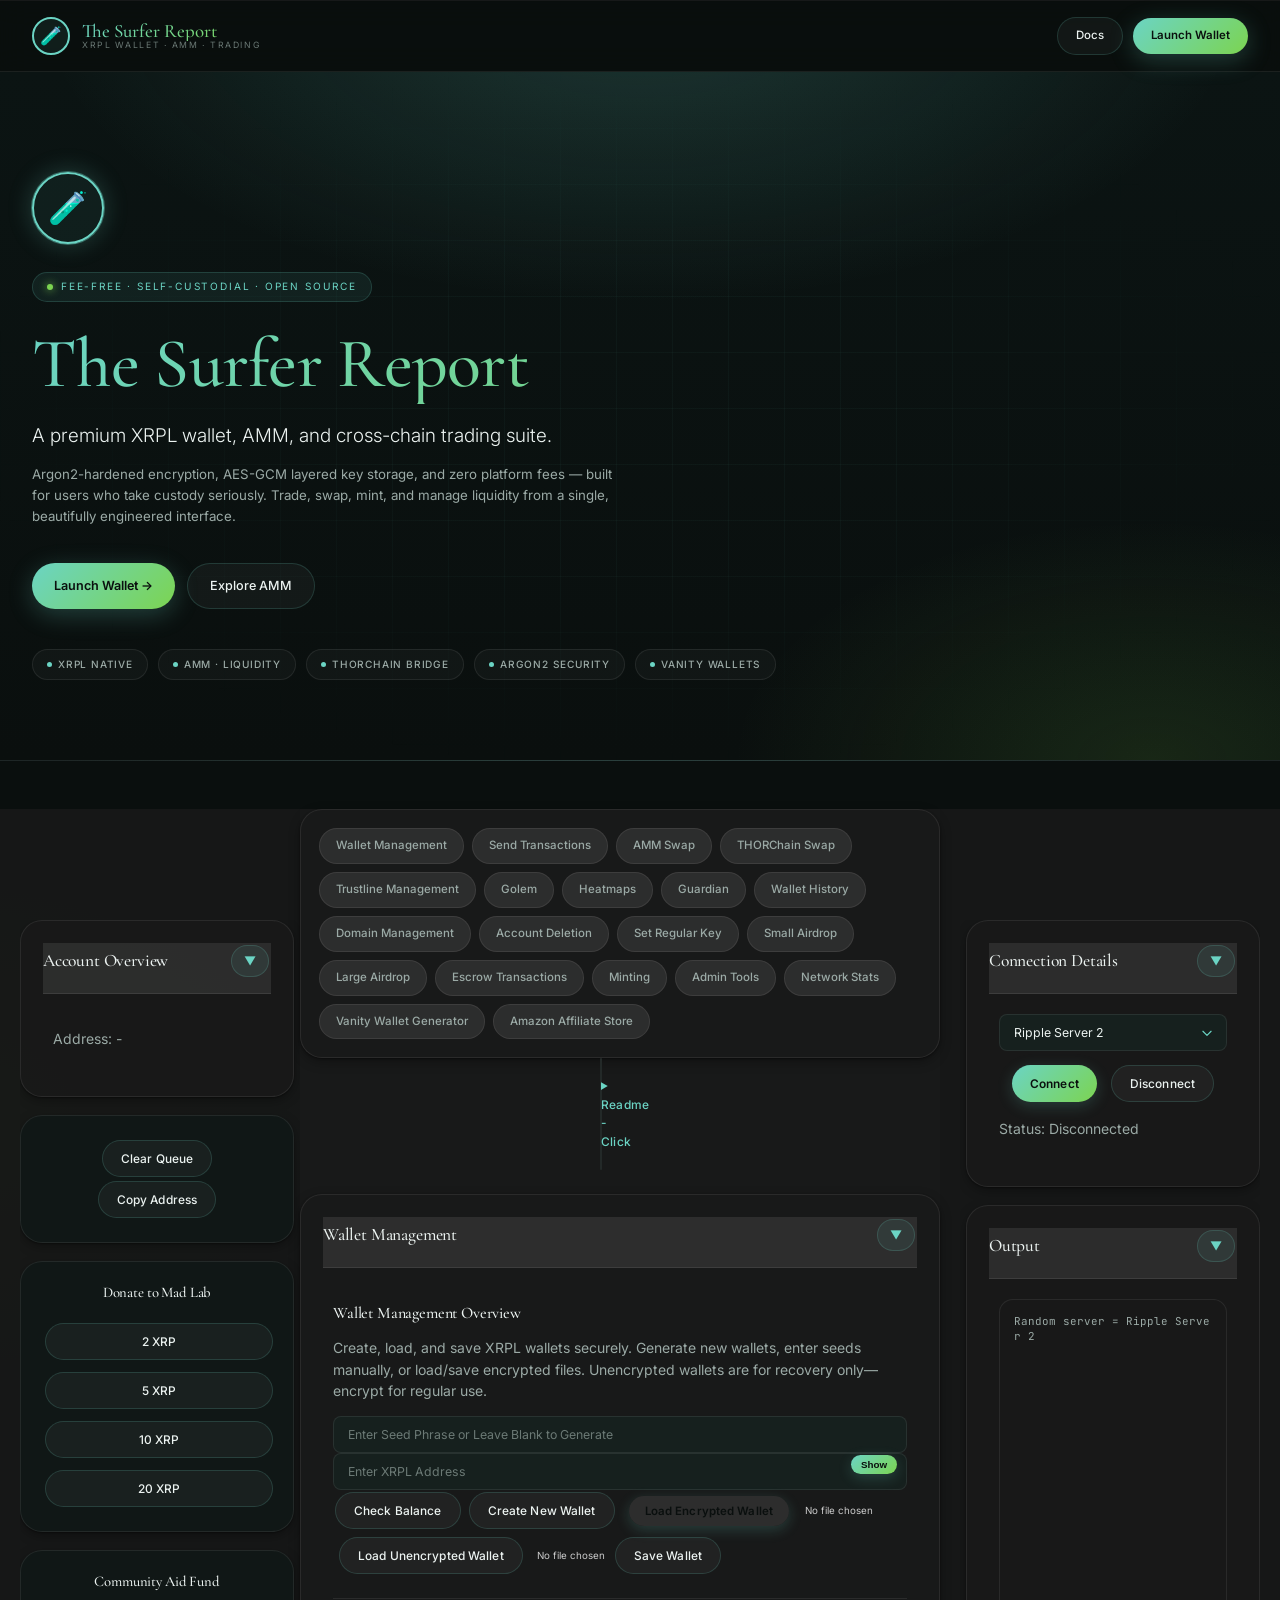
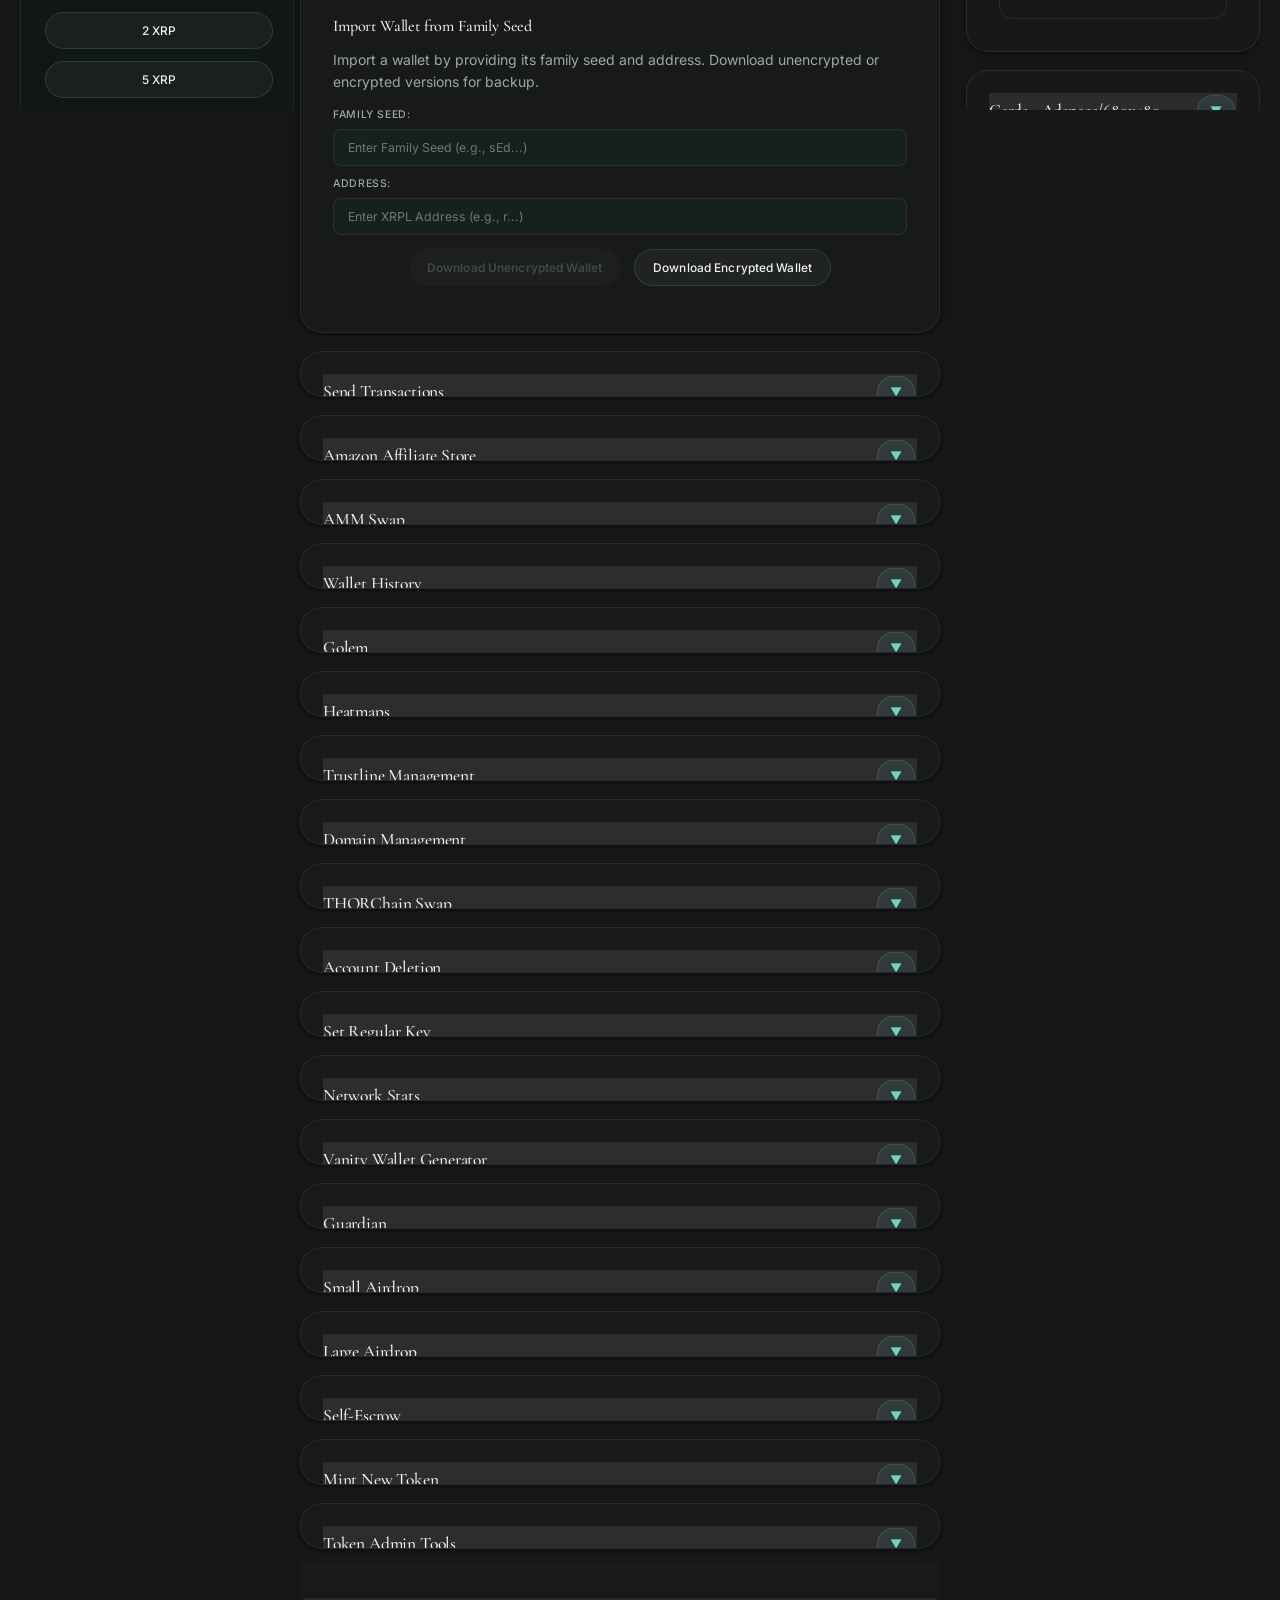
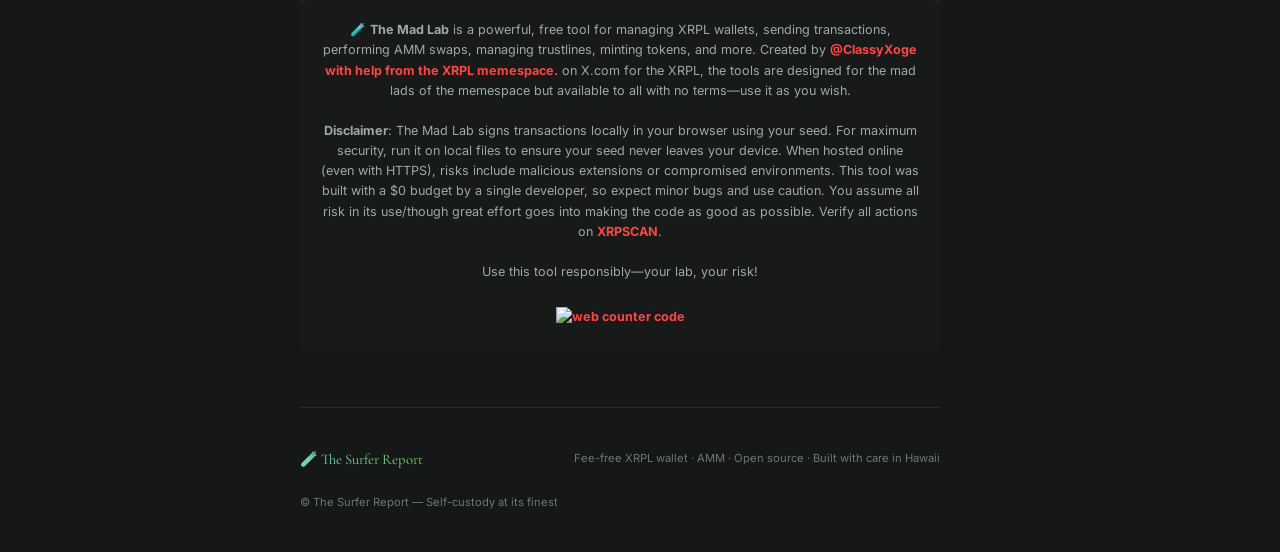
==== English.html @ cfdcab31 "Rename product to The Surfer Report" ====
<!DOCTYPE html>
<html lang="en">
<link rel="icon" type="image/png" href="styles/test-tube-cursor.png">

<head>
    <meta charset="UTF-8">
    <meta name="viewport" content="width=device-width, initial-scale=1, viewport-fit=cover">
    <meta name="theme-color" content="#0A0F0E">
    <meta name="description" content="The Surfer Report — a premium, fee-free XRPL wallet, AMM, and trading suite. Built for serious users.">
    <title>The Surfer Report — XRPL Wallet & AMM</title>
    <link rel="stylesheet" href="Styles/Xoge.css" id="theme-stylesheet">
    <link rel="preconnect" href="https://fonts.googleapis.com">
    <link rel="preconnect" href="https://fonts.gstatic.com" crossorigin>
    <link href="https://fonts.googleapis.com/css2?family=Orbitron:wght@400;700&family=Inter:wght@300;400;500;600;700&family=Cormorant+Garamond:wght@400;500;600&family=JetBrains+Mono:wght@400;500&display=swap" rel="stylesheet">
    <link rel="stylesheet" href="Styles/reeftech-redesign.css">
    <script src="js/xrpl.js"></script>
    <script src="js/qrcode.min.js"></script>
    <script src="js/argon2-bundled.min.js"></script>
    <script src="js/argon2cypher.js"></script>
</head>



<div class="tradingview-widget-container">
  <div class="tradingview-widget-container__widget"></div>
  
  <script type="text/javascript" src="https://s3.tradingview.com/external-embedding/embed-widget-ticker-tape.js" async>
  {
  "symbols": [
    {
      "proName": "BITSTAMP:XRPUSD",
      "title": "XRP"
    },
    {
      "proName": "BITSTAMP:XDCUSD",
      "title": "XDC"
    },
    {
      "proName": "COINBASE:XLMUSD",
      "title": "XLM"
    },
    {
      "proName": "COINBASE:ALGOUSD",
      "title": "ALGO"
    },
    {
      "proName": "CRYPTO:RUNEUSD",
      "title": "Thor.Rune"
    },
    {
      "proName": "BYBIT:HBARUSDT",
      "title": "Hbar"
    },
    {
      "proName": "BINANCE:BNBUSD",
      "title": "BNB"
    },
    {
      "proName": "COINBASE:ADAUSD",
      "title": "ADA"
    },
    {
      "proName": "COINBASE:AVAXUSD",
      "title": "AVAX"
    },
    {
      "proName": "BITSTAMP:BTCUSD",
      "title": "BTC"
    },
    {
      "proName": "COINBASE:LTCUSD",
      "title": "LTC"
    },
    {
      "proName": "BITSTAMP:ETHUSD",
      "title": "ETH"
    },
    {
      "proName": "TVC:GOLD",
      "title": "Gold"
    },
    {
      "proName": "TVC:SILVER",
      "title": "Silver"
    }
  ],
  "colorTheme": "dark",
  "locale": "en",
  "largeChartUrl": "",
  "isTransparent": false,
  "showSymbolLogo": true,
  "displayMode": "adaptive"
}
  </script>
</div>




<body>

<!-- ============================================== -->
<!-- REEFTECH-INSPIRED BRAND BAR                    -->
<!-- ============================================== -->
<header class="rt-brandbar">
  <div class="rt-brand">
    <div class="rt-brand-mark">🧪</div>
    <div class="rt-brand-text">
      <span class="rt-brand-name">The Surfer Report</span>
      <span class="rt-brand-tag">XRPL Wallet · AMM · Trading</span>
    </div>
  </div>
  <div class="rt-brandbar-actions">
    <a href="#readme" class="rt-btn rt-btn-ghost">Docs</a>
    <a href="#wallet-management" class="rt-btn rt-btn-primary" onclick="expandSection('wallet-management')">Launch Wallet</a>
    <button class="rt-menu-toggle" aria-label="Menu" onclick="document.querySelector('.nav-bar').classList.toggle('is-open')">☰</button>
  </div>
</header>

<!-- ============================================== -->
<!-- HERO                                           -->
<!-- ============================================== -->
<section class="rt-hero">
  <div class="rt-hero-inner">
    <div class="rt-hero-logo">🧪</div>
    <span class="rt-hero-eyebrow">Fee-Free · Self-Custodial · Open Source</span>
    <h1 class="rt-hero-title">The Surfer Report</h1>
    <p class="rt-hero-sub">A premium XRPL wallet, AMM, and cross-chain trading suite.</p>
    <p class="rt-hero-desc">Argon2-hardened encryption, AES-GCM layered key storage, and zero platform fees — built for users who take custody seriously. Trade, swap, mint, and manage liquidity from a single, beautifully engineered interface.</p>
    <div class="rt-hero-ctas">
      <a href="#wallet-management" class="rt-btn rt-btn-primary" onclick="expandSection('wallet-management')">Launch Wallet →</a>
      <a href="#amm-swap" class="rt-btn rt-btn-ghost" onclick="expandSection('amm-swap')">Explore AMM</a>
    </div>
    <div class="rt-hero-chips">
      <span class="rt-chip"><span class="rt-chip-dot"></span>XRPL Native</span>
      <span class="rt-chip"><span class="rt-chip-dot"></span>AMM · Liquidity</span>
      <span class="rt-chip"><span class="rt-chip-dot"></span>THORChain Bridge</span>
      <span class="rt-chip"><span class="rt-chip-dot"></span>Argon2 Security</span>
      <span class="rt-chip"><span class="rt-chip-dot"></span>Vanity Wallets</span>
    </div>
  </div>
</section>

		<div class="container">
			<div class="sidebar-left-container">
				<div class="sidebar-left" id="account-overview">
		<div class="section-header" onclick="toggleSection('account-overview')">
			<h2>Account Overview</h2>
			<button class="toggle-btn">▼</button>
		</div>
		<div class="section-content">
			<p id="account-address">Address: -</p>
			<div class="asset-grid" id="asset-grid"></div>
		</div>
		</div>

        <div class="emergency-clear-container">
			<button class="red-black-btn emergency-btn" id="emergency-clear-queue" onclick="emergencyClearQueue()">Clear Queue</button>
			
			<button class="red-black-btn emergency-btn" onclick="copyAccountAddress()">Copy Address</button>
		</div>
		 
     	 
		 <div class="emergency-clear-container">
		  <div class="donation-section">
		  <h3>Donate to Mad Lab</h3>
				<button class="red-black-btn" onclick="prepareDonation(2, 'madlab')">2 XRP</button>
                <button class="red-black-btn" onclick="prepareDonation(5, 'madlab')">5 XRP</button>
                <button class="red-black-btn" onclick="prepareDonation(10, 'madlab')">10 XRP</button>
                <button class="red-black-btn" onclick="prepareDonation(20, 'madlab')">20 XRP</button>
		</div>
		</div> 
		<div class="emergency-clear-container">
		 <div class="giveaway-section">
		 <h3>Community Aid Fund</h3>
			    <button class="red-black-btn" onclick="prepareDonation(2, 'giveaway')">2 XRP</button>
                <button class="red-black-btn" onclick="prepareDonation(5, 'giveaway')">5 XRP</button>
                <button class="red-black-btn" onclick="prepareDonation(10, 'giveaway')">10 XRP</button>
                <button class="red-black-btn" onclick="prepareDonation(20, 'giveaway')">20 XRP</button>
		</div>
		 	</div>
		 
		 
            
			<link rel="stylesheet" type="text/css" href="https://letsexchange.io/widget_lets.css">
			<div class="lets-widget-container" style="margin: 10px 0; width: 100%; max-width: 480px;">
				<div class="lets-widget" id="lets_widget_l5MhgUKY2cCgkx2J" style="max-width: 480px; height: 480px; width: 100%; box-sizing: border-box;">
					<iframe src="https://letsexchange.io/v2/widget?affiliate_id=l5MhgUKY2cCgkx2J&is_iframe=true" width="100%" height="100%" frameBorder="0" allow="clipboard-read; clipboard-write"></iframe>
				</div>
			</div>
			<iframe id="simpleswap-frame" name="SimpleSwap Widget" width="100%" height="392px" src="https://simpleswap.io/widget/2b2a2a11-c1d8-414b-9aeb-0e513619799d" frameborder="0"></iframe>
		</div>
			
			
			
			<script src="https://letsexchange.io/init_widget.js"></script>

        <div class="sidebar-right-container">
            <div class="sidebar-right" id="connection-details">
                <div class="section-header" onclick="toggleSection('connection-details')">
                    <h2>Connection Details</h2>
                    <button class="toggle-btn">▼</button>
                </div>
                <div class="section-content">
                    <select id="wss-server">
                        <!-- <option value="wss://bold-nameless-theorem.xrp-mainnet.quiknode.pro/18a6ef4d73ae74bbe1ebaac14ed720eb5460c1e6/">Xoge MadLab Net 1</option>
                        <option value="wss://red-alien-sheet.xrp-mainnet.quiknode.pro/e94ba53bef6b2794664278cdf61c1f12a201dd0b/">Xoge MadLab Net 2</option> -->
                        <option value="wss://s1.ripple.com">Ripple Server 1</option>
                        <option value="wss://s2.ripple.com">Ripple Server 2</option>
						
						
                    </select>
                    <div class="button-group">
                        <button class="green-btn" onclick="connectWebSocket()">Connect</button>
                        <button class="red-black-btn" onclick="disconnectWebSocket()">Disconnect</button>
                    </div>
                    <p>Status: <span id="connection-status">Disconnected</span></p>
                </div>
            </div>

            <div class="sidebar-right" id="output-container">
                <div class="section-header" onclick="toggleSection('output-container')">
                    <h2>Output</h2>
                    <button class="toggle-btn">▼</button>
                </div>
                <div class="section-content">
                    <div class="output-box" id="output"></div>
                </div>
            </div>
			
			
			<div class="sidebar-right" id="cards-container">
				<div class="section-header" onclick="toggleSection('cards-container')">
					<h2>Cards - Adspace/680x480</h2>
					<button class="toggle-btn">▼</button>
				</div>
				<div class="section-content">
					<div class="cards-box" id="cards-display">
						<img id="card-image" src="" alt="Random Card" style="display: none;">
						<video id="card-video" autoplay loop muted playsinline style="display: none;"></video>
					</div>
				</div>
			</div>
			
			
        </div>

        <div class="header">
    <h1 style="display:none">🧪The Surfer Report🧪</h1>
   <nav class="nav-bar" aria-label="Sections">
    <a href="#wallet-management" onclick="expandSection('wallet-management')">Wallet Management</a>
    <a href="#send-transactions" onclick="expandSection('send-transactions')">Send Transactions</a>
    <a href="#amm-swap" onclick="expandSection('amm-swap')">AMM Swap</a>
    <a href="#thorchain-swap" onclick="expandSection('thorchain-swap')">THORChain Swap</a>
    <a href="#trustline-management" onclick="expandSection('trustline-management')">Trustline Management</a>
    <a href="#golem" onclick="expandSection('golem')">Golem</a>
	<a href="#heatmaps" onclick="expandSection('heatmaps')">Heatmaps</a>
    <a href="#guardian-tools" onclick="expandSection('guardian-tools')">Guardian</a>
    <a href="#wallet-history" onclick="expandSection('wallet-history')">Wallet History</a>
    <a href="#domain-management" onclick="expandSection('domain-management')">Domain Management</a>
    <a href="#account-deletion" onclick="expandSection('account-deletion')">Account Deletion</a>
    <a href="#set-regular-key" onclick="expandSection('set-regular-key')">Set Regular Key</a>
    <a href="#small-airdrop-transactions" onclick="expandSection('small-airdrop-transactions')">Small Airdrop</a>
    <a href="#airdrop-transactions" onclick="expandSection('airdrop-transactions')">Large Airdrop</a>
    <a href="#escrow-transactions" onclick="expandSection('escrow-transactions')">Escrow Transactions</a>
    <a href="#minting" onclick="expandSection('minting')">Minting</a>
    <a href="#admin-tools" onclick="expandSection('admin-tools')">Admin Tools</a>
    <a href="#network-stats" onclick="expandSection('network-stats')">Network Stats</a>
    <a href="#vanity-wallet-generator" onclick="expandSection('vanity-wallet-generator')">Vanity Wallet Generator</a>
    <a href="#amazon-store" onclick="expandSection('amazon-store')">Amazon Affiliate Store</a>
</nav>

<details><summary>Readme -Click</summary><p style="font-size: small;">

I take a highly selective approach to fees, ensuring none are imposed across ML services—beyond minimal requirements from external providers. This includes no charges for our AMM, swaps, asset or account creation, or administrative controls. Instead of extra percentages that can erode your gains on other platforms or wallets, I encourage voluntary donations to support my work. I do earn a commission via the Amazon store, without affecting your purchase price. Your interests always come first: by avoiding typical 1% swap fees and enjoying optimal slippage, you retain more of your profits—and may choose to contribute from those savings. Even in tougher trading moments, our fee-free model respects your risks and rewards. For instance, a 1% fee on a 10% gain trade claims 10% of your profit—details like this drive our commitment to zero fees, extending even to cross-chain bridges via Thorchain. Thank you for any support you provide.
</p></details>








        <div class="password-modal-overlay" id="passwordModal" style="display: none;">
            <div class="password-modal-content">
                <h2>Enter Passwords</h2>
                <p>Enter two passwords to encrypt/decrypt your wallet file.</p>
                <div class="password-field">
                    <label for="password1">First Password:</label>
                    <div class="password-input-container">
                        <input type="password" id="password1" placeholder="Enter first password">
                        <button type="button" class="toggle-password" onclick="togglePasswordVisibility('password1', this)">Show</button>
                    </div>
                </div>
                <div class="password-field">
                    <label for="password2">Second Password:</label>
                    <div class="password-input-container">
                        <input type="password" id="password2" placeholder="Enter second password">
                        <button type="button" class="toggle-password" onclick="togglePasswordVisibility('password2', this)">Show</button>
                    </div>
                </div>
                <div class="modal-buttons">
                    <button class="green-btn" id="submitPasswords">Submit</button>
                    <button class="red-black-btn" onclick="closePasswordModal()">Cancel</button>
                </div>
            </div>
        </div>

        <div class="section" id="wallet-management">
            <div class="section-header" onclick="toggleSection('wallet-management')">
                <h2>Wallet Management</h2>
                <button class="toggle-btn">▼</button>
            </div>
            <div class="section-content">
                <div class="section-description">
                    <h3 style="color: #00cc00;">Wallet Management Overview</h3>
                    <p>Create, load, and save XRPL wallets securely. Generate new wallets, enter seeds manually, or load/save encrypted files. Unencrypted wallets are for recovery only—encrypt for regular use.</p>
                </div>
                <div class="password-input-container">
                    <input type="text" id="seed" placeholder="Enter Seed Phrase or Leave Blank to Generate">
                </div>
                <div class="password-input-container">
                    <input type="password" id="address" placeholder="Enter XRPL Address" readonly>
                    <button type="button" class="toggle-password" onclick="togglePasswordVisibility('address', this)">Show</button>
                </div>
                <button class="red-black-btn" onclick="checkBalance()">Check Balance</button>
                <button class="red-black-btn" onclick="createWallet()">Create New Wallet</button>
                <div class="custom-file-input">
                    <button class="nav-link-btn" id="load-wallet-btn" onclick="document.getElementById('walletFile').click()">Load Encrypted Wallet</button>
                    <input type="file" id="walletFile" accept=".json" onchange="i9(event)" style="display: none;">
                    <span id="fileName" class="file-name">No file chosen</span>
                </div>
                <div class="custom-file-input">
                    <button class="red-black-btn" id="load-unencrypted-wallet-btn" onclick="document.getElementById('unencryptedWalletFile').click()">Load Unencrypted Wallet</button>
                    <input type="file" id="unencryptedWalletFile" accept=".json" onchange="loadUnencryptedWalletFile(event)" style="display: none;">
                    <span id="unencryptedFileName" class="file-name">No file chosen</span>
                </div>
                <button class="red-black-btn" onclick="saveWalletFile()">Save Wallet</button>
                <p id="address-error" class="error-message"></p>
                <div id="wallet-warning" class="wallet-warning" style="display: none;"></div>

                <hr class="divider-line">
                <div class="wallet-import-family-seed">
                    <h3>Import Wallet from Family Seed</h3>
                    <p class="section-description">Import a wallet by providing its family seed and address. Download unencrypted or encrypted versions for backup.</p>
                    <div class="input-group">
                        <label for="family-seed-input">Family Seed:</label>
                        <input type="text" id="family-seed-input" placeholder="Enter Family Seed (e.g., sEd...)">
                    </div>
                    <div class="input-group">
                        <label for="family-address-input">Address:</label>
                        <input type="text" id="family-address-input" placeholder="Enter XRPL Address (e.g., r...)">
                    </div>
                    <div class="button-group">
                        <button class="green-btn" id="download-unencrypted-family-wallet" onclick="downloadUnencryptedFamilyWallet()" disabled>Download Unencrypted Wallet</button>
                        <button class="red-black-btn" id="download-encrypted-family-wallet" onclick="downloadEncryptedFamilyWallet()" disabled>Download Encrypted Wallet</button>
                    </div>
                </div>
            </div>
        </div>

<div class="section minimized" id="send-transactions">
    <div class="section-header" onclick="toggleSection('send-transactions')">
        <h2>Send Transactions</h2>
        <button class="toggle-btn">▼</button>
    </div>
    <div class="section-content">
        <div class="section-description">
            <h3 style="color: #00cc00;">Send Transactions Overview</h3>
            <p>You may perform normal sending operations in this section. Send is a single transaction and megasend is there just for fun, but will send 5 times the exactly set transaction details. Megasend is fairly useless unless you want to be sure the counterparty notices the transaction and memo, just be sure to split the value you aim to send to 20% of the total intended.</p>
        </div>
        <hr class="divider-line">
        <div class="transaction-options">
            <h3>Transaction Details</h3>
            <div class="input-group">
                <label for="send-asset-dropdown">Asset to Send:</label>
                <div class="custom-dropdown" id="send-asset-dropdown">
                    <div class="dropdown-trigger" onclick="toggleDropdown('send-asset-dropdown')">
                        <span id="send-asset-display">Select Asset</span>
                        <span class="dropdown-arrow">▼</span>
                    </div>
                    <div class="dropdown-panel" id="send-asset-panel" style="display: none;">
                        <div class="asset-grid" id="send-asset-grid"></div>
                    </div>
                </div>
            </div>
            <div class="input-group">
                <label for="send-destination">Destination Address:</label>
                <input type="text" id="send-destination" placeholder="Destination Address (e.g., r...)">
            </div>
            <div class="input-group">
                <label for="send-amount">Amount:</label>
                <input type="text" id="send-amount" placeholder="Amount (e.g., 200 or 1.134891)">
                <div class="percentage-buttons">
                    <button class="percentage-btn" onclick="setSendPercentage(10)">10%</button>
                    <button class="percentage-btn" onclick="setSendPercentage(20)">20%</button>
                    <button class="percentage-btn" onclick="setSendPercentage(30)">30%</button>
                    <button class="percentage-btn" onclick="setSendPercentage(40)">40%</button>
                    <button class="percentage-btn" onclick="setSendPercentage(50)">50%</button>
                    <button class="percentage-btn" onclick="setSendPercentage(60)">60%</button>
                    <button class="percentage-btn" onclick="setSendPercentage(70)">70%</button>
                    <button class="percentage-btn" onclick="setSendPercentage(80)">80%</button>
                    <button class="percentage-btn" onclick="setSendPercentage(90)">90%</button>
                    <button class="percentage-btn" onclick="setSendPercentage(100)">100%</button>
                </div>
            </div>
            <div class="input-group">
                <label for="send-memo">Memo (Optional):</label>
                <input type="text" id="send-memo" placeholder="Memo (optional)">
            </div>
            <div class="input-group">
                <label for="send-destination-tag">Destination Tag (Optional):</label>
                <input type="number" id="send-destination-tag" placeholder="Destination Tag (e.g., 123456)" min="0" max="4294967295">
            </div>
            <div class="token-row">
                <input type="checkbox" id="schedule-tx-transactions" onchange="toggleScheduleOptions('schedule-tx-transactions', 'schedule-delay-transactions')">
                <label for="schedule-tx-transactions">Schedule Transaction</label>
                <input type="number" id="schedule-delay-transactions" placeholder="Delay (minutes)" disabled>
            </div>
            <div class="button-group">
                <button class="red-black-btn" id="send-tx-btn" onclick="queueTransaction()">Send</button>
                <button class="red-black-btn" id="mega-send-btn" onclick="queueMegaTransaction()">Mega Send x5</button>
                <button class="red-black-btn" onclick="checkBalance()">Check Balance</button>
            </div>
            <div class="donation-link">
                <p>The Mad Lab is free, will remain free forever. You may choose to donate if you feel like it.</p>
                <a href="#" onclick="populateDonation('rpnD69VR4imKrNFvQyTfz9vq25ZpPYn63A'); return false;">Click Here to Send Donation to The Mad Lab!</a>
            </div>
            <p id="address-error-transactions" class="error-message"></p>
            <div id="transaction-queue-transactions" class="transaction-queue">
                <p>Transaction Queue:</p>
                <p>No transactions in queue.</p>
            </div>
        </div>
        <hr class="divider-line">
        <h3>To Enable sending LP tokens: You must select the LP asset from the dropdown above in send transactions: Do not fill out any other data in send transactions, next click the button here. This will establish a trustline with the LPool. This must be done on both accounts. Once done, you may share them between the accounts with the use of the send transactions section normally.</h3>
        <button class="red-black-btn" onclick="enableLPReceiving()">Enable LP Transactions</button>
        <hr class="divider-line">
        <h3>To Disable sending LP tokens: Select the LP asset from the dropdown above, then click the button below to remove the trustline. Ensure any remaining LP tokens are withdrawn, TL will only close when tokens are fully drained from your amm position.</h3>
        <button class="red-black-btn" onclick="disableLPReceiving()">Disable LP Transactions</button>
        <hr class="divider-line">
        <div class="nuke-trustline">
            <h3>☢️ Nuke Trustline Zone ☢️</h3>
            <p class="instruction-text nuke-warning">
                💥 <strong>DANGER:</strong> Removes trustlines by sending all balances to the issuer and setting the limit to 0. Ideal for tiny balances. <strong>XRP cannot be nuked.</strong> Use cautiously!
            </p>
            <div class="input-group">
                <label for="nuke-asset-dropdown">Trustline Asset to Nuke:</label>
                <div class="custom-dropdown" id="nuke-asset-dropdown">
                    <div class="dropdown-trigger" onclick="toggleDropdown('nuke-asset-dropdown')">
                        <span id="nuke-asset-display">Select Asset</span>
                        <span class="dropdown-arrow">▼</span>
                    </div>
                    <div class="dropdown-panel" id="nuke-asset-panel" style="display: none;">
                        <div class="asset-grid" id="nuke-asset-grid"></div>
                    </div>
                </div>
            </div>
            <p id="nuke-asset-balance" class="instruction-text">Current Balance: -</p>
            <button class="red-black-btn nuke-btn" onclick="queueNukeTrustline()">💥 Nuke Trustline 💥</button>
            <p id="address-error-nuke" class="error-message"></p>
        </div>
    </div>
</div>      

		<div class="section minimized" id="amazon-store">
    <div class="section-header" onclick="toggleSection('amazon-store')">
        <h2>Amazon Affiliate Store</h2>
        <button class="toggle-btn">▼</button>
    </div>
    <div class="section-content">
        <div class="section-description">
            <h3 style="color: #00cc00;">Amazon Blockchain Store Overview</h3>
            <p>Explore blockchain and crypto-related products across various categories. Click on product links to visit Amazon and make purchases. Powered by affiliate links to support The Mad Lab.</p>
        </div>
        <hr class="divider-line">
        <div class="amazon-store-controls">
            <h3>Product Categories</h3>
            <div class="category-tabs">
				<button class="category-tab" onclick="showCategory('wallet')">Wallet Security</button>
				<button class="category-tab" onclick="showCategory('hardware')">Hardware</button>
                <button class="category-tab" onclick="showCategory('sfe')">Survival/Fitness/Everyday Carry(EDC)</button>
				<button class="category-tab" onclick="showCategory('xrp')">Xrp</button>
				<button class="category-tab" onclick="showCategory('toys')">Toys</button>
				<button class="category-tab active" onclick="showCategory('xoge')">Xoge</button>
				<button class="category-tab" onclick="showCategory('sigma')">Sigma</button>
				<button class="category-tab" onclick="showCategory('xmojis')">Xmojis</button>
                
            </div>
            <div id="amazon-products" class="product-grid">
                
            </div>
            <p id="amazon-error" class="error-message"></p>
        </div>
			</div>
				</div>

        <div class="section minimized" id="amm-swap">
            <div class="section-header" onclick="toggleSection('amm-swap')">
                <h2>AMM Swap</h2>
                <button class="toggle-btn">▼</button>
            </div>
            <div class="section-content">
                <div class="section-description">
                    <h3 style="color: #00cc00;">AMM Swap Overview</h3>
                    <p>Swap XRP for tokens or vice versa via XRPL’s AMM. Check pool prices, set slippage, and use the balance slider for precision.</p>
                </div>
                <hr class="divider-line">
                <div class="swap-tokens">
                    <h3>Swap Tokens</h3>
                    <div class="chart-container" id="asset-chart-container" style="display: none;">
                        <p id="chart-loading" style="color: #ccc; font-size: 0.8rem; margin-bottom: 10px;">Loading chart...</p>
                        <iframe id="asset-chart" frameborder="0" style="width: 100%; height: 676px; border-radius: 8px; box-shadow: 0 0 10px #ff4444;"></iframe>
                        <p id="chart-error" class="error-message"></p>
                    </div>
                    <div class="account-overview">
                        <div class="swap-field">
                            <label>Input Asset:</label>
                            <div class="custom-dropdown" id="swap-input-asset-dropdown">
                                <div class="dropdown-trigger" onclick="toggleDropdown('swap-input-asset-dropdown')">
                                    <span id="swap-input-asset-display">Select Asset</span>
                                    <span class="dropdown-arrow">▼</span>
                                </div>
                                <div class="dropdown-panel" id="swap-input-asset-panel" style="display: none;">
                                    <div class="asset-grid" id="swap-input-asset-grid"></div>
                                </div>
                            </div>
                            <p id="input-balance">Balance: -</p>
                        </div>
                        <div class="swap-arrow">↓</div>
                        <div class="swap-field">
                            <label>Output Asset:</label>
                            <div class="custom-dropdown" id="swap-output-asset-dropdown">
                                <div class="dropdown-trigger" onclick="toggleDropdown('swap-output-asset-dropdown')">
                                    <span id="swap-output-asset-display">Select Asset</span>
                                    <span class="dropdown-arrow">▼</span>
                                </div>
                                <div class="dropdown-panel" id="swap-output-asset-panel" style="display: none;">
                                    <div class="asset-grid" id="swap-output-asset-grid"></div>
                                </div>
                            </div>
                            <p id="output-balance">Balance: -</p>
                        </div>
                        <div id="pool-info" class="swap-info">
                            <p>Pool Reserves: -</p>
                            <p>Pool Price: -</p>
                            <p>Pool Fee: -</p>
                        </div>
                        <div class="swap-field">
                            <label>Amount to Swap:</label>
                            <input type="text" id="swap-amount" placeholder="Amount to Swap" oninput="updateSliderFromAmount()">
                        </div>
                        <div class="swap-field">
                            <label>Expected Output:</label>
                            <input type="text" id="swap-output-amount" readonly>
                        </div>
                        <div class="swap-field">
                            <label>Balance Slider (0-100%):</label>
                            <input type="range" id="swap-balance-slider" min="0" max="100" value="0" oninput="debouncedUpdateSwapAmounts()">
                            <span id="slider-percentage">0%</span>
                        </div>
                        <div class="swap-field">
                            <label>Slippage Tolerance (%):</label>
                            <input type="text" id="swap-slippage" placeholder="Slippage Tolerance (%)" value="1">
                        </div>
                        <div id="swap-result" class="swap-result">
                            <p>Swap Result: -</p>
                        </div>
                        <div class="percentage-buttons">
                            <button class="green-btn" onclick="setSwapPercentage(25)">25%</button>
                            <button class="green-btn" onclick="setSwapPercentage(50)">50%</button>
                            <button class="green-btn" onclick="setSwapPercentage(75)">75%</button>
                            <button class="green-btn" onclick="setSwapPercentage(100)">100%</button>
                        </div>
                        <div class="button-group">
                            <button class="red-black-btn" onclick="checkBalance()">Check Balance</button>
                            <button class="red-black-btn" onclick="checkPoolPrice()">Check Pool Price</button>
                            <button class="red-black-btn" onclick="queueSwapTransaction()">Execute Swap</button>
                        </div>
                        <p id="address-error-amm" class="error-message"></p>
                        <div id="transaction-queue-amm" class="transaction-queue">
                            <p>Transaction Queue:</p>
                            <p>No transactions in queue.</p>
                        </div>
                    </div>
                </div>
                <hr class="divider-line">
                <div class="lp-management">
                    <h3>Liquidity Pool Management</h3>
                    <p class="section-description">Control your stake in XRPL AMM pools—deposit assets, withdraw your share, or vote on trading fees.</p>
                    <div class="lp-asset-selection">
                        <div class="input-group">
                            <label for="lp-asset1-dropdown">Asset 1:</label>
                            <div class="custom-dropdown" id="lp-asset1-dropdown">
                                <div class="dropdown-trigger" onclick="toggleDropdown('lp-asset1-dropdown')">
                                    <span id="lp-asset1-display">Select Asset</span>
                                    <span class="dropdown-arrow">▼</span>
                                </div>
                                <div class="dropdown-panel" id="lp-asset1-panel" style="display: none;">
                                    <div class="asset-grid" id="lp-asset1-grid"></div>
                                </div>
                            </div>
                        </div>
                        <div class="input-group">
                            <label for="lp-asset2-dropdown">Asset 2:</label>
                            <div class="custom-dropdown" id="lp-asset2-dropdown">
                                <div class="dropdown-trigger" onclick="toggleDropdown('lp-asset2-dropdown')">
                                    <span id="lp-asset2-display">Select Asset</span>
                                    <span class="dropdown-arrow">▼</span>
                                </div>
                                <div class="dropdown-panel" id="lp-asset2-panel" style="display: none;">
                                    <div class="asset-grid" id="lp-asset2-grid"></div>
                                </div>
                            </div>
                        </div>
                        <button class="red-black-btn">Check Pool</button>
                    </div>
                    <div id="lp-info" class="swap-info">
                        <p>Pool Status: -</p>
                        <p>Your LP Tokens: -</p>
                        <p>Pool Assets: -</p>
                        <p>Trading Fee: -</p>
                    </div>
                    <div class="lp-subsection" id="lp-deposit">
                        <div class="lp-subsection-header" onclick="toggleLPSection('lp-deposit')">
                            <h4>Deposit to Pool</h4>
                            <button class="toggle-btn">▼</button>
                        </div>
                        <div class="lp-subsection-content">
                            <p class="lp-description">Add assets to the liquidity pool to earn trading fees.</p>
                            <div class="input-group">
                                <label for="lp-amount1-deposit">Amount 1:</label>
                                <input type="text" id="lp-amount1-deposit" placeholder="Amount of Asset 1">
                                <input type="range" id="lp-amount1-slider-deposit" min="0" max="100" value="0">
                                <span id="lp-amount1-percentage-deposit">0%</span>
                            </div>
                            <div class="input-group">
                                <label for="lp-amount2-deposit">Amount 2 (Optional):</label>
                                <input type="text" id="lp-amount2-deposit" placeholder="Amount of Asset 2">
                                <input type="range" id="lp-amount2-slider-deposit" min="0" max="100" value="0">
                                <span id="lp-amount2-percentage-deposit">0%</span>
                            </div>
                            <button class="red-black-btn lp-action-btn" onclick="queueLPDeposit()">Deposit</button>
                        </div>
                    </div>
                    <div class="lp-subsection" id="lp-withdraw">
						<div class="lp-subsection-header" onclick="toggleSubsection('lp-withdraw')">
							<h4>Withdraw from Pool</h4>
							<button class="toggle-btn">▼</button>
						</div>
						<div class="lp-subsection-content">
							<p class="lp-description">Remove your share from the pool. Adjust the slider to set the number of LP tokens to withdraw. The pool will return assets in a balanced 50/50 value split. Use 'Withdraw All' to redeem all LP tokens and close your position.</p>
							<div class="input-group">
								<label for="lp-amount-withdraw">LP Tokens to Withdraw:</label>
								<input type="text" id="lp-amount-withdraw" placeholder="0" readonly>
							</div>
							<div class="input-group">
								<label for="lp-withdraw-slider">Withdraw Percentage:</label>
								<input type="range" id="lp-withdraw-slider" min="0" max="100" value="0">
								<span id="lp-withdraw-percentage">0%</span>
							</div>
							<div class="button-group">
								<button class="red-black-btn lp-action-btn" onclick="queueLPWithdraw()">Withdraw</button>
								<button class="red-black-btn lp-action-btn" onclick="queueLPWithdrawAll()">Withdraw All</button>
							</div>
						</div>
					</div>
                    <div class="lp-subsection" id="lp-vote">
                        <div class="lp-subsection-header" onclick="toggleLPSection('lp-vote')">
                            <h4>Vote on Trading Fee</h4>
                            <button class="toggle-btn">▼</button>
                        </div>
                        <div class="lp-subsection-content">
                            <p class="lp-description">Influence the pool’s trading fee (0-1%) as an LP token holder.</p>
                            <div class="input-group">
                                <label for="lp-vote-fee">Trading Fee (0-1%):</label>
                                <input type="text" id="lp-vote-fee" placeholder="e.g., 0.6">
                            </div>
                            <div class="input-group">
                                <label for="lp-vote-fee-slider">Fee Slider (0.01% to 1%):</label>
                                <input type="range" id="lp-vote-fee-slider" min="0" max="100" value="0">
                                <span id="lp-vote-fee-percentage">0%</span>
                            </div>
                            <button class="red-black-btn lp-action-btn" onclick="queueLPVote()">Vote Fee</button>
                        </div>
                    </div>
                    <p id="address-error-lp" class="error-message"></p>
                    <div id="lp-queue" class="transaction-queue">
                        <p>Transaction Queue:</p>
                        <p>No transactions in queue.</p>
                    </div>
                </div>
            </div>
        </div>
<section id="wallet-history" class="section minimized">
    <div class="section-header" onclick="toggleSection('wallet-history')">
        <h2>Wallet History</h2>
        <button class="toggle-btn">▼</button>
    </div>
    <div class="section-content">
        <p class="section-description">View transaction history for your wallet or any XRPL address. Transactions link to XRPSCAN. Mad Lab: No Fees, We're the Good Guys!</p>
        <div class="wallet-history-controls">
            <label for="history-address">XRPL Address:</label>
            <input type="text" id="history-address" placeholder="Enter XRPL address" value="">
            <button class="green-btn" onclick="loadMyAddress()">Load My Address</button>
        </div>
        <div class="button-group">
            <button class="green-btn" onclick="fetchTransactionHistory()">Fetch History</button>
            <button class="red-black-btn" onclick="clearTransactionHistory()">Clear</button>
        </div>
        <p id="address-error-history" class="error-message"></p>
        <div id="transaction-history-legend" class="wallet-history-legend">
            <p>Legend: <span class="legend-xrp">XRP (Multicolor)</span> | <span class="legend-asset">Tokens (Green)</span> | <span class="legend-trustline">Trustlines (Orange)</span> | <span class="legend-escrow">Escrow (Purple)</span> | <span class="legend-amm">AMM (Teal)</span> | <span class="legend-unclassified">Other (Gray)</span></p>
            <p>Notation: +IN/-OUT indicates direction, +asset/-asset shows net change.</p>
        </div>
        <div id="account-summary" class="wallet-history-summary">
            <h3>Account Summary</h3>
            <p><strong>Xaman Fees Paid:</strong> 0.0 XRP</p>
            <p><strong>Ledger Fees Paid:</strong> 0.001168 XRP</p>
            <p><strong>Current Balance of Service Fees Account:</strong> <a href="https://xrpscan.com/account/ryouhapPYV5KNHmFUKrjNqsjxhnxvQiVt" target="_blank" class="wallet-history-address-link">2,582.017173 XRP</a></p>
        </div>
        <div id="transaction-total" class="wallet-history-total">
            <p>Total to ryouhapPYV5KNHmFUKrjNqsjxhnxvQiVt: 0 XRP</p>
        </div>
        <div id="transaction-history" class="wallet-history-transactions">
            <p>No transaction history loaded.</p>
        </div>
        <div id="service-fees-summary" class="wallet-history-fees">
            <p>Total Fees: 0 XRP (as of 10:58 PM PDT, 06/20/2025)</p>
        </div>
    </div>
</section>


<div class="section minimized" id="golem">
    <div class="section-header" onclick="toggleSection('golem')">
        <h2>Golem</h2>
        <button type="button" class="toggle-btn" aria-label="Toggle Golem section">▼</button>
    </div>
    <div class="section-content">
        <div class="section-description">
            <h3 style="color: #00cc00;">Golem Price Tracker Overview</h3>
            <p>Track up to 10 XRPL token pairs with real-time AMM pool data, including price, TVL, and reserves. Monitor XRP/RLUSD for USD value. View trends, % changes, and charts. Sound alerts for price movements.</p>
        </div>
        <hr class="divider-line">
        <div class="golem-controls">
            <h3>Add Token Pair to Track</h3>
            <div class="input-group asset-selection">
                <label for="golem-base-asset-display">Base Asset:</label>
                <div class="custom-dropdown" id="golem-base-asset-dropdown">
                    <div class="dropdown-trigger" onclick="toggleDropdown('golem-base-asset-dropdown')" aria-label="Select base asset" aria-expanded="false">
                        <span id="golem-base-asset-display" data-value="XRP" data-hex="XRP" data-issuer="" data-is-lp="false">
                            <img src="./icons/XRP.png" alt="XRP" class="asset-icon"> XRP
                        </span>
                        <span class="dropdown-arrow">▼</span>
                    </div>
                    <div class="dropdown-panel" id="golem-base-asset-panel" style="display: none;">
                        <div class="asset-grid" id="golem-base-asset-grid">
                            <div class="no-assets" style="display: none; padding: 10px; color: #ff4444;">No assets available</div>
                        </div>
                    </div>
                </div>
            </div>
            <div class="input-group asset-selection">
                <label for="golem-quote-asset-display">Quote Asset:</label>
                <div class="custom-dropdown" id="golem-quote-asset-dropdown">
                    <div class="dropdown-trigger" onclick="toggleDropdown('golem-quote-asset-dropdown')" aria-label="Select quote asset" aria-expanded="false">
                        <span id="golem-quote-asset-display" data-value="$Xoge" data-hex="586F676500000000000000000000000000000000" data-issuer="rJMtvf5B3GbuFMrqybh5wYVXEH4QE8VyU1" data-is-lp="false">
                            <img src="./icons/$Xoge-rJMtvf5B3GbuFMrqybh5wYVXEH4QE8VyU1.png" alt="$Xoge" class="asset-icon"> $Xoge
                        </span>
                        <span class="dropdown-arrow">▼</span>
                    </div>
                    <div class="dropdown-panel" id="golem-quote-asset-panel" style="display: none;">
                        <div class="asset-grid" id="golem-quote-asset-grid">
                            <div class="no-assets" style="display: none; padding: 10px; color: #ff4444;">No assets available</div>
                        </div>
                    </div>
                </div>
            </div>
            <div class="input-group">
                <label for="alert-threshold">Price Alert Threshold (%):</label>
                <input type="number" id="alert-threshold" min="0.001" max="10" step="0.001" value="1.00" placeholder="0.001 to 10" aria-label="Price alert threshold percentage">
            </div>
            <div class="button-group">
                <button type="button" class="green-btn" onclick="handleAddGolemPair()" aria-label="Add token pair">Add Pair</button>
                <button type="button" class="red-black-btn" onclick="startGolemTracking()" aria-label="Start price tracking">Start Tracking</button>
                <button type="button" class="red-black-btn" onclick="stopGolemTracking()" aria-label="Stop price tracking">Stop Tracking</button>
                <button type="button" class="red-black-btn" onclick="clearGolemHistory()" aria-label="Clear tracking history">Clear History</button>
                <button type="button" class="red-black-btn" onclick="addAccountAssetsToGolem()" aria-label="Add account assets to tracking">Add Account Assets</button>
            </div>
            <div class="golem-tracked-pairs">
                <div class="golem-account-value" id="golem-account-value" style="color: #00cc00; font-size: 1rem; margin-bottom: 10px;">
                    Current Account Value: Will populate after golem starts to work on various assets
                </div>
                <div class="golem-account-assets" id="golem-account-assets" style="color: #00cc00; font-size: 1rem; margin-bottom: 10px;">
                </div>
                <h3>Tracked Pairs</h3>
                <div class="pair-headers">
                    <div class="pair-header">Pair</div>
                    <div class="pair-header">Price</div>
                    <div class="pair-header">% Change (Initial)</div>
                    <div class="pair-header">% Change (Last)</div>
                    <div class="pair-header">TVL (USD)</div>
                    <div class="pair-header">Pool Reserves</div>
                    <div class="pair-header">Actions</div>
                </div>
                <div id="golem-pairs-container"></div>
            </div>
            <div class="golem-output">
                <div class="button-group">
                    <button type="button" class="red-black-btn" onclick="clearGolemAlerts()" aria-label="Clear alerts">Clear Alerts</button>
                </div>
                <div class="output-box" id="golem-log"></div>
            </div>
            <p id="golem-error" class="error-message"></p>
        </div>
    </div>
</div>


		<div class="section minimized" id="heatmaps">
    <div class="section-header" onclick="toggleSection('heatmaps')">
        <h2>Heatmaps</h2>
        <button class="toggle-btn">▼</button>
    </div>
    <div class="section-content">
        <div class="section-description">
            <h3 style="color: #00cc00;">Heatmaps Overview</h3>
            <p>View various market heatmaps from TradingView, including Stock, ETF, Forex, and Crypto, along with real-time economic data from usdebtclock.org.</p>
        </div>
        
        <h3>Crypto Coins Heatmap</h3>
        <div class="tradingview-widget-container">
            <div class="tradingview-widget-container__widget"></div>
            <script type="text/javascript" src="https://s3.tradingview.com/external-embedding/embed-widget-crypto-coins-heatmap.js" async>
            {
                "dataSource": "Crypto",
                "blockSize": "market_cap_calc",
                "blockColor": "24h_close_change|5",
                "locale": "en",
                "symbolUrl": "",
                "colorTheme": "dark",
                "hasTopBar": false,
                "isDataSetEnabled": false,
                "isZoomEnabled": true,
                "hasSymbolTooltip": true,
                "isMonoSize": false,
                "width": "100%",
                "height": "400"
            }
            </script>
        </div>
        <hr>

        <h3>ETF Heatmap</h3>
        <div class="tradingview-widget-container">
            <div class="tradingview-widget-container__widget"></div>
            <script type="text/javascript" src="https://s3.tradingview.com/external-embedding/embed-widget-etf-heatmap.js" async>
            {
                "dataSource": "AllUSEtf",
                "blockSize": "volume",
                "blockColor": "change",
                "grouping": "asset_class",
                "locale": "en",
                "symbolUrl": "",
                "colorTheme": "dark",
                "hasTopBar": false,
                "isDataSetEnabled": false,
                "isZoomEnabled": true,
                "hasSymbolTooltip": true,
                "isMonoSize": false,
                "width": "100%",
                "height": "400"
            }
            </script>
        </div>
        <hr>

        <h3>Stock Heatmap</h3>
        <div class="tradingview-widget-container">
            <div class="tradingview-widget-container__widget"></div>
            <script type="text/javascript" src="https://s3.tradingview.com/external-embedding/embed-widget-stock-heatmap.js" async>
            {
                "dataSource": "SPX500",
                "blockSize": "market_cap_basic",
                "blockColor": "change",
                "grouping": "sector",
                "locale": "en",
                "symbolUrl": "",
                "colorTheme": "dark",
                "exchanges": [],
                "hasTopBar": false,
                "isDataSetEnabled": false,
                "isZoomEnabled": true,
                "hasSymbolTooltip": true,
                "isMonoSize": false,
                "width": "100%",
                "height": "400"
            }
            </script>
        </div>
        <hr>

        <h3>Forex Cross Rates</h3>
        <div class="tradingview-widget-container">
            <div class="tradingview-widget-container__widget"></div>
            <script type="text/javascript" src="https://s3.tradingview.com/external-embedding/embed-widget-forex-cross-rates.js" async>
            {
                "colorTheme": "dark",
                "isTransparent": false,
                "locale": "en",
                "currencies": [
                    "EUR",
                    "USD",
                    "JPY",
                    "GBP",
                    "CHF",
                    "AUD",
                    "CAD",
                    "NZD",
                    "CNY"
                ],
                "backgroundColor": "#0F0F0F",
                "width": "100%",
                "height": "400"
            }
            </script>
        </div>
        <hr>

        <h3>Forex Heat Map</h3>
        <div class="tradingview-widget-container">
            <div class="tradingview-widget-container__widget"></div>
            <script type="text/javascript" src="https://s3.tradingview.com/external-embedding/embed-widget-forex-heat-map.js" async>
            {
                "colorTheme": "dark",
                "isTransparent": false,
                "locale": "en",
                "currencies": [
                    "EUR",
                    "USD",
                    "JPY",
                    "GBP",
                    "CHF",
                    "AUD",
                    "CAD",
                    "NZD",
                    "CNY"
                ],
                "backgroundColor": "#0F0F0F",
                "width": "100%",
                "height": "400"
            }
            </script>
        </div>
        <hr>

        <h3>U.S. National Debt Clock</h3>
        <div class="tradingview-widget-container">
            <div class="tradingview-widget-container__widget">
                <iframe src="https://usdebtclock.org" width="100%" height="800" frameborder="0" scrolling="yes" style="border: 1px solid #ff4444; border-radius: 8px; max-width: 100%; overflow: hidden;"></iframe>
            </div>
            <p style="color: #ccc; font-size: 0.8rem;">Note: This iframe displays real-time economic data from usdebtclock.org, including national debt and related metrics. Content is scaled to fit and may require scrolling if content exceeds the frame.</p>
        </div>
    </div>
</div>



        <div class="section minimized" id="trustline-management">
            <div class="section-header" onclick="toggleSection('trustline-management')">
                <h2>Trustline Management</h2>
                <button class="toggle-btn">▼</button>
            </div>
            <div class="section-content">
                <div class="section-description">
                    <h3 style="color: #00cc00;">Trustline Management Overview</h3>
                    <p>You may use this tool to add/remove trustlines or nuke trustlines to remove them with trash on the line. This tool is designed to handle dynamic assets - Once you manually add an issuer and hex by putting the data in the boxes it will add the assets to your default dropdowns across the site. Add Issuer/Hex and set trustline, this will add unkown assets to the site and your wallet. Hex can be found on Xrpscan.com on issued tokens tab of the issuer account.</p>
                </div>
                <div class="trustline-controls">
                    <div class="custom-dropdown" id="trust-asset-dropdown">
                        <div class="dropdown-trigger" onclick="toggleDropdown('trust-asset-dropdown')">
                            <span id="trust-asset-display">Select Asset</span>
                            <span class="dropdown-arrow">▼</span>
                        </div>
                        <div class="dropdown-panel" id="trust-asset-panel" style="display: none;">
                            <div class="asset-grid" id="trust-asset-grid"></div>
                        </div>
                    </div>
                    <input type="text" id="trust-issuer" placeholder="Issuer Address (e.g., r...)">
                    <input type="text" id="trust-currency" placeholder="Currency Hex Code">
                    <p id="current-trust-limit" class="current-trust-limit"></p>
                    <input type="text" id="trust-limit" placeholder="Trustline Limit (e.g., 1000000000000000)">
                    <div class="token-row">
                        <input type="checkbox" id="schedule-tx-trustlines" onchange="toggleScheduleOptions('schedule-tx-trustlines', 'schedule-delay-trustlines')">
                        <label for="schedule-tx-trustlines">Schedule Transaction</label>
                        <input type="number" id="schedule-delay-trustlines" placeholder="Delay (minutes)" disabled>
                    </div>
                    <p class="instruction-text">Note: Setting limit to 0 locks tokens in stasis; undo by resetting limit.</p>
                </div>
                <div class="button-group">
                    <button class="red-black-btn" onclick="checkBalance()">Check Trustlines</button>
                    <button class="red-black-btn" onclick="queueTrustlineTransaction()">Set Trustline</button>
                    <button class="red-black-btn" onclick="closeTrustline()">Close Trustline</button>
                    <button class="red-black-btn" onclick="checkIssuerData()">Check Issuer Data</button>
                </div>
                <p id="address-error-trustlines" class="error-message"></p>
                <div id="trustline-queue" class="transaction-queue">
                    <p>Transaction Queue:</p>
                    <p>No transactions in queue.</p>
                </div>
            </div>
        </div>

        <div class="section minimized" id="domain-management">
            <div class="section-header" onclick="toggleSection('domain-management')">
                <h2>Domain Management</h2>
                <button class="toggle-btn">▼</button>
            </div>
            <div class="section-content">
                <div class="section-description">
                    <h3 style="color: #00cc00;">Domain Management Overview</h3>
                    <p>Link your XRPL account to a domain. Set or remove it, ensuring an xrp-ledger.toml file verifies ownership.</p>
                </div>
                <div class="domain-controls">
                    <p id="current-domain" class="current-domain">Current Domain: None</p>
                    <input type="text" id="domain-input" placeholder="Enter Domain (e.g., example.com)">
                    <div class="token-row">
                        <input type="checkbox" id="schedule-tx-domain" onchange="toggleScheduleOptions('schedule-tx-domain', 'schedule-delay-domain')">
                        <label for="schedule-tx-domain">Schedule Transaction</label>
                        <input type="number" id="schedule-delay-domain" placeholder="Delay (minutes)" disabled>
                    </div>
                    <p class="instruction-text">Note: Host xrp-ledger.toml at the domain. Leave blank to remove.</p>
                </div>
                <div class="button-group">
                    <button class="red-black-btn" onclick="queueDomainTransaction()">Set Domain</button>
                    <button class="red-black-btn" onclick="removeDomain()">Remove Domain</button>
                    <button class="red-black-btn" onclick="fetchDomain()">Fetch Current Domain</button>
                </div>
                <p id="address-error-domain" class="error-message"></p>
                <div id="domain-queue" class="transaction-queue">
                    <p>Transaction Queue:</p>
                    <p>No transactions in queue.</p>
                </div>
            </div>
        </div>

		
<div class="section minimized" id="thorchain-swap">
    <div class="section-header" onclick="toggleSection('thorchain-swap')">
        <h2>THORChain Swap</h2>
        <button class="toggle-btn">▼</button>
    </div>
    <div class="section-content">
        <div class="section-description">
            <h3 style="color: #00cc00;">THORChain Swap Overview</h3>
            <p>Bridge XRP to other chains via THORChain. Select a buy asset, and fetch a quote. Check the destination chain's wallet to confirm funds arrival.</p>
        </div>
        <hr class="divider-line">
        <div class="swap-tokens">
            <h3>Swap Details</h3>
            <div class="input-group">
                <label for="thorchain_source_address">Source Address (XRP):</label>
                <input type="text" id="thorchain_source_address" placeholder="Enter XRP Address (e.g., r...)">
                <button class="green-btn" onclick="thorchain_loadMyAddress()">Load My Address</button>
            </div>
            <div class="input-group">
                <label for="thorchain_destination_address">Destination Address:</label>
                <input type="text" id="thorchain_destination_address" placeholder="Enter Destination Address (e.g., bc1q... for BTC)">
            </div>
           <div class="input-group">
                <label for="thorchain_buy_asset">Buy Asset:</label>
                <select id="thorchain_buy_asset">
                    <option value="">Select Asset</option>
                    <option value="AVAX.AVAX">AVAX</option>
                    <option value="AVAX.USDC-0xb97ef9ef8734c71904d8002f8b6bc66dd9c48a6e">AVAX.USDC</option>
                    <option value="BASE.BASE">BASE</option>
                    <option value="BCH.BCH">BCH</option>
                    <option value="BNB.BNB">BNB</option>
                    <option value="BNB.BUSD-BD1">BNB.BUSD</option>
                    <option value="BTC.BTC">BTC</option>
                    <option value="DOGE.DOGE">DOGE</option>
                    <option value="ETH.ETH">ETH</option>
                    <option value="ETH.USDC-0xa0b86991c6218b36c1d19d4a2e9eb0ce3606eb48">ETH.USDC</option>
                    <option value="ETH.USDT-0xdac17f958d2ee523a2206206994597c13d831ec7">ETH.USDT</option>
                    <option value="GAIA.ATOM">GAIA</option>
                    <option value="LTC.LTC">LTC</option>
                    <option value="THOR.RUNE">THOR</option>
                </select>
            </div>


            <div class="input-group">
                <label for="thorchain_sell_amount">Sell Amount (XRP):</label>
                <input type="number" id="thorchain_sell_amount" placeholder="e.g., 10" min="0" step="any">
            </div>
            <div class="token-row">
                <input type="checkbox" id="thorchain_include_tx" checked>
                <label for="thorchain_include_tx">Include Transaction Details</label>
            </div>
            <div class="button-group">
                <button class="red-black-btn" onclick="thorchain_fetchQuote()">Fetch Quote</button>
                <button class="red-black-btn" id="thorchain_execute_btn" onclick="thorchain_executeSwap()" disabled>Execute Swap</button>
                <button class="red-black-btn" onclick="checkBalance()">Check Balance</button>
            </div>
            <div id="thorchain_quote_result" class="swap-result">
                <p>Quote Result: -</p>
            </div>
            <p id="thorchain_error" class="error-message"></p>
            <div id="thorchain_queue" class="transaction-queue">
                <p>Transaction Queue:</p>
                <p>No transactions in queue.</p>
            </div>
        </div>
    </div>
</div>

        <div class="section minimized" id="account-deletion">
            <div class="section-header" onclick="toggleSection('account-deletion')">
                <h2>Account Deletion</h2>
                <button class="toggle-btn">▼</button>
            </div>
            <div class="section-content">
                <div class="section-description">
                    <h3 style="color: #00cc00;">Account Deletion Overview</h3>
                    <p>Delete an XRPL account and recover reserve XRP (minus fees) to a destination address. Ensure deletion criteria are met.</p>
                </div>
                <div class="account-deletion-controls">
                    <p id="account-state" class="account-state">Account State: Unknown (Click "Check Account State")</p>
                    <input type="text" id="delete-destination" placeholder="Destination Address (e.g., r...)">
                    <div class="token-row">
                        <input type="checkbox" id="schedule-tx-deletion" onchange="toggleScheduleOptions('schedule-tx-deletion', 'schedule-delay-deletion')">
                        <label for="schedule-tx-deletion">Schedule Transaction</label>
                        <input type="number" id="schedule-delay-deletion" placeholder="Delay (minutes)" disabled>
                    </div>
                    <p class="instruction-text" style="color: #ff4444; font-weight: bold;">WARNING: Deletion is irreversible. Clear all objects and ensure sufficient balance.</p>
                    <p class="instruction-text" style="color: #ffaa00; font-weight: bold;">Note: Fee is 0.2 XRP; recovers 1 XRP base + 0.2 XRP per trustline.</p>
                    <p class="instruction-text" style="color: #ffaa00; font-weight: bold;">Tip: Minimize funds first, leaving ~1.2 XRP for no trustlines.</p>
                    <p class="instruction-text">Best Practice: Use tags instead of new accounts to reduce ledger size.</p>
                </div>
                <div class="button-group">
                    <button class="red-black-btn" onclick="checkAccountState()">Check Account State</button>
                    <button class="red-black-btn" onclick="queueAccountDeleteTransaction()">Delete Account</button>
                </div>
                <p id="address-error-deletion" class="error-message"></p>
                <div id="deletion-queue" class="transaction-queue">
                    <p>Transaction Queue:</p>
                    <p>No transactions in queue.</p>
                </div>
            </div>
        </div>

        <div class="section minimized" id="set-regular-key">
            <div class="section-header" onclick="toggleSection('set-regular-key')">
                <h2>Set Regular Key</h2>
                <button class="toggle-btn">▼</button>
            </div>
            <div class="section-content">
                <div class="section-description">
                    <h3 style="color: #00cc00;">Set Regular Key Overview</h3>
                    <p>Assign a regular key for signing transactions instead of the master key. Set or remove it with scheduling options.</p>
                </div>
                <hr class="divider-line">
                <div class="regular-key-controls">
                    <h3>Current Regular Key</h3>
                    <p id="current-regular-key" class="current-regular-key">Current Regular Key: None</p>
                    <input type="text" id="regular-key-address" placeholder="Regular Key Address (e.g., r...)">
                    <div class="token-row">
                        <input type="checkbox" id="schedule-tx-regular-key" onchange="toggleScheduleOptions('schedule-tx-regular-key', 'schedule-delay-regular-key')">
                        <label for="schedule-tx-regular-key">Schedule Transaction</label>
                        <input type="number" id="schedule-delay-regular-key" placeholder="Delay (minutes)" disabled>
                    </div>
                    <p class="instruction-text">Note: Enter address to set; leave blank to remove.</p>
                    <div class="button-group">
                        <button class="red-black-btn" onclick="queueSetRegularKey()">Set Regular Key</button>
                        <button class="red-black-btn" onclick="fetchRegularKey()">Fetch Regular Key</button>
                    </div>
                </div>
                <p id="address-error-regular-key" class="error-message"></p>
                <div id="regular-key-queue" class="transaction-queue">
                    <p>Transaction Queue:</p>
                    <p>No transactions in queue.</p>
                </div>
            </div>
        </div>

        <div class="section minimized" id="network-stats">
            <div class="section-header" onclick="toggleSection('network-stats')">
                <h2>Network Stats</h2>
                <button class="toggle-btn">▼</button>
            </div>
            <div class="section-content">
                <div class="section-description">
                    <h3 style="color: #00cc00;">Network Stats Overview</h3>
                    <p>Data offers clues, not certainties. Avoid assumptions as it’s imperfect and varies by account. Useful for exploration or curiosity.</p>
                </div>
                <hr class="divider-line">
                <div class="network-stats-controls">
                    <h3>Ledger Pulse</h3>
                    <div id="ledger-stats" class="ledger-stats-box">
                        <p>Current Ledger: <span id="ledger-index">-</span></p>
                        <p>Last Sync: <span id="ledger-close-time">-</span></p>
                    </div>
                    <button class="red-black-btn" onclick="fetchNetworkStats()">Fetch Ledger Pulse</button>
                </div>
                <hr class="divider-line">
                <div class="network-stats-controls">
                    <h3>Deep Dive</h3>
                    <input type="text" id="deep-dive-address" placeholder="Enter XRPL Address (e.g., r...)">
                    <div class="button-group">
                        <button class="red-black-btn" onclick="deepDiveAccount()">Deep Dive</button>
                        <button class="red-black-btn" id="stop-deep-dive" onclick="stopDeepDive()" disabled>Stop</button>
                    </div>
                    <div id="deep-dive-results">
                        <div id="deep-dive-core" class="deep-dive-box">
                            <h4>Core Profile</h4>
                            <p>No data available.</p>
                        </div>
                        <div id="deep-dive-assets" class="deep-dive-box">
                            <h4>Assets</h4>
                            <div class="content">
                                <p>No data available.</p>
                            </div>
                        </div>
                        <div id="deep-dive-tx" class="deep-dive-box">
                            <h4>Transaction History</h4>
                            <div class="content">
                                <p>No data available.</p>
                            </div>
                        </div>
                    </div>
                </div>
            </div>
        </div>

        <div class="section minimized" id="vanity-wallet-generator">
            <div class="section-header" onclick="toggleSection('vanity-wallet-generator', event)">
                <h2>Vanity Wallet Generator</h2>
                <button class="toggle-btn">▼</button>
            </div>
            <div class="section-content">
                <div class="section-description">
                    <h3 style="color: #00cc00;">Vanity Wallet Generator</h3>
                    <p>Generate XRPL wallets with custom addresses! Enter a vanity string (up to 6 characters) to search for addresses starting with "r" followed by your string (e.g., "madlab" for addresses like "rmadlab..."). Each batch generates 10 wallets. If no match is found, the list clears for the next batch. Auto-generate until a match is found, or stop manually.</p>
                    <p class="instruction-text" style="color: #ffaa00; font-weight: bold;">Note: Longer vanity strings (e.g., more than 3 characters) can take a very long time to match! Use the "Case Sensitive" option to match the exact case of your string (e.g., "MADLAB" will only match "rMADLAB..." if checked; otherwise, it matches any case like "rmadlab...").</p>
                </div>
                <hr class="divider-line">
                <div class="vanity-controls">
                    <h3>Generate Wallets</h3>
                    <div class="input-group" onclick="event.stopPropagation()">
                        <label for="vanity-input">Vanity String (optional, max 6 chars):</label>
                        <input type="text" id="vanity-input" maxlength="6" placeholder="e.g., madlab" value="madlab">
                        <label for="case-sensitive" class="case-sensitive-label">
                            <input type="checkbox" id="case-sensitive"> Case Sensitive
                        </label>
                    </div>
                    <div class="input-group" onclick="event.stopPropagation()">
                        <label for="speed-input">Generation Speed (ms, default 20):</label>
                        <input type="number" id="speed-input" value="20" min="1" max="5000">
                    </div>
                    <div class="button-group">
                        <button class="red-black-btn" onclick="generateVanityWallets()">Generate Wallets (10)</button>
                        <button class="green-btn" id="start-auto-generate" onclick="startAutoGenerate()">Start Auto Generate</button>
                        <button class="red-black-btn" id="stop-auto-generate" onclick="stopAutoGenerate()">Stop Auto Generate</button>
                    </div>
                    <div class="counter-display">
                        <p id="counter-display">Millions of Xoges, scurry around searching for your request, please buy 0 Xoge</p>
                        <p id="generation-counter">Wallets Generated: 0</p>
                    </div>
                </div>
                <hr class="divider-line">
                <div class="wallet-list">
                    <h3>Generated Wallets</h3>
                    <div id="wallet-list-container" class="wallet-grid"></div>
                </div>
                <p id="address-error-vanity" class="error-message"></p>
            </div>
        </div>




<div class="section minimized" id="guardian-tools">
    <div class="section-header" onclick="toggleSection('guardian-tools')">
        <h2>Guardian</h2>
        <button type="button" class="toggle-btn" aria-label="Toggle Guardian section">▼</button>
    </div>
    <div class="section-content">
        <div class="section-description">
            <h3 style="color: #00cc00;">Guardian Overview</h3>
            <p>Set stop losses and take profit limits for XRPL token pairs using real-time AMM pool data. Monitor price changes and automatically queue swaps when thresholds are met.</p>
        </div>
        <hr class="divider-line">
        <div class="guardian-controls">
            <h3>Set Guardian Rule</h3>
            <div class="input-group asset-selection">
                <label for="guardian-asset1-display">Asset to Sell (Input):</label>
                <div class="custom-dropdown" id="guardian-asset1-dropdown">
                    <div class="dropdown-trigger" onclick="toggleDropdown('guardian-asset1-dropdown')" aria-label="Select input asset" aria-expanded="false">
                        <span id="guardian-asset1-display" data-value="XRP" data-hex="XRP" data-issuer="" data-is-lp="false">
                            <img src="./icons/XRP.png" alt="XRP" class="asset-icon"> XRP
                        </span>
                        <span class="dropdown-arrow">▼</span>
                    </div>
                    <div class="dropdown-panel" id="guardian-asset1-panel" style="display: none;">
                        <div class="asset-grid" id="guardian-asset1-grid">
                            <div class="no-assets" style="display: none; padding: 10px; color: #ff4444;">No assets available</div>
                        </div>
                    </div>
                </div>
            </div>
            <div class="input-group asset-selection">
                <label for="guardian-asset2-display">Asset to Buy (Output):</label>
                <div class="custom-dropdown" id="guardian-asset2-dropdown">
                    <div class="dropdown-trigger" onclick="toggleDropdown('guardian-asset2-dropdown')" aria-label="Select output asset" aria-expanded="false">
                        <span id="guardian-asset2-display" data-value="RLUSD" data-hex="524C555344000000000000000000000000000000" data-issuer="rMxCKbEDwqr76QuheSUMdEGf4B9xJ8m5De" data-is-lp="false">
                            <img src="./icons/$RLUSD-rMxCKbEDwqr76QuheSUMdEGf4B9xJ8m5De.png" alt="RLUSD" class="asset-icon"> RLUSD
                        </span>
                        <span class="dropdown-arrow">▼</span>
                    </div>
                    <div class="dropdown-panel" id="guardian-asset2-panel" style="display: none;">
                        <div class="asset-grid" id="guardian-asset2-grid">
                            <div class="no-assets" style="display: none; padding: 10px; color: #ff4444;">No assets available</div>
                        </div>
                    </div>
                </div>
            </div>
            <div class="button-group">
                <button type="button" class="green-btn" onclick="guardianCheckPoolPrice()" aria-label="Check pool price">Check Pool Price</button>
            </div>
            <div id="guardian-pool-info">
                <p>Current Price: -</p>
                <p>Starting Price: -</p>
            </div>
            <div class="input-group">
                <label for="guardian-price-slider">Price Change Threshold (%):</label>
                <input type="range" id="guardian-price-slider" min="-10" max="10" step="0.01" value="0" aria-label="Price change threshold">
                <span id="guardian-price-percentage">0.00%</span>
            </div>
            <div class="input-group">
                <label for="guardian-balance-slider">Balance Percentage to Sell (%):</label>
                <input type="range" id="guardian-balance-slider" min="0" max="100" step="0.01" value="0" aria-label="Balance percentage">
                <span id="guardian-balance-percentage">0%</span>
            </div>
            <div class="input-group">
                <label for="guardian-slippage-slider">Slippage Tolerance (%):</label>
                <input type="range" id="guardian-slippage-slider" min="0.1" max="5" step="0.01" value="1" aria-label="Slippage tolerance">
                <span id="guardian-slippage-percentage">1.00%</span>
            </div>
            <div class="button-group">
                <button type="button" class="green-btn" onclick="addGuardianRule()" aria-label="Add guardian rule">Add Rule</button>
            </div>
            <div id="guardian-queue">
                <p>Watched Assets:</p>
                <p>No assets being watched.</p>
            </div>
            <div class="guardian-output">
                <div class="output-box" id="guardian-output"></div>
            </div>
            <p id="guardian-error" class="error-message"></p>
        </div>
    </div>
</div>



<div class="section minimized" id="small-airdrop-transactions">
    <div class="section-header" onclick="toggleSection('small-airdrop-transactions')">
        <h2>Small Airdrop</h2>
        <button class="toggle-btn">▼</button>
    </div>
    <div class="section-content">
        <div class="section-description">
            <h3 style="color: #00cc00;">Small Airdrop Overview</h3>
            <p>Distribute XRP or tokens to up to 3,000 trustline holders using your master wallet directly, without temporary accounts. This is optimized for smaller airdrops to reduce setup costs and encryption overhead.</p>
            <p style="color: #ff4444;"><strong>Important:</strong> Transactions are sent in batches of 100 to minimize browser lag from Argon2 encryption/decryption. Ensure your wallet has sufficient XRP for fees (0.00001 XRP per transaction).</p>
            <ol style="text-align: left; font-size: 0.7rem; color: #ccc;">
                <li><strong>Step 1</strong>: In "Build Trustline List," select one or two tokens to scan their trustlines and download a single CSV file containing all trustline holders.</li>
                <li><strong>Step 2</strong>: In "Execute Small Airdrop," select the asset to airdrop, load the CSV file, configure the amount (flat or percentage-based), and start the airdrop. Transactions will be sent from your master wallet in batches.</li>
                <li><strong>Step 3</strong>: Monitor progress and download results when complete.</li>
            </ol>
        </div>
        <hr class="divider-line">
        <div class="lp-subsection minimized" id="small-airdrop-build-trustlines">
            <div class="lp-subsection-header" onclick="toggleSubsection('small-airdrop-build-trustlines')">
                <h4>Build Trustline List</h4>
                <button class="toggle-btn">▼</button>
            </div>
            <div class="lp-subsection-content">
                <div class="lp-description">
                    <p>Select one or two tokens to scan their issuers’ trustlines and download a single CSV file listing all trustline holders and their balances. Use the second token (optional) to filter for addresses holding trustlines to both tokens. Select XRP in the second dropdown to revert to single-token scanning.</p>
                </div>
                <div class="input-group">
                    <label for="small-airdrop-trustline-asset-dropdown">Primary Token to Scan Trustlines:</label>
                    <div class="custom-dropdown" id="small-airdrop-trustline-asset-dropdown">
                        <div class="dropdown-trigger" onclick="toggleDropdown('small-airdrop-trustline-asset-dropdown')">
                            <span id="small-airdrop-trustline-asset-display">Select Token</span>
                            <span class="dropdown-arrow">▼</span>
                        </div>
                        <div class="dropdown-panel" id="small-airdrop-trustline-asset-panel" style="display: none;">
                            <div class="asset-grid" id="small-airdrop-trustline-asset-grid"></div>
                        </div>
                    </div>
                </div>
                <div class="input-group">
                    <label for="small-airdrop-trustline-asset-dropdown-2">Secondary Token to Scan Trustlines (Optional):</label>
                    <div class="custom-dropdown" id="small-airdrop-trustline-asset-dropdown-2">
                        <div class="dropdown-trigger" onclick="toggleDropdown('small-airdrop-trustline-asset-dropdown-2')">
                            <span id="small-airdrop-trustline-asset-display-2">XRP</span>
                            <span class="dropdown-arrow">▼</span>
                        </div>
                        <div class="dropdown-panel" id="small-airdrop-trustline-asset-panel-2" style="display: none;">
                            <div class="asset-grid" id="small-airdrop-trustline-asset-grid-2"></div>
                        </div>
                    </div>
                </div>
                <div class="input-group">
                    <label for="small-airdrop-recipients">Trustline Holders (Total: <span id="small-trustline-count">0</span>):</label>
                    <textarea id="small-airdrop-recipients" rows="5" readonly placeholder="Click 'Fetch Trustlines' to populate..."></textarea>
                </div>
                <div class="input-group">
                    <p id="small-airdrop-fetch-progress">Progress: -</p>
                    <div class="progress-bar" id="small-airdrop-progress-bar">
                        <div class="progress-bar-fill" id="small-airdrop-progress-bar-fill" style="width: 0%;"></div>
                    </div>
                </div>
                <div class="button-group">
                    <button class="red-black-btn" id="small-fetch-trustlines-btn" onclick="fetchSmallAirdropTrustlines()">
                        <span id="small-fetch-trustlines-text">Fetch Trustlines</span>
                        <span id="small-fetch-trustlines-spinner" style="display: none;">⏳</span>
                    </button>
                    <button class="red-black-btn" id="small-remove-zero-balance-btn" onclick="removeSmallZeroBalanceTrustlines()" disabled>Remove 0-Balance Trustlines</button>
                    <button class="red-black-btn" id="small-download-trustline-csv-btn" onclick="downloadSmallTrustlineCSV()" disabled>Download Trustline CSV</button>
                    <button class="red-black-btn" id="small-download-trustline-csv-with-zeros-btn" onclick="downloadSmallFullTrustlineCSV()" disabled>Download Trustline CSV (With 0s)</button>
                </div>
                <p id="small-address-error-build-trustlines" class="error-message"></p>
                <div class="trustline-stats">
                    <h4>Token Distribution Stats</h4>
                    <div class="top-holders">
                        <h5>Top 10 Holders (Primary Token)</h5>
                        <ul id="small-top-holders-list">
                            <li>No data available yet. Fetch trustlines to see the top holders.</li>
                        </ul>
                        <p id="small-top-10-percentage" style="color: #00cc00; font-size: 0.8rem; text-align: center;">Total % Held by Top 10 Holders: -</p>
                    </div>
                    <div class="distribution-chart">
                        <h5>Distribution Pie Chart (Primary Token)</h5>
                        <canvas id="small-trustline-distribution-chart" width="300" height="300"></canvas>
                    </div>
                    <div class="top-holders" id="small-top-holders-secondary" style="display: none;">
                        <h5>Top 10 Holders (Secondary Token)</h5>
                        <ul id="small-top-holders-list-secondary">
                            <li>No secondary token selected.</li>
                        </ul>
                        <p id="small-top-10-percentage-secondary" style="color: #00cc00; font-size: 0.8rem; text-align: center;">Total % Held by Top 10 Holders: -</p>
                    </div>
                    <div class="distribution-chart" id="small-distribution-chart-secondary" style="display: none;">
                        <h5>Distribution Pie Chart (Secondary Token)</h5>
                        <canvas id="small-trustline-distribution-chart-secondary" width="300" height="300"></canvas>
                    </div>
                    <div class="top-holders" id="small-top-holders-merged" style="display: none;">
                        <h5>Top 10 Holders (Merged Trustlines)</h5>
                        <ul id="small-top-holders-list-merged">
                            <li>No merged data available.</li>
                        </ul>
                        <p id="small-top-10-percentage-merged" style="color: #00cc00; font-size: 0.8rem; text-align: center;">Total % Held by Top 10 Holders: -</p>
                    </div>
                    <div class="distribution-chart" id="small-distribution-chart-merged" style="display: none;">
                        <h5>Distribution Pie Chart (Merged Trustlines)</h5>
                        <canvas id="small-trustline-distribution-chart-merged" width="300" height="300"></canvas>
                    </div>
                </div>
            </div>
        </div>
        <div class="lp-subsection minimized" id="small-airdrop-execute">
            <div class="lp-subsection-header" onclick="toggleSubsection('small-airdrop-execute')">
                <h4>Execute Small Airdrop</h4>
                <button class="toggle-btn">▼</button>
            </div>
            <div class="lp-subsection-content">
                <div class="lp-description">
                    <p style="color: #ff4444;"><strong>Warnings:</strong></p>
                    <ul style="text-align: left; color: #ff4444; font-size: 0.7rem;">
                        <li><strong>Browser Performance:</strong> Transactions are sent in batches of 100 to reduce lag from encryption/decryption. Avoid running other heavy tasks in the browser during the airdrop.</li>
                        <li><strong>Trustlines Required:</strong> For token airdrops, recipients must have trustlines to the asset, or transactions will fail.</li>
                        <li><strong>Master Wallet Security:</strong> Your master wallet’s seed is used securely and cleared after each batch to prevent exposure.</li>
                    </ul>
                    <p>Select the asset to airdrop, load the trustline CSV file, configure the amount, and start the airdrop. Transactions will be sent from your master wallet in batches of 100.</p>
                    <p style="color: #00cc00;"><strong>Note:</strong> For percentage-based airdrops, the percentage is calculated using the balance of the primary token selected in "Build Trustline List."</p>
                </div>
                <div class="input-group">
                    <label for="small-airdrop-asset-dropdown">Asset to Airdrop:</label>
                    <div class="custom-dropdown" id="small-airdrop-asset-dropdown">
                        <div class="dropdown-trigger" onclick="toggleDropdown('small-airdrop-asset-dropdown')">
                            <span id="small-airdrop-asset-display">Select Asset</span>
                            <span class="dropdown-arrow">▼</span>
                        </div>
                        <div class="dropdown-panel" id="small-airdrop-asset-panel" style="display: none;">
                            <div class="asset-grid" id="small-airdrop-asset-grid"></div>
                        </div>
                    </div>
                </div>
                <div class="input-group">
                    <p id="small-airdrop-asset-balance">Balance: -</p>
                </div>
                <div class="input-group">
                    <label>Load Trustline CSV File:</label>
                    <div class="custom-file-input">
                        <button class="nav-link-btn" onclick="document.getElementById('small-airdrop-csv-file').click()">Load CSV</button>
                        <input type="file" id="small-airdrop-csv-file" accept=".csv" onchange="loadSmallAirdropCSV(event)" style="display: none;">
                        <span id="small-airdrop-csv-file-name" class="file-name">No file chosen</span>
                    </div>
                </div>
                <div class="input-group">
                    <label>Distribution Method:</label>
                    <div class="token-row">
                        <input type="radio" id="small-airdrop-flat" name="small-airdrop-method" value="flat" checked>
                        <label for="small-airdrop-flat">Flat Amount (e.g., 10 XRP or tokens)</label>
                        <input type="radio" id="small-airdrop-percentage" name="small-airdrop-method" value="percentage">
                        <label for="small-airdrop-percentage">Percentage-Based (e.g., 100% of primary token balances)</label>
                    </div>
                </div>
                <div class="input-group">
                    <label for="small-airdrop-amount">Amount per Address (or Percentage):</label>
                    <input type="text" id="small-airdrop-amount" placeholder="e.g., 10 or 100">
                </div>
                <div class="input-group">
                    <label for="small-airdrop-memo">Memo (Optional):</label>
                    <input type="text" id="small-airdrop-memo" placeholder="Memo (optional)">
                </div>
                <div class="input-group">
                    <label for="small-airdrop-destination-tag">Destination Tag (Optional):</label>
                    <input type="number" id="small-airdrop-destination-tag" placeholder="Destination Tag (e.g., 123456)" min="0" max="4294967295">
                </div>
                <div class="input-group">
                    <p id="small-airdrop-cost">Total Cost: -</p>
                </div>
                <div class="button-group">
                    <button class="red-black-btn" id="small-queue-airdrop-btn" onclick="queueSmallAirdropTransactions()" disabled>Start Airdrop</button>
                    <button class="red-black-btn" id="small-stop-airdrop-btn" onclick="stopSmallAirdrop()" disabled>Stop Airdrop</button>
                    <button class="red-black-btn" onclick="checkBalance()">Check Balance</button>
                </div>
                <p id="small-address-error-execute-airdrop" class="error-message"></p>
                <div id="small-airdrop-queue" class="transaction-queue">
                    <p>Transaction Queue:</p>
                    <p>No transactions in queue.</p>
                </div>
                <div class="button-group">
                    <button class="red-black-btn" id="small-download-results-btn" onclick="downloadSmallAirdropResults()" disabled>Download Airdrop Results</button>
                    <button class="red-black-btn" id="small-download-details-btn" onclick="downloadSmallAirdropDetails()" disabled>Download Airdrop Details</button>
                </div>
            </div>
        </div>
    </div>
</div>

        
<div class="section minimized" id="airdrop-transactions">
    <div class="section-header" onclick="toggleSection('airdrop-transactions')">
		<h2>Large Airdrop</h2>
        <button class="toggle-btn">▼</button>
    </div>
    <div class="section-content">
        <div class="section-description">
            <h3 style="color: #00cc00;">Advanced-Airdrop 3,000+ Trustlines</h3>
            
			<p></p>
			<p style="color: #880808;">Warning: Take this seriously, ensure you are on a private unlimited WSS you control or a Ripple WSS when exceeding 5,000 Trustlines as the quicknode free wss tend to disconnect around 6,000 Trustlines and cause for incomplete distributions. In time, with funding Mad Lab may have unlimited WSS, be sure to help by doing donations when you can ~ funding aids in making the backend.</p>
			<p></p>
			
			<p>Distribute XRP or tokens to trustline holders using 5 temporary accounts for parallel processing. Follow these steps:</p>
            <ol style="text-align: left; font-size: 0.7rem; color: #ccc;">
                <li><strong>Step 1</strong>: In "Build Trustline List," select one or two tokens to scan their trustlines and download 5 CSV files, each containing 1/5th of the trustline holders.</li>
                <li><strong>Step 2</strong>: In "Execute Airdrop," select the asset to airdrop, load the 5 trustline CSV files, configure the amount (flat or percentage of trustline balances), and start the airdrop. Temporary accounts will be created, funded, and used to process the airdrop in parallel.</li>
                <li><strong>Step 3</strong>: Monitor the progress of each temporary account. Once complete, accounts will self-delete, returning remaining XRP to your wallet.</li>
            </ol>
        </div>
        <hr class="divider-line">
        <div class="lp-subsection minimized" id="airdrop-build-trustlines">
            <div class="lp-subsection-header" onclick="toggleSubsection('airdrop-build-trustlines')">
                <h4>Build Trustline List</h4>
                <button class="toggle-btn">▼</button>
            </div>
            <div class="lp-subsection-content">
                <div class="lp-description">
                    <p>Select one or two tokens to scan their issuers’ trustlines and download 5 CSV files, each listing 1/5th of the trustline holders and their balances. Use the second token (optional) to filter for addresses holding trustlines to both tokens. Select XRP in the second dropdown to deselect and revert to single-token scanning.</p>
                </div>
                <div class="input-group">
                    <label for="airdrop-trustline-asset-dropdown">Primary Token to Scan Trustlines:</label>
                    <div class="custom-dropdown" id="airdrop-trustline-asset-dropdown">
                        <div class="dropdown-trigger" onclick="toggleDropdown('airdrop-trustline-asset-dropdown')">
                            <span id="airdrop-trustline-asset-display">Select Token</span>
                            <span class="dropdown-arrow">▼</span>
                        </div>
                        <div class="dropdown-panel" id="airdrop-trustline-asset-panel" style="display: none;">
                            <div class="asset-grid" id="airdrop-trustline-asset-grid"></div>
                        </div>
                    </div>
                </div>
                <div class="input-group">
                    <label for="airdrop-trustline-asset-dropdown-2">Secondary Token to Scan Trustlines (Optional):</label>
                    <div class="custom-dropdown" id="airdrop-trustline-asset-dropdown-2">
                        <div class="dropdown-trigger" onclick="toggleDropdown('airdrop-trustline-asset-dropdown-2')">
                            <span id="airdrop-trustline-asset-display-2">XRP</span>
                            <span class="dropdown-arrow">▼</span>
                        </div>
                        <div class="dropdown-panel" id="airdrop-trustline-asset-panel-2" style="display: none;">
                            <div class="asset-grid" id="airdrop-trustline-asset-grid-2"></div>
                        </div>
                    </div>
                </div>
                <div class="input-group">
                    <label for="airdrop-recipients">Trustline Holders (Total: <span id="trustline-count">0</span>):</label>
                    <textarea id="airdrop-recipients" rows="5" readonly placeholder="Click 'Fetch Trustlines' to populate..."></textarea>
                </div>
                <div class="input-group">
                    <p id="airdrop-fetch-progress">Progress: -</p>
                    <div class="progress-bar" id="airdrop-progress-bar">
                        <div class="progress-bar-fill" id="airdrop-progress-bar-fill" style="width: 0%;"></div>
                    </div>
                </div>
                <div class="button-group">
                    <button class="red-black-btn" id="fetch-trustlines-btn" onclick="fetchTrustlines()">
                        <span id="fetch-trustlines-text">Fetch Trustlines</span>
                        <span id="fetch-trustlines-spinner" style="display: none;">⏳</span>
                    </button>
                    <button class="red-black-btn" id="remove-zero-balance-btn" onclick="removeZeroBalanceTrustlines()" disabled>Remove 0-Balance Trustlines</button>
                    <button class="red-black-btn" id="download-trustline-csv-btn" onclick="downloadTrustlineCSV()" disabled>Download 5 Trustline CSVs</button>
                    <button class="red-black-btn" id="download-trustline-csv-with-zeros-btn" onclick="downloadFullTrustlineCSV()" disabled>Download 5 Trustline CSVs (With 0s)</button>
                </div>
                <p id="address-error-build-trustlines" class="error-message"></p>
                <div class="trustline-stats">
                    <h4>Token Distribution Stats</h4>
                    <div class="top-holders">
                        <h5>Top 10 Holders (Primary Token)</h5>
                        <ul id="top-holders-list">
                            <li>No data available yet. Fetch trustlines to see the top holders.</li>
                        </ul>
                        <p id="top-10-percentage" style="color: #00cc00; font-size: 0.8rem; text-align: center;">Total % Held by Top 10 Holders: -</p>
                    </div>
                    <div class="distribution-chart">
                        <h5>Distribution Pie Chart (Primary Token)</h5>
                        <canvas id="trustline-distribution-chart" width="300" height="300"></canvas>
                    </div>
                    <div class="top-holders" id="top-holders-secondary" style="display: none;">
                        <h5>Top 10 Holders (Secondary Token)</h5>
                        <ul id="top-holders-list-secondary">
                            <li>No secondary token selected.</li>
                        </ul>
                        <p id="top-10-percentage-secondary" style="color: #00cc00; font-size: 0.8rem; text-align: center;">Total % Held by Top 10 Holders: -</p>
                    </div>
                    <div class="distribution-chart" id="distribution-chart-secondary" style="display: none;">
                        <h5>Distribution Pie Chart (Secondary Token)</h5>
                        <canvas id="trustline-distribution-chart-secondary" width="300" height="300"></canvas>
                    </div>
                    <div class="top-holders" id="top-holders-merged" style="display: none;">
                        <h5>Top 10 Holders (Merged Trustlines)</h5>
                        <ul id="top-holders-list-merged">
                            <li>No merged data available.</li>
                        </ul>
                        <p id="top-10-percentage-merged" style="color: #00cc00; font-size: 0.8rem; text-align: center;">Total % Held by Top 10 Holders: -</p>
                    </div>
                    <div class="distribution-chart" id="distribution-chart-merged" style="display: none;">
                        <h5>Distribution Pie Chart (Merged Trustlines)</h5>
                        <canvas id="trustline-distribution-chart-merged" width="300" height="300"></canvas>
                    </div>
                </div>
            </div>
        </div>
        <div class="lp-subsection minimized" id="airdrop-execute">
            <div class="lp-subsection-header" onclick="toggleSubsection('airdrop-execute')">
                <h4>Execute Airdrop</h4>
                <button class="toggle-btn">▼</button>
            </div>
            <div class="lp-subsection-content">
                <div class="lp-description">
                    <p style="color: #ff4444;"><strong>Warnings:</strong></p>
                    <ul style="text-align: left; color: #ff4444; font-size: 0.7rem;">
                        <li><strong>Account Maturity:</strong> Temporary accounts must be mature (used in enough transactions, typically after 256 ledgers) to delete. Small airdrops may not generate enough activity, leaving accounts undeletable until matured later.</li>
                        <li><strong>Small Airdrop Risk:</strong> Airdrops with fewer than 3,000 trustlines may result in stale accounts*USE THE SMALL TOOL*, each costing 1+ XRP to maintain. Consider this tool for larger airdrops to ensure cost-effectiveness.</li>
                        <li><strong>Asset Selection:</strong> Select the correct asset to airdrop and clean up its trustlines during deletion. Incorrect selection may leave trustlines active, preventing account deletion.</li>
                    </ul>
                    <p>Select the asset to airdrop, load the 5 trustline CSV files, configure the amount, and start the airdrop. Five temporary accounts will process the airdrop in parallel.</p>
                    <p style="color: #ff4444;"><strong>Important:</strong> This process requires a minimum balance of 12 XRP in your wallet. 10 XRP will be used to create and fund 5 temporary accounts (2 XRP each), with an additional 2 XRP buffer for fees. Most of this XRP will be refunded to your wallet after the temporary accounts are deleted.</p>
                    <p style="color: #00cc00;"><strong>Note:</strong> For percentage-based airdrops, the percentage is calculated using the balance of the primary token selected in "Build Trustline List."</p>
                </div>
                <div class="input-group">
                    <label for="airdrop-asset-dropdown">Asset to Airdrop:</label>
                    <div class="custom-dropdown" id="airdrop-asset-dropdown">
                        <div class="dropdown-trigger" onclick="toggleDropdown('airdrop-asset-dropdown')">
                            <span id="airdrop-asset-display">Select Asset</span>
                            <span class="dropdown-arrow">▼</span>
                        </div>
                        <div class="dropdown-panel" id="airdrop-asset-panel" style="display: none;">
                            <div class="asset-grid" id="airdrop-asset-grid"></div>
                        </div>
                    </div>
                </div>
                <div class="input-group">
                    <p id="airdrop-asset-balance">Balance: -</p>
                </div>
                <div class="input-group">
                    <label>Load 5 Trustline CSV Files:</label>
                    <div class="custom-file-input">
                        <button class="nav-link-btn" onclick="document.getElementById('airdrop-csv-file-1').click()">Load CSV 1</button>
                        <input type="file" id="airdrop-csv-file-1" accept=".csv" onchange="loadAirdropCSV(event, 1)" style="display: none;">
                        <span id="airdrop-csv-file-name-1" class="file-name">No file chosen</span>
                    </div>
                    <div class="custom-file-input">
                        <button class="nav-link-btn" onclick="document.getElementById('airdrop-csv-file-2').click()">Load CSV 2</button>
                        <input type="file" id="airdrop-csv-file-2" accept=".csv" onchange="loadAirdropCSV(event, 2)" style="display: none;">
                        <span id="airdrop-csv-file-name-2" class="file-name">No file chosen</span>
                    </div>
                    <div class="custom-file-input">
                        <button class="nav-link-btn" onclick="document.getElementById('airdrop-csv-file-3').click()">Load CSV 3</button>
                        <input type="file" id="airdrop-csv-file-3" accept=".csv" onchange="loadAirdropCSV(event, 3)" style="display: none;">
                        <span id="airdrop-csv-file-name-3" class="file-name">No file chosen</span>
                    </div>
                    <div class="custom-file-input">
                        <button class="nav-link-btn" onclick="document.getElementById('airdrop-csv-file-4').click()">Load CSV 4</button>
                        <input type="file" id="airdrop-csv-file-4" accept=".csv" onchange="loadAirdropCSV(event, 4)" style="display: none;">
                        <span id="airdrop-csv-file-name-4" class="file-name">No file chosen</span>
                    </div>
                    <div class="custom-file-input">
                        <button class="nav-link-btn" onclick="document.getElementById('airdrop-csv-file-5').click()">Load CSV 5</button>
                        <input type="file" id="airdrop-csv-file-5" accept=".csv" onchange="loadAirdropCSV(event, 5)" style="display: none;">
                        <span id="airdrop-csv-file-name-5" class="file-name">No file chosen</span>
                    </div>
                </div>
                <div class="input-group">
                    <label>Distribution Method:</label>
                    <div class="token-row">
                        <input type="radio" id="airdrop-flat" name="airdrop-method" value="flat" checked>
                        <label for="airdrop-flat">Flat Amount (e.g., 10 XRP or tokens)</label>
                        <input type="radio" id="airdrop-percentage" name="airdrop-method" value="percentage">
                        <label for="airdrop-percentage">Percentage-Based (e.g., 100% of primary token balances)</label>
                    </div>
                </div>
                <div class="input-group">
                    <label for="airdrop-amount">Amount per Address (or Percentage):</label>
                    <input type="text" id="airdrop-amount" placeholder="e.g., 10 or 100">
                </div>
                <div class="input-group">
                    <label for="airdrop-memo">Memo (Optional):</label>
                    <input type="text" id="airdrop-memo" placeholder="Memo (optional)">
                </div>
                <div class="input-group">
                    <label for="airdrop-destination-tag">Destination Tag (Optional):</label>
                    <input type="number" id="airdrop-destination-tag" placeholder="Destination Tag (e.g., 123456)" min="0" max="4294967295">
                </div>
                <div class="input-group">
                    <p id="airdrop-cost">Total Cost: -</p>
                    <p id="airdrop-additional-cost">Additional Cost: ~1.25 XRP for creating/deleting 5 temporary accounts</p>
                </div>
                <div class="button-group">
                    <button class="red-black-btn" id="queue-airdrop-btn" onclick="queueAirdropTransactions()" disabled>Start Airdrop</button>
                    <button class="red-black-btn" id="stop-airdrop-btn" onclick="stopAirdrop()" disabled>Stop Airdrop</button>
                    <button class="red-black-btn" onclick="checkBalance()">Check Balance</button>
                </div>
                <p id="address-error-execute-airdrop" class="error-message"></p>
                <div class="temp-accounts">
                    <h4>Temporary Accounts</h4>
                    <div class="temp-account" id="temp-account-1">
                        <h5>Account 1</h5>
                        <p><strong>Address:</strong> <span id="temp-account-address-1">-</span></p>
                        <p><strong>Seed:</strong> <span id="temp-account-seed-1">-</span></p>
                        <div id="temp-account-qr-1" style="margin: 10px 0;"></div>
                        <p><strong>Progress:</strong> <span id="temp-account-progress-1">Not started</span></p>
                        <p><strong>Final Report:</strong> <span id="temp-account-report-1">-</span></p>
                    </div>
                    <div class="temp-account" id="temp-account-2">
                        <h5>Account 2</h5>
                        <p><strong>Address:</strong> <span id="temp-account-address-2">-</span></p>
                        <p><strong>Seed:</strong> <span id="temp-account-seed-2">-</span></p>
                        <div id="temp-account-qr-2" style="margin: 10px 0;"></div>
                        <p><strong>Progress:</strong> <span id="temp-account-progress-2">Not started</span></p>
                        <p><strong>Final Report:</strong> <span id="temp-account-report-2">-</span></p>
                    </div>
                    <div class="temp-account" id="temp-account-3">
                        <h5>Account 3</h5>
                        <p><strong>Address:</strong> <span id="temp-account-address-3">-</span></p>
                        <p><strong>Seed:</strong> <span id="temp-account-seed-3">-</span></p>
                        <div id="temp-account-qr-3" style="margin: 10px 0;"></div>
                        <p><strong>Progress:</strong> <span id="temp-account-progress-3">Not started</span></p>
                        <p><strong>Final Report:</strong> <span id="temp-account-report-3">-</span></p>
                    </div>
                    <div class="temp-account" id="temp-account-4">
                        <h5>Account 4</h5>
                        <p><strong>Address:</strong> <span id="temp-account-address-4">-</span></p>
                        <p><strong>Seed:</strong> <span id="temp-account-seed-4">-</span></p>
                        <div id="temp-account-qr-4" style="margin: 10px 0;"></div>
                        <p><strong>Progress:</strong> <span id="temp-account-progress-4">Not started</span></p>
                        <p><strong>Final Report:</strong> <span id="temp-account-report-4">-</span></p>
                    </div>
                    <div class="temp-account" id="temp-account-5">
                        <h5>Account 5</h5>
                        <p><strong>Address:</strong> <span id="temp-account-address-5">-</span></p>
                        <p><strong>Seed:</strong> <span id="temp-account-seed-5">-</span></p>
                        <div id="temp-account-qr-5" style="margin: 10px 0;"></div>
                        <p><strong>Progress:</strong> <span id="temp-account-progress-5">Not started</span></p>
                        <p><strong>Final Report:</strong> <span id="temp-account-report-5">-</span></p>
                    </div>
                </div>
                <div id="airdrop-queue" class="transaction-queue">
                    <p>Transaction Queue:</p>
                    <p>No transactions in queue.</p>
                </div>
                <div class="button-group">
                    <button class="red-black-btn" id="download-results-btn" onclick="downloadAirdropResults()" disabled>Download Airdrop Results</button>
                    <button class="red-black-btn" id="download-details-btn" onclick="downloadAirdropDetails()" disabled>Download Airdrop Details</button>
                </div>
                <p style="color: #ff4444;"><strong>Important:</strong> If the airdrop fails, you may load the accounts here to clean them out/delete them for the account delete refunds. Ensure the correct asset is selected at the top to clean up trustlines before deletion.</p>
                <div class="input-group">
                    <label>Load 5 Temporary Account JSON Files:</label>
                    <div class="custom-file-input">
                        <button class="nav-link-btn" onclick="document.getElementById('temp-account-json-1').click()">Load JSON 1</button>
                        <input type="file" id="temp-account-json-1" accept=".json" onchange="loadTempAccountJSON(event, 1)" style="display: none;">
                        <span id="temp-account-json-name-1" class="file-name">No file chosen</span>
                    </div>
                    <div class="custom-file-input">
                        <button class="nav-link-btn" onclick="document.getElementById('temp-account-json-2').click()">Load JSON 2</button>
                        <input type="file" id="temp-account-json-2" accept=".json" onchange="loadTempAccountJSON(event, 2)" style="display: none;">
                        <span id="temp-account-json-name-2" class="file-name">No file chosen</span>
                    </div>
                    <div class="custom-file-input">
                        <button class="nav-link-btn" onclick="document.getElementById('temp-account-json-3').click()">Load JSON 3</button>
                        <input type="file" id="temp-account-json-3" accept=".json" onchange="loadTempAccountJSON(event, 3)" style="display: none;">
                        <span id="temp-account-json-name-3" class="file-name">No file chosen</span>
                    </div>
                    <div class="custom-file-input">
                        <button class="nav-link-btn" onclick="document.getElementById('temp-account-json-4').click()">Load JSON 4</button>
                        <input type="file" id="temp-account-json-4" accept=".json" onchange="loadTempAccountJSON(event, 4)" style="display: none;">
                        <span id="temp-account-json-name-4" class="file-name">No file chosen</span>
                    </div>
                    <div class="custom-file-input">
                        <button class="nav-link-btn" onclick="document.getElementById('temp-account-json-5').click()">Load JSON 5</button>
                        <input type="file" id="temp-account-json-5" accept=".json" onchange="loadTempAccountJSON(event, 5)" style="display: none;">
                        <span id="temp-account-json-name-5" class="file-name">No file chosen</span>
                    </div>
                </div>
                <button class="red-black-btn" id="shred-accounts-btn" onclick="shredAccounts()">Shred Accounts</button>
            </div>
        </div>
    </div>
</div>

		
        <div class="section minimized" id="escrow-transactions">
            <div class="section-header" onclick="toggleSection('escrow-transactions')">
                <h2>Self-Escrow</h2>
                <button class="toggle-btn">▼</button>
            </div>
            <div class="section-content">
                <p class="instruction-text">
                    Lock XRP in a self-escrow to reserve it until the End Time. Cancel after the End Time to release funds back to yourself. Minimum End Time is 30 seconds. Each escrow requires a 0.015 XRP fee and reserves 0.2 XRP. The reserve is refunded like a trustline close when the escrow is closed by you at the completion date/time. Checking on your escrow will show red text or green text based on in progress or completed. This system will be revised in 2026 when amendments for more escrow options are enabled on the ledger. Enjoy using the simple escrow until then, it is very easy to use and simply works.
                </p>
                <h3>Create Self-Escrow</h3>
                <div class="input-group">
                    <label for="escrow-amount">Amount (XRP):</label>
                    <input id="escrow-amount" type="number" step="any" min="0" placeholder="e.g., 10">
                </div>
                <div class="input-group">
                    <label for="escrow-end-time">End Time (seconds):</label>
                    <input id="escrow-end-time" type="number" min="30" placeholder="e.g., 120">
                </div>
                <div class="button-group">
                    <button class="red-black-btn" onclick="queueEscrowCreate()">Create Self-Escrow</button>
                </div>
                <h3>Manage Self-Escrows</h3>
                <p class="instruction-text">
                    List active self-escrows to check their status (Locked or Unlocked) and sequence numbers. Cancel an escrow using its sequence number after the End Time to release funds.
                </p>
                <div class="button-group">
                    <button class="red-black-btn" onclick="fetchRecentEscrows()">List Self-Escrows</button>
                </div>
                <div class="input-group">
                    <label for="escrow-cancel-sequence">Sequence Number:</label>
                    <input id="escrow-cancel-sequence" type="number" min="0" placeholder="e.g., 95008133">
                </div>
                <div class="button-group">
                    <button class="red-black-btn" onclick="queueEscrowCancel()">Cancel Self-Escrow</button>
                </div>
                <p id="address-error-escrow" class="error-message"></p>
                <div id="escrow-queue" class="transaction-queue"></div>
            </div>
        </div>

        <div class="section minimized" id="minting">
            <div class="section-header" onclick="toggleSection('minting')">
                <h2>Mint New Token</h2>
                <button class="toggle-btn">▼</button>
            </div>
            <div class="section-content">
                <div class="section-description">
                    <h3 style="color: #00cc00;">Minting Overview</h3>
                    <h3 style="color: #ff4444;">Warning: Some Admin Tools features (e.g., Clawback) must be enabled before minting due to XRPL ledger rules.</h3>
                    <p>Create a new fungible token using your loaded wallet as the issuer. Choose the appropriate minting method based on your needs:</p>
                    <ul>
                        <li><strong>Standard Mint</strong>: Basic token minting without additional issuer controls.</li>
                        <li><strong>Mint with Clawback</strong>: Enables Clawback, allowing token recovery from trustlines (permanent).</li>
                    </ul>
                    <p>This process will:
                        <ol>
                            <li>Create a receiver account to hold the minted tokens.</li>
                            <li>Fund it with 10 XRP to activate it (deducted from your current issuer wallet).</li>
                            <li>Allow you to download the receiver account's seed and address (save these securely).</li>
                            <li>For Clawback: Enable the clawback flag before minting.</li>
                            <li>Set a trustline from the receiver to your wallet for the new token.</li>
                            <li>Mint the token and send it to the receiver account.</li>
                            <li>While Mad Lab is cooking the mixes for you, sit and stare at the screen and think of how cool it is. After it’s done, download your new encrypted wallet!</li>
                            <li>The new wallet holds the token; this is your main account for using/deploying the token, while the issuer account is the one you’re currently on.</li>
                            <li>Consider setting up a liquidity pool and building your community/project next.</li>
                            <li>You may open another browser tab to manage both wallets simultaneously.</li>
                            <li>If minting fails, save the receiver wallet, recover your XRP, and try again.</li>
                            <li>BE SURE TO LET QUEUE FULLY FINISH, ENCRYPT AND DOWNLOAD SECOND WALLET, LOAD MINTED WALLET INTO MAD LAB, USE BOTH AS NORMAL TO CONTROL ASSET</li>
                            <li>NORMAL USE IS: MINT ACCOUNT CONTROLS ADMIN COMMANDS/RECV ACCOUNT HANDLES DEPLOYMENTS - MANAGE ASSET FROM CLEAN BROWSER/COMPUTER</li>
                        </ol>
                        Carefully populate the fields below (Currency Code and Amount). Inspect your inputs, then click the appropriate mint button ONCE and WAIT!
                    </p>
                </div>
                <div id="minting-receiver-warning" class="wallet-warning" style="display: none;"></div>
                <div class="input-group">
                    <label for="mint-currency">Currency Code (e.g., GRIND, METAL):</label>
                    <input type="text" id="mint-currency" placeholder="Enter currency code">
                </div>
                <div class="input-group">
                    <label for="mint-amount">Amount to Mint (Max 999,999,999,999,999):</label>
                    <input type="number" id="mint-amount" placeholder="e.g., 1000000" min="1" max="999999999999999">
                </div>
                <div class="button-group minting-buttons">
                    <button class="red-black-btn" onclick="prepareMint('standard')">Mint Token</button>
                    <button class="red-black-btn" onclick="prepareMint('clawback')">Mint with Clawback</button>
                </div>
                <div id="mint-confirmation" class="mint-confirmation" style="display: none;">
                    <p id="mint-confirm-message" class="mint-confirm-message"></p>
                    <div class="button-group minting-confirm-buttons">
                        <button class="green-btn" id="confirmMint">Confirm</button>
                        <button class="red-black-btn" id="cancelMint" onclick="cancelMint()">Cancel</button>
                    </div>
                </div>
                <p id="address-error-minting" class="error-message"></p>
                <div id="minting-queue" class="transaction-queue">
                    <p>Transaction Queue:</p>
                    <p>No transactions in queue.</p>
                </div>
            </div>
        </div>

        <div id="adminConfirmationModal" class="password-modal-overlay" style="display: none;">
            <div class="password-modal-content">
                <p id="admin-confirm-content"></p>
                <div class="input-group">
                    <input type="checkbox" id="admin-confirm-checkbox">
                    <label for="admin-confirm-checkbox">I understand this action and wish to proceed</label>
                </div>
                <div class="modal-buttons">
                    <button class="green-btn" id="admin-confirm-btn" disabled>Confirm</button>
                    <button class="red-black-btn" id="admin-cancel-btn">Cancel</button>
                </div>
            </div>
        </div>

        <div class="section minimized" id="admin-tools">
            <div class="section-header" onclick="toggleSection('admin-tools')">
                <h2>Token Admin Tools</h2>
                <button class="toggle-btn">▼</button>
            </div>
            <div class="section-content">
                <div class="section-description">
                    <h3 style="color: #00cc00;">Admin Tools Overview</h3>
                    <p>Manage your XRPL account and issued tokens. Tools are divided into three groups:</p>
                    <ul style="font-size: 0.7rem; color: #ccc; text-align: left;">
                        <li><strong>Pre-Minting Tools</strong>: Must be set before minting tokens, as they require an empty account (no trustlines, escrows, etc.).</li>
                        <li><strong>Toggleable Tools</strong>: Can be used at any time to control XRP payments or rippling.</li>
                        <li><strong>Issuer Tools</strong>: Require issued tokens (trustlines) and are used to manage token issuance and account state.</li>
                    </ul>
                    <p style="color: #ffaa00; font-weight: bold;">WARNING: Some actions are irreversible (e.g., NoFreeze, Clawback, Blackhole). Always verify settings on <a href="https://xrpscan.com" target="_blank">XRPSCAN</a>.</p>
                </div>

                <h3>Pre-Minting Tools</h3>
                <p class="instruction-text">Configure these settings before minting tokens, as they cannot be set once trustlines or other objects exist.</p>
                <button class="red-black-btn" id="admin-nofreeze-btn">Set NoFreeze</button>
                <button class="red-black-btn" id="admin-enable-clawback-btn">Enable Clawback</button>
                <p style="color: #ff4444; font-size: 0.7rem;">
                    Note: NoFreeze and Clawback are permanent once set. Ledger rules, you may only have one set, not both.
                </p>
                <hr class="section-divider">

                <div class="section-header">Toggleable Tools</div>
                <div class="section-content">
                    <p>These settings can be applied at any time to control XRP payments or rippling on trustlines.</p>
                    <div class="input-group">
                        <h4>Rippling and XRP Payments Settings</h4>
                        <label for="admin-ripple-currency">Currency Code</label>
                        <input type="text" id="admin-ripple-currency" placeholder="e.g., GGG">
                        <label for="admin-ripple-target">Counterparty Address</label>
                        <input type="text" id="admin-ripple-target" placeholder="r...">
                        <button class="green-btn" id="admin-ripple-btn">Enable Rippling</button>
                        <button class="red-black-btn" id="admin-no-ripple-btn">Disable Rippling</button>
                        <button class="green-btn" id="admin-enable-xrp-btn">Enable XRP Payments</button>
                        <button class="red-black-btn" id="admin-disable-xrp-btn">Disable XRP Payments</button>
                    </div>
                    <p><strong>Note:</strong> Rippling settings require an existing trustline. Verify the trustline state on XRPSCAN before enabling or disabling rippling. XRP Payments controls direct XRP transfers.</p>
                </div>

                <h3>Issuer Tools</h3>
                <p class="instruction-text">These tools require issued tokens (trustlines) and are used to manage token issuance and account state.</p>
                <div class="input-group">
                    <label for="admin-mint-currency">Mint Currency Code (3-character ticker or hex code)</label>
                    <input type="text" id="admin-mint-currency" placeholder="GGG or 4747470000000000000000000000000000000000">
                </div>
                <div class="input-group">
                    <label for="admin-mint-amount">Amount</label>
                    <input type="number" id="admin-mint-amount" placeholder="e.g., 1000">
                </div>
                <div class="input-group">
                    <label for="admin-mint-target">Target Address (Must have trustline)</label>
                    <input type="text" id="admin-mint-target" placeholder="Address to receive tokens">
                </div>
                <button class="red-black-btn" id="admin-mint-btn">Mint Tokens</button>
                <hr class="section-divider">
                <div class="input-group">
                    <label for="admin-freeze-currency">Freeze/Unfreeze Currency Code</label>
                    <input type="text" id="admin-freeze-currency" placeholder="Enter currency code">
                    <p class="error-message" style="color: #ff4444; font-size: 0.7rem;">
                        XRPSCAN may take 5-10 minutes to reflect freeze state changes.
                    </p>
                </div>
                <div class="input-group">
                    <label for="admin-freeze-target">Counterparty Address</label>
                    <input type="text" id="admin-freeze-target" placeholder="Enter counterparty address">
                </div>
                <button class="red-black-btn" id="admin-freeze-btn">Freeze Trustline</button>
                <button class="red-black-btn" id="admin-unfreeze-btn">Unfreeze Trustline</button>
                <hr class="section-divider">
                <div class="input-group">
                    <label for="admin-clawback-currency">Clawback Currency Code</label>
                    <input type="text" id="admin-clawback-currency" placeholder="Enter currency code">
                    <p class="error-message" id="admin-clawback-error"></p>
                    <label for="admin-clawback-target">Counterparty Address</label>
                    <input type="text" id="admin-clawback-target" placeholder="Enter counterparty address">
                    <label for="admin-clawback-amount">Amount</label>
                    <input type="text" id="admin-clawback-amount" placeholder="Enter amount to claw back">
                    <button class="red-black-btn" id="admin-clawback-btn">Clawback Tokens</button>
                </div>
                <hr class="section-divider">
                <button class="red-black-btn" id="admin-global-freeze-btn">Global Freeze</button>
                <button class="red-black-btn" id="admin-global-unfreeze-btn">Global Unfreeze</button>
                <hr class="section-divider">
                <h3>Blackhole Account</h3>
                <button class="red-black-btn" id="admin-blackhole-btn">Blackhole Account</button>
                <p style="color: #ff4444; font-size: 0.7rem;">
                    WARNING: Blackholing permanently disables the account. Ensure minimal XRP remains. Have .1 XRP in the account to ensure all needed transactions complete, give proper time for mad lab to cook this all and ensure process is complete via xrpscan.com before closing mad lab off from the account.
                </p>
                <hr class="section-divider">
                <button class="red-black-btn" id="admin-check-xrpscan-btn">Check XRPSCAN</button>
                <p id="address-error-admin" class="error-message"></p>
                <div id="admin-queue" class="transaction-queue"></div>
            </div>
        </div>
			
						
			<div class="tradingview-widget-container">
			  <div class="tradingview-widget-container__widget"></div>
			  <script type="text/javascript" src="https://s3.tradingview.com/external-embedding/embed-widget-symbol-overview.js" async>
			  {
			  "lineWidth": 2,
			  "lineType": 0,
			  "chartType": "area",
			  "fontColor": "rgb(106, 109, 120)",
			  "gridLineColor": "rgba(242, 242, 242, 0.06)",
			  "volumeUpColor": "rgba(34, 171, 148, 0.5)",
			  "volumeDownColor": "rgba(247, 82, 95, 0.5)",
			  "backgroundColor": "#0F0F0F",
			  "widgetFontColor": "#DBDBDB",
			  "upColor": "#22ab94",
			  "downColor": "#f7525f",
			  "borderUpColor": "#22ab94",
			  "borderDownColor": "#f7525f",
			  "wickUpColor": "#22ab94",
			  "wickDownColor": "#f7525f",
			  "colorTheme": "dark",
			  "isTransparent": false,
			  "locale": "en",
			  "chartOnly": false,
			  "scalePosition": "right",
			  "scaleMode": "Normal",
			  "fontFamily": "-apple-system, BlinkMacSystemFont, Trebuchet MS, Roboto, Ubuntu, sans-serif",
			  "valuesTracking": "1",
			  "changeMode": "price-and-percent",
			  "symbols": [
				[
				  "COINBASE:XRPUSD|1M"
				]
			  ],
			  "dateRanges": [
				"1d|1",
				"1m|30",
				"3m|60",
				"12m|1D",
				"60m|1W",
				"all|1M"
			  ],
			  "fontSize": "10",
			  "headerFontSize": "medium",
			  "autosize": true,
			  "width": "100%",
			  "height": "400",
			  "noTimeScale": false,
			  "hideDateRanges": false,
			  "hideMarketStatus": false,
			  "hideSymbolLogo": false
			}
			  </script>
			</div>

			
        <footer class="footer">
            <p>
                🧪 <strong>The Mad Lab</strong> is a powerful, free tool for managing XRPL wallets, sending transactions, performing AMM swaps, managing trustlines, minting tokens, and more. Created by <a href="https://x.com/ClassyXoge" target="_blank">@ClassyXoge with help from the XRPL memespace.</a> on X.com for the XRPL, the tools are designed for the mad lads of the memespace but available to all with no terms—use it as you wish.<br><br>
                <strong>Disclaimer</strong>: The Mad Lab signs transactions locally in your browser using your seed. For maximum security, run it on local files to ensure your seed never leaves your device. When hosted online (even with HTTPS), risks include malicious extensions or compromised environments. This tool was built with a $0 budget by a single developer, so expect minor bugs and use caution. You assume all risk in its use/though great effort goes into making the code as good as possible. Verify all actions on <a href="https://xrpscan.com" target="_blank">XRPSCAN</a>.<br><br>
                Use this tool responsibly—your lab, your risk!
            </p>
            <a href="https://www.freecounterstat.com" title="web counter code"><img src="https://counter4.optistats.ovh/private/freecounterstat.php?c=uztwrewy8g6gpuk7yw96uxhfmxjchmut" border="0" title="web counter code" alt="web counter code"></a>
        </footer>
    </div>
    <script src="js/script.js"></script>
    <script src="js/chart.js"></script>
	<script src="js/extendedscripts.js?v=5"></script>
    <script src="js/lp.js"></script>
    <script src="js/escrow.js"></script>
    <script src="js/minting.js"></script>
    <script src="js/admin.js"></script>
	<script src="js/golem.js"></script>
	<script src="js/cards.js"></script>
	<script src="js/airdrop.js"></script>
	<script src="js/airdropsmall.js"></script>
    <script src="js/vanity.js"></script>
	<script src="js/backgroundanimation.js"></script>
	<script src="js/guardian.js"></script>
	<script src="js/wh.js"></script>
	<script src="js/amazon.js"></script>
	<script src="js/thorchain.js"></script>

<!-- ============================================== -->
<!-- FOOTER                                         -->
<!-- ============================================== -->
<footer class="rt-footer">
  <div class="rt-footer-brand">🧪 The Surfer Report</div>
  <div>Fee-free XRPL wallet · AMM · Open source · Built with care in Hawaii</div>
  <div>© The Surfer Report — Self-custody at its finest</div>
</footer>

<script>
(function(){
  // Toggle .rt-scrolled on body after the hero is out of view
  var hero = document.querySelector('.rt-hero');
  if (!hero) return;
  var threshold = function(){ return Math.max(120, hero.offsetTop + hero.offsetHeight - 120); };
  var onScroll = function(){
    if (window.scrollY > threshold()) document.body.classList.add('rt-scrolled');
    else document.body.classList.remove('rt-scrolled');
  };
  window.addEventListener('scroll', onScroll, { passive: true });
  window.addEventListener('resize', onScroll);
  onScroll();
})();
</script>

</body>
</html>
---- Styles/Xoge.css ----
body, html {
    background: #1a1a1a;
    color: #fff;
    font-family: Arial, sans-serif;
    margin: 0;
    padding: 20px;
    font-size: 0.8rem;
    box-sizing: border-box;
}

* {
    box-sizing: border-box;
}

body[style*="cursor: wait"],
body[style*="cursor: progress"],
[style="cursor: wait"],
[style="cursor: progress"] {
    cursor: url('test-tube-cursor.png') 0 0, auto !important;
}

a,
button,
select,
input,
textarea,
label,
div,
span,
p,
h1,
h2,
h3,
h4,
h5,
h6,
.section-header,
.toggle-btn,
.nav-link-btn,
.custom-file-input,
.checkbox-container,
.password-input-container,
.toggle-password,
.modal-buttons {
    cursor: url('test-tube-cursor.png') 0 0, auto !important;
}

details {
  font-size: 8px;
}

summary {
  font-size: 8px;
  cursor: pointer;
  font-weight: bold;
}

details p {
  font-size: small;
  margin: 10px 0; 
}

#minting .input-group {
    margin-bottom: 15px;
}

.asset-buttons {
    display: flex;
    justify-content: space-around;
    margin-top: 5px;
    gap: 5px;
    flex-wrap: wrap;
}

.quick-btn {
    padding: 2px 5px;
    font-size: 0.6rem;
    border-radius: 4px;
    cursor: pointer;
    transition: all 0.3s ease;
    color: #fff;
}

.send-btn {
    background: #00cc00;
}

.swap-btn {
    background: #ffaa00;
}

.lp-btn {
    background: #20B2AA;
}

.quick-btn:hover {
    transform: scale(1.05);
    box-shadow: 0 0 5px currentColor;
}

@media (max-width: 768px) {
    .quick-btn {
        font-size: 0.5rem;
        padding: 1px 3px;
    }
}

#minting .input-group label {
    display: block;
    margin-bottom: 5px;
    font-weight: bold;
    color: #ffffff;
}

#minting .input-group input {
    width: 100%;
    padding: 8px;
    border: 1px solid #444;
    border-radius: 4px;
    background-color: #2a2a2a;
    color: #ffffff;
    box-sizing: border-box;
}

#minting .input-group input:focus {
    outline: none;
    border-color: #ff4444;
}

#minting .section-description ol {
    font-size: 0.7rem;
    color: #ccc;
    margin-bottom: 8px;
    text-align: left;
    padding-left: 20px;
}

@media (max-width: 768px) {
    #minting .input-group input {
        font-size: 0.7rem;
        padding: 6px;
    }
    #minting .section-description ol {
        font-size: 0.6rem;
    }
}

#mintConfirmationModal .password-modal-content {
    max-width: 400px;
}

#mintConfirmationModal h2 {
    color: #ff4444;
    font-size: 0.7rem;
    margin-bottom: 10px;
    text-shadow: 0 0 5px #ff4444;
}

#mintConfirmationModal p {
    font-size: 0.7rem;
    color: #ccc;
    line-height: 1.6;
    margin-bottom: 10px;
}

#mintConfirmationModal #confirm-currency,
#mintConfirmationModal #confirm-amount {
    color: #00cc00;
    font-weight: bold;
}

@media (max-width: 768px) {
    #mintConfirmationModal .password-modal-content {
        max-width: 300px;
    }
    #mintConfirmationModal h2 {
        font-size: 0.8rem;
    }
    #mintConfirmationModal p {
        font-size: 0.6rem;
    }
}

.custom-dropdown {
    position: relative;
    display: inline-block;
    width: 100%;
    max-width: 1000px; 
}

.asset-buttons {
    display: flex;
    justify-content: space-around;
    margin-top: 12px;
    gap: 50px; 
    flex-wrap: wrap;
}.buy-btn, .sell-btn {
    padding: 5px 12px;
    font-size: 0.7rem;
    border-radius: 12px;
    cursor: pointer;
    transition: all 0.3s ease;
    color: #fff;
}.buy-btn {
    background: #00cc00;
}.sell-btn {
    background: #ff4444;
}.buy-btn:hover, .sell-btn:hover {
    background: #20B2AA;
    transform: scale(1.05);
    box-shadow: 0 0 5px #20B2AA;
}@media
 (max-width: 768px) {
    .asset-buttons {
        gap: 30px;
    }
    .buy-btn, .sell-btn {
        font-size: 0.5rem;
        padding: 4px 10px;
    }
}




.dropdown-panel {
    display: none;
    position: absolute;
    top: 100%;
    left: 50%;
    transform: translateX(-50%); 
    z-index: 1000;
    background: #1a1a1a;
    border: 2px solid #ff4444;
    max-height: 700px;
    overflow-y: auto;
    width: auto;
    min-width: 800px; 
    max-width: 90vw;
    box-shadow: 0 0 10px #ff4444, 0 0 20px #00cc00;
    border-radius: 8px;
}

.asset-grid-container {
    display: flex;
    flex-direction: row; 
    flex-wrap: nowrap; 
    padding: 10px;
    gap: 10px; 
}

.asset-column {
    list-style: none;
    padding: 0;
    margin: 0;
    flex: 1; 
    min-width: 120px; 
    max-width: 150px; 
}

.asset-option {
    padding: 8px 10px;
    cursor: url('test-tube-cursor.png') 0 0, pointer !important;
    display: flex;
    align-items: center;
    color: #ccc;
    font-size: 0.9rem; 
    transition: all 0.3s ease;
    border-bottom: 1px dashed #444;
}

.asset-option:hover {
    background: #333;
}

.asset-icon {
    width: 20px; 
    height: 20px;
    margin-right: 8px;
}

@media (max-width: 768px) {
    .dropdown-panel {
        min-width: 100%; 
        max-width: 100%;
    }
    .asset-grid-container {
        flex-wrap: wrap; 
    }
    .asset-column {
        min-width: 100px; 
        max-width: 120px;
    }
    .asset-option {
        font-size: 0.8rem;
    }
    .asset-icon {
        width: 18px;
        height: 18px;
    }
}

@media (max-width: 480px) {
    .asset-grid-container {
        flex-direction: column; 
    }
    .asset-column {
        min-width: 100%;
        max-width: 100%;
    }
}


.container {
    max-width: calc(100% - 40vw);
    margin: 0 auto;
    padding: 0 20px;
    text-align: center;
    margin-left: 20vw;
    margin-right: 20vw;
    min-width: 300px;
}

.bubble {
    position: absolute;
    background: rgba(0, 204, 0, 0.7);
    border-radius: 50%;
    pointer-events: none;
    animation: bubbleFloat 1.5s ease-out forwards;
    box-shadow: 0 0 5px rgba(0, 204, 0, 0.5);
}

@keyframes bubbleFloat {
    0% {
        opacity: 0.7;
        transform: translateY(0) scale(1);
    }
    100% {
        opacity: 0;
        transform: translateY(-50px) scale(0.8);
    }
}

.header {
    margin-bottom: 20px;
}

h1, h2, h3 {
    color: #00cc00;
    text-shadow: 0 0 5px #00cc00;
}

h1 {
    font-size: 2.5rem;
    margin: 0 0 10px 0;
}

h2 {
    font-size: 0.2rem;
    margin-bottom: 10px;
}

h3 {
    font-size: 1rem;
    margin-bottom: 10px;
}

.nav-bar {
    margin: 10px 0;
    padding: 10px;
    display: flex;
    justify-content: center;
    align-items: center;
    flex-wrap: wrap;
    gap: 10px;
}

.nav-bar a {
    display: inline-block;
    padding: 2px 4px;
    margin: 0 2px;
    font-size: 0.8rem;
    text-decoration: none;
    color: #fff;
    background: linear-gradient(90deg, #00cc00, #ff4444);
    border-radius: 12px;
    transition: all 0.3s ease;
    box-shadow: 0 0 10px #00cc00, 0 0 20px #ff4444;
    position: relative;
    overflow: hidden;
}

.nav-bar a:hover {
    background: linear-gradient(90deg, #ff4444, #00cc00);
    box-shadow: 0 0 15px #ff4444, 0 0 30px #00cc00;
    transform: translateY(-2px) scale(1.05);
}

.nav-bar a::after {
    content: '';
    position: absolute;
    top: 0;
    left: -100%;
    width: 100%;
    height: 100%;
    background: linear-gradient(90deg, transparent, rgba(255, 255, 255, 0.3), transparent);
    transition: 0.5s;
}

.nav-bar a:hover::after {
    left: 100%;
}

.nav-bar span {
    color: #fff;
    font-size: 0.9rem;
    margin: 0 5px;
}

.science-image {
    display: block;
    max-width: 100%;
    width: 680px;
    height: auto;
    margin: 20px auto;
    border: 2px solid #ff4444;
    border-radius: 8px;
    box-shadow: 0 0 10px #ff4444, 0 0 20px #ff4444;
}

.checkbox-container {
    margin-bottom: 15px;
    text-align: left;
    display: flex;
    align-items: center;
}

.checkbox-container input[type="checkbox"] {
    margin-right: 8px;
    width: 16px;
    height: 16px;
}

.checkbox-container label {
    font-size: 0.8rem;
    color: #ccc;
    line-height: 1.4;
}

.footer {
    margin-top: 30px;
    padding: 20px;
    border-top: 2px solid #ff4444;
    text-align: center;
    font-size: 0.9rem;
    color: #ccc;
    background: #2a2a2a;
    border-radius: 8px;
    box-shadow: 0 0 10px #ff4444;
}

.footer p {
    margin: 0 0 15px 0;
    line-height: 1.6;
}

.footer a {
    color: #ff4444;
    text-decoration: none;
    font-weight: bold;
    transition: color 0.3s ease;
}

.footer a:hover {
    color: #ff6666;
    text-decoration: underline;
}

.footer img {
    margin-top: 10px;
}

@media (max-width: 768px) {
    .footer {
        font-size: 0.8rem;
        padding: 15px;
    }
    .footer p {
        line-height: 1.5;
    }
}

.section,
.sidebar-left,
.sidebar-right {
    background: #2a2a2a;
    margin: 5px 0;
    border: 1px solid #ff4444;
    border-radius: 8px;
    box-shadow: 0 0 5px #ff4444;
    transition: all 0.3s ease;
}

.section.minimized,
.sidebar-left.minimized,
.sidebar-right.minimized {
    height: 40px;
    overflow: hidden;
}

.section-header {
    display: flex;
    justify-content: space-between;
    align-items: center;
    padding: 8px 10px;
    cursor: pointer;
    background: #333;
    border-bottom: 1px solid #ff4444;
    transition: background 0.3s ease;
}

.section-header:hover {
    background: #444;
}

.section-header h2 {
    font-size: 1rem;
    margin: 0;
}

.section-content {
    padding: 10px;
    display: block;
}

.section.minimized .section-content,
.sidebar-left.minimized .section-content,
.sidebar-right.minimized .section-content {
    display: none;
}

.section:hover,
.sidebar-left:hover,
.sidebar-right:hover {
    transform: translateY(-5px);
    box-shadow: 0 0 10px #ff4444;
}

.account-overview {
    padding: 10px;
    margin: 0 auto 15px;
    width: 100%;
    max-width: 800px;
}

.account-overview p#account-address {
    font-size: 0.28rem;
    margin: 4px 0;
    color: #ccc;
    word-break: break-all;
    overflow-wrap: break-word;
}

.account-overview p#account-address a.address-link {
    font-size: 0.28rem;
    word-break: break-all;
    overflow-wrap: break-word;
}

.account-overview p#account-address span.address-label {
    font-size: 0.7rem;
}

.asset-item {
    background: #333;
    padding: 8px;
    border: 1px solid #666;
    border-radius: 4px;
    text-align: left;
}

.asset-name {
    font-size: 0.7rem;
    font-weight: bold;
    background: linear-gradient(90deg, #00cc00, #ff4444);
    -webkit-background-clip: text;
    -webkit-text-fill-color: transparent;
    margin-bottom: 4px;
}

.asset-balance {
    font-size: 0.7rem;
    color: #fff;
    line-height: 1.4;
}

.trustline-controls {
    margin: 0 auto;
    width: 100%;
    max-width: 800px;
}

.trustline-controls select,
.trustline-controls input[type="text"],
.trustline-controls p.current-trust-limit {
    display: block;
    margin: 0.5em auto;
    width: 100%;
    max-width: 400px;
    padding: 0.5em;
    font-size: 0.8rem;
    text-align: center;
    background: #333;
    color: #fff;
    border: 1px solid #666;
    border-radius: 4px;
}

.trustline-controls p.current-trust-limit {
    border: 1px solid #00cc00;
}

.trustline-controls .token-row {
    display: flex;
    justify-content: center;
    align-items: center;
    margin: 0.5em 0;
    flex-wrap: wrap;
}

.trustline-controls .token-row label,
.trustline-controls .token-row input {
    font-size: 0.8rem;
    margin: 0 0.5em;
}

.trustline-controls .token-row input[type="checkbox"] {
    width: 16px;
    height: 16px;
}

.trustline-controls .instruction-text {
    font-size: 0.7rem;
    margin: 1em auto;
    max-width: 600px;
}

select,
input,
button {
    padding: 6px;
    margin: 2px;
    background: #333;
    color: #fff;
    border: 1px solid #666;
    border-radius: 4px;
    font-size: 0.8rem;
}

select {
    background: #222;
    border: 1px solid #ff4444;
    box-shadow: 0 0 5px #ff4444;
    transition: all 0.3s ease;
    appearance: none;
    padding-right: 25px;
    background-image: url('data:image/svg+xml;utf8,<svg fill="none" xmlns="http://www.w3.org/2000/svg" viewBox="0 0 24 24" stroke="#ff4444"><path stroke-linecap="round" stroke-linejoin="round" stroke-width="2" d="M19 9l-7 7-7-7"></path></svg>');
    background-repeat: no-repeat;
    background-position: right 6px center;
    background-size: 16px;
}

select:hover {
    box-shadow: 0 0 8px #ff4444;
    border-color: #ff6666;
}

select:focus {
    outline: none;
    box-shadow: 0 0 12px #ff4444;
}

button {
    background: #ff4444;
    transition: all 0.3s ease;
    box-shadow: 0 0 5px #ff4444;
    font-size: 0.8rem;
}

button:hover {
    background: #cc3333;
    box-shadow: 0 0 8px #ff4444;
}

.red-black-btn {
    background: linear-gradient(90deg, #ff4444, #000000);
    border-radius: 15px;
    transition: all 0.3s ease;
    box-shadow: 0 0 5px #ff4444;
}

.red-black-btn:hover {
    background: linear-gradient(90deg, #000000, #ff4444);
    box-shadow: 0 0 8px #ff4444;
    transform: scale(1.05);
}

.green-btn {
    background: linear-gradient(90deg, #00cc00, #009900);
    box-shadow: 0 0 5px #00cc00;
    border-radius: 15px;
    transition: all 0.3s ease;
}

.green-btn:hover {
    background: linear-gradient(90deg, #009900, #00cc00);
    box-shadow: 0 0 8px #00cc00;
    transform: scale(1.05);
}

.green-btn:disabled {
    background: #666;
    box-shadow: none;
    transform: none;
}

.minting-inputs {
    margin-bottom: 15px;
}

.minting-buttons .red-black-btn {
    margin: 10px;
    padding: 8px 16px;
}

.minting-warning {
    color: #ff4444;
    font-weight: bold;
    margin-bottom: 10px;
}

#mintConfirmationModal .modal-content {
    background: #2a2a2a;
    padding: 20px;
    border-radius: 8px;
}

#confirm-warning {
    color: #ff4444;
    margin-bottom: 15px;
}

.teal-btn {
    background: linear-gradient(90deg, #20B2AA, #008080);
    box-shadow: 0 0 5px #20B2AA;
    border-radius: 15px;
    transition: all 0.3s ease;
}

.clear-dom-btn {
    background: linear-gradient(90deg, #ffaa00, #cc8800);
    box-shadow: 0 0 5px #ffaa00;
    border-radius: 15px;
    transition: all 0.3s ease;
}

.clear-dom-btn:hover {
    background: linear-gradient(90deg, #cc8800, #ffaa00);
    box-shadow: 0 0 8px #ffaa00;
    transform: scale(1.05);
}

.output-box {
    width: 100%;
    height: 400px;
    background: #333;
    color: #fff;
    border: 1px solid #666;
    border-radius: 4px;
    padding: 6px;
    overflow-y: auto;
    overflow-x: hidden;
    font-family: monospace;
    font-size: 0.7rem;
    line-height: 1.4;
    word-break: break-all;
    white-space: pre-wrap;
    scrollbar-width: thin;
    scrollbar-color: #ff4444 #2a2a2a;
}

.output-box::-webkit-scrollbar {
    width: 8px;
}

.output-box::-webkit-scrollbar-track {
    background: #2a2a2a;
    border-radius: 4px;
    box-shadow: inset 0 0 5px #000;
}

.output-box::-webkit-scrollbar-thumb {
    background: linear-gradient(180deg, #00cc00, #ff4444);
    border-radius: 4px;
    box-shadow: 0 0 5px rgba(255, 68, 68, 0.5);
}

.output-box::-webkit-scrollbar-thumb:hover {
    background: linear-gradient(180deg, #ff4444, #00cc00);
    box-shadow: 0 0 8px rgba(0, 204, 0, 0.5);
}

.minting-buttons {
    display: flex;
    gap: 10px;
    margin: 15px 0;
}

.minting-buttons .red-black-btn {
    margin: 0;
    padding: 8px 16px;
    font-size: 14px;
}

.mint-confirmation {
    margin: 15px 0;
    text-align: center;
}

.mint-confirm-message {
    color: #ff4444;
    font-weight: bold;
    margin-bottom: 10px;
}

.minting-confirm-buttons {
    display: flex;
    gap: 10px;
    justify-content: center;
}

.minting-confirm-buttons .green-btn,
.minting-confirm-buttons .red-black-btn {
    padding: 8px 16px;
    font-size: 14px;
}

.qr-modal {
    display: flex;
    align-items: center;
    justify-content: center;
    position: fixed;
    top: 0;
    left: 0;
    width: 100%;
    height: 100%;
    background: rgba(0, 0, 0, 0.8);
    z-index: 1000;
}

.qr-modal-content {
    background: #2a2a2a;
    padding: 20px;
    border-radius: 8px;
    text-align: center;
    max-width: 400px;
    width: 90%;
    display: flex;
    flex-direction: column;
    align-items: center;
}

.qr-modal h2 {
    color: #00cc00;
    margin-bottom: 15px;
}

.qr-modal p {
    color: #ffffff;
    margin: 10px 0;
}

.qr-container {
    position: relative;
    display: flex;
    justify-content: center;
    align-items: center;
    background: #2a2a2a;
    padding: 15px;
    border: 2px solid #ff4444;
    border-radius: 10px;
    animation: glow 1.5s infinite alternate;
}

@keyframes glow {
    0% {
        box-shadow: 0 0 5px rgba(255, 68, 68, 0.5);
    }
    100% {
        box-shadow: 0 0 15px rgba(255, 68, 68, 1);
    }
}

.qr-overlay {
    position: absolute;
    top: 50%;
    left: 50%;
    transform: translate(-50%, -50%);
    pointer-events: none;
}

.qr-logo {
    width: 40px;
    height: 40px;
    border: 2px solid #ff4444;
    border-radius: 50%;
    box-shadow: 0 0 5px rgba(255, 68, 68, 0.5);
}

.qr-copy-btn {
    display: inline-block;
    margin: 10px 0;
    padding: 8px 16px;
    background: #00cc00;
    color: #ffffff;
    border: none;
    border-radius: 4px;
    cursor: pointer;
    transition: background 0.3s;
}

.qr-copy-btn:hover {
    background: #00b300;
}

.qr-copy-btn:disabled {
    background: #666666;
    cursor: not-allowed;
}

.qr-close-btn {
    margin-top: 15px;
    padding: 8px 16px;
    background: linear-gradient(#ff4444, #cc0000);
    color: #ffffff;
    border: none;
    border-radius: 4px;
    cursor: pointer;
    transition: background 0.3s;
}

.qr-close-btn:hover {
    background: linear-gradient(#ff6666, #ff3333);
}

@media (max-width: 768px) {
    .output-box {
        font-size: 0.6rem;
        height: 300px;
        padding: 4px;
    }
    .output-box::-webkit-scrollbar {
        width: 6px;
    }
}

.token-row {
    display: flex;
    align-items: center;
    margin: 4px 0;
    flex-wrap: wrap;
}

.token-row label {
    margin-right: 8px;
    font-size: 0.7rem;
    color: #ccc;
}

.error-message {
    color: #ff4444;
    font-size: 0.7rem;
    margin: 4px 0;
    text-align: center;
    font-weight: bold;
}

.instruction-text {
    font-size: 0.7rem;
    color: #ccc;
    margin-bottom: 8px;
}

.button-group {
    display: flex;
    justify-content: center;
    gap: 8px;
    margin: 4px 0;
    flex-wrap: wrap;
}

.transaction-queue {
    margin-top: 8px;
    padding: 8px;
    background: #333;
    border-radius: 4px;
    max-height: 120px;
    overflow-y: auto;
    width: 100%;
    max-width: 800px;
    margin-left: auto;
    margin-right: auto;
    scrollbar-width: thin;
    scrollbar-color: #ff4444 #2a2a2a;
}

.transaction-queue::-webkit-scrollbar {
    width: 8px;
}

.transaction-queue::-webkit-scrollbar-track {
    background: #2a2a2a;
    border-radius: 4px;
    box-shadow: inset 0 0 5px #000;
}

.transaction-queue::-webkit-scrollbar-thumb {
    background: linear-gradient(180deg, #00cc00, #ff4444);
    border-radius: 4px;
    box-shadow: 0 0 5px rgba(255, 68, 68, 0.5);
}

.transaction-queue::-webkit-scrollbar-thumb:hover {
    background: linear-gradient(180deg, #ff4444, #00cc00);
    box-shadow: 0 0 8px rgba(0, 204, 0, 0.5);
}

.transaction-queue p {
    margin: 4px 0;
    font-size: 0.8rem;
    text-align: center;
}

.swap-tokens {
    margin: 0 auto;
    width: 100%;
    max-width: 800px;
    text-align: center;
}

.account-overview {
    margin: 1em auto;
    padding: 1em;
    background: #222;
    border: 1px solid #666;
    border-radius: 4px;
    width: 100%;
    max-width: 800px;
}

.swap-info {
    margin-top: 8px;
    padding: 8px;
    background: #333;
    border-radius: 4px;
}

.swap-info p {
    margin: 4px 0;
    font-size: 0.7rem;
}

.swap-field {
    display: flex;
    justify-content: space-between;
    align-items: center;
    margin: 8px 0;
    flex-wrap: wrap;
}

.swap-field label {
    font-size: 0.7rem;
    color: #ccc;
}

.swap-field select,
.swap-field input {
    width: 120px;
    max-width: 100%;
    font-size: 0.8rem;
}

.swap-field input[type="range"]#swap-balance-slider {
    width: 200px;
    max-width: 100%;
    -webkit-appearance: none;
    appearance: none;
    height: 8px;
    background: linear-gradient(90deg, #00cc00, #ff4444);
    border-radius: 4px;
    outline: none;
    transition: all 0.3s ease;
    box-shadow: 0 0 5px #00cc00, 0 0 5px #ff4444;
}

.swap-field input[type="range"]#swap-balance-slider::-webkit-slider-runnable-track {
    height: 8px;
    background: linear-gradient(90deg, #00cc00, #ff4444);
    border-radius: 4px;
}

.swap-field input[type="range"]#swap-balance-slider::-webkit-slider-thumb {
    -webkit-appearance: none;
    appearance: none;
    width: 16px;
    height: 16px;
    background: #2a2a2a;
    border: 2px solid #ff4444;
    border-radius: 50%;
    cursor: url('test-tube-cursor.png') 0 0, pointer !important;
    margin-top: -4px;
    transition: all 0.3s ease;
    box-shadow: 0 0 5px #ff4444, 0 0 10px #ff4444;
}

.swap-field input[type="range"]#swap-balance-slider::-webkit-slider-thumb:hover {
    background: #ff4444;
    border-color: #00cc00;
    box-shadow: 0 0 8px #ff4444, 0 0 12px #00cc00;
    transform: scale(1.2);
}

.swap-field input[type="range"]#swap-balance-slider::-moz-range-thumb {
    width: 16px;
    height: 16px;
    background: #2a2a2a;
    border: 2px solid #ff4444;
    border-radius: 50%;
    cursor: url('test-tube-cursor.png') 0 0, pointer !important;
    transition: all 0.3s ease;
    box-shadow: 0 0 5px #ff4444, 0 0 10px #ff4444;
}

.swap-field input[type="range"]#swap-balance-slider::-moz-range-thumb:hover {
    background: #ff4444;
    border-color: #00cc00;
    box-shadow: 0 0 8px #ff4444, 0 0 12px #00cc00;
    transform: scale(1.2);
}

.swap-field input[type="range"]#swap-balance-slider:disabled {
    background: #666;
    box-shadow: none;
    opacity: 0.5;
}

.swap-field input[type="range"]#swap-balance-slider:disabled::-webkit-slider-runnable-track {
    background: #666;
}

.swap-field input[type="range"]#swap-balance-slider:disabled::-webkit-slider-thumb {
    background: #444;
    border-color: #666;
    box-shadow: none;
    transform: none;
}

.swap-field input[type="range"]#swap-balance-slider:disabled::-moz-range-thumb {
    background: #444;
    border-color: #666;
    box-shadow: none;
    transform: none;
}

.swap-field span#slider-percentage {
    font-size: 0.7rem;
    color: #fff;
    background: linear-gradient(90deg, #00cc00, #ff4444);
    -webkit-background-clip: text;
    -webkit-text-fill-color: transparent;
    margin-left: 8px;
    text-shadow: 0 0 3px #00cc00, 0 0 3px #ff4444;
}

.swap-arrow {
    text-align: center;
    font-size: 16px;
    color: #ccc;
}

.swap-result {
    margin-top: 8px;
    padding: 8px;
    background: #444;
    border-radius: 4px;
    color: #00cc00;
}

.swap-result p {
    margin: 4px 0;
    font-size: 0.7rem;
}

.wallet-warning {
    background: #2a2a2a;
    padding: 15px;
    margin: 15px 0;
    border: 3px solid #ff4444;
    border-radius: 8px;
    box-shadow: 0 0 12px #ff4444;
    text-align: center;
}

.wallet-warning h3 {
    color: #ff4444;
    font-size: 1.2rem;
    margin-top: 0;
    text-shadow: 0 0 5px #ff4444;
}

.wallet-warning h4 {
    color: #ff4444;
    font-size: 1rem;
    margin: 8px 0;
    text-shadow: 0 0 3px #ff4444;
}

.wallet-warning p {
    font-size: 0.8rem;
    color: #ccc;
    line-height: 1.6;
    margin: 8px 0;
}

.wallet-warning strong {
    color: #fff;
    font-weight: bold;
}

.qr-buttons {
    display: flex;
    justify-content: center;
    gap: 15px;
    margin: 15px 0;
    flex-wrap: wrap;
}

.qr-modal-content {
    background: #2a2a2a;
    padding: 15px;
    border: 2px solid #ff4444;
    border-radius: 8px;
    box-shadow: 0 0 10px rgba(255, 68, 68, 0.5);
    text-align: center;
    max-width: 250px;
    width: 90%;
}

.qr-modal-content h2 {
    color: #ff4444;
    font-size: 1rem;
    margin-top: 0;
    text-shadow: 0 0 5px #ff4444;
}

.qr-modal-content p {
    font-size: 0.7rem;
    color: #ccc;
    margin-bottom: 15px;
}

.address-link {
    color: #00cc00;
    text-decoration: none;
    font-weight: bold;
    background: linear-gradient(90deg, #ff4444, #00cc00);
    -webkit-background-clip: text;
    -webkit-text-fill-color: transparent;
    transition: all 0.3s ease;
    font-size: 0.72rem;
}

.address-link:hover {
    background: linear-gradient(90deg, #00cc00, #ff4444);
    -webkit-background-clip: text;
    -webkit-text-fill-color: transparent;
    text-shadow: 0 0 5px #ff4444, 0 0 10px #00cc00;
}

.hash-link {
    color: #ff4444;
    text-decoration: none;
    font-weight: bold;
    background: linear-gradient(90deg, #ff4444, #000000);
    -webkit-background-clip: text;
    -webkit-text-fill-color: transparent;
    transition: all 0.3s ease;
}

.hash-link:hover {
    background: linear-gradient(90deg, #000000, #ff4444);
    -webkit-background-clip: text;
    -webkit-text-fill-color: transparent;
    text-shadow: 0 0 5px #ff4444, 0 0 10px #ff4444;
}

.section-divider {
    margin: 15px 0;
    position: relative;
}

.divider-line {
    border: 0;
    height: 2px;
    background: #ff4444;
    box-shadow: 0 0 5px #ff4444;
}

.wallet-data,
.transaction-options {
    margin-bottom: 15px;
    text-align: center;
}

.sidebar-left-container {
    position: fixed;
    top: 10px;
    left: 10px;
    width: 20vw;
    max-width: 300px;
    min-width: 200px;
    max-height: calc(100vh - 20px);
    z-index: 1000;
}

.sidebar-right-container {
    position: fixed;
    top: 10px;
    right: 10px;
    width: 20vw;
    max-width: 300px;
    min-width: 200px;
    max-height: calc(100vh - 20px);
    z-index: 1000;
}

.sidebar-left {
    width: 100%;
    margin: 0 0 5px 0;
    overflow-x: hidden;
}

.sidebar-right {
    width: 100%;
    margin: 0 0 5px 0;
    overflow-x: hidden;
}

.toggle-btn {
    background: none;
    border: none;
    color: #ff4444;
    font-size: 1rem;
    padding: 0;
}

@media (max-width: 768px) {
    body {
        padding: 10px;
    }
    h1 {
        font-size: 2rem;
    }
    h2 {
        font-size: 0.7rem;
    }
    h3 {
        font-size: 0.9rem;
    }
    .nav-bar {
        flex-direction: column;
        gap: 8px;
    }
    .nav-bar a {
        font-size: 0.8rem;
        padding: 6px 12px;
        margin: 4px 0;
    }
    .nav-bar span {
        display: none;
    }
    .science-image {
        width: 100%;
    }
    select,
    input,
    button {
        font-size: 0.7rem;
        padding: 6px;
    }
    .red-black-btn,
    .green-btn {
        font-size: 0.7rem;
        padding: 6px 12px;
    }
    .account-overview {
        width: 100%;
    }
    .account-overview p#account-address {
        font-size: 0.24rem;
        margin: 4px 0;
        color: #ccc;
        word-break: break-all;
        overflow-wrap: break-word;
    }
    .account-overview p#account-address a.address-link {
        font-size: 0.24rem;
        word-break: break-all;
        overflow-wrap: break-word;
    }
    .asset-name,
    .asset-balance {
        font-size: 0.6rem;
    }
    .trustline-controls {
        width: 100%;
    }
    .trustline-controls select,
    .trustline-controls input[type="text"],
    .trustline-controls p.current-trust-limit {
        font-size: 0.7rem;
        padding: 6px;
        max-width: 100%;
    }
    .trustline-controls .token-row label,
    .trustline-controls .token-row input {
        font-size: 0.7rem;
    }
    .trustline-controls .instruction-text {
        font-size: 0.6rem;
    }
    .output-box {
        font-size: 0.6rem;
        height: 400px;
    }
    .token-row label {
        font-size: 0.6rem;
    }
    .error-message {
        font-size: 0.6rem;
    }
    .instruction-text {
        font-size: 0.6rem;
    }
    .transaction-queue {
        width: 100%;
    }
    .transaction-queue p {
        font-size: 0.7rem;
    }
    .swap-tokens {
        width: 100%;
    }
    .account-overview {
        width: 100%;
    }
    .swap-info p {
        font-size: 0.6rem;
    }
    .swap-field label {
        font-size: 0.6rem;
    }
    .swap-field select,
    .swap-field input {
        width: 100%;
        margin: 4px 0;
        font-size: 0.7rem;
    }
    .swap-field input[type="range"]#swap-balance-slider {
        width: 150px;
    }
    .swap-field input[type="range"]#swap-balance-slider::-webkit-slider-thumb {
        width: 14px;
        height: 14px;
        margin-top: -3px;
    }
    .swap-field input[type="range"]#swap-balance-slider::-moz-range-thumb {
        width: 14px;
        height: 14px;
    }
    .swap-field span#slider-percentage {
        font-size: 0.6rem;
        margin-left: 6px;
    }
    .swap-arrow {
        font-size: 14px;
    }
    .swap-result p {
        font-size: 0.6rem;
    }
    .wallet-warning h3 {
        font-size: 1rem;
    }
    .wallet-warning h4 {
        font-size: 0.9rem;
    }
    .wallet-warning p {
        font-size: 0.7rem;
    }
    .qr-modal-content h2 {
        font-size: 0.9rem;
    }
    .qr-modal-content p {
        font-size: 0.6rem;
    }
    .welcome-content p,
    .disclaimer-content p {
        font-size: 0.7rem;
    }
    .checkbox-container label {
        font-size: 0.7rem;
    }
    .footer {
        font-size: 0.7rem;
    }
    .sidebar-left-container,
    .sidebar-right-container {
        width: 40vw;
        max-width: 200px;
        min-width: 150px;
        max-height: calc(100vh - 20px);
    }
    .container {
        margin-left: 0;
        margin-right: 0;
        max-width: 100%;
        padding: 10px;
    }
    .section.minimized,
    .sidebar-left.minimized,
    .sidebar-right.minimized {
        height: 36px;
    }
    .dropdown-trigger {
        padding: 6px;
        font-size: 0.5rem;
        border-width: 1px;
        box-shadow: 0 0 3px #ff4444, 0 0 6px #00cc00;
    }
    .dropdown-arrow {
        font-size: 10px;
    }
}

.password-modal-overlay {
    position: fixed;
    top: 0;
    left: 0;
    width: 100%;
    height: 100%;
    background: rgba(0, 0, 0, 0.9);
    z-index: 2000;
    display: none;
    justify-content: center;
    align-items: center;
}

.password-modal-content {
    background: #2a2a2a;
    padding: 15px;
    width: 90%;
    max-width: 350px;
    border: 2px solid #ff4444;
    border-radius: 8px;
    box-shadow: 0 0 10px rgba(255, 68, 68, 0.5);
    text-align: center;
}

.password-modal-content h2 {
    color: #ff4444;
    font-size: 0.9rem;
    margin-bottom: 10px;
    text-shadow: 0 0 5px #ff4444;
}

.password-modal-content p {
    font-size: 0.7rem;
    color: #ccc;
    margin-bottom: 15px;
}

.password-field {
    margin-bottom: 10px;
    text-align: left;
}

.password-field label {
    display: block;
    font-size: 0.7rem;
    color: #ccc;
    margin-bottom: 4px;
}

.password-input-container {
    position: relative;
    display: flex;
    align-items: center;
}

.password-input-container input {
    width: 100%;
    padding: 6px;
    background: #333;
    color: #fff;
    border: 1px solid #666;
    border-radius: 4px;
    font-size: 0.8rem;
}

.password-input-container .toggle-password {
    position: absolute;
    right: 8px;
    background: none;
    border: none;
    color: #ff4444;
    font-size: 0.7rem;
    padding: 0;
}

.modal-buttons {
    display: flex;
    justify-content: center;
    gap: 8px;
    margin-top: 15px;
}

.nav-link-btn {
    display: inline-block;
    padding: 8px 16px;
    margin: 0 4px;
    font-size: 0.9rem;
    text-decoration: none;
    color: #fff;
    background: linear-gradient(90deg, #00cc00, #ff4444);
    border-radius: 15px;
    transition: all 0.3s ease;
    box-shadow: 0 0 12px #00cc00, 0 0 24px #ff4444;
    position: relative;
    overflow: hidden;
    border: none;
    animation: pulse 2s infinite;
}

.custom-file-input .nav-link-btn {
    display: inline-block;
    padding: 8px 16px;
    margin: 0 4px;
    font-size: 0.9rem;
    text-decoration: none;
    color: #fff;
    background: linear-gradient(90deg, #00cc00, #ff4444);
    border-radius: 15px;
    transition: all 0.3s ease;
    box-shadow: 0 0 12px #00cc00, 0 0 24px #ff4444;
    position: relative;
    overflow: hidden;
    border: 2px solid #00cc00;
    animation: pulse 2s infinite;
}

.custom-file-input .nav-link-btn:hover {
    background: linear-gradient(90deg, #ff4444, #00cc00);
    box-shadow: 0 0 16px #ff4444, 0 0 32px #00cc00;
    transform: translateY(-2px) scale(1.1);
    border-color: #ff4444;
}

.custom-file-input .nav-link-btn::after {
    content: '';
    position: absolute;
    top: 0;
    left: -100%;
    width: 100%;
    height: 100%;
    background: linear-gradient(90deg, transparent, rgba(255, 255, 255, 0.3), transparent);
    transition: 0.5s;
}

.custom-file-input .nav-link-btn:hover::after {
    left: 100%;
}

@keyframes pulse {
    0% { box-shadow: 0 0 12px #00cc00, 0 0 24px #ff4444; }
    50% { box-shadow: 0 0 20px #00cc00, 0 0 40px #ff4444; }
    100% { box-shadow: 0 0 12px #00cc00, 0 0 24px #ff4444; }
}

.custom-file-input {
    display: inline-flex;
    align-items: center;
    gap: 8px;
    margin: 4px;
}

.file-name {
    font-size: 0.7rem;
    color: #ccc;
    margin-left: 4px;
}

@media (max-width: 768px) {
    .custom-file-input {
        flex-direction: column;
        align-items: center;
    }
    .file-name {
        margin-left: 0;
        margin-top: 4px;
    }
    .custom-file-input .nav-link-btn {
        font-size: 0.8rem;
        padding: 6px 12px;
        margin: 4px 0;
    }
    .red-black-btn {
        font-size: 0.7rem;
        padding: 6px 12px;
    }
}

.regular-key-controls {
    margin: 0 auto;
    width: 100%;
    max-width: 800px;
    text-align: center;
}

.regular-key-controls input[type="text"],
.regular-key-controls p.current-regular-key {
    display: block;
    margin: 0.5em auto;
    width: 100%;
    max-width: 400px;
    padding: 0.5em;
    font-size: 0.8rem;
    text-align: center;
    background: #333;
    color: #fff;
    border: 1px solid #666;
    border-radius: 4px;
}

.regular-key-controls p.current-regular-key {
    border: 1px solid #00cc00;
}

.regular-key-controls .token-row {
    display: flex;
    justify-content: center;
    align-items: center;
    margin: 0.5em 0;
    flex-wrap: wrap;
}

.regular-key-controls .token-row label,
.regular-key-controls .token-row input {
    font-size: 0.8rem;
    margin: 0 0.5em;
}

.regular-key-controls .token-row input[type="checkbox"] {
    width: 16px;
    height: 16px;
}

.regular-key-controls .instruction-text {
    font-size: 0.7rem;
    margin: 1em auto;
    max-width: 600px;
}

@media (max-width: 768px) {
    .regular-key-controls {
        width: 100%;
    }
    .regular-key-controls input[type="text"],
    .regular-key-controls p.current-regular-key {
        font-size: 0.7rem;
        padding: 6px;
        max-width: 100%;
    }
    .regular-key-controls .token-row label,
    .regular-key-controls .token-row input {
        font-size: 0.7rem;
    }
    .regular-key-controls .instruction-text {
        font-size: 0.6rem;
    }
}

.network-stats-controls {
    margin: 0 auto;
    width: 100%;
    max-width: 800px;
    text-align: center;
}

.network-stats-controls p {
    font-size: 0.8rem;
    margin: 0.5em 0;
}

.network-stats-controls .validator-stats,
.network-stats-controls .amendment-voting {
    margin: 1em auto;
    padding: 0.5em;
    background: #222;
    border: 1px solid #666;
    border-radius: 4px;
    max-height: 150px;
    overflow-y: auto;
}

.network-stats-controls .validator-stats ul,
.network-stats-controls .amendment-voting ul {
    list-style: none;
    padding: 0;
    margin: 0;
}

.network-stats-controls .validator-stats li,
.network-stats-controls .amendment-voting li {
    margin: 0.5em 0;
}

@media (max-width: 768px) {
    .network-stats-controls {
        width: 100%;
    }
    .network-stats-controls p {
        font-size: 0.7rem;
    }
    .network-stats-controls .validator-stats,
    .network-stats-controls .amendment-voting {
        max-height: 120px;
    }
}

.donation-text {
    font-size: 0.7rem;
    color: #ccc;
    margin-top: 8px;
    text-align: center;
}

select:disabled {
    background: #444;
    color: #888;
    border-color: #666;
    opacity: 0.6;
    cursor: not-allowed;
}

.swap-value-box {
    display: inline-block;
    background: #333;
    color: #fff;
    border: 1px solid #666;
    border-radius: 4px;
    padding: 2px 6px;
    margin: 0 4px;
    font-family: monospace;
    font-size: 0.8rem;
}

.input-group {
    margin-bottom: 15px;
}

.input-group label {
    display: block;
    margin-bottom: 5px;
    font-weight: bold;
    color: #ffffff;
}

.input-group input,
.input-group select {
    width: 100%;
    padding: 8px;
    border: 1px solid #444;
    border-radius: 4px;
    background-color: #2a2a2a;
    color: #ffffff;
    box-sizing: border-box;
}

.input-group input:focus,
.input-group select:focus {
    outline: none;
    border-color: #ff4444;
}

.input-group input[type="number"] {
    width: 100%;
    padding: 8px;
    border: 1px solid #444;
    border-radius: 4px;
    background-color: #2a2a2a;
    color: #ffffff;
    box-sizing: border-box;
}

.input-group input[type="number"]:focus {
    outline: none;
    border-color: #ff4444;
}

.nuke-trustline {
    margin: 15px 0;
    padding: 10px;
    background: #2a2a2a;
    border: 2px solid #ff4444;
    border-radius: 8px;
    box-shadow: 0 0 10px #ff4444;
    text-align: center;
}

.nuke-trustline h3 {
    color: #ff4444;
    text-shadow: 0 0 5px #ff4444;
    font-size: 1rem;
    margin-bottom: 10px;
}

.nuke-warning {
    color: #ffaa00;
    font-size: 0.7rem;
    line-height: 1.6;
    margin-bottom: 15px;
    padding: 8px;
    background: #333;
    border-radius: 4px;
    border: 1px dashed #ff4444;
}

.nuke-btn {
    background: linear-gradient(90deg, #ff4444, #ffaa00);
    box-shadow: 0 0 8px #ff4444;
    font-weight: bold;
}

.nuke-btn:hover {
    background: linear-gradient(90deg, #ffaa00, #ff4444);
    box-shadow: 0 0 12px #ffaa00;
    transform: scale(1.05);
}

#nuke-asset-balance {
    font-size: 0.8rem;
    color: #ccc;
    margin: 8px 0;
}

.transaction-options .transaction-queue {
    margin-top: 15px;
}

.ledger-stats-box {
    margin: 10px auto;
    padding: 10px;
    background: #333;
    border: 1px solid #00cc00;
    border-radius: 4px;
    max-width: 600px;
    text-align: left;
    box-shadow: 0 0 5px #00cc00;
}

.deep-dive-container {
    display: grid;
    grid-template-columns: repeat(auto-fit, minmax(300px, 1fr));
    gap: 10px;
    margin: 20px 0;
    max-width: 800px;
    width: 100%;
}

.deep-dive-box {
    background: #2a2a2a;
    padding: 10px;
    border: 1px solid #ff4444;
    border-radius: 4px;
    text-align: left;
    box-shadow: 0 0 5px #ff4444;
}

.deep-dive-box h4 {
    color: #ff4444;
    font-size: 0.9rem;
    margin: 0 0 5px 0;
    text-shadow: 0 0 3px #ff4444;
}

.deep-dive-box p {
    font-size: 0.7rem;
    color: #ccc;
    margin: 2px 0;
    line-height: 1.4;
}

@media (max-width: 768px) {
    .deep-dive-container {
        grid-template-columns: 1fr;
        gap: 8px;
    }
    .ledger-stats-box {
        padding: 8px;
    }
    .deep-dive-box h4 {
        font-size: 0.8rem;
    }
    .deep-dive-box p {
        font-size: 0.6rem;
    }
}

.collapsible h4 {
    cursor: pointer;
    margin: 0;
    display: flex;
    justify-content: space-between;
}

.collapsible .content {
    display: none;
    margin-top: 10px;
}

.collapsible.active .content {
    display: block;
}

.toggle-btn {
    color: #00cc00;
    font-weight: bold;
}

.warning-modal .password-modal-content {
    max-width: 400px;
}

.warning-modal h2 {
    color: #ff4444;
    font-size: 0.9rem;
    margin-bottom: 10px;
    text-shadow: 0 0 5px #ff4444;
}

.warning-modal p {
    font-size: 0.7rem;
    color: #ccc;
    line-height: 1.6;
    margin-bottom: 10px;
}

@media (max-width: 768px) {
    .warning-modal .password-modal-content {
        max-width: 300px;
    }
    .warning-modal h2 {
        font-size: 0.9rem;
    }
    .warning-modal p {
        font-size: 0.6rem;
    }
}

.lp-subsection {
    margin: 10px 0;
    border: 1px solid #ff4444;
    border-radius: 8px;
    box-shadow: 0 0 5px #ff4444;
    transition: all 0.3s ease;
    background: #2a2a2a;
}

.lp-subsection.minimized {
    height: 40px;
    overflow: hidden;
}

.lp-subsection-header {
    display: flex;
    justify-content: space-between;
    align-items: center;
    padding: 8px 10px;
    background: #333;
    border-bottom: 1px solid #ff4444;
    cursor: url('test-tube-cursor.png') 0 0, pointer !important;
    transition: background 0.3s ease;
    box-shadow: inset 0 0 5px rgba(255, 68, 68, 0.3);
}

.lp-subsection-header:hover {
    background: #444;
    box-shadow: inset 0 0 8px rgba(0, 204, 0, 0.5);
}

.lp-subsection-header h4 {
    color: #00cc00;
    font-size: 0.9rem;
    margin: 0;
    text-shadow: 0 0 3px #00cc00;
}

.lp-subsection-header .toggle-btn {
    color: #ff4444;
    font-size: 0.9rem;
    background: none;
    border: none;
    transition: color 0.3s ease;
}

.lp-subsection-header:hover .toggle-btn {
    color: #ff6666;
}

.lp-subsection-content {
    padding: 10px;
    background: #2a2a2a;
    border-top: 1px solid #00cc00;
}

.lp-subsection.minimized .lp-subsection-content {
    display: none;
}

.lp-description {
    font-size: 0.7rem;
    color: #ccc;
    margin-bottom: 10px;
    line-height: 1.4;
}

.lp-action-btn {
    background: linear-gradient(90deg, #ff4444, #00cc00);
    box-shadow: 0 0 5px #ff4444;
    padding: 6px 12px;
}

.lp-action-btn:hover {
    background: linear-gradient(90deg, #00cc00, #ff4444);
    box-shadow: 0 0 8px #00cc00;
    transform: scale(1.05);
}

@media (max-width: 768px) {
    .lp-subsection {
        margin: 8px 0;
    }
    .lp-subsection-header h4 {
        font-size: 0.8rem;
    }
    .lp-subsection.minimized {
        height: 36px;
    }
    .lp-description {
        font-size: 0.6rem;
    }
    .lp-action-btn {
        font-size: 0.7rem;
        padding: 5px 10px;
    }
}

.lp-subsection-content .input-group input[type="range"]#lp-vote-fee-slider {
    width: 200px;
    max-width: 100%;
    -webkit-appearance: none;
    appearance: none;
    height: 8px;
    background: linear-gradient(90deg, #ff4444, #00cc00);
    border-radius: 4px;
    outline: none;
    transition: all 0.3s ease;
    box-shadow: 0 0 5px #ff4444, 0 0 5px #00cc00;
}

.lp-subsection-content .input-group input[type="range"]#lp-vote-fee-slider::-webkit-slider-runnable-track {
    height: 8px;
    background: linear-gradient(90deg, #ff4444, #00cc00);
    border-radius: 4px;
}

.lp-subsection-content .input-group input[type="range"]#lp-vote-fee-slider::-webkit-slider-thumb {
    -webkit-appearance: none;
    appearance: none;
    width: 16px;
    height: 16px;
    background: #2a2a2a;
    border: 2px solid #ff4444;
    border-radius: 50%;
    cursor: url('test-tube-cursor.png') 0 0, pointer !important;
    margin-top: -4px;
    transition: all 0.3s ease;
    box-shadow: 0 0 5px #ff4444, 0 0 10px #ff4444;
}

.lp-subsection-content .input-group input[type="range"]#lp-vote-fee-slider::-webkit-slider-thumb:hover {
    background: #ff4444;
    border-color: #00cc00;
    box-shadow: 0 0 8px #ff4444, 0 0 12px #00cc00;
    transform: scale(1.2);
}

.lp-subsection-content .input-group input[type="range"]#lp-vote-fee-slider::-moz-range-thumb {
    width: 16px;
    height: 16px;
    background: #2a2a2a;
    border: 2px solid #ff4444;
    border-radius: 50%;
    cursor: url('test-tube-cursor.png') 0 0, pointer !important;
    transition: all 0.3s ease;
    box-shadow: 0 0 5px #ff4444, 0 0 10px #ff4444;
}

.lp-subsection-content .input-group input[type="range"]#lp-vote-fee-slider::-moz-range-thumb:hover {
    background: #ff4444;
    border-color: #00cc00;
    box-shadow: 0 0 8px #ff4444, 0 0 12px #00cc00;
    transform: scale(1.2);
}

.lp-subsection-content .input-group input[type="range"]#lp-vote-fee-slider:disabled {
    background: #666;
    box-shadow: none;
    opacity: 0.5;
}

.lp-subsection-content .input-group input[type="range"]#lp-vote-fee-slider:disabled::-webkit-slider-runnable-track {
    background: #666;
}

.lp-subsection-content .input-group input[type="range"]#lp-vote-fee-slider:disabled::-webkit-slider-thumb {
    background: #444;
    border-color: #666;
    box-shadow: none;
    transform: none;
}

.lp-subsection-content .input-group input[type="range"]#lp-vote-fee-slider:disabled::-moz-range-thumb {
    background: #444;
    border-color: #666;
    box-shadow: none;
    transform: none;
}

.lp-subsection-content .input-group span#lp-vote-fee-percentage {
    font-size: 0.7rem;
    color: #fff;
    background: linear-gradient(90deg, #00cc00, #ff4444);
    -webkit-background-clip: text;
    -webkit-text-fill-color: transparent;
    margin-left: 8px;
    text-shadow: 0 0 3px #00cc00, 0 0 3px #ff4444;
}

.lp-subsection-content .input-group input[type="range"] {
    width: 200px;
    max-width: 100%;
    -webkit-appearance: none;
    height: 8px;
    background: linear-gradient(90deg, #ff4444, #00cc00);
    border-radius: 4px;
    outline: none;
    transition: all 0.3s ease;
    box-shadow: 0 0 5px #ff4444, 0 0 5px #00cc00;
}

.emergency-clear-container {
    margin-top: 10px;
    padding: 5px;
    background-color: #2a2a2a;
    border: 1px solid #ff4444;
    border-radius: 5px;
    text-align: center;
}

.emergency-btn {
    background-color: #ff4444;
    color: #ffffff;
    padding: 5px 10px;
    font-size: 12px;
    border: none;
    border-radius: 3px;
    cursor: pointer;
}

.emergency-btn:hover {
    background-color: #cc0000;
}

#address-error-escrow .locked {
    color: #ff4444;
}

#address-error-escrow .unlocked {
    color: #00cc00;
}

#admin-flags {
    white-space: pre-wrap;
    font-family: monospace;
    font-size: 0.8rem;
    color: #ccc;
    background: #333;
    padding: 8px;
    border: 1px solid #666;
    border-radius: 4px;
    max-height: 300px;
    overflow-y: auto;
}

#admin-flags .enabled {
    color: #00cc00;
    font-weight: bold;
}

#admin-flags .verified {
    color: #00cc00;
    font-weight: bold;
}

.percentage-buttons {
    display: flex;
    justify-content: space-between;
    margin-top: 5px;
    margin-bottom: 10px;
}

.percentage-btn {
    background-color: #00cc00;
    color: white;
    border: none;
    padding: 5px 10px;
    cursor: pointer;
    font-size: 12px;
    border-radius: 3px;
    flex: 1;
    margin: 0 2px;
}

.percentage-btn:hover {
    background-color: #00b300;
}

.donation-link {
    margin-top: 10px;
    line-height: 2;
    font-weight: bold;
}

.donation-link a {
    display: block;
    color: #00cc00;
    text-decoration: none;
}

.donation-link a:hover {
    color: #00b300;
}

.guardian-output {
    width: 100%;
    height: 200px;
    background: #333;
    color: #fff;
    border: 1px solid #666;
    border-radius: 4px;
    padding: 6px;
    overflow-y: auto;
    overflow-x: hidden;
    font-family: monospace;
    font-size: 0.7rem;
    line-height: 1.4;
    word-break: break-all;
    white-space: pre-wrap;
}

.green-blob {
    color: #00cc00;
    font-family: monospace;
}

.debug-log {
    color: #666;
    font-size: 0.8em;
    opacity: 0.7;
}

@media (max-width: 768px) {
    .percentage-buttons .green-btn {
        padding: 5px 10px;
        font-size: 0.6rem;
    }
    .guardian-output {
        font-size: 0.6rem;
        height: 150px;
        padding: 4px;
    }
    .guardian-output::-webkit-scrollbar {
        width: 6px;
    }
}

.guardian-output::-webkit-scrollbar {
    width: 8px;
}

.guardian-output::-webkit-scrollbar-track {
    background: #2a2a2a;
    border-radius: 4px;
    box-shadow: inset 0 0 5px #000;
}

.guardian-output::-webkit-scrollbar-thumb {
    background: linear-gradient(180deg, #00cc00, #ff4444);
    border-radius: 4px;
    box-shadow: 0 0 5px rgba(255, 68, 68, 0.5);
}

.guardian-output::-webkit-scrollbar-thumb:hover {
    background: linear-gradient(180deg, #ff4444, #00cc00);
    box-shadow: 0 0 8px rgba(0, 204, 0, 0.5);
}

.guardian-output {
    scrollbar-width: thin;
    scrollbar-color: #ff4444 #2a2a2a;
}

#wallet-battle .section-content {
    max-height: 950px;
    padding: 10px;
    display: flex;
    flex-direction: column;
    gap: 8px;
    overflow-y: auto;
    scrollbar-width: thin;
    scrollbar-color: #00cc00 #2a2a2a;
}

#wallet-battle .section-content::-webkit-scrollbar {
    width: 8px;
}

#wallet-battle .section-content::-webkit-scrollbar-track {
    background: #2a2a2a;
    border-radius: 4px;
}

#wallet-battle .section-content::-webkit-scrollbar-thumb {
    background: #00cc00;
    border-radius: 4px;
    box-shadow: 0 0 5px #00cc00;
}

#wallet-battle .section-content::-webkit-scrollbar-thumb:hover {
    background: #00ff00;
}

#wallet-battle .section-description {
    margin-bottom: 2px;
    padding-bottom: 2px;
}

#wallet-battle .section-description h3 {
    margin: 0 0 5px 0;
    line-height: 1.2;
}

#wallet-battle .section-description p {
    margin: 0 0 5px 0;
    line-height: 1.3;
    font-size: 0.9rem;
}

#wallet-battle .section-description p.instruction-text {
    margin: 0 0 2px 0;
    line-height: 1.3;
    font-size: 0.8rem;
}

.battle-controls {
    padding: 5px;
    margin-bottom: 2px;
}

.battle-controls h3 {
    margin: 0 0 5px 0;
}

#battlefield-selector {
    margin-bottom: 5px;
}

#battlefield-panel {
    max-height: 150px;
    overflow-y: auto;
    background: #2a2a2a;
    border: 1px solid #00cc00;
    border-radius: 4px;
    padding: 5px;
}

#battlefield-panel::-webkit-scrollbar {
    width: 8px;
}

#battlefield-panel::-webkit-scrollbar-track {
    background: #2a2a2a;
    border-radius: 4px;
}

#battlefield-panel::-webkit-scrollbar-thumb {
    background: #00cc00;
    border-radius: 4px;
    box-shadow: 0 0 5px #00cc00;
}

#battlefield-panel::-webkit-scrollbar-thumb:hover {
    background: #00ff00;
}

.battlefield-option {
    padding: 5px;
    cursor: url('test-tube-cursor.png') 0 0, pointer;
    color: #ccc;
}

.battlefield-option:hover {
    background: #3a3a3a;
    color: #00cc00;
}

.battlefield-details {
    margin-bottom: 5px;
}

.battle-asset-grids {
    display: flex;
    gap: 5px;
    margin-bottom: 5px;
    justify-content: space-between;
}

.battle-asset-grid {
    flex: 1;
    min-width: 250px;
    max-width: 300px;
    max-height: 240px;
    overflow-y: auto;
    padding: 8px;
    scrollbar-width: thin;
    scrollbar-color: #00cc00 #2a2a2a;
}

.battle-asset-grid::-webkit-scrollbar {
    width: 8px;
}

.battle-asset-grid::-webkit-scrollbar-track {
    background: #2a2a2a;
    border-radius: 4px;
}

.battle-asset-grid::-webkit-scrollbar-thumb {
    background: #00cc00;
    border-radius: 4px;
    box-shadow: 0 0 5px #00cc00;
}

.battle-asset-grid::-webkit-scrollbar-thumb:hover {
    background: #00ff00;
}

.battle-asset-item {
    margin-bottom: 5px;
}

.battle-asset-item label {
    cursor: url('test-tube-cursor.png') 0 0, pointer;
}

.battle-controls .button-group {
    margin-bottom: 2px;
}

.battle-assets {
    margin-top: 2px;
}

.battle-assets h3 {
    margin: 0 0 5px 0;
}

.army-power-display {
    display: flex;
    justify-content: space-between;
    padding: 5px 0;
    font-size: 0.9rem;
    color: #ccc;
}

#user-army-power {
    text-align: left;
    color: #00cc00;
}

#enemy-army-power {
    text-align: right;
    color: #ff4444;
}

.battle-log-header {
    display: flex;
    align-items: center;
    justify-content: space-between;
    margin-bottom: 5px;
}

.battle-log-header h3 {
    margin: 0;
    text-align: center;
    flex: 1;
}

#user-power-bar, #enemy-power-bar {
    width: 150px;
    height: 12px;
    background: #2a2a2a;
    border: 1px solid #00cc00;
    border-radius: 4px;
}

#user-power-bar::-webkit-progress-bar,
#enemy-power-bar::-webkit-progress-bar {
    background: #2a2a2a;
    border-radius: 4px;
}

#user-power-bar::-webkit-progress-value {
    background: #00cc00;
    border-radius: 4px;
    box-shadow: 0 0 5px #00cc00;
}

#enemy-power-bar::-webkit-progress-value {
    background: #ff4444;
    border-radius: 4px;
    box-shadow: 0 0 5px #ff4444;
}

.battle-log {
    flex-grow: 1;
    margin-bottom: 5px;
}

#battle-log-output {
    height: 700px;
    min-height: 650px;
    max-height: 750px;
    overflow-y: auto;
    background: #1a1a1a;
    border: 1px solid #00cc00;
    border-radius: 8px;
    padding: 10px;
    font-size: 0.9rem;
    color: #ccc;
    box-shadow: 0 0 10px rgba(0, 204, 0, 0.3);
}

#battle-log-output::-webkit-scrollbar {
    width: 8px;
}

#battle-log-output::-webkit-scrollbar-track {
    background: #2a2a2a;
    border-radius: 4px;
}

#battle-log-output::-webkit-scrollbar-thumb {
    background: #00cc00;
    border-radius: 4px;
    box-shadow: 0 0 5px #00cc00;
}

#battle-log-output::-webkit-scrollbar-thumb:hover {
    background: #00ff00;
}

.battle-log h4 {
    margin: 5px 0;
}

.battle-log p.user {
    color: #00cc00;
}

.battle-log p.opponent {
    color: #ff4444;
}

.battle-log p.environment {
    color: #ffaa00;
}

.battle-progress {
    margin-top: 5px;
}

.battle-progress progress {
    width: 100%;
    height: 12px;
    background: #2a2a2a;
    border: 1px solid #00cc00;
    border-radius: 4px;
}

.battle-progress progress::-webkit-progress-bar {
    background: #2a2a2a;
    border-radius: 4px;
}

.battle-progress progress::-webkit-progress-value {
    background: #00cc00;
    border-radius: 4px;
    box-shadow: 0 0 5px #00cc00;
}

.battle-asset-item .asset-balance {
    display: block;
    font-size: 0.7rem;
    color: #ccc;
    margin-top: 2px;
}

.environment-effect {
    color: #ffaa00;
    font-weight: bold;
}

.user-army {
    background: linear-gradient(90deg, #00cc00, #ffaa00);
    -webkit-background-clip: text;
    -webkit-text-fill-color: transparent;
    font-weight: bold;
}

.enemy-army {
    background: linear-gradient(90deg, #ff4444, #000000);
    -webkit-background-clip: text;
    -webkit-text-fill-color: transparent;
    font-weight: bold;
}

.special-ability { color: #800080; font-weight: bold; }
.special-effect { color: #ffaa00; font-style: italic; }
.environment-effect { color: #ffaa00; font-weight: bold; }
.user-army { background: linear-gradient(90deg, #00cc00, #ffaa00); -webkit-background-clip: text; -webkit-text-fill-color: transparent; font-weight: bold; }
.enemy-army { background: linear-gradient(90deg, #ff4444, #000000); -webkit-background-clip: text; -webkit-text-fill-color: transparent; font-weight: bold; }

.glossary-section {
    margin-top: 20px;
    padding: 10px;
    border-top: 1px solid #444;
}

.glossary-section h3 {
    color: #ffaa00;
    margin-bottom: 10px;
}

.glossary-options {
    max-height: 200px;
    overflow-y: auto;
    background: #222;
    border: 1px solid #444;
    border-radius: 5px;
    padding: 5px;
}

.glossary-option {
    padding: 8px;
    color: #ccc;
    cursor: pointer;
    transition: background 0.3s;
}

.glossary-option:hover {
    background: #333;
}

.glossary-details {
    margin-top: 10px;
}

.glossary-output {
    background: #1a1a1a;
    border: 1px solid #444;
    border-radius: 5px;
    padding: 10px;
    max-height: 200px;
    overflow-y: auto;
    font-size: 0.9rem;
    color: #ccc;
    line-height: 1.5;
}

.glossary-output h4 {
    color: #ffaa00;
    margin-bottom: 5px;
}

.glossary-output p {
    margin: 5px 0;
}

.glossary-output .formula {
    color: #00cc00;
    font-style: italic;
}

#glossary-selector .dropdown-trigger {
    background: #222;
    border: 1px solid #444;
    padding: 8px;
    border-radius: 5px;
    color: #ccc;
    cursor: pointer;
    display: flex;
    justify-content: space-between;
    align-items: center;
}

#glossary-selector .dropdown-panel {
    background: #222;
    border: 1px solid #444;
    border-radius: 5px;
    margin-top: 5px;
    position: absolute;
    z-index: 10;
    width: 200px;
}

#glossary-selector .dropdown-arrow {
    margin-left: 10px;
}

#glossary-selector .dropdown-trigger.active .dropdown-arrow {
    transform: rotate(180deg);
}

.battle-transaction {
    margin-top: 10px;
    text-align: center;
}

.battle-transaction button {
    padding: 8px 16px;
    font-size: 0.9rem;
}

.battle-transaction button:disabled {
    background: #555;
    cursor: not-allowed;
}

#vanity-wallet-generator .section-content {
    padding: 15px;
}

.vanity-controls {
    margin-bottom: 20px;
}

.vanity-controls h3 {
    color: #ffaa00;
    margin-bottom: 10px;
}

.counter-display {
    margin-top: 10px;
    text-align: center;
}

.counter-display p {
    color: #ccc;
    font-size: 0.9rem;
    margin: 5px 0;
}

#counter-display {
    color: #00cc00;
}

#generation-counter {
    color: #ff4444;
}

.wallet-list h3 {
    color: #ffaa00;
    margin-bottom: 10px;
}

.wallet-grid {
    display: flex;
    flex-wrap: wrap;
    gap: 10px;
    justify-content: center;
}

.wallet-item {
    background: #1a1a1a;
    border: 1px solid #444;
    border-radius: 5px;
    padding: 10px;
    width: 100%;
    max-width: 400px;
    display: flex;
    flex-direction: column;
    gap: 10px;
}

.wallet-item p {
    margin: 0;
    color: #ccc;
    font-size: 0.9rem;
    word-break: break-all;
}

.wallet-item .address {
    color: #00cc00;
    font-weight: bold;
}

.wallet-item .vanity-match {
    background: #ffaa00;
    color: #000;
    padding: 2px 5px;
    border-radius: 3px;
}

.wallet-item .button-group {
    display: flex;
    gap: 5px;
    flex-wrap: wrap;
}

.wallet-item button {
    flex: 1;
    padding: 5px 10px;
    font-size: 0.8rem;
}

.wallet-grid {
    max-height: 400px;
    overflow-y: auto;
}

.wallet-grid {
    max-height: 600px;
    overflow-y: auto;
    scrollbar-width: thin;
    scrollbar-color: #00cc00 #1a1a1a;
}

.wallet-grid::-webkit-scrollbar {
    width: 8px;
}

.wallet-grid::-webkit-scrollbar-track {
    background: #1a1a1a;
    border-radius: 4px;
}

.wallet-grid::-webkit-scrollbar-thumb {
    background: #00cc00;
    border-radius: 4px;
}

.wallet-grid::-webkit-scrollbar-thumb:hover {
    background: #ffaa00;
}

.wallet-item {
    margin-bottom: 5px; 
}

.input-group label {
    display: flex;
    align-items: center;
    gap: 5px;
}

.input-group input[type="checkbox"] {
    margin: 0;
}

.vanity-controls .input-group {
    display: flex;
    flex-direction: column;
    align-items: center;
    gap: 5px; 
}


.case-sensitive-label {
    display: flex;
    align-items: center;
    gap: 5px;
    white-space: nowrap; 
    color: #ccc; 
    font-size: 0.9rem;
}


.case-sensitive-label input[type="checkbox"] {
    margin: 0;
}


.asset-icon {
    width: 64px;
    height: 64px;
    vertical-align: middle;
    margin-right: 8px;
    object-fit: contain;
}

.asset-option {
    display: flex;
    align-items: center;
    padding: 5px 10px;
    color: #ccc;
    cursor: url('test-tube-cursor.png') 0 0, pointer !important;
    white-space: nowrap;
    font-size: 0.8rem;
    transition: all 0.3s ease;
    border-bottom: 1px dashed #444;
}

.dropdown-trigger {
    display: flex;
    align-items: center;
    justify-content: space-between;
    padding: 8px;
    border: 2px solid #ff4444;
    background: #1a1a1a;
    color: #fff;
    cursor: url('test-tube-cursor.png') 0 0, pointer !important;
    border-radius: 4px;
    box-shadow: 0 0 5px #ff4444, 0 0 10px #00cc00;
    transition: all 0.3s ease;
    font-size: 0.8rem;
}

.dropdown-trigger img.asset-icon {
    margin-right: 0px;
}

.asset-item {
    background: #333;
    padding: 0px;
    border: 1px solid #666;
    border-radius: 0px;
    text-align: left;
    display: flex;
    flex-direction: column;
    align-items: flex-start;
}

.asset-name {
    display: flex;
    align-items: center;
    font-size: 0.9rem;
    font-weight: bold;
    background: linear-gradient(90deg, #00cc00, #ff4444);
    -webkit-background-clip: text;
    -webkit-text-fill-color: transparent;
    margin-bottom: 4px;
}

@media (max-width: 768px) {
    .asset-icon {
        width: 24px;
        height: 24px;
        margin-right: 6px;
    }
    .asset-name {
        font-size: 0.6rem;
    }
}

.battlefield-details {
    display: block;
    visibility: visible;
    opacity: 1;
    width: 100%; 
    margin: 0; 
    padding: 5px;
}

.battlefield-details p#battlefield-details-text {
    display: block;
    visibility: visible;
    opacity: 1;
    margin: 0;
    padding: 0;
    font-size: 0.8rem;
}

.battlefield-details-content {
    display: flex;
    align-items: flex-start;
    gap: 5px;
    width: 100%;
    margin: 0;
    padding: 0;
}

.battlefield-image {
    width: 200px;
    height: 200px;
    object-fit: contain;
    border-radius: 0px;
    visibility: visible;
    opacity: 1;
    flex-shrink: 0;
}

.battlefield-text {
    flex: 1;
    margin: 0;
    padding: 0;
    line-height: 1.4;
    font-size: 0.8rem; 
    color: #ccc;
}

.battlefield-text span {
    font-size: 0.8rem;
    line-height: 1.4;
}

.chart-container {
    margin: 15px 0;
    padding: 10px;
    background: #2a2a2a;
    border: 2px solid #ff4444;
    border-radius: 8px;
    box-shadow: 0 0 10px #ff4444;
    text-align: center;
}

#asset-chart {
    width: 100%;
    height: 676px;
    border-radius: 8px;
    background: #1a1a1a;
}

@media (max-width: 768px) {
    #asset-chart {
        height: 507px;
    }
}


#cards-container {
    width: 100%;
    max-width: 400px;
    margin: 10px 0;
    background: #222;
    border: 1px solid #ff4444;
    border-radius: 8px;
    box-shadow: 0 0 10px #ff4444;
}

.cards-box {
    width: 100%;
    height: 200px;
    background: #111;
    border: 1px solid #ff4444;
    border-radius: 4px;
    display: flex;
    justify-content: center;
    align-items: center;
    overflow: hidden;
}

#card-image {
    max-width: 100%;
    max-height: 100%;
    object-fit: contain;
    border-radius: 4px;
}


#cards-container .section-content {
    padding: 10px;
}


@media (max-width: 768px) {
    #cards-container {
        max-width: 100%;
    }
}

#card-video {
    max-width: 100%;
    max-height: 100%;
    object-fit: contain;
    border-radius: 4px;
}

.sidebar-left#account-overview {
    overflow-y: auto;
    max-height: calc(50vh - 20px);
    scrollbar-width: thin;
    scrollbar-color: #ff4444 #2a2a2a;
}

.sidebar-left#account-overview::-webkit-scrollbar {
    width: 8px;
}

.sidebar-left#account-overview::-webkit-scrollbar-track {
    background: #2a2a2a;
    border-radius: 4px;
    box-shadow: inset 0 0 5px #000;
}

.sidebar-left#account-overview::-webkit-scrollbar-thumb {
    background: linear-gradient(180deg, #00cc00, #ff4444);
    border-radius: 4px;
    box-shadow: 0 0 5px rgba(255, 68, 68, 0.5);
}

.sidebar-left#account-overview::-webkit-scrollbar-thumb:hover {
    background: linear-gradient(180deg, #ff4444, #00cc00);
    box-shadow: 0 0 8px rgba(0, 204, 0, 0.5);
}

.lets-widget-container {
    margin: 10px 0;
    padding: 10px;
    background: #2a2a2a;
    border: 2px solid #ff4444;
    border-radius: 8px;
    box-shadow: 0 0 10px #ff4444, 0 0 20px #00cc00;
    max-width: 480px;
    width: 100%;
}


.lets-widget {
    background: #1a1a1a;
    border-radius: 4px;
    overflow: hidden;
}


.lets-widget iframe {
    background: #1a1a1a;
    filter: brightness(0.8) contrast(1.2);
    border: none;
}

.sidebar-left-container {
    overflow-y: auto;
    max-height: calc(100vh - 20px);
    scrollbar-width: thin;
    scrollbar-color: #ff4444 #2a2a2a;
}


.sidebar-left-container::-webkit-scrollbar {
    width: 8px;
}

.sidebar-left-container::-webkit-scrollbar-track {
    background: #2a2a2a;
    border-radius: 4px;
    box-shadow: inset 0 0 5px #000;
}

.sidebar-left-container::-webkit-scrollbar-thumb {
    background: linear-gradient(180deg, #00cc00, #ff4444);
    border-radius: 4px;
    box-shadow: 0 0 5px rgba(255, 68, 68, 0.5);
}

.sidebar-left-container::-webkit-scrollbar-thumb:hover {
    background: linear-gradient(180deg, #ff4444, #00cc00);
    box-shadow: 0 0 8px rgba(0, 204, 0, 0.5);
}

#airdrop-transactions textarea {
    width: 100%;
    padding: 8px;
    border: 1px solid #444;
    border-radius: 4px;
    background-color: #2a2a2a;
    color: #ffffff;
    font-size: 0.8rem;
    resize: vertical;
    min-height: 100px;
    box-sizing: border-box;
}
#airdrop-transactions textarea[readonly] {
    background-color: #333;
    opacity: 0.8;
}
#airdrop-transactions textarea:focus {
    outline: none;
    border-color: #ff4444;
    box-shadow: 0 0 5px #ff4444;
}
#airdrop-transactions .token-row input[type="radio"] {
    margin-right: 8px;
    width: 16px;
    height: 16px;
}
#airdrop-transactions .token-row label {
    font-size: 0.8rem;
    color: #ccc;
    margin-right: 16px;
}
#airdrop-transactions #airdrop-cost, #airdrop-transactions #airdrop-fetch-progress {
    font-size: 0.8rem;
    color: #00cc00;
    margin: 8px 0;
}
#airdrop-transactions .progress-bar {
    width: 100%;
    height: 10px;
    background-color: #2a2a2a;
    border: 1px solid #444;
    border-radius: 5px;
    overflow: hidden;
    margin-top: 5px;
}
#airdrop-transactions .progress-bar-fill {
    height: 100%;
    background-color: #00cc00;
    transition: width 0.3s ease-in-out;
}
#airdrop-transactions .lp-subsection {
    margin: 10px 0;
}
#airdrop-transactions .lp-subsection-content {
    padding: 10px;
}
@media (max-width: 768px) {
    #airdrop-transactions textarea {
        font-size: 0.7rem;
        min-height: 80px;
    }
    #airdrop-transactions .token-row input[type="radio"] {
        width: 14px;
        height: 14px;
    }
    #airdrop-transactions .token-row label {
        font-size: 0.7rem;
    }
    #airdrop-transactions #airdrop-cost, #airdrop-transactions #airdrop-fetch-progress {
        font-size: 0.7rem;
    }
    #airdrop-transactions .progress-bar {
        height: 8px;
    }
}

#airdrop-recipients {
    background: #2a2a2a;
    border: 1px solid #ff4444;
    color: #fff;
    font-size: 0.8rem;
    padding: 10px;
    border-radius: 4px;
    box-shadow: 0 0 5px #ff4444;
    resize: vertical;
    width: 100%;
    min-height: 100px;
    cursor: url('test-tube-cursor.png') 0 0, text !important;
    scrollbar-width: thin;
    scrollbar-color: #ff4444 #2a2a2a;
}

#airdrop-recipients::-webkit-scrollbar {
    width: 8px;
}

#airdrop-recipients::-webkit-scrollbar-track {
    background: #2a2a2a;
    border-radius: 4px;
    box-shadow: inset 0 0 5px #000;
}

#airdrop-recipients::-webkit-scrollbar-thumb {
    background: linear-gradient(180deg, #00cc00, #ff4444);
    border-radius: 4px;
    box-shadow: 0 0 5px rgba(255, 68, 68, 0.5);
}

#airdrop-recipients::-webkit-scrollbar-thumb:hover {
    background: linear-gradient(180deg, #ff4444, #00cc00);
    box-shadow: 0 0 8px rgba(0, 204, 0, 0.5);
}

@media (max-width: 768px) {
    #airdrop-recipients {
        font-size: 0.7rem;
        min-height: 80px;
    }
    #airdrop-recipients::-webkit-scrollbar {
        width: 6px;
    }
}

.trustline-stats {
    margin-top: 20px;
    padding: 10px;
    background: #333;
    border: 1px solid #ff4444;
    border-radius: 4px;
    box-shadow: 0 0 5px #ff4444;
}

.trustline-stats h4 {
    color: #00cc00;
    font-size: 1rem;
    text-align: center;
    margin-bottom: 10px;
}

.top-holders {
    margin-bottom: 20px;
}

.top-holders h5 {
    color: #ff4444;
    font-size: 0.9rem;
    margin-bottom: 10px;
}

#top-holders-list {
    list-style: none;
    padding: 0;
    max-height: 200px;
    overflow-y: auto;
    scrollbar-width: thin;
    scrollbar-color: #ff4444 #2a2a2a;
}

#top-holders-list::-webkit-scrollbar {
    width: 8px;
}

#top-holders-list::-webkit-scrollbar-track {
    background: #2a2a2a;
    border-radius: 4px;
    box-shadow: inset 0 0 5px #000;
}

#top-holders-list::-webkit-scrollbar-thumb {
    background: linear-gradient(180deg, #00cc00, #ff4444);
    border-radius: 4px;
    box-shadow: 0 0 5px rgba(255, 68, 68, 0.5);
}

#top-holders-list::-webkit-scrollbar-thumb:hover {
    background: linear-gradient(180deg, #ff4444, #00cc00);
    box-shadow: 0 0 8px rgba(0, 204, 0, 0.5);
}

#top-holders-list li {
    color: #ccc;
    font-size: 0.8rem;
    margin-bottom: 5px;
    word-break: break-all;
}

.distribution-chart {
    text-align: center;
}

.distribution-chart h5 {
    color: #ff4444;
    font-size: 0.9rem;
    margin-bottom: 10px;
}

#trustline-distribution-chart {
    max-width: 300px;
    margin: 0 auto;
}

@media (max-width: 768px) {
    .trustline-stats {
        padding: 8px;
    }
    .trustline-stats h4 {
        font-size: 0.9rem;
    }
    .top-holders h5, .distribution-chart h5 {
        font-size: 0.8rem;
    }
    #top-holders-list {
        max-height: 150px;
        font-size: 0.7rem;
    }
    #trustline-distribution-chart {
        width: 250px;
        height: 250px;
    }
}

.temp-accounts {
    margin-top: 20px;
}

.temp-accounts h4 {
    color: #00cc00;
    font-size: 1rem;
    text-align: center;
    margin-bottom: 10px;
}

.temp-account {
    margin: 10px 0;
    padding: 10px;
    background: #333;
    border: 1px solid #ff4444;
    border-radius: 4px;
    box-shadow: 0 0 5px #ff4444;
}

.temp-account h5 {
    color: #ff4444;
    font-size: 0.9rem;
    margin-bottom: 5px;
}

.temp-account p {
    color: #ccc;
    font-size: 0.8rem;
    margin: 5px 0;
}

.temp-account p strong {
    color: #00cc00;
}

@media (max-width: 768px) {
    .temp-account {
        padding: 8px;
    }
    .temp-account h5 {
        font-size: 0.8rem;
    }
    .temp-account p {
        font-size: 0.7rem;
    }
}










.golem-output {
    margin-top: 20px;
    padding: 10px;
    background: #2a2a2a;
    border: 2px solid #ff4444;
    border-radius: 8px;
    box-shadow: 0 0 10px #ff4444;
}

#golem-log {
    height: 300px;
    font-size: 0.8rem;
    background: #1a1a1a;
    border: 1px solid #00cc00;
    border-radius: 4px;
    padding: 10px;
    overflow-y: auto;
    scrollbar-width: thin;
    scrollbar-color: #ff4444 #2a2a2a;
    font-family: monospace;
    color: #ccc;
}

#golem-log::-webkit-scrollbar {
    width: 8px;
}

#golem-log::-webkit-scrollbar-track {
    background: #2a2a2a;
    border-radius: 4px;
}

#golem-log::-webkit-scrollbar-thumb {
    background: linear-gradient(180deg, #00cc00, #ff4444);
    border-radius: 4px;
}

#golem-log::-webkit-scrollbar-thumb:hover {
    background: linear-gradient(180deg, #ff4444, #00cc00);
}

.golem-alert {
    margin-bottom: 10px;
    padding: 8px;
    border-left: 3px solid #00cc00;
    background: #333;
    border-radius: 4px;
    line-height: 1.4;
}

.golem-alert.price-up {
    border-left-color: #00cc00;
}

.golem-alert.price-down {
    border-left-color: #ff4444;
}

.golem-alert.error {
    border-left-color: #ffaa00;
    color: #ff4444;
}

.golem-alert strong {
    color: #fff;
}

.golem-alert span {
    display: block;
    margin: 2px 0;
}

.golem-controls .button-group {
    margin-top: 10px;
    display: flex;
    gap: 10px;
    justify-content: center;
    flex-wrap: wrap;
}

@media (max-width: 768px) {
    #golem-log {
        height: 200px;
        font-size: 0.7rem;
        padding: 8px;
    }
    .golem-alert {
        padding: 6px;
        margin-bottom: 8px;
    }
    .golem-controls .button-group {
        flex-direction: column;
        align-items: center;
    }
}

.golem-controls {
    margin: 0 auto;
    width: 100%;
    max-width: 1200px;
    text-align: center;
    box-sizing: border-box;
    padding: 0 20px;
}

.golem-controls .input-group.asset-selection {
    display: inline-flex;
    align-items: center;
    margin: 10px 20px;
    width: 300px;
    vertical-align: top;
}

.golem-controls .input-group {
    display: inline-flex;
    align-items: center;
    margin: 10px 20px;
}

.golem-controls .input-group label {
    margin-right: 10px;
    color: #00cc00;
    font-weight: bold;
}

.golem-controls .input-group input[type="number"] {
    background: #2a2a2a;
    border: 1px solid #ff4444;
    color: #ccc;
    padding: 8px;
    border-radius: 4px;
    width: 150px;
    font-size: 0.9rem;
}

.golem-tracked-pairs {
    margin: 30px 0;
    width: 100%;
}

.pair-headers {
    display: flex;
    justify-content: space-between;
    background: #333;
    border: 1px solid #ff4444;
    border-radius: 8px 8px 0 0;
    padding: 10px;
    font-size: 0.85rem;
    color: #00cc00;
    text-shadow: 0 0 3px #00cc00;
}

.pair-header {
    flex: 1;
    text-align: center;
}

#golem-pairs-container {
    border: 1px solid #ff4444;
    border-top: none;
    border-radius: 0 0 8px 8px;
    box-shadow: 0 0 10px #ff4444;
}

.pair-block {
    background: #2a2a2a;
    margin-bottom: 10px;
}

.pair-block:last-child {
    margin-bottom: 0;
}

.pair-data {
    display: flex;
    justify-content: space-between;
    padding: 10px;
    font-size: 0.6rem;
    color: #ccc;
}

.pair-data div {
    flex: 1;
    text-align: center;
    border-right: 1px solid #444;
    padding: 0 5px;
}

.pair-data div:last-child {
    border-right: none;
}

.pair-data .pair-name {
    display: flex;
    flex-direction: column;
    align-items: center;
}

.pair-data .pair-name .asset-icons {
    display: flex;
    gap: 5px;
    margin-top: 5px;
}

.pair-data .pair-name .asset-icons img {
    width: 16px;
    height: 16px;
}

.pair-charts {
    display: flex;
    justify-content: center;
    gap: 20px;
    padding: 10px;
    background: #1a1a1a;
}

.pair-charts canvas {
    width: 400px !important;
    height: 100px !important;
    background: #1a1a1a;
    border-radius: 4px;
}

.price-up {
    color: #00cc00;
    font-weight: bold;
}

.price-down {
    color: #ff4444;
    font-weight: bold;
}

.golem-output {
    margin-top: 30px;
}

#golem-log {
    height: 250px;
    font-size: 0.8rem;
    background: #333;
    border: 1px solid #ff4444;
    box-shadow: 0 0 5px #ff4444;
    overflow-y: auto;
    scrollbar-width: thin;
    scrollbar-color: #ff4444 #2a2a2a;
}

#golem-log::-webkit-scrollbar {
    width: 8px;
}

#golem-log::-webkit-scrollbar-track {
    background: #2a2a2a;
    border-radius: 4px;
}

#golem-log::-webkit-scrollbar-thumb {
    background: linear-gradient(180deg, #00cc00, #ff4444);
    border-radius: 4px;
}

#golem-log::-webkit-scrollbar-thumb:hover {
    background: linear-gradient(180deg, #ff4444, #00cc00);
}

#golem-error {
    color: #ff4444;
    font-size: 0.8rem;
    margin: 10px 0;
}

.dropdown-trigger {
    background: #2a2a2a;
    border: 1px solid #ff4444;
    padding: 10px;
    border-radius: 4px;
    cursor: pointer;
    display: flex;
    justify-content: space-between;
    align-items: center;
}

.dropdown-arrow {
    color: #00cc00;
    font-size: 1.2rem;
}


.dropdown-panel::-webkit-scrollbar {
    width: 8px;
}

.dropdown-panel::-webkit-scrollbar-track {
    background: #2a2a2a;
    border-radius: 4px;
}

.dropdown-panel::-webkit-scrollbar-thumb {
    background: linear-gradient(180deg, #00cc00, #ff4444);
    border-radius: 4px;
}

.dropdown-panel::-webkit-scrollbar-thumb:hover {
    background: linear-gradient(180deg, #ff4444, #00cc00);
}

.dropdown-panel[style*="display: block"] {
    display: block !important;
}

.asset-grid {
    display: block;
}

.dropdown-panel .asset-grid-container {
    display: flex !important;
    flex-direction: row !important;
    flex-wrap: nowrap !important;
    
	padding: 5px;
    max-width: 950px;
    overflow-x: auto;
}

.dropdown-panel .asset-column { 
    list-style: none;
    padding: 0;
    margin: 0 5px;
    width: 125px;
    min-width: 125px;
}

.asset-column {
    list-style: none;
    padding: 0;
    margin: 0;
}

.asset-option:hover {
    background: #333;
}

.asset-icon {
    width: 24px;
    height: 24px;
    margin-right: 10px;
}

@media (max-width: 768px) {
    .golem-controls {
        padding: 0 10px;
    }
    .golem-controls .input-group.asset-selection {
        width: 100%;
        margin: 10px 0;
        display: flex;
        flex-direction: column;
        align-items: flex-start;
    }
    .golem-controls .input-group {
        width: 100%;
        margin: 10px 0;
        display: flex;
        flex-direction: column;
        align-items: flex-start;
    }
    .golem-controls .input-group input[type="number"] {
        width: 100%;
        max-width: 200px;
    }
    .pair-headers {
        font-size: 0.7rem;
        padding: 8px;
    }
    .pair-data {
        font-size: 0.5rem;
        padding: 8px;
    }
    .pair-charts {
        flex-direction: column;
        gap: 10px;
        padding: 8px;
    }
.pair-charts canvas {
width: 500px !important; 
height: 125px !important; 
background: #1a1a1a;
border-radius: 4px;
}

@media (max-width: 768px) {
    .pair-charts {
        flex-direction: column;
        gap: 10px;
        padding: 8px;
    }
    .pair-charts canvas {
        width: 100% !important;
        max-width: 375px !important; 
        height: 100px !important; 
    }
}
    .pair-data .pair-name .asset-icons img {
        width: 12px;
        height: 12px;
    }
    #golem-log {
        height: 200px;
        font-size: 0.7rem;
    }
    .custom-dropdown {
        max-width: 100%;
    }
}

#small-airdrop-transactions textarea {
    width: 100%;
    padding: 8px;
    border: 1px solid #444;
    border-radius: 4px;
    background-color: #2a2a2a;
    color: #ffffff;
    font-size: 0.8rem;
    resize: vertical;
    min-height: 100px;
    box-sizing: border-box;
}

#small-airdrop-transactions textarea[readonly] {
    background-color: #333;
    opacity: 0.8;
}

#small-airdrop-transactions textarea:focus {
    outline: none;
    border-color: #ff4444;
    box-shadow: 0 0 5px #ff4444;
}

#small-airdrop-transactions .token-row input[type="radio"] {
    margin-right: 8px;
    width: 16px;
    height: 16px;
}

#small-airdrop-transactions .token-row label {
    font-size: 0.8rem;
    color: #ccc;
    margin-right: 16px;
}

#small-airdrop-transactions #small-airdrop-cost, #small-airdrop-transactions #small-airdrop-fetch-progress {
    font-size: 0.8rem;
    color: #00cc00;
    margin: 8px 0;
}

#small-airdrop-transactions .progress-bar {
    width: 100%;
    height: 10px;
    background-color: #2a2a2a;
    border: 1px solid #444;
    border-radius: 5px;
    overflow: hidden;
    margin-top: 5px;
}

#small-airdrop-transactions .progress-bar-fill {
    height: 100%;
    background-color: #00cc00;
    transition: width 0.3s ease-in-out;
}

#small-airdrop-transactions .lp-subsection {
    margin: 10px 0;
}

#small-airdrop-transactions .lp-subsection-content {
    padding: 10px;
}

#small-airdrop-recipients {
    background: #2a2a2a;
    border: 1px solid #ff4444;
    color: #fff;
    font-size: 0.8rem;
    padding: 10px;
    border-radius: 4px;
    box-shadow: 0 0 5px #ff4444;
    resize: vertical;
    width: 100%;
    min-height: 100px;
    cursor: url('test-tube-cursor.png') 0 0, text !important;
    scrollbar-width: thin;
    scrollbar-color: #ff4444 #2a2a2a;
}

#small-airdrop-recipients::-webkit-scrollbar {
    width: 8px;
}

#small-airdrop-recipients::-webkit-scrollbar-track {
    background: #2a2a2a;
    border-radius: 4px;
    box-shadow: inset 0 0 5px #000;
}

#small-airdrop-recipients::-webkit-scrollbar-thumb {
    background: linear-gradient(180deg, #00cc00, #ff4444);
    border-radius: 4px;
    box-shadow: 0 0 5px rgba(255, 68, 68, 0.5);
}

#small-airdrop-recipients::-webkit-scrollbar-thumb:hover {
    background: linear-gradient(180deg, #ff4444, #00cc00);
    box-shadow: 0 0 8px rgba(0, 204, 0, 0.5);
}

#small-airdrop-queue {
    margin-top: 8px;
    padding: 8px;
    background: #333;
    border-radius: 4px;
    max-height: 120px;
    overflow-y: auto;
    width: 100%;
    max-width: 800px;
    margin-left: auto;
    margin-right: auto;
    scrollbar-width: thin;
    scrollbar-color: #ff4444 #2a2a2a;
}

#small-airdrop-queue::-webkit-scrollbar {
    width: 8px;
}

#small-airdrop-queue::-webkit-scrollbar-track {
    background: #2a2a2a;
    border-radius: 4px;
    box-shadow: inset 0 0 5px #000;
}

#small-airdrop-queue::-webkit-scrollbar-thumb {
    background: linear-gradient(180deg, #00cc00, #ff4444);
    border-radius: 4px;
    box-shadow: 0 0 5px rgba(255, 68, 68, 0.5);
}

#small-airdrop-queue::-webkit-scrollbar-thumb:hover {
    background: linear-gradient(180deg, #ff4444, #00cc00);
    box-shadow: 0 0 8px rgba(0, 204, 0, 0.5);
}

#small-airdrop-queue p {
    margin: 4px 0;
    font-size: 0.8rem;
    text-align: center;
    color: #ccc;
}

@media (max-width: 768px) {
    #small-airdrop-transactions textarea {
        font-size: 0.7rem;
        min-height: 80px;
    }
    #small-airdrop-transactions .token-row input[type="radio"] {
        width: 14px;
        height: 14px;
    }
    #small-airdrop-transactions .token-row label {
        font-size: 0.7rem;
    }
    #small-airdrop-transactions #small-airdrop-cost, #small-airdrop-transactions #small-airdrop-fetch-progress {
        font-size: 0.7rem;
    }
    #small-airdrop-transactions .progress-bar {
        height: 8px;
    }
    #small-airdrop-recipients {
        font-size: 0.7rem;
        min-height: 80px;
    }
    #small-airdrop-recipients::-webkit-scrollbar {
        width: 6px;
    }
    #small-airdrop-queue {
        max-height: 100px;
        font-size: 0.7rem;
    }
    #small-airdrop-queue::-webkit-scrollbar {
        width: 6px;
    }
}








#wallet-history.minimized .section-content {
    display: none;
}

#wallet-history .wallet-history-controls {
    display: flex;
    align-items: center;
    gap: 5px;
    margin-bottom: 10px;
}

#wallet-history .wallet-history-controls input {
    flex: 1;
    padding: 6px;
    font-size: 0.7rem;
    border: 1px solid #444;
    border-radius: 4px;
    background-color: #1a1a1a;
    color: #c0c0c0;
    box-sizing: border-box;
}

#wallet-history .wallet-history-controls input:focus {
    outline: none;
    border-color: #ff4444;
}

#wallet-history .wallet-history-controls button {
    padding: 6px 10px;
    font-size: 0.7rem;
}

#wallet-history .wallet-history-legend {
    background: #1a1a1a;
    padding: 5px;
    border: 1px solid #ff4444;
    border-radius: 4px;
    margin: 5px 0;
    font-size: 0.6rem;
}

#wallet-history .wallet-history-legend span {
    margin-right: 10px;
    padding: 2px 5px;
    border: 1px solid #fff;
}

#wallet-history .wallet-history-legend .legend-xrp {
    background: linear-gradient(45deg, #00cc00, #ff4444);
    color: #ffffff;
}

#wallet-history .wallet-history-legend .legend-asset {
    background: #00cc00;
    color: #000000;
}

#wallet-history .wallet-history-legend .legend-trustline {
    background: #ffaa00;
    color: #000000;
}

#wallet-history .wallet-history-legend .legend-escrow {
    background: #800080;
    color: #ffffff;
}

#wallet-history .wallet-history-legend .legend-amm {
    background: #20B2AA;
    color: #000000;
}

#wallet-history .wallet-history-legend .legend-unclassified {
    background: #808080;
    color: #ffffff;
}

#wallet-history .wallet-history-summary {
    background: #1a1a1a;
    padding: 5px;
    border: 1px solid #ff4444;
    border-radius: 4px;
    margin: 5px 0;
    font-size: 0.6rem;
    color: #c0c0c0;
}

#wallet-history .wallet-history-summary h3 {
    color: #ff4444;
    margin: 0 0 5px;
}

#wallet-history .wallet-history-summary p {
    margin: 2px 0;
    color: #c0c0c0;
}

#wallet-history .wallet-history-total {
    background: #1a1a1a;
    padding: 5px;
    border: 1px solid #ff4444;
    border-radius: 4px;
    margin: 5px 0;
    font-size: 0.7rem;
}

#wallet-history .wallet-history-total p {
    color: #ff4444;
    font-weight: bold;
    margin: 0;
}

#wallet-history .wallet-history-transactions {
    width: 100%;
    max-width: 1400px;
    height: 450px;
    background: #000000;
    border: 1px solid #ff4444;
    border-radius: 4px;
    padding: 10px;
    overflow-y: auto;
    font-family: monospace;
    font-size: 0.65rem;
    line-height: 1.3;
    word-break: break-word;
    scrollbar-width: thin;
    scrollbar-color: #ff4444 #000000;
    margin: 5px auto;
    color: #c0c0c0;
    text-shadow: 0 1px 1px rgba(255, 255, 255, 0.3); 
}

#wallet-history .wallet-history-transactions::-webkit-scrollbar {
    width: 6px;
}

#wallet-history .wallet-history-transactions::-webkit-scrollbar-track {
    background: #000000;
    border-radius: 3px;
}

#wallet-history .wallet-history-transactions::-webkit-scrollbar-thumb {
    background: linear-gradient(180deg, #ff4444, #cc0000);
    border-radius: 3px;
}

#wallet-history .wallet-history-item {
    margin: 5px 0;
    padding: 5px;
    background: #1a1a1a;
    border-radius: 4px;
    border-left: 5px solid transparent;
    border-bottom: 1px solid #ff4444;
    box-shadow: 0 2px 5px rgba(255, 68, 68, 0.5); 
}

#wallet-history .wallet-history-item.tx-xrp {
    border-left-color: #ff4444;
}

#wallet-history .wallet-history-item.tx-asset {
    border-left-color: #00cc00;
}

#wallet-history .wallet-history-item.tx-trustline {
    border-left-color: #ffaa00;
}

#wallet-history .wallet-history-item.tx-escrow {
    border-left-color: #800080;
}

#wallet-history .wallet-history-item.tx-amm {
    border-left-color: #20B2AA;
}

#wallet-history .wallet-history-item.tx-unclassified {
    border-left-color: #808080;
}

#wallet-history .wallet-history-item p {
    background: transparent;
    color: #c0c0c0;
    padding: 0;
    margin: 0 0 2px 0;
    display: block;
    border: none;
    text-shadow: 0 1px 1px rgba(255, 255, 255, 0.3); 
}

#wallet-history .wallet-history-item .wallet-history-details {
    background: transparent;
    color: #c0c0c0;
    padding: 0;
    margin: 0;
    display: block;
    border: none;
    text-shadow: 0 1px 1px rgba(255, 255, 255, 0.3);
    white-space: normal; 
    font-style: italic;
}

#wallet-history .wallet-history-item .wallet-history-entry-number {
    font-weight: bold;
    margin-right: 5px;
}

#wallet-history .wallet-history-item .wallet-history-hash-link {
    color: #ff4444;
    text-decoration: underline;
}

#wallet-history .wallet-history-item .wallet-history-address-link {
    color: #ff4444;
    text-decoration: underline;
}

#wallet-history .wallet-history-fees {
    background: #1a1a1a;
    padding: 5px;
    border: 1px solid #ff4444;
    border-radius: 4px;
    text-align: center;
    max-width: 1400px;
    margin: 5px auto;
}

#wallet-history .wallet-history-fees p {
    font-size: 0.7rem;
    color: #ff4444;
    margin: 0;
}

#wallet-history .wallet-history-direction-in {
    color: #00cc00;
    font-weight: bold;
}

#wallet-history .wallet-history-direction-out {
    color: #ff4444;
    font-weight: bold;
}

#wallet-history .wallet-history-asset-grid {
    display: block;
}

#wallet-history .wallet-history-asset-grid-container {
    display: flex;
    flex-direction: column;
    padding: 10px;
}

@media (max-width: 768px) {
    #wallet-history.minimized {
        height: 36px;
    }
    #wallet-history .wallet-history-transactions {
        height: 300px;
        font-size: 0.55rem;
    }
    #wallet-history .wallet-history-controls input,
    #wallet-history .wallet-history-controls button {
        font-size: 0.6rem;
    }
    #wallet-history .wallet-history-legend,
    #wallet-history .wallet-history-summary,
    #wallet-history .wallet-history-total {
        font-size: 0.5rem;
    }
    #wallet-history .wallet-history-fees p {
        font-size: 0.6rem;
    }
}

.amazon-store-controls {
    margin: 0 auto;
    width: 100%;
    max-width: 800px;
    text-align: center;
}

.category-tabs {
    display: flex;
    justify-content: center;
    gap: 10px;
    margin-bottom: 15px;
    flex-wrap: wrap;
}

.category-tab {
    padding: 8px 16px;
    background: linear-gradient(90deg, #ff4444, #000000);
    color: #fff;
    border: none;
    border-radius: 15px;
    font-size: 0.8rem;
    cursor: url('test-tube-cursor.png') 0 0, pointer !important;
    transition: all 0.3s ease;
    box-shadow: 0 0 5px #ff4444;
}

.category-tab:hover {
    background: linear-gradient(90deg, #000000, #ff4444);
    box-shadow: 0 0 8px #ff4444;
    transform: scale(1.05);
}

.category-tab.active {
    background: linear-gradient(90deg, #00cc00, #ff4444);
    box-shadow: 0 0 8px #00cc00;
}

.product-grid {
    display: grid;
    grid-template-columns: repeat(auto-fit, minmax(200px, 1fr));
    gap: 10px;
    padding: 10px;
}

.product-item {
    background: #333;
    padding: 10px;
    border: 1px solid #666;
    border-radius: 4px;
    text-align: center;
}

.product-name {
    font-size: 0.9rem;
    font-weight: bold;
    background: linear-gradient(90deg, #00cc00, #ff4444);
    -webkit-background-clip: text;
    -webkit-text-fill-color: transparent;
    margin-bottom: 8px;
}

.product-details {
    display: flex;
    flex-direction: column;
    gap: 5px;
}

.product-image {
    max-width: 100%;
    height: auto;
    border-radius: 4px;
    border: 1px solid #ff4444;
}

.product-price, .product-rating {
    font-size: 0.7rem;
    color: #ccc;
}

.product-link {
    display: inline-block;
    padding: 6px 12px;
    font-size: 0.8rem;
    text-decoration: none;
    color: #fff;
    background: linear-gradient(90deg, #00cc00, #ff4444);
    border-radius: 15px;
    transition: all 0.3s ease;
    box-shadow: 0 0 5px #00cc00;
}

.product-link:hover {
    background: linear-gradient(90deg, #ff4444, #00cc00);
    box-shadow: 0 0 8px #ff4444;
    transform: scale(1.05);
}

@media (max-width: 768px) {
    .amazon-store-controls {
        width: 100%;
    }
    .category-tab {
        font-size: 0.7rem;
        padding: 6px 12px;
    }
    .product-grid {
        grid-template-columns: 1fr;
    }
    .product-name {
        font-size: 0.8rem;
    }
    .product-price, .product-rating {
        font-size: 0.6rem;
    }
    .product-link {
        font-size: 0.7rem;
        padding: 5px 10px;
    }
}
---- Styles/reeftech-redesign.css ----
/* =========================================================
   MAD LAB · ReefTech-Inspired Premium Redesign
   Senior UI/UX overhaul — modern, minimalist, premium tech
   Loaded AFTER Xoge.css to override legacy styles.
   ========================================================= */

:root {
  /* ReefTech palette */
  --rt-teal:        #6BD4C4;
  --rt-teal-deep:   #3AB5A7;
  --rt-green:       #7CD451;
  --rt-green-deep:  #4FA82E;
  --rt-gradient:    linear-gradient(135deg, #6BD4C4 0%, #7CD451 100%);
  --rt-gradient-soft: linear-gradient(135deg, rgba(107,212,196,0.15) 0%, rgba(124,212,81,0.15) 100%);

  /* Surfaces */
  --bg-0:   #0A0F0E;   /* page background */
  --bg-1:   #101716;   /* elevated panels */
  --bg-2:   #16201E;   /* cards */
  --bg-3:   #1D2A28;   /* hover */
  --line:   rgba(255,255,255,0.08);
  --line-2: rgba(107,212,196,0.18);

  /* Text */
  --text:        #ECF3F1;
  --text-muted:  #9BAAA6;
  --text-faint:  #6B7975;

  /* Accents */
  --danger: #E5484D;
  --warn:   #F5A524;
  --ok:     #7CD451;

  /* Geometry */
  --radius-sm: 8px;
  --radius:    14px;
  --radius-lg: 22px;
  --radius-pill: 999px;

  /* Shadow */
  --shadow-1: 0 1px 2px rgba(0,0,0,0.4), 0 4px 12px rgba(0,0,0,0.3);
  --shadow-2: 0 8px 32px rgba(0,0,0,0.45);
  --glow:     0 0 0 1px rgba(107,212,196,0.4), 0 0 24px rgba(107,212,196,0.25);

  /* Type */
  --font-display: 'Cormorant Garamond', 'Playfair Display', Georgia, serif;
  --font-sans:    'Inter', -apple-system, BlinkMacSystemFont, 'Segoe UI', sans-serif;
  --font-mono:    'JetBrains Mono', ui-monospace, 'SF Mono', Menlo, monospace;
}

/* ---------- Base ---------- */
html, body {
  background: var(--bg-0) !important;
  color: var(--text) !important;
  font-family: var(--font-sans) !important;
  font-size: 14px;
  line-height: 1.55;
  -webkit-font-smoothing: antialiased;
  -moz-osx-font-smoothing: grayscale;
  padding: 0 !important;
  margin: 0 !important;
  overflow-x: hidden;
}

/* Kill all the legacy red/green neon glows globally */
* { text-shadow: none !important; }
.section *,
.sidebar-left *,
.sidebar-right *,
.emergency-clear-container * {
  /* allow only our intended shadows on buttons/cards */
}
.cards-box,
.output-box,
.donation-section,
.giveaway-section,
.science-image,
.footer {
  box-shadow: none !important;
  border-color: var(--line) !important;
}
.science-image { border: 1px solid var(--line) !important; border-radius: var(--radius) !important; }
#cards-display, .cards-box img, .cards-box video { border-radius: var(--radius) !important; max-width: 100%; }

body {
  background:
    radial-gradient(1200px 600px at 80% -10%, rgba(107,212,196,0.08), transparent 60%),
    radial-gradient(900px 500px at -10% 30%, rgba(124,212,81,0.06), transparent 60%),
    var(--bg-0) !important;
}

h1, h2, h3, h4 {
  font-family: var(--font-display) !important;
  font-weight: 500 !important;
  letter-spacing: -0.01em !important;
  color: var(--text) !important;
  line-height: 1.15 !important;
  text-shadow: none !important;
}

h1 { font-size: clamp(2.4rem, 5vw, 4.2rem); font-weight: 500; }
h2 { font-size: 1.7rem; font-weight: 500; }
h3 { font-size: 1.15rem; font-weight: 500; }
h4 { font-size: 0.95rem; font-weight: 600; font-family: var(--font-sans); letter-spacing: 0.02em; text-transform: uppercase; color: var(--text-muted); }

p { color: var(--text-muted); }

a { color: var(--rt-teal); text-decoration: none; transition: color .2s ease; }
a:hover { color: var(--rt-green); }

/* ---------- Ticker tape (top bar) ---------- */
.tradingview-widget-container {
  background: rgba(0,0,0,0.6);
  backdrop-filter: blur(10px);
  -webkit-backdrop-filter: blur(10px);
  border-bottom: 1px solid var(--line);
  position: sticky;
  top: 0;
  z-index: 50;
}

/* ---------- HERO ---------- */
.rt-hero {
  position: relative;
  padding: 100px 32px 80px;
  overflow: hidden;
  border-bottom: 1px solid var(--line);
  background:
    radial-gradient(1000px 500px at 50% -10%, rgba(107,212,196,0.18), transparent 60%),
    radial-gradient(700px 400px at 90% 100%, rgba(124,212,81,0.12), transparent 60%),
    linear-gradient(180deg, #0B1413 0%, #0A0F0E 100%);
}

.rt-hero::before {
  content: '';
  position: absolute;
  inset: 0;
  background-image:
    linear-gradient(rgba(107,212,196,0.04) 1px, transparent 1px),
    linear-gradient(90deg, rgba(107,212,196,0.04) 1px, transparent 1px);
  background-size: 56px 56px;
  mask-image: radial-gradient(ellipse at center, black 30%, transparent 75%);
  -webkit-mask-image: radial-gradient(ellipse at center, black 30%, transparent 75%);
  pointer-events: none;
}

.rt-hero-inner {
  position: relative;
  max-width: 1240px;
  margin: 0 auto;
  z-index: 1;
}

.rt-hero-logo {
  width: 72px;
  height: 72px;
  border-radius: 50%;
  border: 2px solid var(--rt-teal);
  display: flex;
  align-items: center;
  justify-content: center;
  font-size: 32px;
  margin-bottom: 28px;
  background: rgba(107,212,196,0.06);
  box-shadow: var(--glow);
}

.rt-hero-eyebrow {
  display: inline-flex;
  align-items: center;
  gap: 8px;
  font-family: var(--font-sans);
  font-size: 0.72rem;
  letter-spacing: 0.18em;
  text-transform: uppercase;
  color: var(--rt-teal);
  background: rgba(107,212,196,0.08);
  border: 1px solid var(--line-2);
  padding: 6px 14px;
  border-radius: var(--radius-pill);
  margin-bottom: 22px;
}
.rt-hero-eyebrow::before {
  content: '';
  width: 6px; height: 6px;
  border-radius: 50%;
  background: var(--rt-green);
  box-shadow: 0 0 8px var(--rt-green);
}

.rt-hero-title {
  font-family: var(--font-display);
  font-weight: 500;
  font-size: clamp(2.6rem, 6vw, 5rem);
  line-height: 1.05;
  margin: 0 0 18px;
  background: var(--rt-gradient);
  -webkit-background-clip: text;
  background-clip: text;
  -webkit-text-fill-color: transparent;
  letter-spacing: -0.02em;
}

.rt-hero-sub {
  font-family: var(--font-sans);
  font-weight: 300;
  font-size: clamp(1.05rem, 1.6vw, 1.35rem);
  color: var(--text);
  max-width: 640px;
  margin: 0 0 14px;
  line-height: 1.45;
}

.rt-hero-desc {
  font-size: 0.95rem;
  color: var(--text-muted);
  max-width: 600px;
  margin: 0 0 36px;
  line-height: 1.6;
}

.rt-hero-ctas {
  display: flex;
  gap: 12px;
  flex-wrap: wrap;
  margin-bottom: 40px;
}

.rt-btn {
  display: inline-flex;
  align-items: center;
  gap: 8px;
  padding: 12px 22px;
  border-radius: var(--radius-pill);
  font-family: var(--font-sans);
  font-size: 0.9rem;
  font-weight: 500;
  border: none;
  cursor: pointer;
  transition: transform .15s ease, box-shadow .15s ease, background .2s ease;
  text-decoration: none;
}
.rt-btn-primary {
  background: var(--rt-gradient);
  color: #0A0F0E;
  font-weight: 600;
  box-shadow: 0 6px 24px rgba(107,212,196,0.25);
}
.rt-btn-primary:hover {
  transform: translateY(-1px);
  box-shadow: 0 10px 32px rgba(107,212,196,0.4);
  color: #0A0F0E;
}
.rt-btn-ghost {
  background: rgba(255,255,255,0.04);
  color: var(--text);
  border: 1px solid var(--line-2);
}
.rt-btn-ghost:hover {
  background: rgba(107,212,196,0.08);
  color: var(--rt-teal);
}

.rt-hero-chips {
  display: flex;
  gap: 10px;
  flex-wrap: wrap;
}
.rt-chip {
  display: inline-flex;
  align-items: center;
  gap: 6px;
  padding: 7px 14px;
  font-size: 0.72rem;
  font-weight: 500;
  letter-spacing: 0.08em;
  text-transform: uppercase;
  color: var(--text-muted);
  background: rgba(255,255,255,0.03);
  border: 1px solid var(--line);
  border-radius: var(--radius-pill);
  transition: all .2s ease;
}
.rt-chip:hover {
  border-color: var(--line-2);
  color: var(--rt-teal);
}
.rt-chip-dot {
  width: 5px; height: 5px;
  border-radius: 50%;
  background: var(--rt-teal);
}

/* ---------- Top brand bar (above ticker) ---------- */
.rt-brandbar {
  position: sticky;
  top: 0;
  z-index: 60;
  display: flex;
  align-items: center;
  justify-content: space-between;
  padding: 16px 32px;
  background: rgba(10,15,14,0.78);
  backdrop-filter: blur(14px);
  -webkit-backdrop-filter: blur(14px);
  border-bottom: 1px solid var(--line);
}
.rt-brand {
  display: flex;
  align-items: center;
  gap: 12px;
}
.rt-brand-mark {
  width: 38px; height: 38px;
  border-radius: 50%;
  border: 2px solid var(--rt-teal);
  background: rgba(107,212,196,0.08);
  display: flex; align-items: center; justify-content: center;
  font-size: 18px;
}
.rt-brand-text {
  display: flex;
  flex-direction: column;
  line-height: 1.05;
}
.rt-brand-name {
  font-family: var(--font-display);
  font-size: 1.35rem;
  font-weight: 500;
  background: var(--rt-gradient);
  -webkit-background-clip: text;
  background-clip: text;
  -webkit-text-fill-color: transparent;
}
.rt-brand-tag {
  font-size: 0.62rem;
  letter-spacing: 0.18em;
  text-transform: uppercase;
  color: var(--text-faint);
}
.rt-brandbar-actions { display: flex; gap: 10px; align-items: center; }
.rt-brandbar-actions .rt-btn { padding: 9px 18px; font-size: 0.82rem; }

/* ---------- Main page header (legacy .header) ---------- */
.header {
  max-width: 1240px;
  margin: 48px auto 24px;
  padding: 0 32px;
  text-align: left;
  border: none !important;
  background: none !important;
}
.header h1 {
  font-size: 2rem !important;
  margin: 0 0 24px !important;
  font-family: var(--font-display) !important;
  font-weight: 500;
  color: var(--text);
  background: none;
  -webkit-text-fill-color: var(--text);
}

/* ---------- Navigation (the long section list) ---------- */
.nav-bar {
  display: flex !important;
  flex-direction: row !important;
  flex-wrap: wrap !important;
  justify-content: flex-start !important;
  gap: 8px !important;
  padding: 18px !important;
  background: var(--bg-1) !important;
  border: 1px solid var(--line) !important;
  border-radius: var(--radius-lg) !important;
  margin: 0 !important;
  box-shadow: var(--shadow-1);
}
.nav-bar a {
  display: inline-flex !important;
  align-items: center !important;
  padding: 8px 16px !important;
  margin: 0 !important;
  font-size: 0.82rem !important;
  font-weight: 500 !important;
  color: var(--text-muted) !important;
  background: rgba(255,255,255,0.02) !important;
  border: 1px solid var(--line) !important;
  border-radius: var(--radius-pill) !important;
  text-decoration: none !important;
  transition: all .18s ease !important;
  white-space: nowrap !important;
  box-shadow: none !important;
}
.nav-bar a::after,
.nav-bar a::before { display: none !important; content: none !important; }
.nav-bar a:hover {
  color: var(--rt-teal) !important;
  background: rgba(107,212,196,0.08) !important;
  border-color: var(--line-2) !important;
  transform: translateY(-1px) !important;
  box-shadow: none !important;
}

/* ---------- Layout container ----------
   Keep legacy fixed-sidebar app shell, just refine spacing & widths.
   ------------------------------------- */
.container {
  max-width: none !important;
  margin: 0 !important;
  padding: 0 !important;
  text-align: left !important;
  min-width: 0 !important;
}

.sidebar-left-container {
  position: fixed !important;
  top: 88px !important;
  left: 20px !important;
  width: 280px !important;
  max-width: 280px !important;
  min-width: 240px !important;
  max-height: calc(100vh - 110px) !important;
  overflow-y: auto;
  z-index: 40 !important;
  padding-right: 6px;
}
.sidebar-right-container {
  position: fixed !important;
  top: 88px !important;
  right: 20px !important;
  width: 320px !important;
  max-width: 320px !important;
  min-width: 260px !important;
  max-height: calc(100vh - 110px) !important;
  overflow-y: auto;
  z-index: 40 !important;
  padding-left: 6px;
}

/* Center column reserves space for both sidebars.
   Hero & brand bar are full-width; everything else respects sidebar gutters. */
.header,
.section,
details,
.rt-footer {
  margin-left: 320px !important;
  margin-right: 360px !important;
  max-width: none !important;
  padding-left: 0 !important;
  padding-right: 0 !important;
}
.header { padding: 0 !important; }

/* The hero is full-bleed; we offset the sidebars to start BELOW the hero
   so they don't overlap the hero content. */
.sidebar-left-container,
.sidebar-right-container {
  /* set high top so they start below the hero region on first load */
  top: 920px !important;
}
/* When user scrolls past the hero, lock sidebars to a sensible viewport top */
body.rt-scrolled .sidebar-left-container,
body.rt-scrolled .sidebar-right-container {
  top: 88px !important;
}

@media (max-width: 1400px) {
  .header, .section, details, .rt-footer {
    margin-left: 300px !important;
    margin-right: 340px !important;
  }
  .sidebar-right-container { width: 300px !important; min-width: 240px !important; }
}

@media (max-width: 1200px) {
  .header, .section, details, .rt-footer {
    margin-right: 32px !important;
  }
  .sidebar-right-container { display: none !important; }
}

@media (max-width: 1000px) {
  .header, .section, details, .rt-footer {
    margin-left: 24px !important;
    margin-right: 24px !important;
  }
  .sidebar-left-container {
    position: static !important;
    width: calc(100% - 48px) !important;
    max-width: 100% !important;
    margin: 24px !important;
    max-height: none !important;
    padding: 0 !important;
    top: auto !important;
  }
}

@media (max-width: 900px) {
  .rt-hero { padding: 60px 20px 50px; }
  .rt-brandbar { padding: 12px 16px; }
  .rt-brandbar-actions .rt-btn { padding: 7px 12px; font-size: 0.75rem; }
  .header, .section, details, .rt-footer {
    margin-left: 16px !important;
    margin-right: 16px !important;
  }
}

/* Custom scrollbar inside sidebars */
.sidebar-left-container::-webkit-scrollbar,
.sidebar-right-container::-webkit-scrollbar { width: 6px; }

/* ---------- Sections (cards) ---------- */
.section,
.sidebar-left,
.sidebar-right,
.emergency-clear-container,
.cards-box,
.lets-widget-container {
  background: var(--bg-1) !important;
  border: 1px solid var(--line) !important;
  border-radius: var(--radius-lg) !important;
  padding: 22px !important;
  margin: 0 0 18px !important;
  box-shadow: var(--shadow-1) !important;
  transition: border-color .2s ease, box-shadow .2s ease;
  color: var(--text);
}
.section:hover,
.sidebar-left:hover,
.sidebar-right:hover {
  border-color: var(--line-2) !important;
  box-shadow: var(--shadow-2) !important;
}

.section-header {
  display: flex !important;
  align-items: center !important;
  justify-content: space-between !important;
  padding: 0 0 14px 0 !important;
  margin-bottom: 14px !important;
  border-bottom: 1px solid var(--line) !important;
  border-top: none !important;
  border-left: none !important;
  border-right: none !important;
  background: none !important;
  cursor: pointer !important;
  transition: border-color .2s ease !important;
}
.section-header:hover {
  background: none !important;
  border-bottom-color: var(--line-2) !important;
}
.section-header h2,
.section-header h3 {
  margin: 0 !important;
  font-family: var(--font-display) !important;
  font-size: 1.25rem !important;
  font-weight: 500;
  color: var(--text) !important;
}

.section.minimized .section-content { display: none; }
.section-content {
  padding-top: 6px;
}

.toggle-btn {
  background: rgba(107,212,196,0.08) !important;
  background-image: none !important;
  color: var(--rt-teal) !important;
  border: 1px solid var(--line-2) !important;
  border-radius: var(--radius-pill) !important;
  width: 32px !important;
  height: 32px !important;
  padding: 0 !important;
  font-size: 0.7rem !important;
  line-height: 1 !important;
  display: inline-flex !important;
  align-items: center !important;
  justify-content: center !important;
  box-shadow: none !important;
  text-shadow: none !important;
  transition: transform .25s ease, background .2s ease !important;
}
.toggle-btn:hover {
  background: rgba(107,212,196,0.16) !important;
  transform: rotate(180deg) !important;
}

/* ---------- Buttons (legacy classes) ---------- */
.green-btn,
.red-black-btn,
button[class*="btn"],
.quick-btn {
  font-family: var(--font-sans) !important;
  font-weight: 500 !important;
  font-size: 0.85rem !important;
  letter-spacing: 0.01em !important;
  padding: 10px 18px !important;
  border-radius: var(--radius-pill) !important;
  cursor: pointer !important;
  transition: all .15s ease !important;
  text-shadow: none !important;
  transform: none !important;
}

.green-btn,
button.green-btn {
  background: var(--rt-gradient) !important;
  background-image: var(--rt-gradient) !important;
  color: #0A0F0E !important;
  font-weight: 600 !important;
  border: none !important;
  box-shadow: 0 4px 16px rgba(107,212,196,0.2) !important;
}
.green-btn:hover,
button.green-btn:hover {
  transform: translateY(-1px) !important;
  box-shadow: 0 8px 24px rgba(107,212,196,0.4) !important;
  background: var(--rt-gradient) !important;
}
.green-btn:disabled,
button.green-btn:disabled {
  background: rgba(255,255,255,0.05) !important;
  color: var(--text-faint) !important;
  box-shadow: none !important;
  opacity: 0.5;
}

.red-black-btn,
button.red-black-btn {
  background: rgba(255,255,255,0.04) !important;
  background-image: none !important;
  color: var(--text) !important;
  border: 1px solid var(--line-2) !important;
  box-shadow: none !important;
}
.red-black-btn:hover,
button.red-black-btn:hover {
  background: rgba(107,212,196,0.08) !important;
  background-image: none !important;
  color: var(--rt-teal) !important;
  border-color: var(--rt-teal) !important;
  transform: translateY(-1px) !important;
  box-shadow: 0 4px 14px rgba(107,212,196,0.18) !important;
}

/* Override quick action color-coded buttons (send/swap/lp) */
.quick-btn.send-btn { background: var(--rt-gradient) !important; color: #0A0F0E !important; box-shadow: none !important; }
.quick-btn.swap-btn { background: linear-gradient(135deg, #F5A524, #E68900) !important; color: #1a0f00 !important; box-shadow: none !important; }
.quick-btn.lp-btn   { background: linear-gradient(135deg, #6BD4C4, #3AB5A7) !important; color: #002a25 !important; box-shadow: none !important; }

/* nav-link-btn (Load Wallet etc.) + toggle-password (Show) */
.nav-link-btn,
.custom-file-input .nav-link-btn,
.toggle-password {
  background: var(--rt-gradient) !important;
  background-image: var(--rt-gradient) !important;
  color: #0A0F0E !important;
  font-weight: 600 !important;
  border: none !important;
  border-radius: var(--radius-pill) !important;
  padding: 8px 16px !important;
  font-size: 0.82rem !important;
  box-shadow: 0 4px 14px rgba(107,212,196,0.2) !important;
  animation: none !important;
  text-shadow: none !important;
}
.nav-link-btn:hover,
.custom-file-input .nav-link-btn:hover,
.toggle-password:hover {
  transform: translateY(-1px) !important;
  box-shadow: 0 8px 22px rgba(107,212,196,0.35) !important;
  background: var(--rt-gradient) !important;
}
.nav-link-btn::after,
.nav-link-btn::before,
.custom-file-input .nav-link-btn::after,
.custom-file-input .nav-link-btn::before { display: none !important; content: none !important; }

.toggle-password {
  padding: 4px 10px !important;
  font-size: 0.7rem !important;
  margin-left: 8px;
}

/* Password input container */
.password-input-container {
  display: flex; gap: 6px; align-items: stretch;
}
.password-input-container input { flex: 1; }

/* Kill backgroundanimation.js floating token logos & bubble effect */
.bubble { display: none !important; }
#backgroundAnimation { display: none !important; }

/* Kill pulse animation globally (was on nav-link-btn) */
@keyframes pulse { 0%,100% { opacity: 1; } }

.emergency-btn {
  background: rgba(229,72,77,0.08) !important;
  color: #FF8A8E !important;
  border: 1px solid rgba(229,72,77,0.3) !important;
}
.emergency-btn:hover {
  background: rgba(229,72,77,0.18) !important;
  color: #FFB3B5 !important;
}

.button-group {
  display: flex;
  gap: 10px;
  flex-wrap: wrap;
  margin: 12px 0;
}

/* ---------- Inputs ---------- */
input, select, textarea {
  background: var(--bg-2) !important;
  background-image: none !important;
  color: var(--text) !important;
  border: 1px solid var(--line) !important;
  border-radius: var(--radius-sm) !important;
  padding: 10px 14px !important;
  margin: 0 !important;
  font-family: var(--font-sans) !important;
  font-size: 0.88rem !important;
  box-shadow: none !important;
  transition: border-color .15s ease, box-shadow .15s ease !important;
  width: 100%;
}
select {
  appearance: none !important;
  -webkit-appearance: none !important;
  background-image: url('data:image/svg+xml;utf8,<svg fill="none" xmlns="http://www.w3.org/2000/svg" viewBox="0 0 24 24" stroke="%236BD4C4"><path stroke-linecap="round" stroke-linejoin="round" stroke-width="2" d="M19 9l-7 7-7-7"/></svg>') !important;
  background-repeat: no-repeat !important;
  background-position: right 12px center !important;
  background-size: 14px !important;
  padding-right: 36px !important;
}
select:hover {
  border-color: var(--line-2) !important;
  box-shadow: none !important;
}
input:focus, select:focus, textarea:focus {
  outline: none !important;
  border-color: var(--rt-teal) !important;
  box-shadow: 0 0 0 3px rgba(107,212,196,0.12) !important;
}
input::placeholder, textarea::placeholder { color: var(--text-faint) !important; }

.input-group { margin: 10px 0; }
.input-group label {
  display: block;
  font-size: 0.75rem;
  letter-spacing: 0.06em;
  text-transform: uppercase;
  color: var(--text-muted);
  margin-bottom: 6px;
  font-weight: 500;
}

/* ---------- Output / data boxes ---------- */
.output-box {
  background: var(--bg-2) !important;
  border: 1px solid var(--line) !important;
  border-radius: var(--radius) !important;
  padding: 14px !important;
  font-family: var(--font-mono) !important;
  font-size: 0.78rem !important;
  color: var(--text-muted) !important;
  max-height: 320px;
  overflow-y: auto;
}

/* ---------- Asset grid ---------- */
.asset-grid {
  display: grid;
  grid-template-columns: repeat(auto-fill, minmax(120px, 1fr));
  gap: 10px;
  margin-top: 10px;
}

.quick-btn {
  border-radius: var(--radius-pill) !important;
  font-weight: 600;
  letter-spacing: 0.02em;
}

/* ---------- Donation / giveaway ---------- */
.donation-section h3,
.giveaway-section h3 {
  font-family: var(--font-display);
  font-size: 1.05rem;
  margin: 0 0 12px;
  color: var(--text);
}
.donation-section,
.giveaway-section {
  display: flex;
  flex-direction: column;
  gap: 8px;
}
.donation-section .red-black-btn,
.giveaway-section .red-black-btn {
  width: 100%;
}

/* ---------- Dividers ---------- */
.divider-line, hr {
  border: none !important;
  height: 1px !important;
  background: var(--line) !important;
  background-image: none !important;
  box-shadow: none !important;
  margin: 18px 0 !important;
}

/* ---------- Details / Readme ---------- */
details {
  max-width: 1240px;
  margin: 0 auto 24px;
  padding: 18px 22px;
  background: var(--bg-1);
  border: 1px solid var(--line);
  border-radius: var(--radius);
  font-size: 0.85rem !important;
}
summary {
  font-family: var(--font-sans);
  font-size: 0.85rem !important;
  color: var(--rt-teal);
  font-weight: 500;
  letter-spacing: 0.02em;
}
details p { font-size: 0.85rem !important; color: var(--text-muted); line-height: 1.65; }

/* ---------- Footer (insert via HTML) ---------- */
.rt-footer {
  max-width: 1240px;
  margin: 60px auto 0;
  padding: 40px 32px;
  border-top: 1px solid var(--line);
  display: flex;
  flex-wrap: wrap;
  gap: 24px;
  justify-content: space-between;
  align-items: center;
  color: var(--text-faint);
  font-size: 0.8rem;
}
.rt-footer-brand {
  display: flex; align-items: center; gap: 10px;
  font-family: var(--font-display);
  font-size: 1.05rem;
  background: var(--rt-gradient);
  -webkit-background-clip: text;
  -webkit-text-fill-color: transparent;
  background-clip: text;
}

/* ---------- Mobile menu toggle ---------- */
.rt-menu-toggle {
  display: none;
  background: rgba(107,212,196,0.08);
  border: 1px solid var(--line-2);
  color: var(--rt-teal);
  width: 40px; height: 40px;
  border-radius: var(--radius-pill);
  align-items: center; justify-content: center;
  cursor: pointer;
}
@media (max-width: 900px) {
  .rt-menu-toggle { display: inline-flex; }
  .nav-bar { display: none !important; }
  .nav-bar.is-open { display: flex !important; }
  .rt-brandbar-actions .rt-btn-ghost { display: none; }
}

/* ---------- Scrollbar ---------- */
::-webkit-scrollbar { width: 10px; height: 10px; }
::-webkit-scrollbar-track { background: transparent; }
::-webkit-scrollbar-thumb { background: rgba(107,212,196,0.18); border-radius: 999px; }
::-webkit-scrollbar-thumb:hover { background: rgba(107,212,196,0.32); }

/* ---------- Selection ---------- */
::selection { background: rgba(124,212,81,0.32); color: #fff; }

/* ---------- Reduce-motion respect ---------- */
@media (prefers-reduced-motion: reduce) {
  *, *::before, *::after {
    transition-duration: 0.01ms !important;
    animation-duration: 0.01ms !important;
  }
}
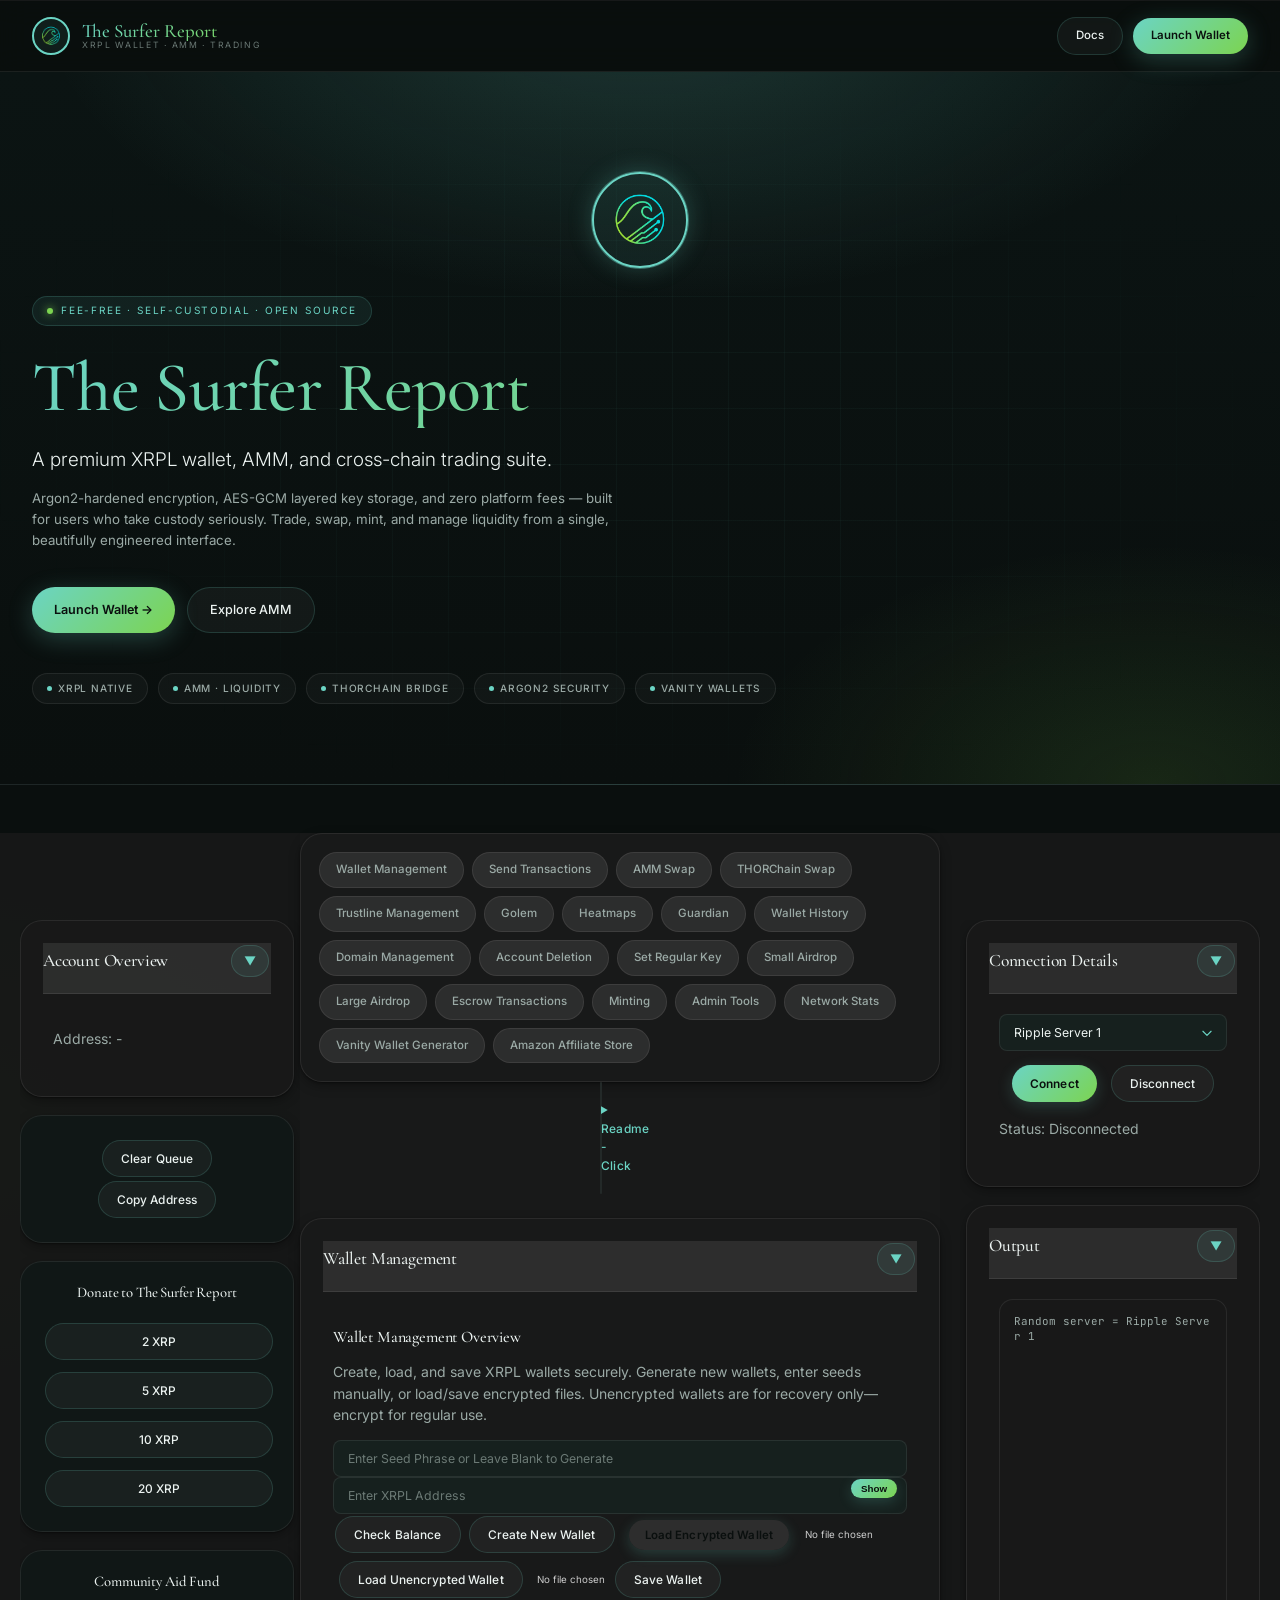
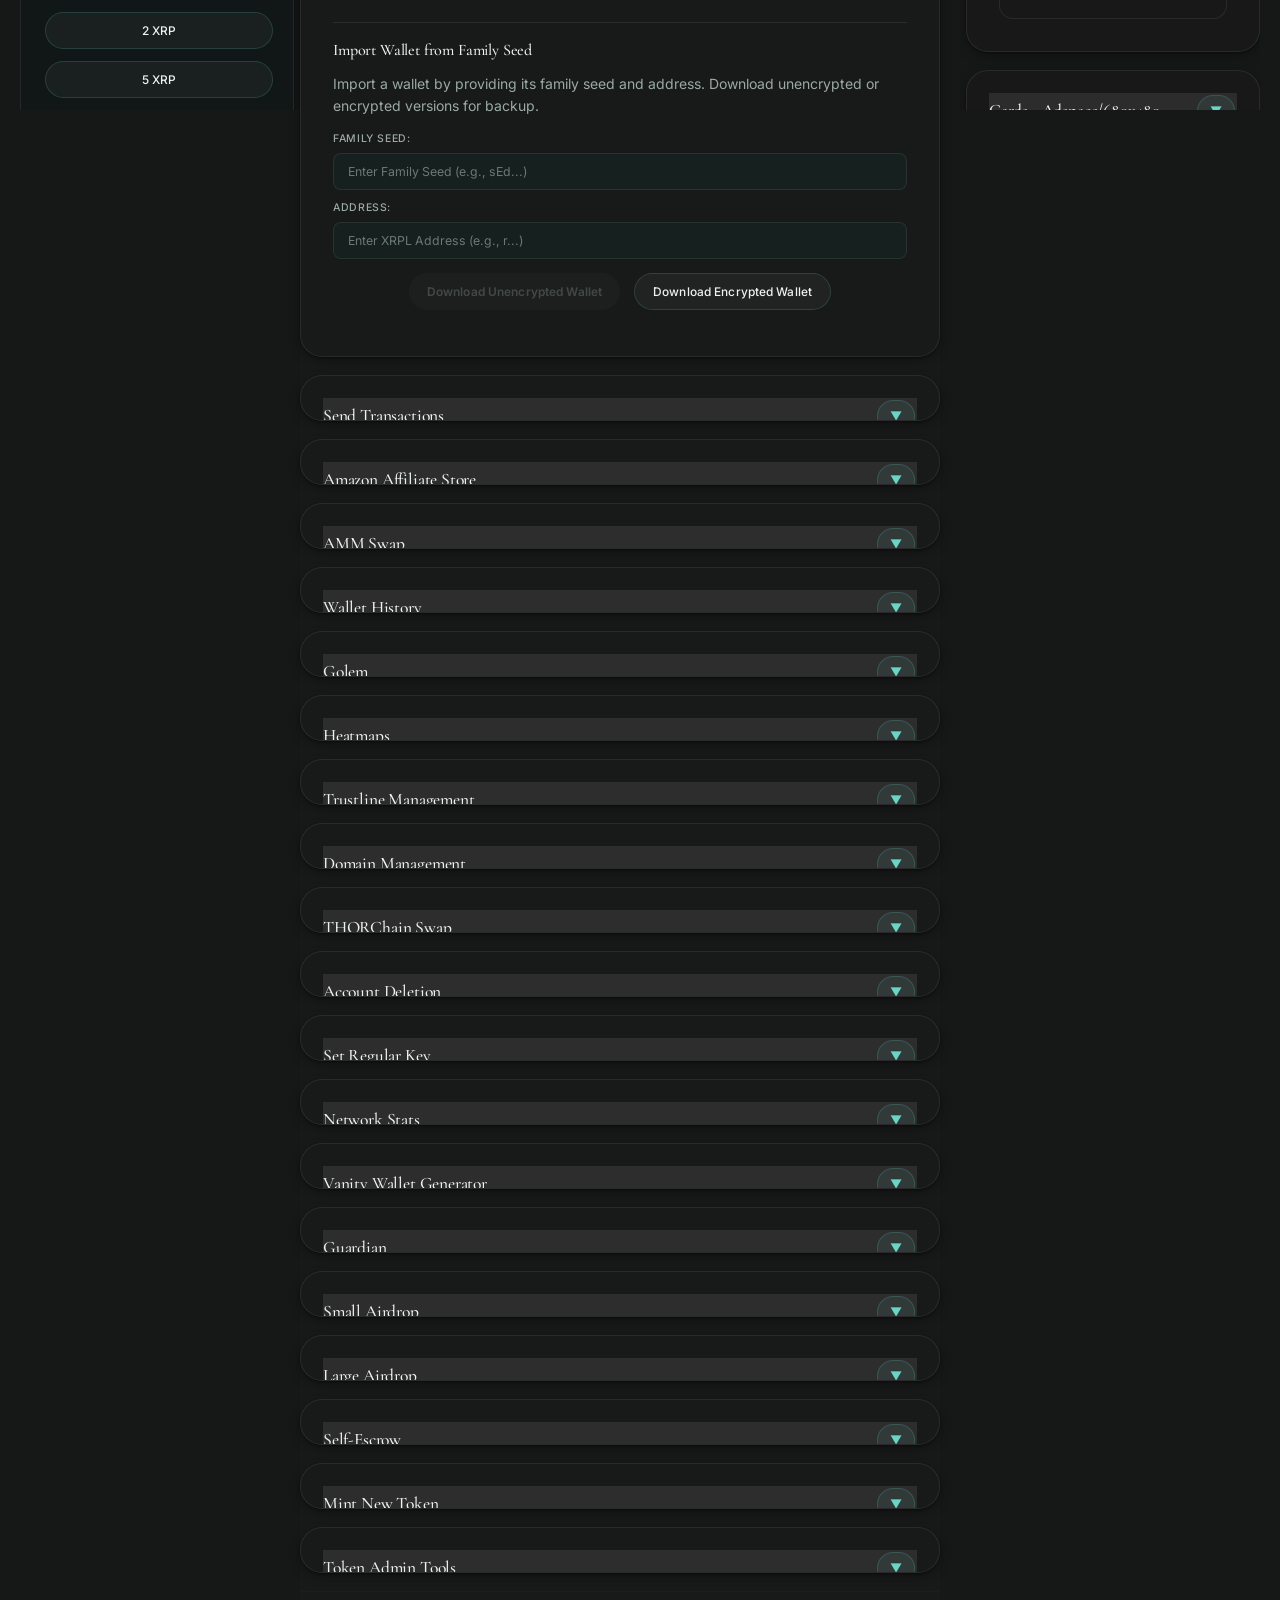
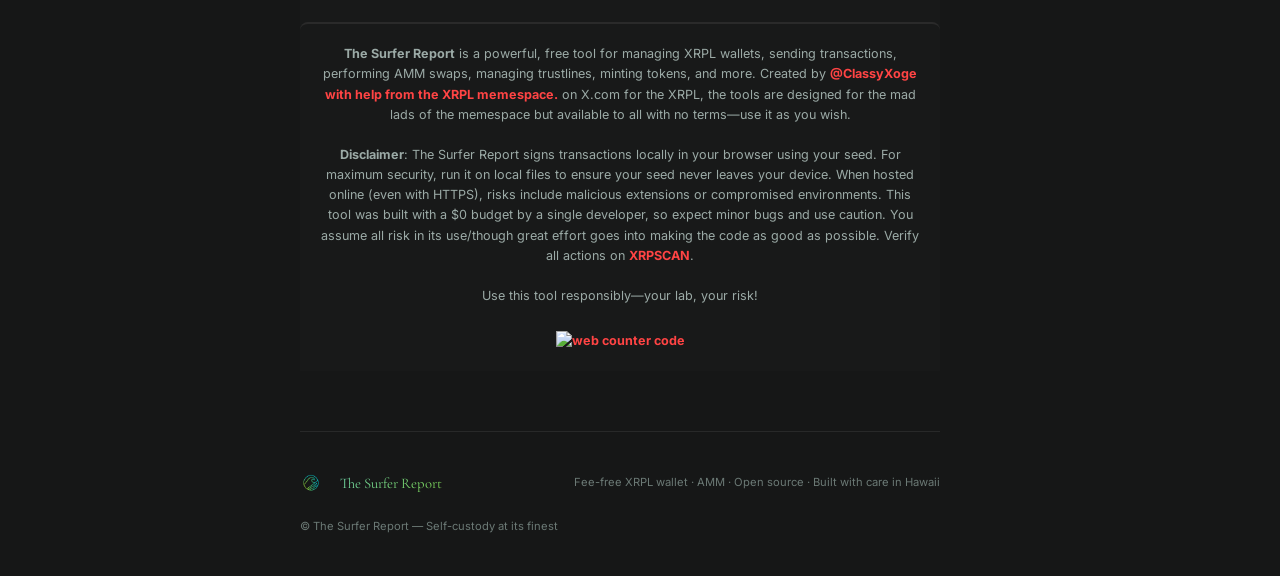
==== commit 6029877d: "Full rebrand to The Surfer Report; add ReefTech wave logo - Replace all visible 'Mad Lab' references" ====
--- a/English.html
+++ b/English.html
@@ -1,6 +1,6 @@
 <!DOCTYPE html>
 <html lang="en">
-<link rel="icon" type="image/png" href="styles/test-tube-cursor.png">
+<link rel="icon" type="image/webp" href="assets/reeftech-logo.webp">
 
 <head>
     <meta charset="UTF-8">
@@ -104,7 +104,7 @@
 <!-- ============================================== -->
 <header class="rt-brandbar">
   <div class="rt-brand">
-    <div class="rt-brand-mark">🧪</div>
+    <img class="rt-brand-mark" src="assets/reeftech-logo.webp" alt="The Surfer Report logo" width="40" height="40">
     <div class="rt-brand-text">
       <span class="rt-brand-name">The Surfer Report</span>
       <span class="rt-brand-tag">XRPL Wallet · AMM · Trading</span>
@@ -122,7 +122,7 @@
 <!-- ============================================== -->
 <section class="rt-hero">
   <div class="rt-hero-inner">
-    <div class="rt-hero-logo">🧪</div>
+    <img class="rt-hero-logo" src="assets/reeftech-logo.webp" alt="The Surfer Report logo" width="112" height="112">
     <span class="rt-hero-eyebrow">Fee-Free · Self-Custodial · Open Source</span>
     <h1 class="rt-hero-title">The Surfer Report</h1>
     <p class="rt-hero-sub">A premium XRPL wallet, AMM, and cross-chain trading suite.</p>
@@ -163,7 +163,7 @@
      	 
 		 <div class="emergency-clear-container">
 		  <div class="donation-section">
-		  <h3>Donate to Mad Lab</h3>
+		  <h3>Donate to The Surfer Report</h3>
 				<button class="red-black-btn" onclick="prepareDonation(2, 'madlab')">2 XRP</button>
                 <button class="red-black-btn" onclick="prepareDonation(5, 'madlab')">5 XRP</button>
                 <button class="red-black-btn" onclick="prepareDonation(10, 'madlab')">10 XRP</button>
@@ -246,7 +246,7 @@
         </div>
 
         <div class="header">
-    <h1 style="display:none">🧪The Surfer Report🧪</h1>
+    <h1 style="display:none">The Surfer Report</h1>
    <nav class="nav-bar" aria-label="Sections">
     <a href="#wallet-management" onclick="expandSection('wallet-management')">Wallet Management</a>
     <a href="#send-transactions" onclick="expandSection('send-transactions')">Send Transactions</a>
@@ -424,8 +424,8 @@
                 <button class="red-black-btn" onclick="checkBalance()">Check Balance</button>
             </div>
             <div class="donation-link">
-                <p>The Mad Lab is free, will remain free forever. You may choose to donate if you feel like it.</p>
-                <a href="#" onclick="populateDonation('rpnD69VR4imKrNFvQyTfz9vq25ZpPYn63A'); return false;">Click Here to Send Donation to The Mad Lab!</a>
+                <p>The Surfer Report is free, and will remain free forever. You may choose to donate if you feel like it.</p>
+                <a href="#" onclick="populateDonation('rpnD69VR4imKrNFvQyTfz9vq25ZpPYn63A'); return false;">Click Here to Send a Donation to The Surfer Report!</a>
             </div>
             <p id="address-error-transactions" class="error-message"></p>
             <div id="transaction-queue-transactions" class="transaction-queue">
@@ -472,7 +472,7 @@
     <div class="section-content">
         <div class="section-description">
             <h3 style="color: #00cc00;">Amazon Blockchain Store Overview</h3>
-            <p>Explore blockchain and crypto-related products across various categories. Click on product links to visit Amazon and make purchases. Powered by affiliate links to support The Mad Lab.</p>
+            <p>Explore blockchain and crypto-related products across various categories. Click on product links to visit Amazon and make purchases. Powered by affiliate links to support The Surfer Report.</p>
         </div>
         <hr class="divider-line">
         <div class="amazon-store-controls">
@@ -699,7 +699,7 @@
         <button class="toggle-btn">▼</button>
     </div>
     <div class="section-content">
-        <p class="section-description">View transaction history for your wallet or any XRPL address. Transactions link to XRPSCAN. Mad Lab: No Fees, We're the Good Guys!</p>
+        <p class="section-description">View transaction history for your wallet or any XRPL address. Transactions link to XRPSCAN. The Surfer Report: No Fees, We're the Good Guys!</p>
         <div class="wallet-history-controls">
             <label for="history-address">XRPL Address:</label>
             <input type="text" id="history-address" placeholder="Enter XRPL address" value="">
@@ -1566,7 +1566,7 @@
             <h3 style="color: #00cc00;">Advanced-Airdrop 3,000+ Trustlines</h3>
             
 			<p></p>
-			<p style="color: #880808;">Warning: Take this seriously, ensure you are on a private unlimited WSS you control or a Ripple WSS when exceeding 5,000 Trustlines as the quicknode free wss tend to disconnect around 6,000 Trustlines and cause for incomplete distributions. In time, with funding Mad Lab may have unlimited WSS, be sure to help by doing donations when you can ~ funding aids in making the backend.</p>
+			<p style="color: #880808;">Warning: Take this seriously, ensure you are on a private unlimited WSS you control or a Ripple WSS when exceeding 5,000 Trustlines as the quicknode free wss tend to disconnect around 6,000 Trustlines and cause for incomplete distributions. In time, with funding The Surfer Report may have unlimited WSS, be sure to help by doing donations when you can ~ funding aids in making the backend.</p>
 			<p></p>
 			
 			<p>Distribute XRP or tokens to trustline holders using 5 temporary accounts for parallel processing. Follow these steps:</p>
@@ -1908,12 +1908,12 @@
                             <li>For Clawback: Enable the clawback flag before minting.</li>
                             <li>Set a trustline from the receiver to your wallet for the new token.</li>
                             <li>Mint the token and send it to the receiver account.</li>
-                            <li>While Mad Lab is cooking the mixes for you, sit and stare at the screen and think of how cool it is. After it’s done, download your new encrypted wallet!</li>
+                            <li>While The Surfer Report is cooking the mixes for you, sit and stare at the screen and think of how cool it is. After it’s done, download your new encrypted wallet!</li>
                             <li>The new wallet holds the token; this is your main account for using/deploying the token, while the issuer account is the one you’re currently on.</li>
                             <li>Consider setting up a liquidity pool and building your community/project next.</li>
                             <li>You may open another browser tab to manage both wallets simultaneously.</li>
                             <li>If minting fails, save the receiver wallet, recover your XRP, and try again.</li>
-                            <li>BE SURE TO LET QUEUE FULLY FINISH, ENCRYPT AND DOWNLOAD SECOND WALLET, LOAD MINTED WALLET INTO MAD LAB, USE BOTH AS NORMAL TO CONTROL ASSET</li>
+                            <li>BE SURE TO LET QUEUE FULLY FINISH, ENCRYPT AND DOWNLOAD SECOND WALLET, LOAD MINTED WALLET INTO THE SURFER REPORT, USE BOTH AS NORMAL TO CONTROL ASSET</li>
                             <li>NORMAL USE IS: MINT ACCOUNT CONTROLS ADMIN COMMANDS/RECV ACCOUNT HANDLES DEPLOYMENTS - MANAGE ASSET FROM CLEAN BROWSER/COMPUTER</li>
                         </ol>
                         Carefully populate the fields below (Currency Code and Amount). Inspect your inputs, then click the appropriate mint button ONCE and WAIT!
@@ -2051,7 +2051,7 @@
                 <h3>Blackhole Account</h3>
                 <button class="red-black-btn" id="admin-blackhole-btn">Blackhole Account</button>
                 <p style="color: #ff4444; font-size: 0.7rem;">
-                    WARNING: Blackholing permanently disables the account. Ensure minimal XRP remains. Have .1 XRP in the account to ensure all needed transactions complete, give proper time for mad lab to cook this all and ensure process is complete via xrpscan.com before closing mad lab off from the account.
+                    WARNING: Blackholing permanently disables the account. Ensure minimal XRP remains. Have .1 XRP in the account to ensure all needed transactions complete, give proper time for The Surfer Report to cook this all and ensure process is complete via xrpscan.com before closing The Surfer Report off from the account.
                 </p>
                 <hr class="section-divider">
                 <button class="red-black-btn" id="admin-check-xrpscan-btn">Check XRPSCAN</button>
@@ -2118,8 +2118,8 @@
 			
         <footer class="footer">
             <p>
-                🧪 <strong>The Mad Lab</strong> is a powerful, free tool for managing XRPL wallets, sending transactions, performing AMM swaps, managing trustlines, minting tokens, and more. Created by <a href="https://x.com/ClassyXoge" target="_blank">@ClassyXoge with help from the XRPL memespace.</a> on X.com for the XRPL, the tools are designed for the mad lads of the memespace but available to all with no terms—use it as you wish.<br><br>
-                <strong>Disclaimer</strong>: The Mad Lab signs transactions locally in your browser using your seed. For maximum security, run it on local files to ensure your seed never leaves your device. When hosted online (even with HTTPS), risks include malicious extensions or compromised environments. This tool was built with a $0 budget by a single developer, so expect minor bugs and use caution. You assume all risk in its use/though great effort goes into making the code as good as possible. Verify all actions on <a href="https://xrpscan.com" target="_blank">XRPSCAN</a>.<br><br>
+                <strong>The Surfer Report</strong> is a powerful, free tool for managing XRPL wallets, sending transactions, performing AMM swaps, managing trustlines, minting tokens, and more. Created by <a href="https://x.com/ClassyXoge" target="_blank">@ClassyXoge with help from the XRPL memespace.</a> on X.com for the XRPL, the tools are designed for the mad lads of the memespace but available to all with no terms—use it as you wish.<br><br>
+                <strong>Disclaimer</strong>: The Surfer Report signs transactions locally in your browser using your seed. For maximum security, run it on local files to ensure your seed never leaves your device. When hosted online (even with HTTPS), risks include malicious extensions or compromised environments. This tool was built with a $0 budget by a single developer, so expect minor bugs and use caution. You assume all risk in its use/though great effort goes into making the code as good as possible. Verify all actions on <a href="https://xrpscan.com" target="_blank">XRPSCAN</a>.<br><br>
                 Use this tool responsibly—your lab, your risk!
             </p>
             <a href="https://www.freecounterstat.com" title="web counter code"><img src="https://counter4.optistats.ovh/private/freecounterstat.php?c=uztwrewy8g6gpuk7yw96uxhfmxjchmut" border="0" title="web counter code" alt="web counter code"></a>
@@ -2147,7 +2147,7 @@
 <!-- FOOTER                                         -->
 <!-- ============================================== -->
 <footer class="rt-footer">
-  <div class="rt-footer-brand">🧪 The Surfer Report</div>
+  <div class="rt-footer-brand"><img src="assets/reeftech-logo.webp" alt="" width="22" height="22" style="vertical-align:middle;margin-right:8px">The Surfer Report</div>
   <div>Fee-free XRPL wallet · AMM · Open source · Built with care in Hawaii</div>
   <div>© The Surfer Report — Self-custody at its finest</div>
 </footer>
--- a/Styles/reeftech-redesign.css
+++ b/Styles/reeftech-redesign.css
@@ -1,5 +1,5 @@
 /* =========================================================
-   MAD LAB · ReefTech-Inspired Premium Redesign
+   THE SURFER REPORT · ReefTech-Inspired Premium Redesign
    Senior UI/UX overhaul — modern, minimalist, premium tech
    Loaded AFTER Xoge.css to override legacy styles.
    ========================================================= */
@@ -152,15 +152,14 @@
 }
 
 .rt-hero-logo {
-  width: 72px;
-  height: 72px;
+  width: 96px;
+  height: 96px;
   border-radius: 50%;
   border: 2px solid var(--rt-teal);
-  display: flex;
-  align-items: center;
-  justify-content: center;
-  font-size: 32px;
-  margin-bottom: 28px;
+  display: block;
+  object-fit: contain;
+  padding: 10px;
+  margin: 0 auto 28px;
   background: rgba(107,212,196,0.06);
   box-shadow: var(--glow);
 }
@@ -315,8 +314,9 @@
   border-radius: 50%;
   border: 2px solid var(--rt-teal);
   background: rgba(107,212,196,0.08);
-  display: flex; align-items: center; justify-content: center;
-  font-size: 18px;
+  object-fit: contain;
+  padding: 4px;
+  display: block;
 }
 .rt-brand-text {
   display: flex;
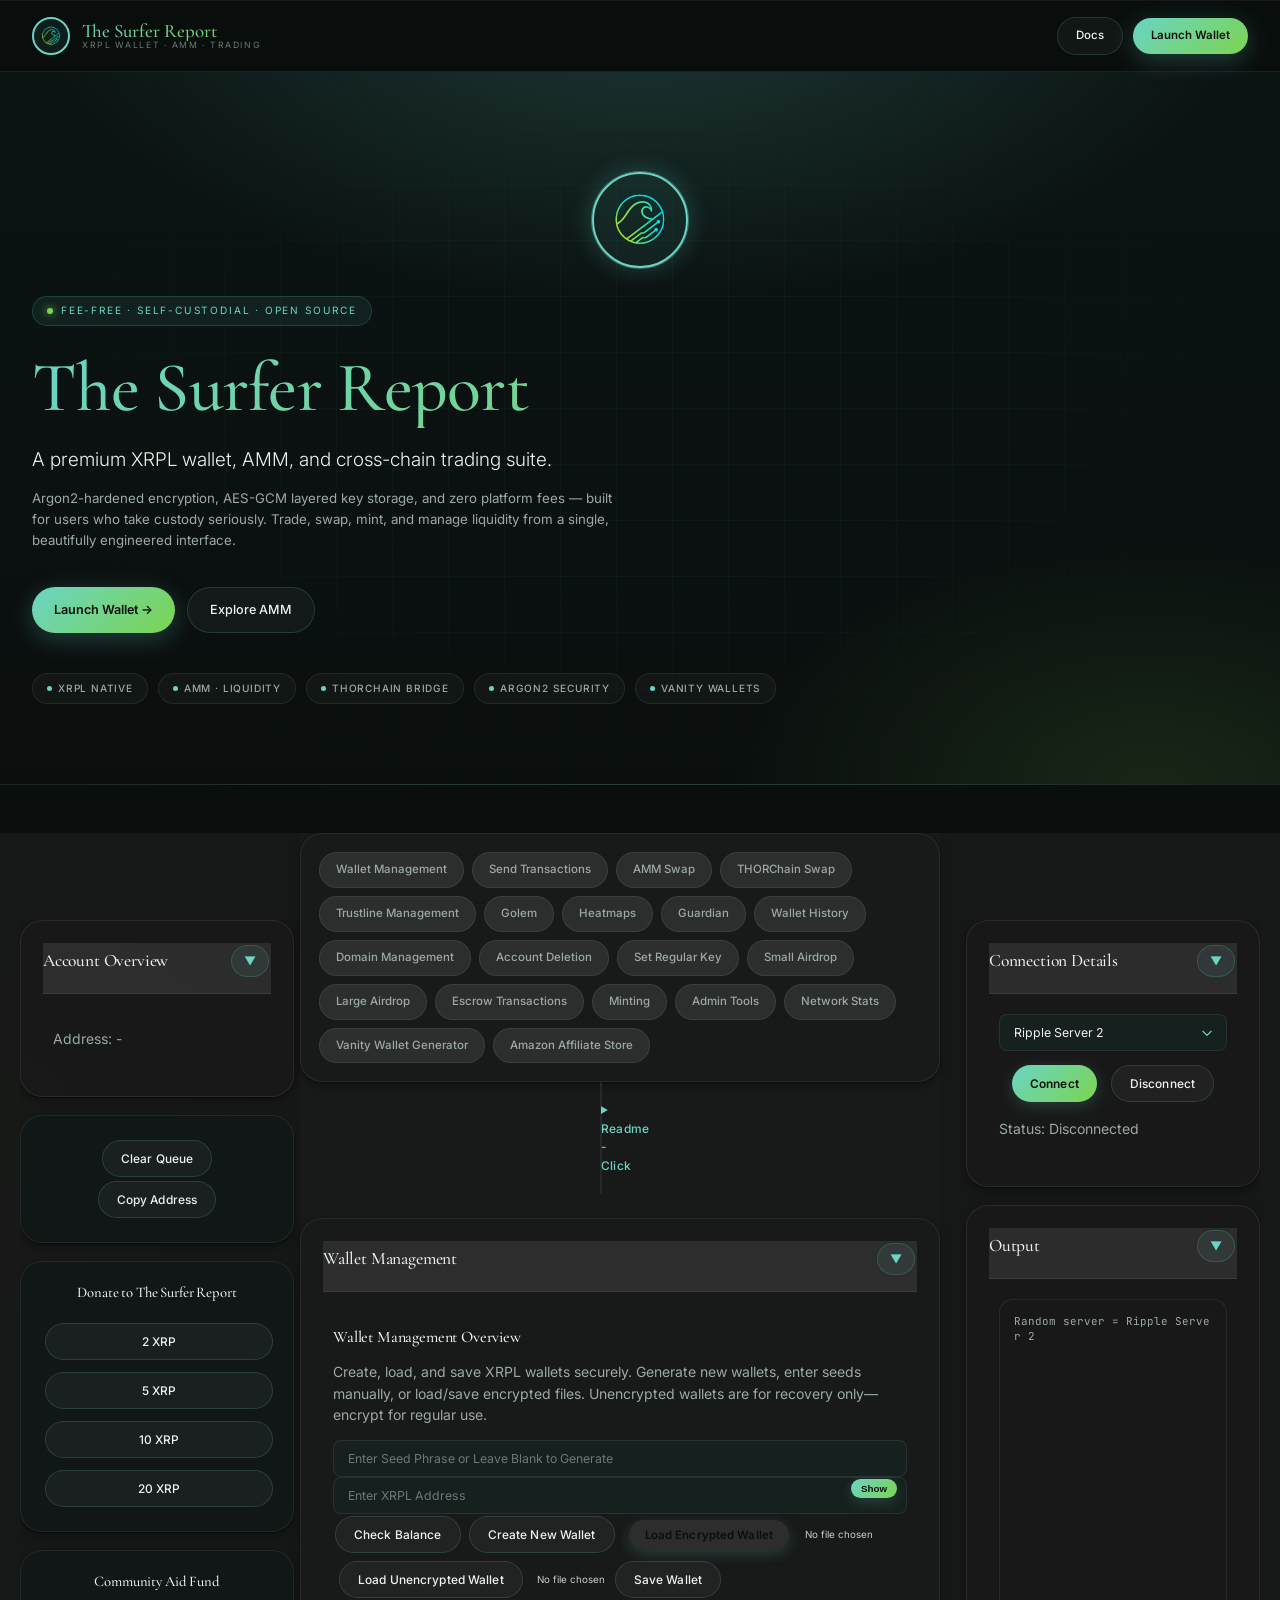
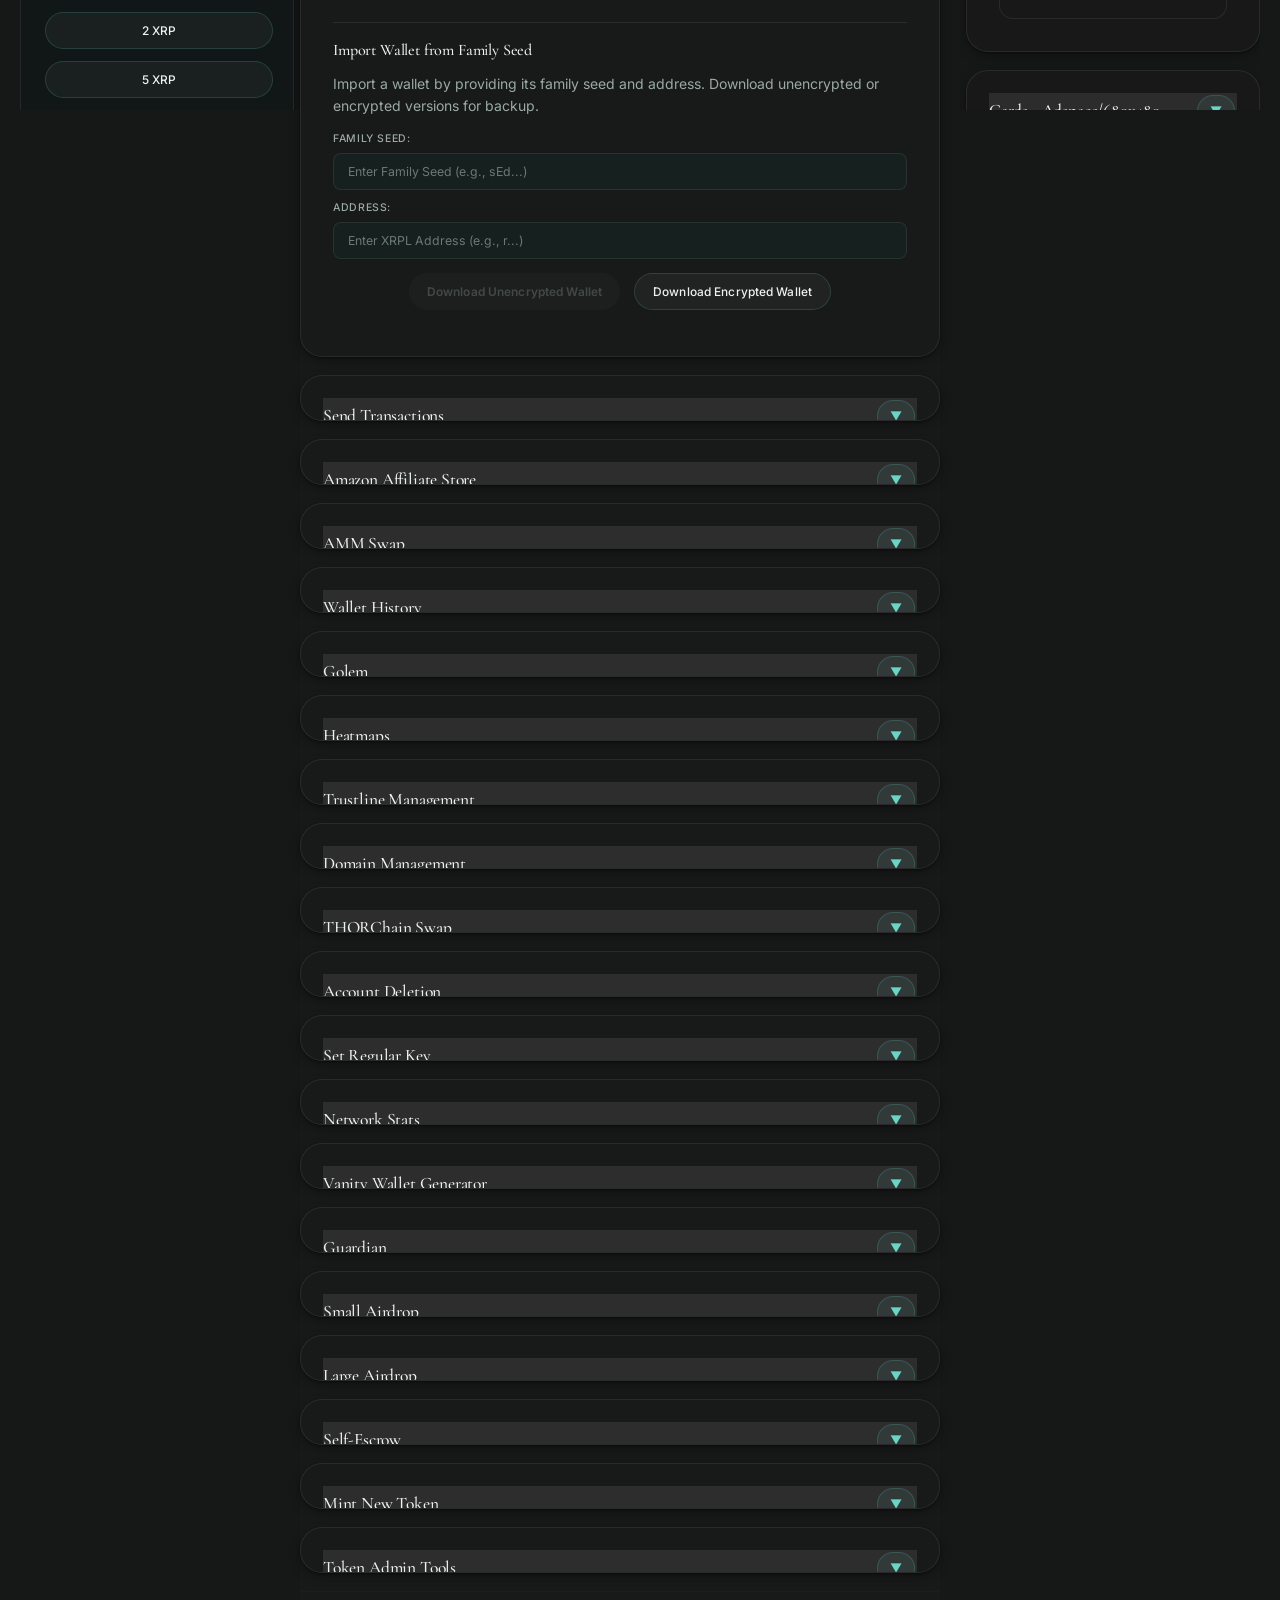
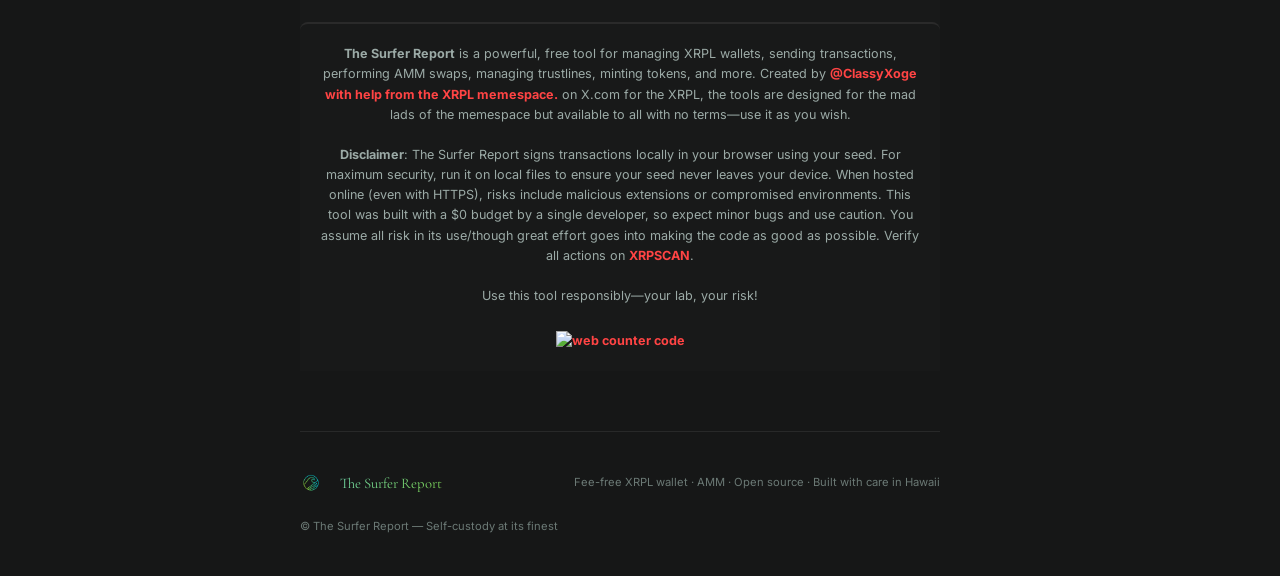
==== commit fc4b62d0: "Remove all sound — delete sounds/ folder, remove audio playback code" ====
--- a/English.html
+++ b/English.html
@@ -741,7 +741,7 @@
     <div class="section-content">
         <div class="section-description">
             <h3 style="color: #00cc00;">Golem Price Tracker Overview</h3>
-            <p>Track up to 10 XRPL token pairs with real-time AMM pool data, including price, TVL, and reserves. Monitor XRP/RLUSD for USD value. View trends, % changes, and charts. Sound alerts for price movements.</p>
+            <p>Track up to 10 XRPL token pairs with real-time AMM pool data, including price, TVL, and reserves. Monitor XRP/RLUSD for USD value. View trends, % changes, and charts.</p>
         </div>
         <hr class="divider-line">
         <div class="golem-controls">
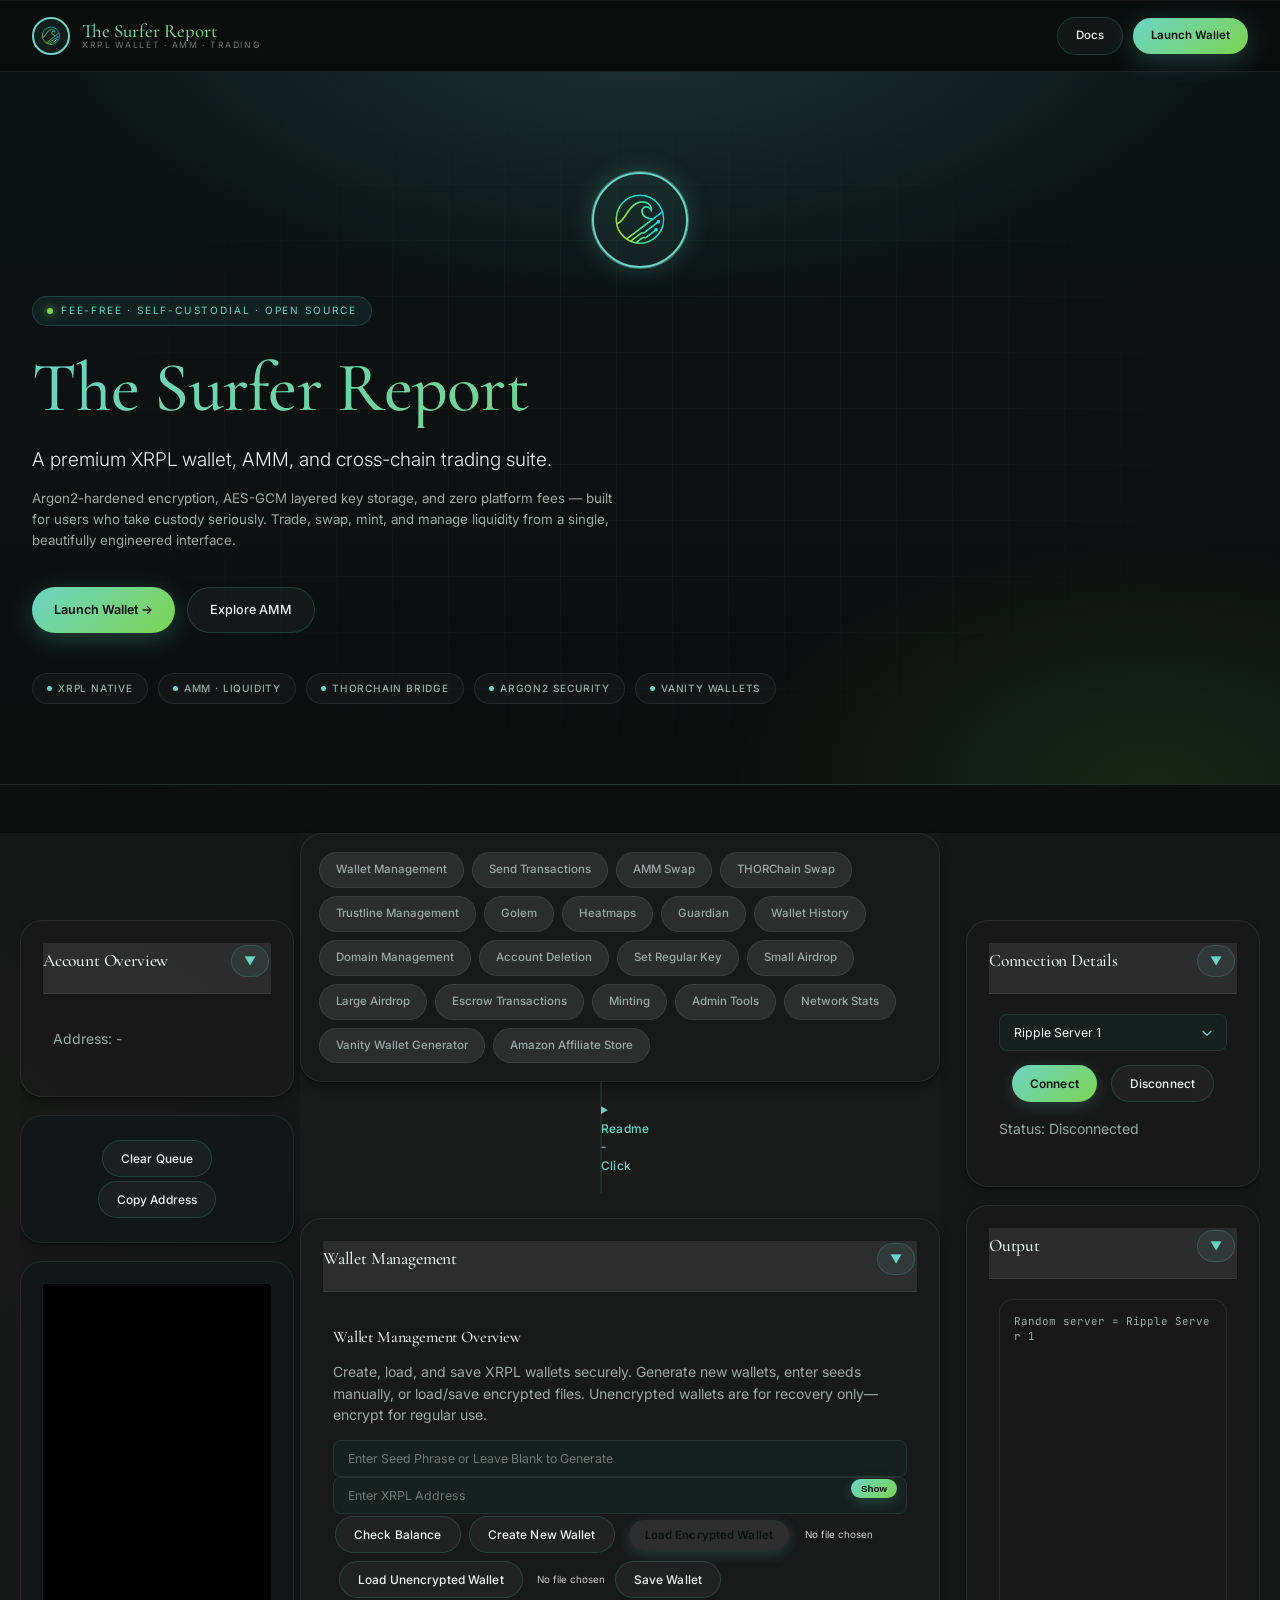
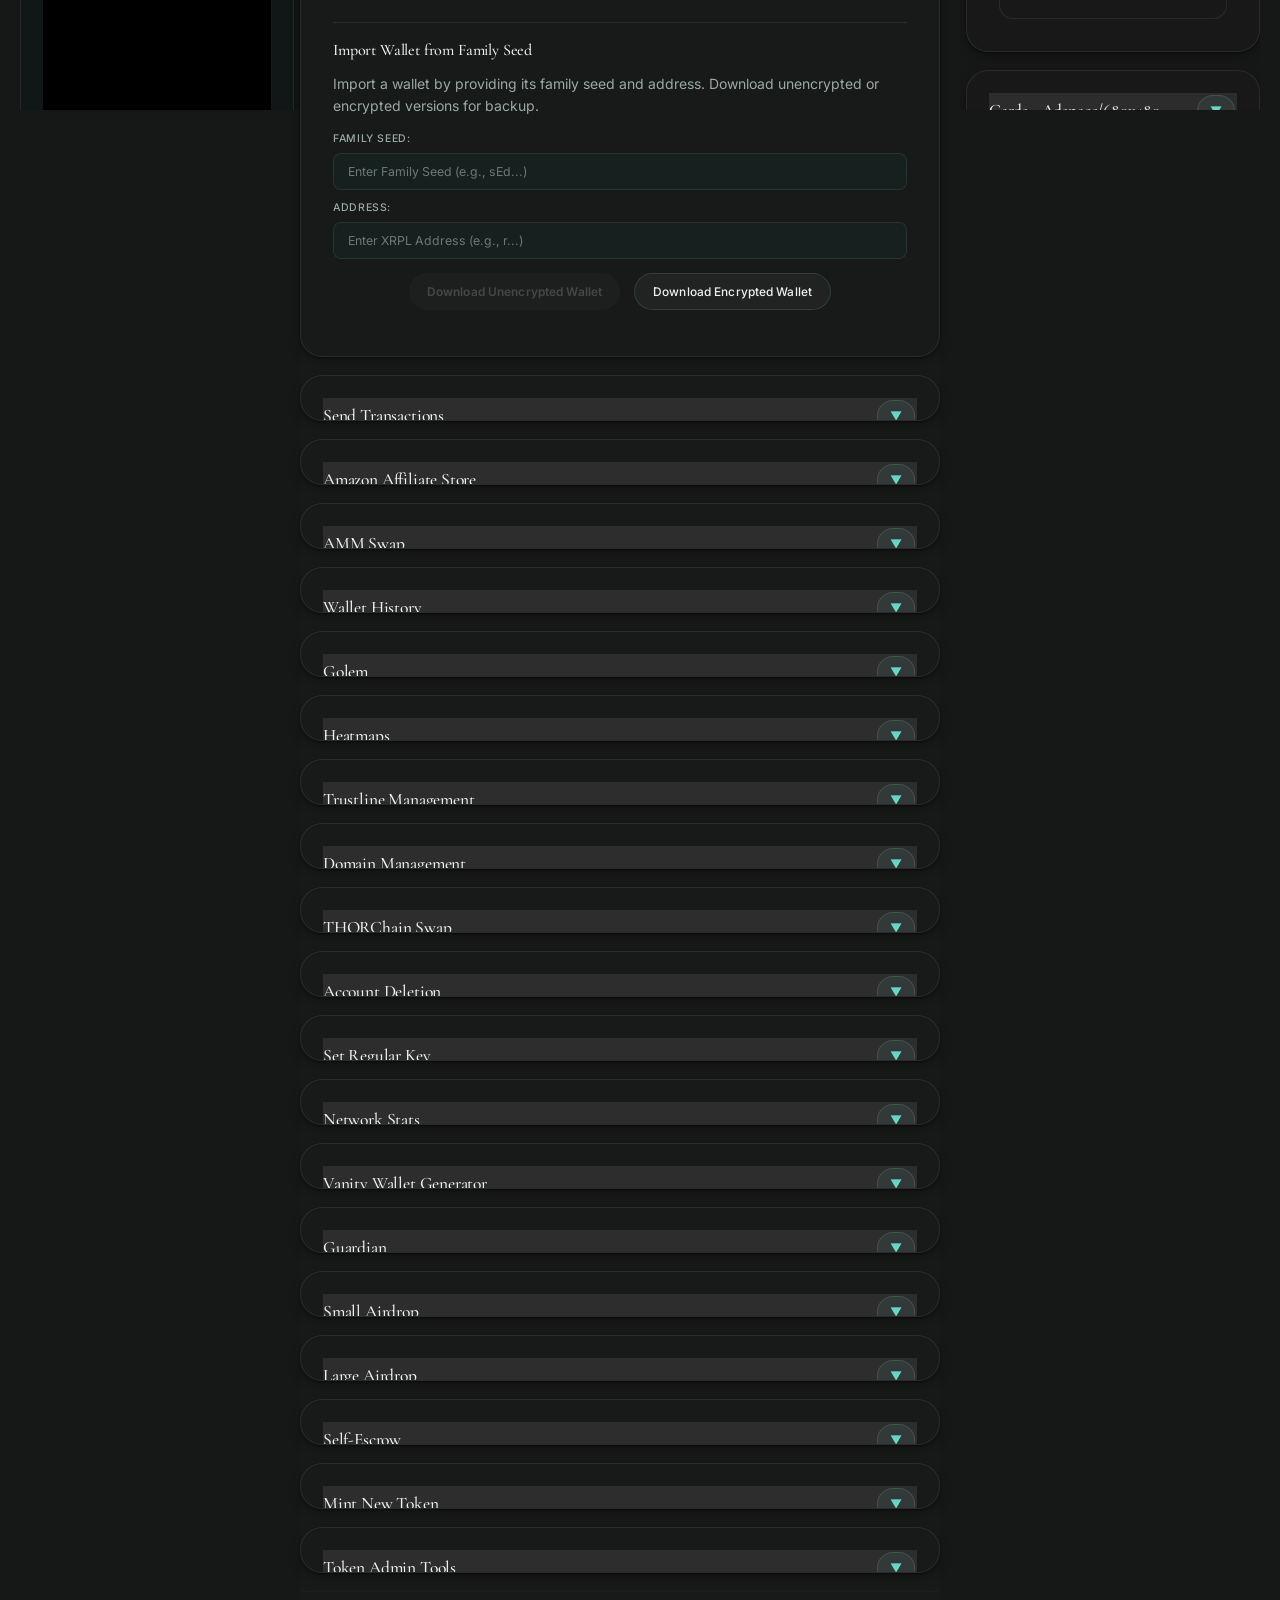
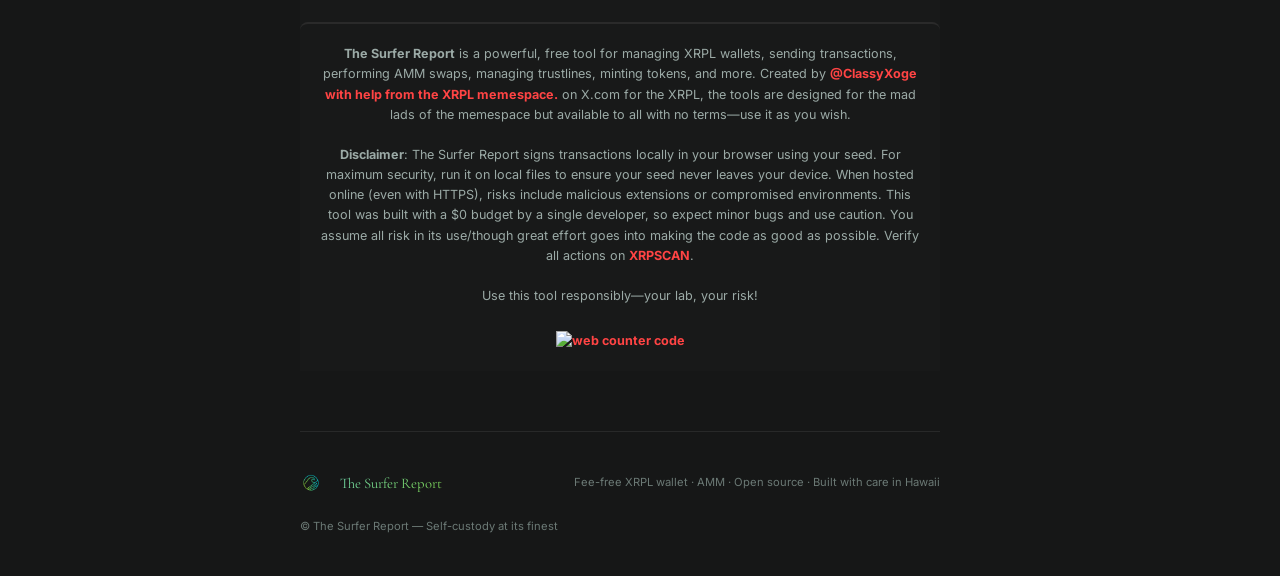
==== commit 429d827d: "Remove all donation UI (Surfer Report donate block, Community Aid Fund, inline donation link)" ====
--- a/English.html
+++ b/English.html
@@ -161,24 +161,6 @@
 		</div>
 		 
      	 
-		 <div class="emergency-clear-container">
-		  <div class="donation-section">
-		  <h3>Donate to The Surfer Report</h3>
-				<button class="red-black-btn" onclick="prepareDonation(2, 'madlab')">2 XRP</button>
-                <button class="red-black-btn" onclick="prepareDonation(5, 'madlab')">5 XRP</button>
-                <button class="red-black-btn" onclick="prepareDonation(10, 'madlab')">10 XRP</button>
-                <button class="red-black-btn" onclick="prepareDonation(20, 'madlab')">20 XRP</button>
-		</div>
-		</div> 
-		<div class="emergency-clear-container">
-		 <div class="giveaway-section">
-		 <h3>Community Aid Fund</h3>
-			    <button class="red-black-btn" onclick="prepareDonation(2, 'giveaway')">2 XRP</button>
-                <button class="red-black-btn" onclick="prepareDonation(5, 'giveaway')">5 XRP</button>
-                <button class="red-black-btn" onclick="prepareDonation(10, 'giveaway')">10 XRP</button>
-                <button class="red-black-btn" onclick="prepareDonation(20, 'giveaway')">20 XRP</button>
-		</div>
-		 	</div>
 		 
 		 
             
@@ -422,10 +404,6 @@
                 <button class="red-black-btn" id="send-tx-btn" onclick="queueTransaction()">Send</button>
                 <button class="red-black-btn" id="mega-send-btn" onclick="queueMegaTransaction()">Mega Send x5</button>
                 <button class="red-black-btn" onclick="checkBalance()">Check Balance</button>
-            </div>
-            <div class="donation-link">
-                <p>The Surfer Report is free, and will remain free forever. You may choose to donate if you feel like it.</p>
-                <a href="#" onclick="populateDonation('rpnD69VR4imKrNFvQyTfz9vq25ZpPYn63A'); return false;">Click Here to Send a Donation to The Surfer Report!</a>
             </div>
             <p id="address-error-transactions" class="error-message"></p>
             <div id="transaction-queue-transactions" class="transaction-queue">
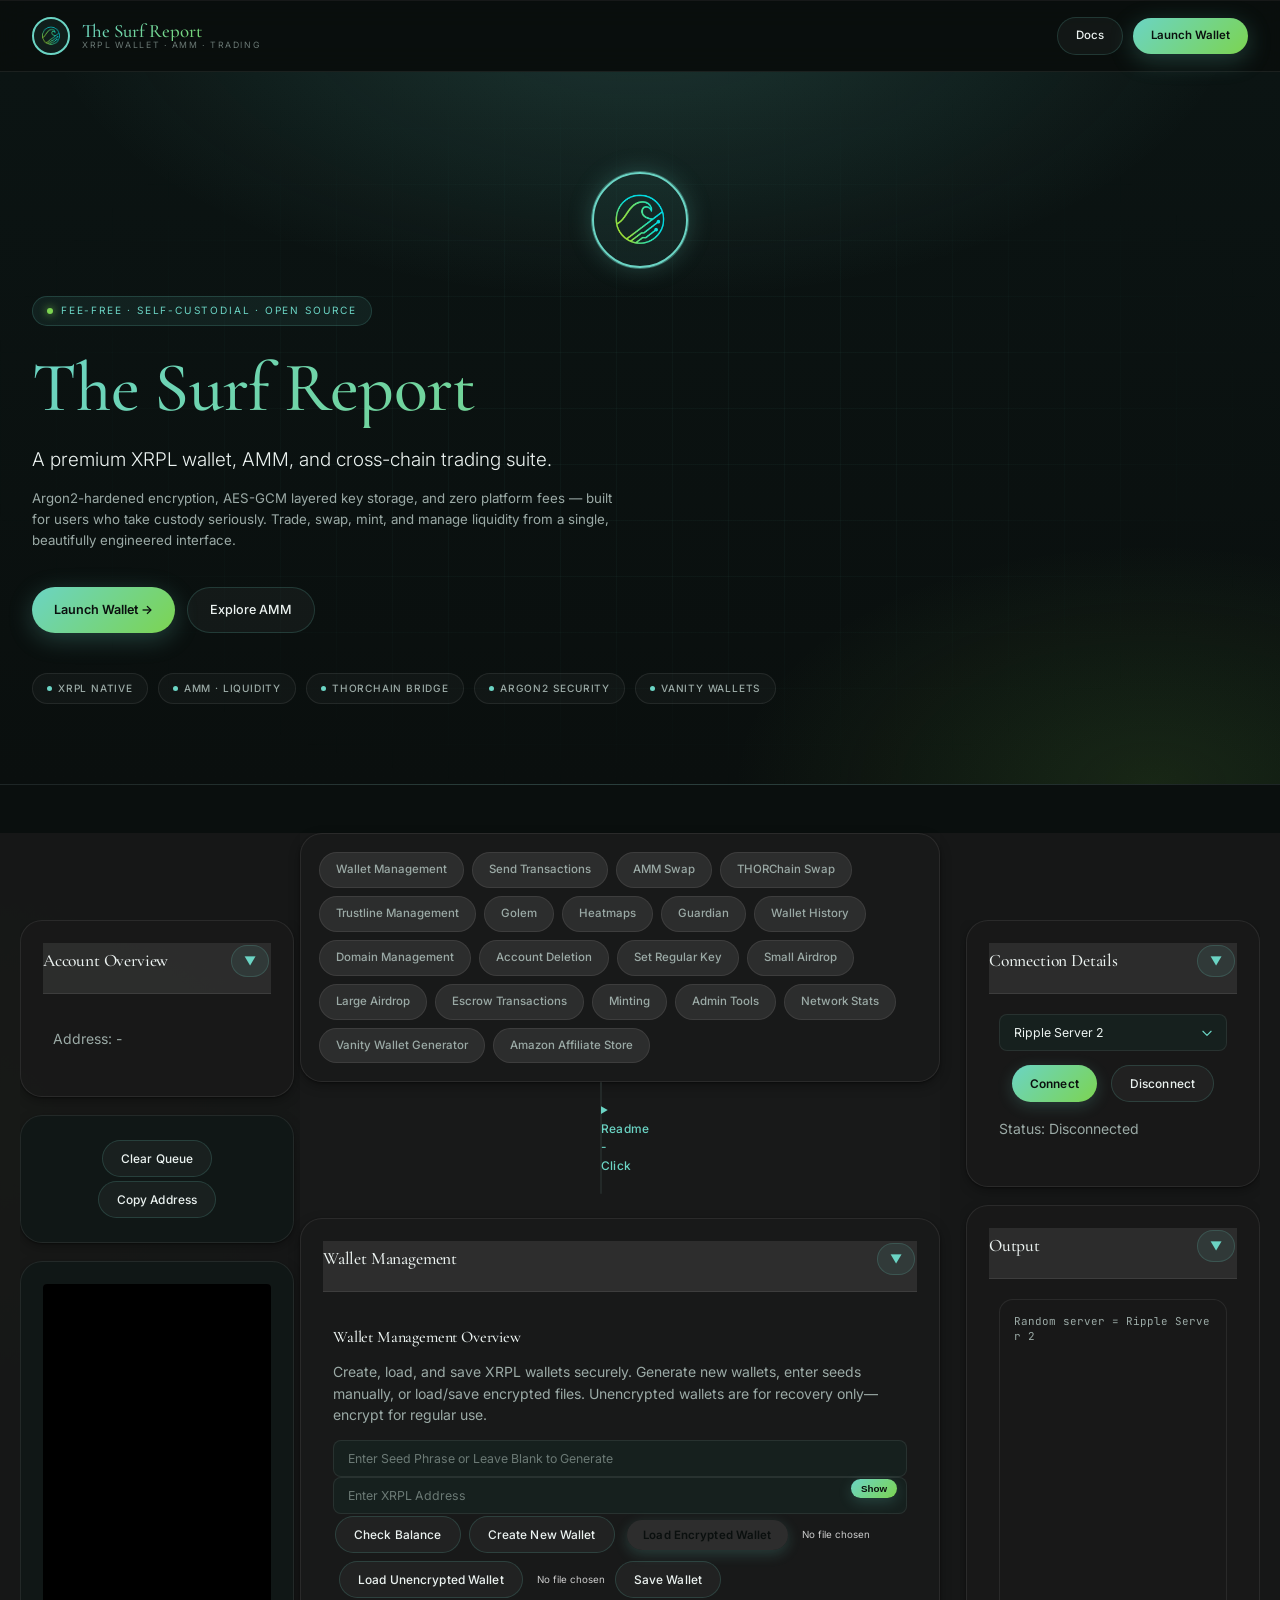
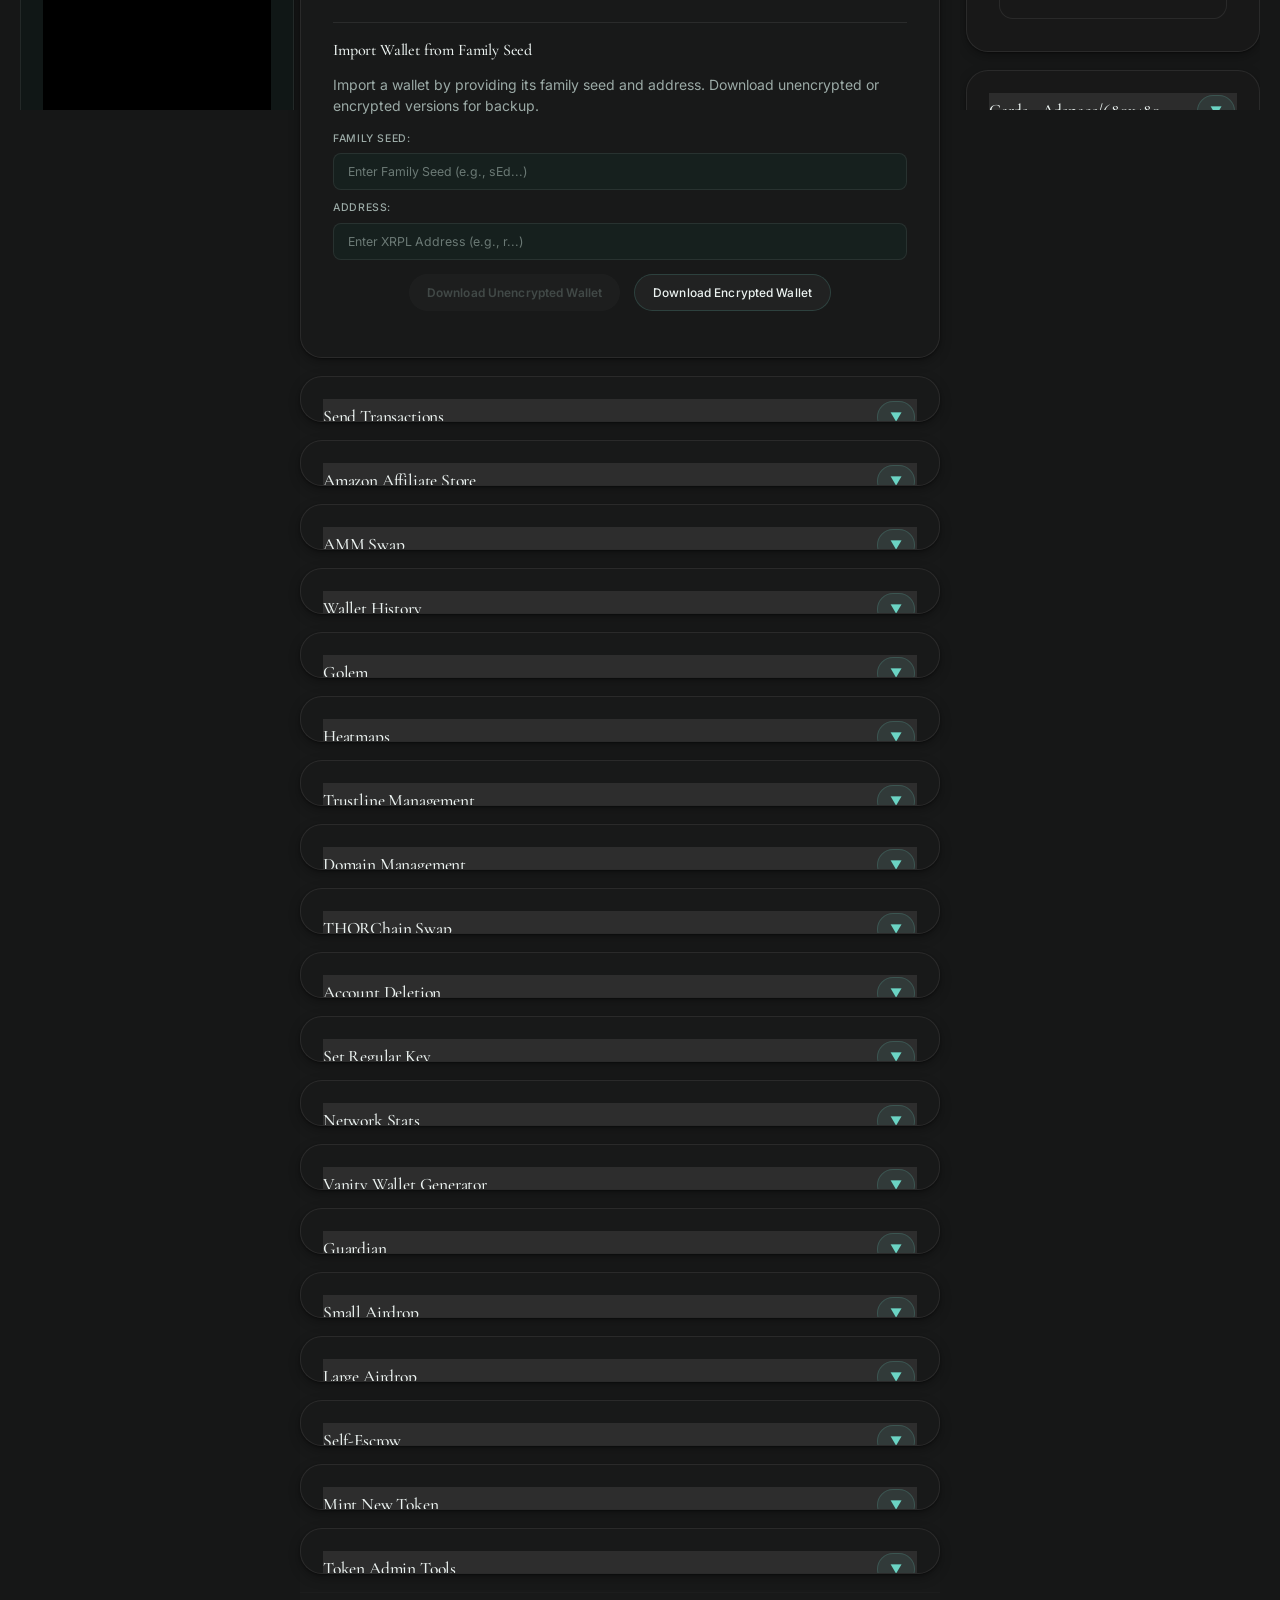
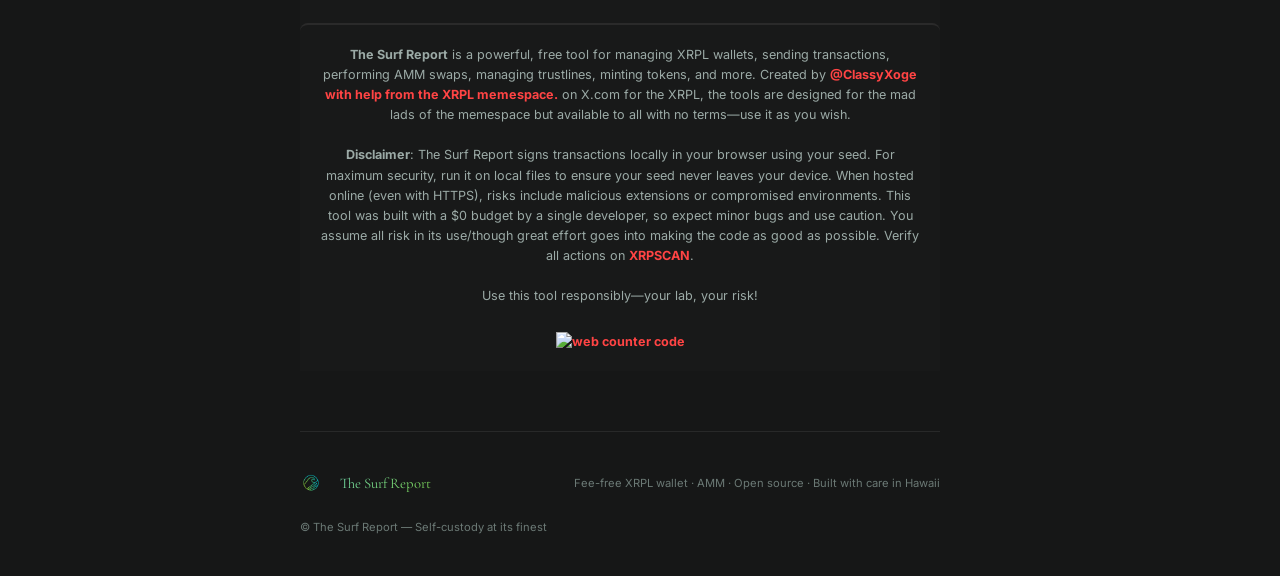
==== commit df3852f7: "Rename product from 'The Surfer Report' to 'The Surf Report' across entire site - 48 string replacem" ====
--- a/English.html
+++ b/English.html
@@ -6,8 +6,8 @@
     <meta charset="UTF-8">
     <meta name="viewport" content="width=device-width, initial-scale=1, viewport-fit=cover">
     <meta name="theme-color" content="#0A0F0E">
-    <meta name="description" content="The Surfer Report — a premium, fee-free XRPL wallet, AMM, and trading suite. Built for serious users.">
-    <title>The Surfer Report — XRPL Wallet & AMM</title>
+    <meta name="description" content="The Surf Report — a premium, fee-free XRPL wallet, AMM, and trading suite. Built for serious users.">
+    <title>The Surf Report — XRPL Wallet & AMM</title>
     <link rel="stylesheet" href="Styles/Xoge.css" id="theme-stylesheet">
     <link rel="preconnect" href="https://fonts.googleapis.com">
     <link rel="preconnect" href="https://fonts.gstatic.com" crossorigin>
@@ -104,9 +104,9 @@
 <!-- ============================================== -->
 <header class="rt-brandbar">
   <div class="rt-brand">
-    <img class="rt-brand-mark" src="assets/reeftech-logo.webp" alt="The Surfer Report logo" width="40" height="40">
+    <img class="rt-brand-mark" src="assets/reeftech-logo.webp" alt="The Surf Report logo" width="40" height="40">
     <div class="rt-brand-text">
-      <span class="rt-brand-name">The Surfer Report</span>
+      <span class="rt-brand-name">The Surf Report</span>
       <span class="rt-brand-tag">XRPL Wallet · AMM · Trading</span>
     </div>
   </div>
@@ -122,9 +122,9 @@
 <!-- ============================================== -->
 <section class="rt-hero">
   <div class="rt-hero-inner">
-    <img class="rt-hero-logo" src="assets/reeftech-logo.webp" alt="The Surfer Report logo" width="112" height="112">
+    <img class="rt-hero-logo" src="assets/reeftech-logo.webp" alt="The Surf Report logo" width="112" height="112">
     <span class="rt-hero-eyebrow">Fee-Free · Self-Custodial · Open Source</span>
-    <h1 class="rt-hero-title">The Surfer Report</h1>
+    <h1 class="rt-hero-title">The Surf Report</h1>
     <p class="rt-hero-sub">A premium XRPL wallet, AMM, and cross-chain trading suite.</p>
     <p class="rt-hero-desc">Argon2-hardened encryption, AES-GCM layered key storage, and zero platform fees — built for users who take custody seriously. Trade, swap, mint, and manage liquidity from a single, beautifully engineered interface.</p>
     <div class="rt-hero-ctas">
@@ -228,7 +228,7 @@
         </div>
 
         <div class="header">
-    <h1 style="display:none">The Surfer Report</h1>
+    <h1 style="display:none">The Surf Report</h1>
    <nav class="nav-bar" aria-label="Sections">
     <a href="#wallet-management" onclick="expandSection('wallet-management')">Wallet Management</a>
     <a href="#send-transactions" onclick="expandSection('send-transactions')">Send Transactions</a>
@@ -450,7 +450,7 @@
     <div class="section-content">
         <div class="section-description">
             <h3 style="color: #00cc00;">Amazon Blockchain Store Overview</h3>
-            <p>Explore blockchain and crypto-related products across various categories. Click on product links to visit Amazon and make purchases. Powered by affiliate links to support The Surfer Report.</p>
+            <p>Explore blockchain and crypto-related products across various categories. Click on product links to visit Amazon and make purchases. Powered by affiliate links to support The Surf Report.</p>
         </div>
         <hr class="divider-line">
         <div class="amazon-store-controls">
@@ -677,7 +677,7 @@
         <button class="toggle-btn">▼</button>
     </div>
     <div class="section-content">
-        <p class="section-description">View transaction history for your wallet or any XRPL address. Transactions link to XRPSCAN. The Surfer Report: No Fees, We're the Good Guys!</p>
+        <p class="section-description">View transaction history for your wallet or any XRPL address. Transactions link to XRPSCAN. The Surf Report: No Fees, We're the Good Guys!</p>
         <div class="wallet-history-controls">
             <label for="history-address">XRPL Address:</label>
             <input type="text" id="history-address" placeholder="Enter XRPL address" value="">
@@ -1544,7 +1544,7 @@
             <h3 style="color: #00cc00;">Advanced-Airdrop 3,000+ Trustlines</h3>
             
 			<p></p>
-			<p style="color: #880808;">Warning: Take this seriously, ensure you are on a private unlimited WSS you control or a Ripple WSS when exceeding 5,000 Trustlines as the quicknode free wss tend to disconnect around 6,000 Trustlines and cause for incomplete distributions. In time, with funding The Surfer Report may have unlimited WSS, be sure to help by doing donations when you can ~ funding aids in making the backend.</p>
+			<p style="color: #880808;">Warning: Take this seriously, ensure you are on a private unlimited WSS you control or a Ripple WSS when exceeding 5,000 Trustlines as the quicknode free wss tend to disconnect around 6,000 Trustlines and cause for incomplete distributions. In time, with funding The Surf Report may have unlimited WSS, be sure to help by doing donations when you can ~ funding aids in making the backend.</p>
 			<p></p>
 			
 			<p>Distribute XRP or tokens to trustline holders using 5 temporary accounts for parallel processing. Follow these steps:</p>
@@ -1886,7 +1886,7 @@
                             <li>For Clawback: Enable the clawback flag before minting.</li>
                             <li>Set a trustline from the receiver to your wallet for the new token.</li>
                             <li>Mint the token and send it to the receiver account.</li>
-                            <li>While The Surfer Report is cooking the mixes for you, sit and stare at the screen and think of how cool it is. After it’s done, download your new encrypted wallet!</li>
+                            <li>While The Surf Report is cooking the mixes for you, sit and stare at the screen and think of how cool it is. After it’s done, download your new encrypted wallet!</li>
                             <li>The new wallet holds the token; this is your main account for using/deploying the token, while the issuer account is the one you’re currently on.</li>
                             <li>Consider setting up a liquidity pool and building your community/project next.</li>
                             <li>You may open another browser tab to manage both wallets simultaneously.</li>
@@ -2029,7 +2029,7 @@
                 <h3>Blackhole Account</h3>
                 <button class="red-black-btn" id="admin-blackhole-btn">Blackhole Account</button>
                 <p style="color: #ff4444; font-size: 0.7rem;">
-                    WARNING: Blackholing permanently disables the account. Ensure minimal XRP remains. Have .1 XRP in the account to ensure all needed transactions complete, give proper time for The Surfer Report to cook this all and ensure process is complete via xrpscan.com before closing The Surfer Report off from the account.
+                    WARNING: Blackholing permanently disables the account. Ensure minimal XRP remains. Have .1 XRP in the account to ensure all needed transactions complete, give proper time for The Surf Report to cook this all and ensure process is complete via xrpscan.com before closing The Surf Report off from the account.
                 </p>
                 <hr class="section-divider">
                 <button class="red-black-btn" id="admin-check-xrpscan-btn">Check XRPSCAN</button>
@@ -2096,8 +2096,8 @@
 			
         <footer class="footer">
             <p>
-                <strong>The Surfer Report</strong> is a powerful, free tool for managing XRPL wallets, sending transactions, performing AMM swaps, managing trustlines, minting tokens, and more. Created by <a href="https://x.com/ClassyXoge" target="_blank">@ClassyXoge with help from the XRPL memespace.</a> on X.com for the XRPL, the tools are designed for the mad lads of the memespace but available to all with no terms—use it as you wish.<br><br>
-                <strong>Disclaimer</strong>: The Surfer Report signs transactions locally in your browser using your seed. For maximum security, run it on local files to ensure your seed never leaves your device. When hosted online (even with HTTPS), risks include malicious extensions or compromised environments. This tool was built with a $0 budget by a single developer, so expect minor bugs and use caution. You assume all risk in its use/though great effort goes into making the code as good as possible. Verify all actions on <a href="https://xrpscan.com" target="_blank">XRPSCAN</a>.<br><br>
+                <strong>The Surf Report</strong> is a powerful, free tool for managing XRPL wallets, sending transactions, performing AMM swaps, managing trustlines, minting tokens, and more. Created by <a href="https://x.com/ClassyXoge" target="_blank">@ClassyXoge with help from the XRPL memespace.</a> on X.com for the XRPL, the tools are designed for the mad lads of the memespace but available to all with no terms—use it as you wish.<br><br>
+                <strong>Disclaimer</strong>: The Surf Report signs transactions locally in your browser using your seed. For maximum security, run it on local files to ensure your seed never leaves your device. When hosted online (even with HTTPS), risks include malicious extensions or compromised environments. This tool was built with a $0 budget by a single developer, so expect minor bugs and use caution. You assume all risk in its use/though great effort goes into making the code as good as possible. Verify all actions on <a href="https://xrpscan.com" target="_blank">XRPSCAN</a>.<br><br>
                 Use this tool responsibly—your lab, your risk!
             </p>
             <a href="https://www.freecounterstat.com" title="web counter code"><img src="https://counter4.optistats.ovh/private/freecounterstat.php?c=uztwrewy8g6gpuk7yw96uxhfmxjchmut" border="0" title="web counter code" alt="web counter code"></a>
@@ -2125,9 +2125,9 @@
 <!-- FOOTER                                         -->
 <!-- ============================================== -->
 <footer class="rt-footer">
-  <div class="rt-footer-brand"><img src="assets/reeftech-logo.webp" alt="" width="22" height="22" style="vertical-align:middle;margin-right:8px">The Surfer Report</div>
+  <div class="rt-footer-brand"><img src="assets/reeftech-logo.webp" alt="" width="22" height="22" style="vertical-align:middle;margin-right:8px">The Surf Report</div>
   <div>Fee-free XRPL wallet · AMM · Open source · Built with care in Hawaii</div>
-  <div>© The Surfer Report — Self-custody at its finest</div>
+  <div>© The Surf Report — Self-custody at its finest</div>
 </footer>
 
 <script>
--- a/Styles/Xoge.css
+++ b/Styles/Xoge.css
@@ -16,7 +16,7 @@
 body[style*="cursor: progress"],
 [style="cursor: wait"],
 [style="cursor: progress"] {
-    cursor: url('test-tube-cursor.png') 0 0, auto !important;
+    cursor: auto !important;
 }
 
 a,
@@ -42,7 +42,7 @@
 .password-input-container,
 .toggle-password,
 .modal-buttons {
-    cursor: url('test-tube-cursor.png') 0 0, auto !important;
+    cursor: auto !important;
 }
 
 details {
@@ -260,7 +260,7 @@
 
 .asset-option {
     padding: 8px 10px;
-    cursor: url('test-tube-cursor.png') 0 0, pointer !important;
+    cursor: pointer !important;
     display: flex;
     align-items: center;
     color: #ccc;
@@ -1117,7 +1117,7 @@
     background: #2a2a2a;
     border: 2px solid #ff4444;
     border-radius: 50%;
-    cursor: url('test-tube-cursor.png') 0 0, pointer !important;
+    cursor: pointer !important;
     margin-top: -4px;
     transition: all 0.3s ease;
     box-shadow: 0 0 5px #ff4444, 0 0 10px #ff4444;
@@ -1136,7 +1136,7 @@
     background: #2a2a2a;
     border: 2px solid #ff4444;
     border-radius: 50%;
-    cursor: url('test-tube-cursor.png') 0 0, pointer !important;
+    cursor: pointer !important;
     transition: all 0.3s ease;
     box-shadow: 0 0 5px #ff4444, 0 0 10px #ff4444;
 }
@@ -2098,7 +2098,7 @@
     padding: 8px 10px;
     background: #333;
     border-bottom: 1px solid #ff4444;
-    cursor: url('test-tube-cursor.png') 0 0, pointer !important;
+    cursor: pointer !important;
     transition: background 0.3s ease;
     box-shadow: inset 0 0 5px rgba(255, 68, 68, 0.3);
 }
@@ -2202,7 +2202,7 @@
     background: #2a2a2a;
     border: 2px solid #ff4444;
     border-radius: 50%;
-    cursor: url('test-tube-cursor.png') 0 0, pointer !important;
+    cursor: pointer !important;
     margin-top: -4px;
     transition: all 0.3s ease;
     box-shadow: 0 0 5px #ff4444, 0 0 10px #ff4444;
@@ -2221,7 +2221,7 @@
     background: #2a2a2a;
     border: 2px solid #ff4444;
     border-radius: 50%;
-    cursor: url('test-tube-cursor.png') 0 0, pointer !important;
+    cursor: pointer !important;
     transition: all 0.3s ease;
     box-shadow: 0 0 5px #ff4444, 0 0 10px #ff4444;
 }
@@ -2536,7 +2536,7 @@
 
 .battlefield-option {
     padding: 5px;
-    cursor: url('test-tube-cursor.png') 0 0, pointer;
+    cursor: pointer;
     color: #ccc;
 }
 
@@ -2591,7 +2591,7 @@
 }
 
 .battle-asset-item label {
-    cursor: url('test-tube-cursor.png') 0 0, pointer;
+    cursor: pointer;
 }
 
 .battle-controls .button-group {
@@ -3045,7 +3045,7 @@
     align-items: center;
     padding: 5px 10px;
     color: #ccc;
-    cursor: url('test-tube-cursor.png') 0 0, pointer !important;
+    cursor: pointer !important;
     white-space: nowrap;
     font-size: 0.8rem;
     transition: all 0.3s ease;
@@ -3060,7 +3060,7 @@
     border: 2px solid #ff4444;
     background: #1a1a1a;
     color: #fff;
-    cursor: url('test-tube-cursor.png') 0 0, pointer !important;
+    cursor: pointer !important;
     border-radius: 4px;
     box-shadow: 0 0 5px #ff4444, 0 0 10px #00cc00;
     transition: all 0.3s ease;
@@ -3396,7 +3396,7 @@
     resize: vertical;
     width: 100%;
     min-height: 100px;
-    cursor: url('test-tube-cursor.png') 0 0, text !important;
+    cursor: text !important;
     scrollbar-width: thin;
     scrollbar-color: #ff4444 #2a2a2a;
 }
@@ -4081,7 +4081,7 @@
     resize: vertical;
     width: 100%;
     min-height: 100px;
-    cursor: url('test-tube-cursor.png') 0 0, text !important;
+    cursor: text !important;
     scrollbar-width: thin;
     scrollbar-color: #ff4444 #2a2a2a;
 }
@@ -4488,7 +4488,7 @@
     border: none;
     border-radius: 15px;
     font-size: 0.8rem;
-    cursor: url('test-tube-cursor.png') 0 0, pointer !important;
+    cursor: pointer !important;
     transition: all 0.3s ease;
     box-shadow: 0 0 5px #ff4444;
 }
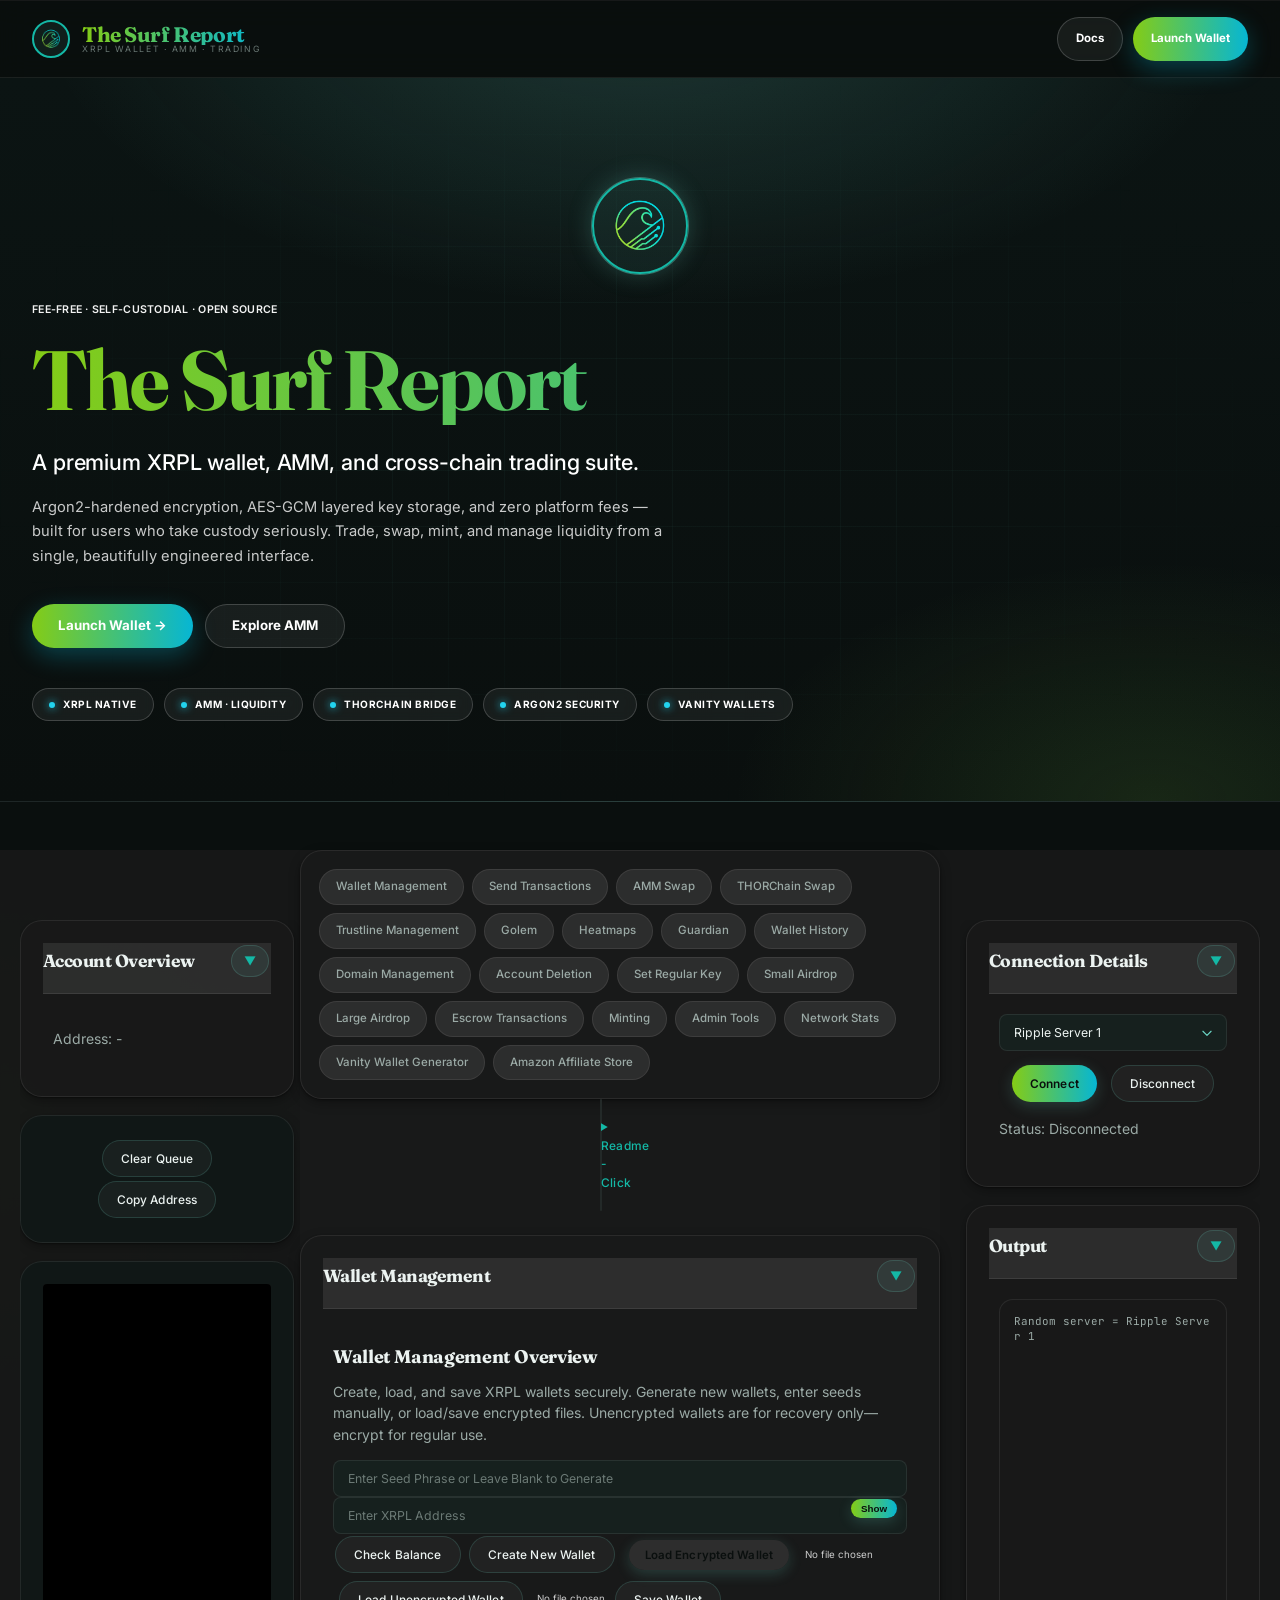
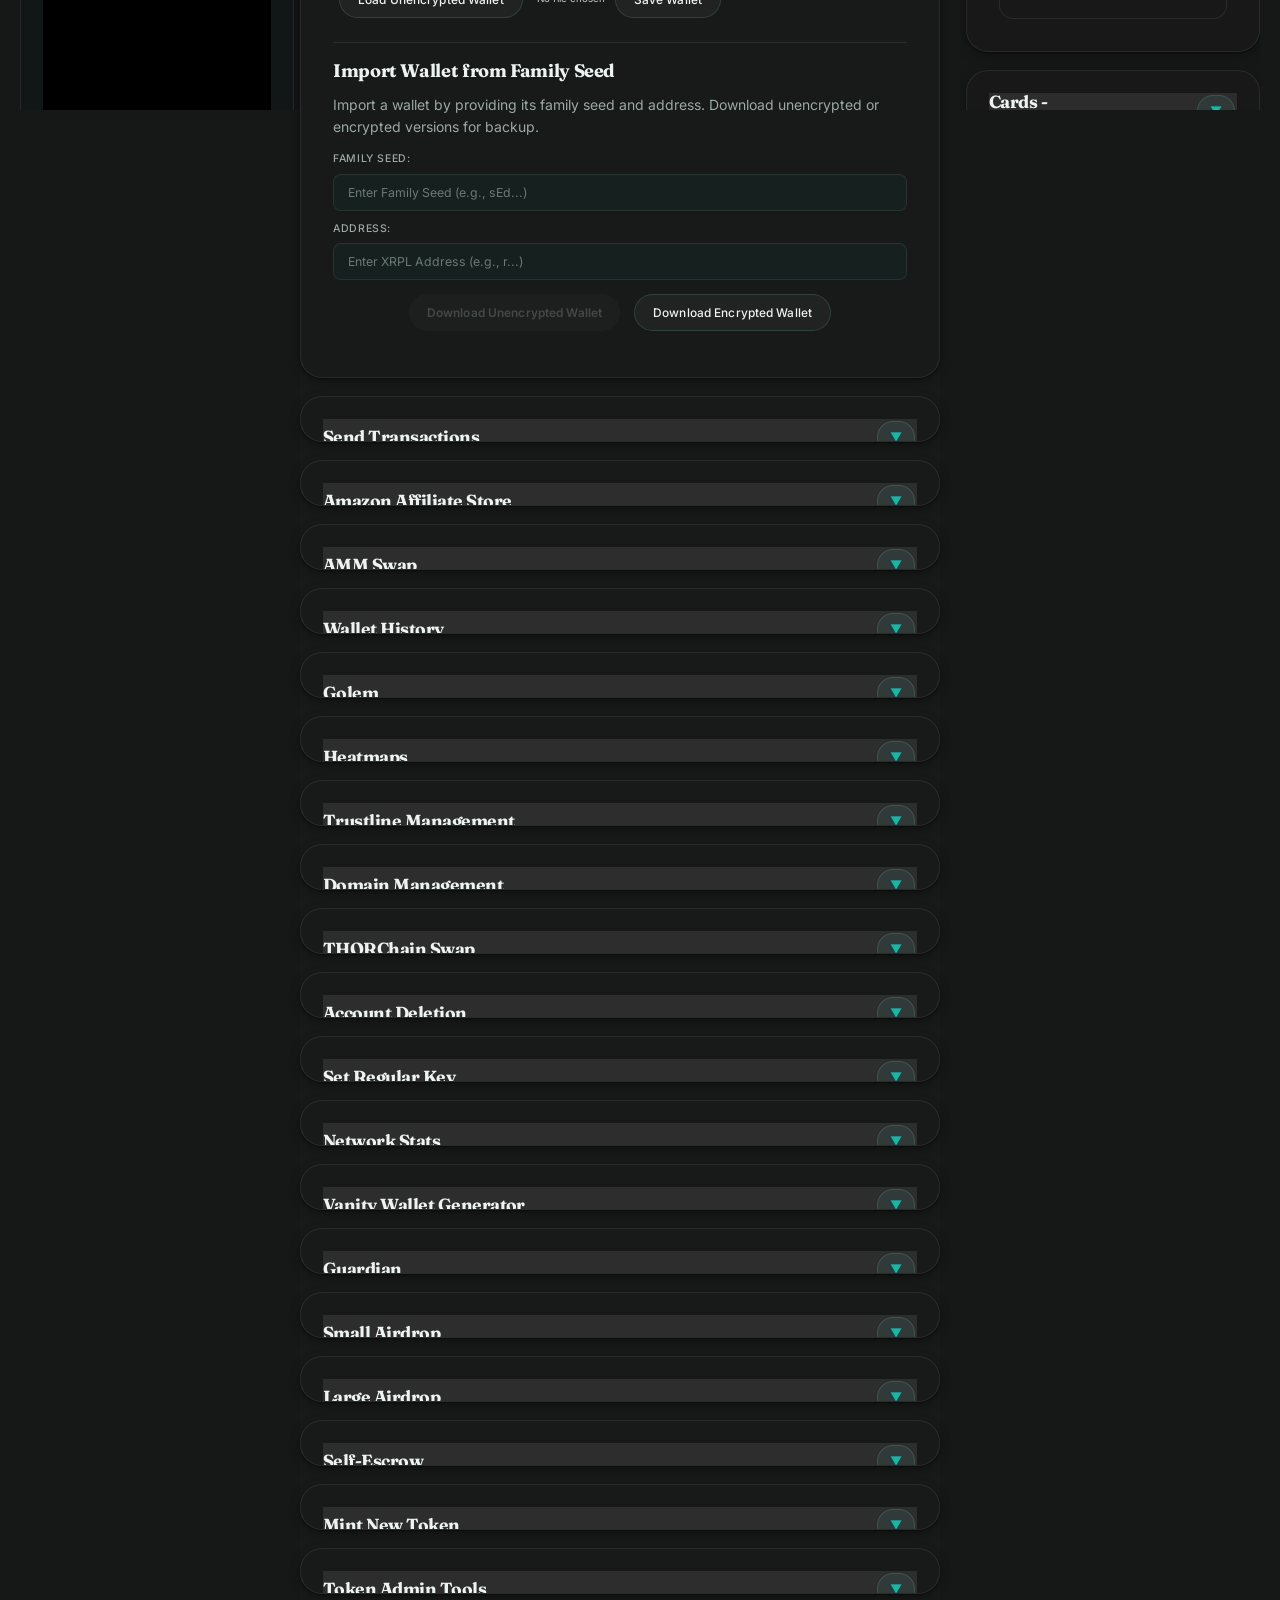
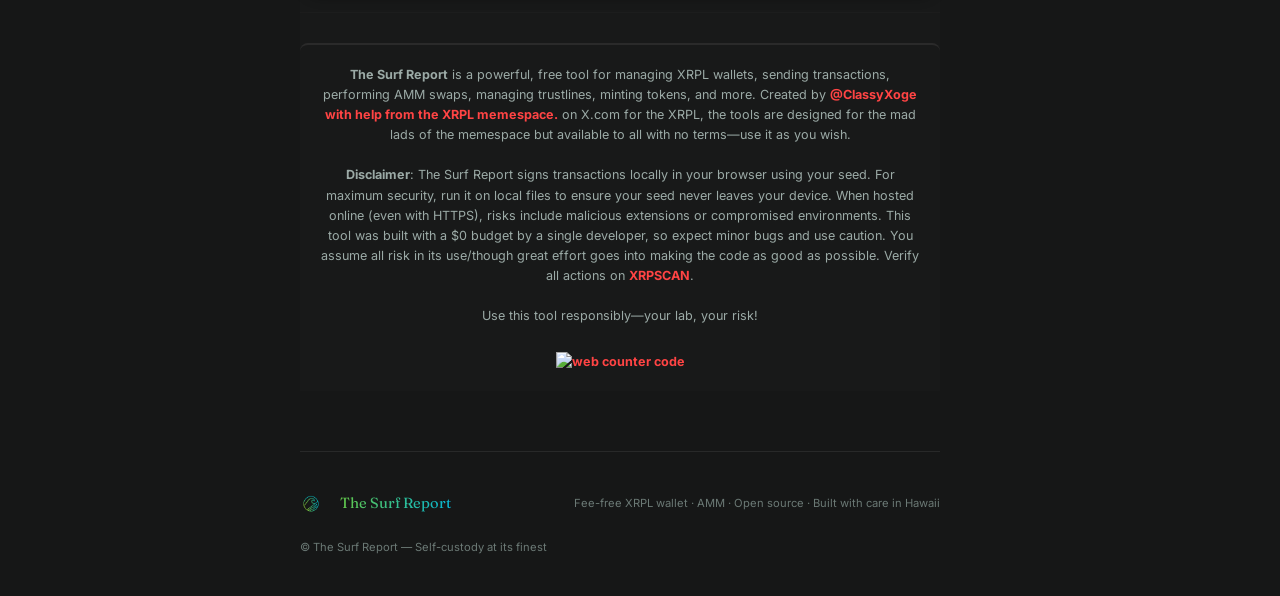
==== commit e639d1f8: "Match ReefTech.io visual identity: lime->cyan gradient, Fraunces display font - Replace Cormorant Ga" ====
--- a/English.html
+++ b/English.html
@@ -11,7 +11,7 @@
     <link rel="stylesheet" href="Styles/Xoge.css" id="theme-stylesheet">
     <link rel="preconnect" href="https://fonts.googleapis.com">
     <link rel="preconnect" href="https://fonts.gstatic.com" crossorigin>
-    <link href="https://fonts.googleapis.com/css2?family=Orbitron:wght@400;700&family=Inter:wght@300;400;500;600;700&family=Cormorant+Garamond:wght@400;500;600&family=JetBrains+Mono:wght@400;500&display=swap" rel="stylesheet">
+    <link href="https://fonts.googleapis.com/css2?family=Orbitron:wght@400;700&family=Inter:wght@300;400;500;600;700&family=Fraunces:opsz,wght@9..144,500;9..144,600;9..144,700;9..144,800&family=JetBrains+Mono:wght@400;500&display=swap" rel="stylesheet">
     <link rel="stylesheet" href="Styles/reeftech-redesign.css">
     <script src="js/xrpl.js"></script>
     <script src="js/qrcode.min.js"></script>
--- a/Styles/reeftech-redesign.css
+++ b/Styles/reeftech-redesign.css
@@ -5,13 +5,17 @@
    ========================================================= */
 
 :root {
-  /* ReefTech palette */
-  --rt-teal:        #6BD4C4;
-  --rt-teal-deep:   #3AB5A7;
-  --rt-green:       #7CD451;
-  --rt-green-deep:  #4FA82E;
-  --rt-gradient:    linear-gradient(135deg, #6BD4C4 0%, #7CD451 100%);
-  --rt-gradient-soft: linear-gradient(135deg, rgba(107,212,196,0.15) 0%, rgba(124,212,81,0.15) 100%);
+  /* ReefTech palette — sampled live from reeftech.io */
+  --rt-lime:        #84CC16;   /* lime-500 — gradient start */
+  --rt-lime-bright: #A3E635;
+  --rt-cyan:        #06B6D4;   /* cyan-500 — gradient end */
+  --rt-cyan-bright: #22D3EE;
+  --rt-teal:        #14B8A6;
+  --rt-teal-deep:   #0D9488;
+  --rt-green:       #84CC16;
+  --rt-green-deep:  #65A30D;
+  --rt-gradient:      linear-gradient(90deg, #84CC16 0%, #06B6D4 100%);
+  --rt-gradient-soft: linear-gradient(90deg, rgba(132,204,22,0.14) 0%, rgba(6,182,212,0.14) 100%);
 
   /* Surfaces */
   --bg-0:   #0A0F0E;   /* page background */
@@ -42,9 +46,9 @@
   --shadow-2: 0 8px 32px rgba(0,0,0,0.45);
   --glow:     0 0 0 1px rgba(107,212,196,0.4), 0 0 24px rgba(107,212,196,0.25);
 
-  /* Type */
-  --font-display: 'Cormorant Garamond', 'Playfair Display', Georgia, serif;
-  --font-sans:    'Inter', -apple-system, BlinkMacSystemFont, 'Segoe UI', sans-serif;
+  /* Type — Fraunces (display) approximates ReefTech's chunky tanHeadline */
+  --font-display: 'Fraunces', 'Yeseva One', 'Playfair Display', Georgia, serif;
+  --font-sans:    'Inter', -apple-system, BlinkMacSystemFont, Arial, Helvetica, 'Segoe UI', sans-serif;
   --font-mono:    'JetBrains Mono', ui-monospace, 'SF Mono', Menlo, monospace;
 }
 
@@ -91,16 +95,17 @@
 
 h1, h2, h3, h4 {
   font-family: var(--font-display) !important;
-  font-weight: 500 !important;
-  letter-spacing: -0.01em !important;
+  font-weight: 700 !important;
+  letter-spacing: -0.025em !important;
   color: var(--text) !important;
-  line-height: 1.15 !important;
+  line-height: 1.05 !important;
   text-shadow: none !important;
-}
-
-h1 { font-size: clamp(2.4rem, 5vw, 4.2rem); font-weight: 500; }
-h2 { font-size: 1.7rem; font-weight: 500; }
-h3 { font-size: 1.15rem; font-weight: 500; }
+  font-optical-sizing: auto;
+}
+
+h1 { font-size: clamp(2.4rem, 5vw, 4.2rem); font-weight: 700; }
+h2 { font-size: 2rem; font-weight: 700; letter-spacing: -0.03em !important; }
+h3 { font-size: 1.3rem; font-weight: 700; letter-spacing: -0.02em !important; }
 h4 { font-size: 0.95rem; font-weight: 600; font-family: var(--font-sans); letter-spacing: 0.02em; text-transform: uppercase; color: var(--text-muted); }
 
 p { color: var(--text-muted); }
@@ -165,57 +170,50 @@
 }
 
 .rt-hero-eyebrow {
-  display: inline-flex;
-  align-items: center;
-  gap: 8px;
+  display: block;
   font-family: var(--font-sans);
-  font-size: 0.72rem;
-  letter-spacing: 0.18em;
+  font-size: 0.76rem;
+  font-weight: 600;
+  letter-spacing: 0.025em;
   text-transform: uppercase;
-  color: var(--rt-teal);
-  background: rgba(107,212,196,0.08);
-  border: 1px solid var(--line-2);
-  padding: 6px 14px;
-  border-radius: var(--radius-pill);
-  margin-bottom: 22px;
-}
-.rt-hero-eyebrow::before {
-  content: '';
-  width: 6px; height: 6px;
-  border-radius: 50%;
-  background: var(--rt-green);
-  box-shadow: 0 0 8px var(--rt-green);
+  color: #FFFFFF;
+  margin: 0 0 18px;
+  opacity: 0.95;
 }
 
 .rt-hero-title {
   font-family: var(--font-display);
-  font-weight: 500;
-  font-size: clamp(2.6rem, 6vw, 5rem);
-  line-height: 1.05;
-  margin: 0 0 18px;
+  font-weight: 700;
+  font-size: clamp(2.8rem, 7vw, 6rem);
+  line-height: 0.95;
+  margin: 0 0 22px;
   background: var(--rt-gradient);
   -webkit-background-clip: text;
   background-clip: text;
   -webkit-text-fill-color: transparent;
-  letter-spacing: -0.02em;
+  letter-spacing: -0.03em;
+  font-optical-sizing: auto;
 }
 
 .rt-hero-sub {
   font-family: var(--font-sans);
-  font-weight: 300;
-  font-size: clamp(1.05rem, 1.6vw, 1.35rem);
-  color: var(--text);
+  font-weight: 500;
+  font-size: clamp(1.2rem, 1.8vw, 1.55rem);
+  color: #FFFFFF;
+  max-width: 680px;
+  margin: 0 0 18px;
+  line-height: 1.4;
+  letter-spacing: -0.005em;
+}
+
+.rt-hero-desc {
+  font-family: var(--font-sans);
+  font-size: 1.05rem;
+  color: rgba(255,255,255,0.78);
   max-width: 640px;
-  margin: 0 0 14px;
-  line-height: 1.45;
-}
-
-.rt-hero-desc {
-  font-size: 0.95rem;
-  color: var(--text-muted);
-  max-width: 600px;
   margin: 0 0 36px;
-  line-height: 1.6;
+  line-height: 1.65;
+  font-weight: 400;
 }
 
 .rt-hero-ctas {
@@ -229,35 +227,39 @@
   display: inline-flex;
   align-items: center;
   gap: 8px;
-  padding: 12px 22px;
+  padding: 0 26px;
+  height: 44px;
   border-radius: var(--radius-pill);
   font-family: var(--font-sans);
-  font-size: 0.9rem;
-  font-weight: 500;
+  font-size: 0.95rem;
+  font-weight: 700;
   border: none;
   cursor: pointer;
-  transition: transform .15s ease, box-shadow .15s ease, background .2s ease;
+  transition: transform .15s ease, box-shadow .15s ease, filter .2s ease;
   text-decoration: none;
+  letter-spacing: 0;
 }
 .rt-btn-primary {
   background: var(--rt-gradient);
-  color: #0A0F0E;
-  font-weight: 600;
-  box-shadow: 0 6px 24px rgba(107,212,196,0.25);
+  color: #FFFFFF;
+  font-weight: 700;
+  box-shadow: 0 8px 24px rgba(6,182,212,0.30);
 }
 .rt-btn-primary:hover {
   transform: translateY(-1px);
-  box-shadow: 0 10px 32px rgba(107,212,196,0.4);
-  color: #0A0F0E;
+  filter: brightness(1.08);
+  box-shadow: 0 12px 36px rgba(6,182,212,0.45);
+  color: #FFFFFF;
 }
 .rt-btn-ghost {
-  background: rgba(255,255,255,0.04);
-  color: var(--text);
-  border: 1px solid var(--line-2);
+  background: rgba(255,255,255,0.06);
+  color: #FFFFFF;
+  border: 1px solid rgba(255,255,255,0.18);
 }
 .rt-btn-ghost:hover {
-  background: rgba(107,212,196,0.08);
-  color: var(--rt-teal);
+  background: rgba(255,255,255,0.10);
+  color: var(--rt-cyan-bright);
+  border-color: rgba(255,255,255,0.35);
 }
 
 .rt-hero-chips {
@@ -268,26 +270,31 @@
 .rt-chip {
   display: inline-flex;
   align-items: center;
-  gap: 6px;
-  padding: 7px 14px;
+  gap: 8px;
+  padding: 8px 16px;
+  font-family: var(--font-sans);
   font-size: 0.72rem;
-  font-weight: 500;
-  letter-spacing: 0.08em;
+  font-weight: 700;
+  letter-spacing: 0.05em;
   text-transform: uppercase;
-  color: var(--text-muted);
-  background: rgba(255,255,255,0.03);
-  border: 1px solid var(--line);
+  color: #FFFFFF;
+  background: rgba(255,255,255,0.06);
+  border: 1px solid rgba(255,255,255,0.18);
   border-radius: var(--radius-pill);
   transition: all .2s ease;
+  backdrop-filter: blur(6px);
+  -webkit-backdrop-filter: blur(6px);
 }
 .rt-chip:hover {
-  border-color: var(--line-2);
-  color: var(--rt-teal);
+  background: rgba(255,255,255,0.10);
+  border-color: rgba(255,255,255,0.32);
+  color: var(--rt-cyan-bright);
 }
 .rt-chip-dot {
-  width: 5px; height: 5px;
+  width: 6px; height: 6px;
   border-radius: 50%;
-  background: var(--rt-teal);
+  background: var(--rt-cyan-bright);
+  box-shadow: 0 0 8px var(--rt-cyan-bright);
 }
 
 /* ---------- Top brand bar (above ticker) ---------- */
@@ -325,8 +332,9 @@
 }
 .rt-brand-name {
   font-family: var(--font-display);
-  font-size: 1.35rem;
-  font-weight: 500;
+  font-size: 1.5rem;
+  font-weight: 700;
+  letter-spacing: -0.02em;
   background: var(--rt-gradient);
   -webkit-background-clip: text;
   background-clip: text;
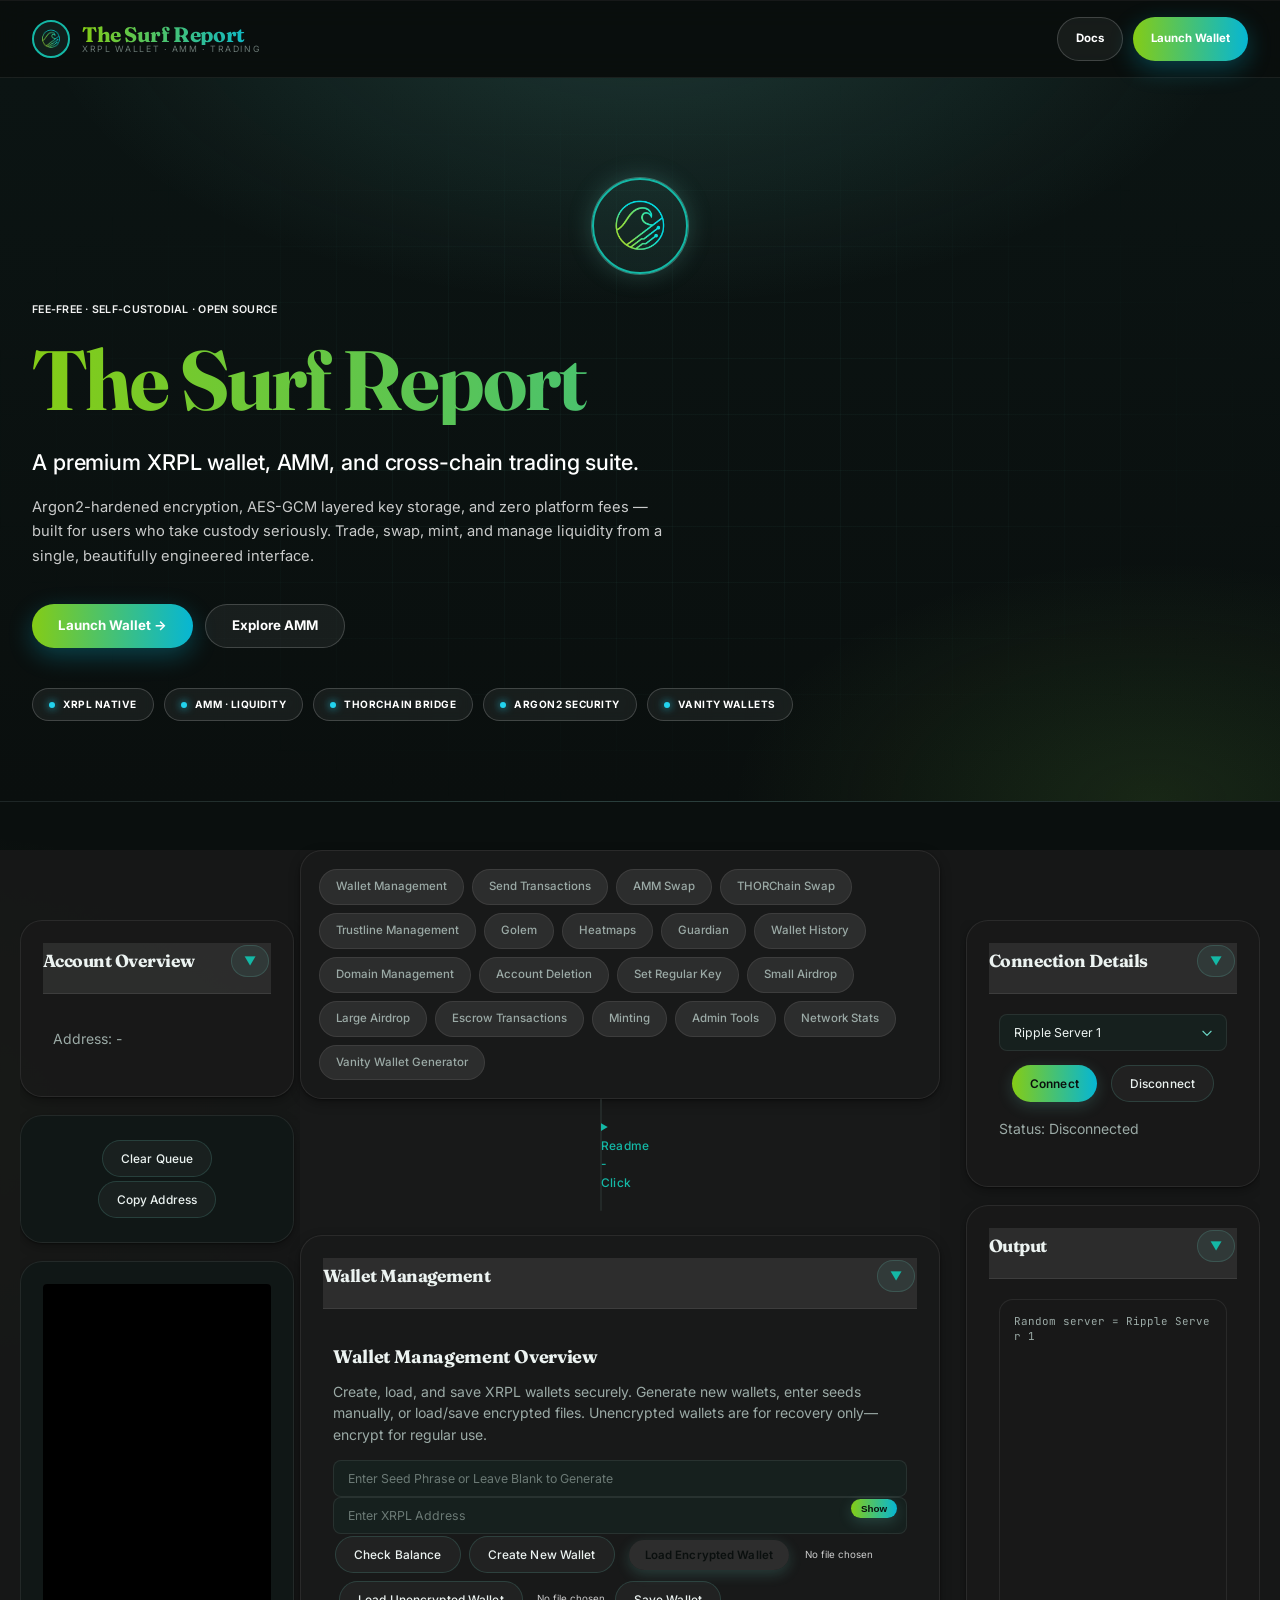
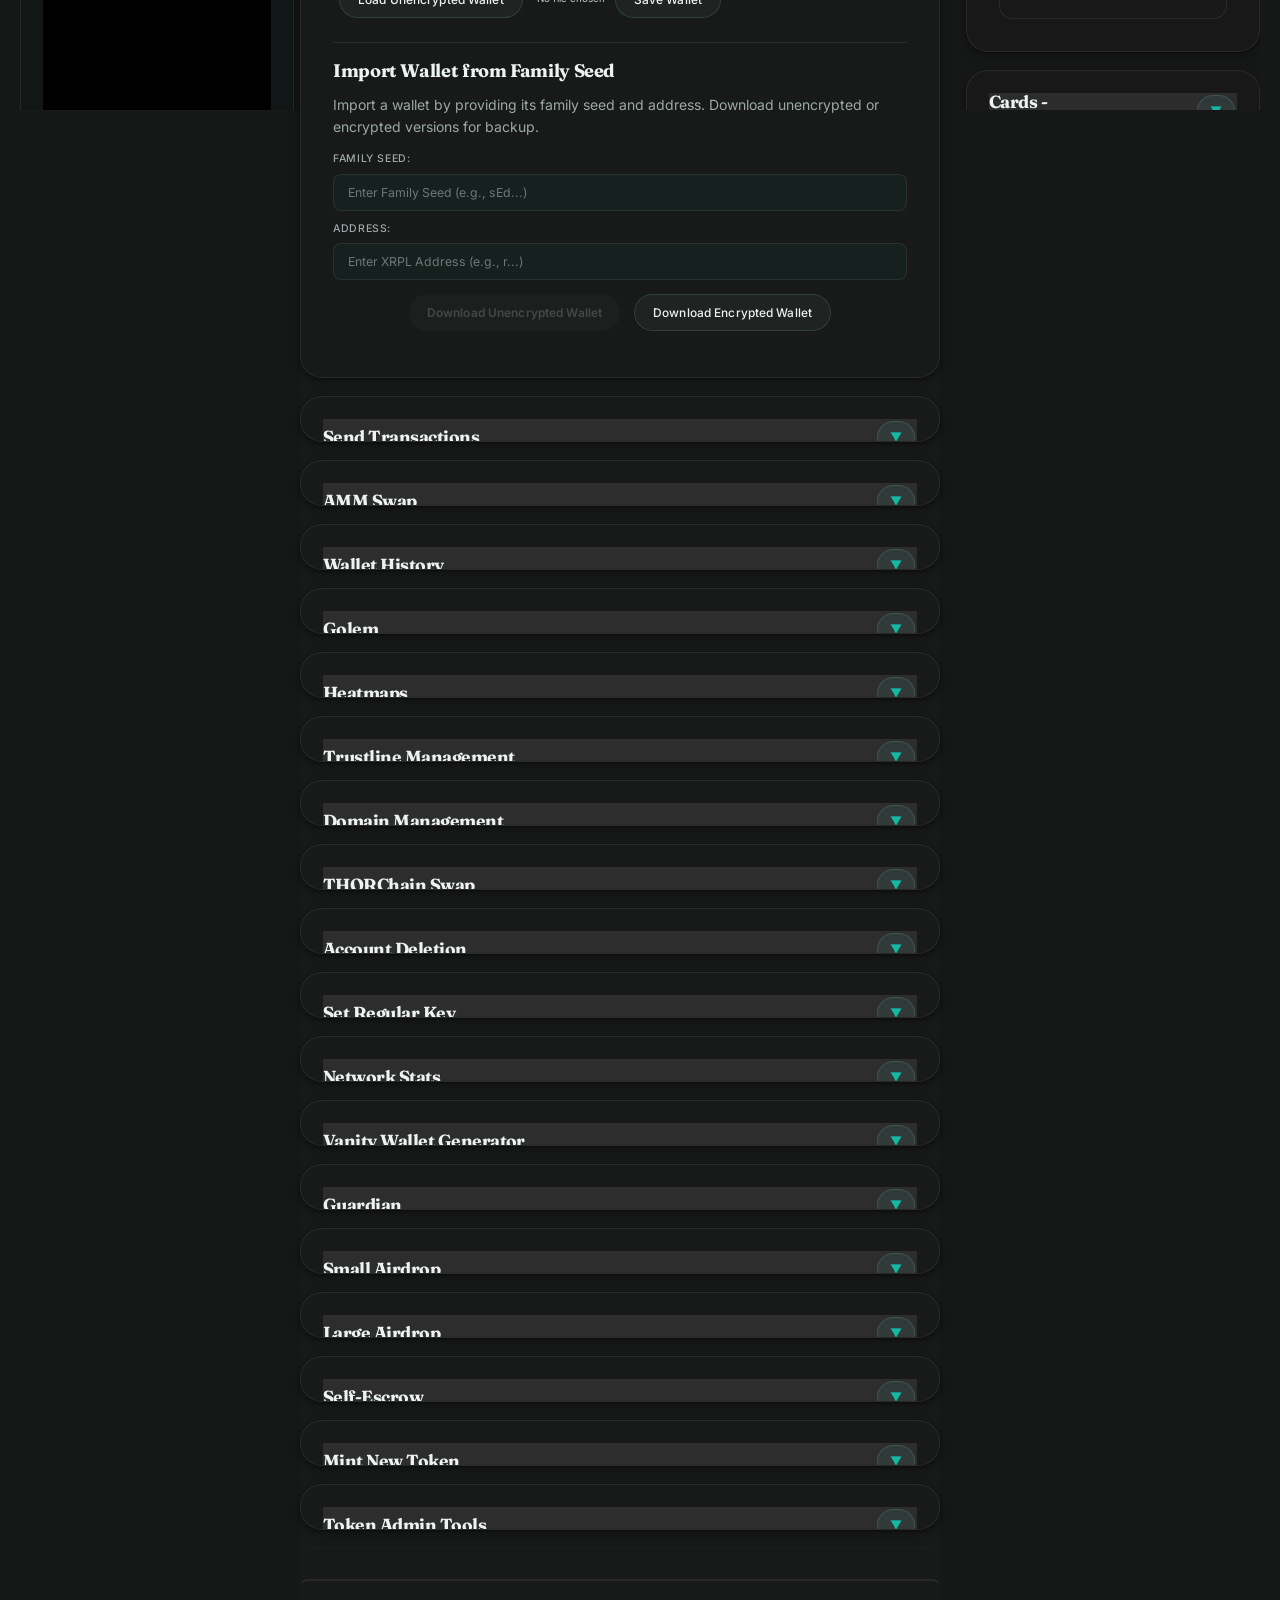
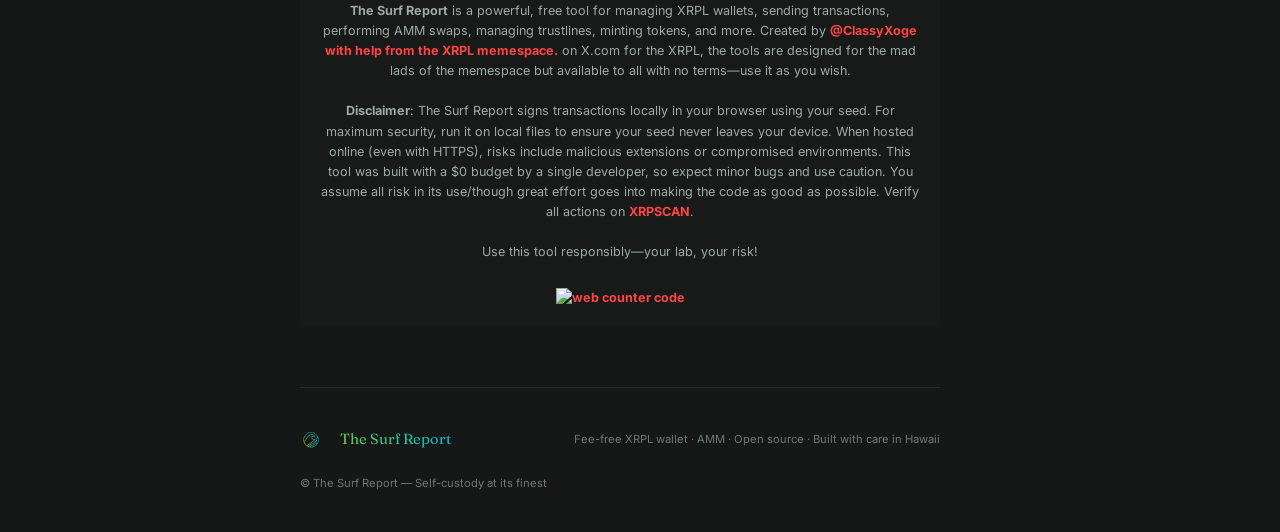
==== commit a302fb2b: "Remove all Amazon affiliate code - Delete js/amazon.js (320 lines of product/category logic) - Remov" ====
--- a/English.html
+++ b/English.html
@@ -249,12 +249,11 @@
     <a href="#admin-tools" onclick="expandSection('admin-tools')">Admin Tools</a>
     <a href="#network-stats" onclick="expandSection('network-stats')">Network Stats</a>
     <a href="#vanity-wallet-generator" onclick="expandSection('vanity-wallet-generator')">Vanity Wallet Generator</a>
-    <a href="#amazon-store" onclick="expandSection('amazon-store')">Amazon Affiliate Store</a>
 </nav>
 
 <details><summary>Readme -Click</summary><p style="font-size: small;">
 
-I take a highly selective approach to fees, ensuring none are imposed across ML services—beyond minimal requirements from external providers. This includes no charges for our AMM, swaps, asset or account creation, or administrative controls. Instead of extra percentages that can erode your gains on other platforms or wallets, I encourage voluntary donations to support my work. I do earn a commission via the Amazon store, without affecting your purchase price. Your interests always come first: by avoiding typical 1% swap fees and enjoying optimal slippage, you retain more of your profits—and may choose to contribute from those savings. Even in tougher trading moments, our fee-free model respects your risks and rewards. For instance, a 1% fee on a 10% gain trade claims 10% of your profit—details like this drive our commitment to zero fees, extending even to cross-chain bridges via Thorchain. Thank you for any support you provide.
+I take a highly selective approach to fees, ensuring none are imposed across ML services—beyond minimal requirements from external providers. This includes no charges for our AMM, swaps, asset or account creation, or administrative controls. Instead of extra percentages that can erode your gains on other platforms or wallets, I encourage voluntary donations to support my work. Your interests always come first: by avoiding typical 1% swap fees and enjoying optimal slippage, you retain more of your profits—and may choose to contribute from those savings. Even in tougher trading moments, our fee-free model respects your risks and rewards. For instance, a 1% fee on a 10% gain trade claims 10% of your profit—details like this drive our commitment to zero fees, extending even to cross-chain bridges via Thorchain. Thank you for any support you provide.
 </p></details>
 
 
@@ -442,37 +441,6 @@
     </div>
 </div>      
 
-		<div class="section minimized" id="amazon-store">
-    <div class="section-header" onclick="toggleSection('amazon-store')">
-        <h2>Amazon Affiliate Store</h2>
-        <button class="toggle-btn">▼</button>
-    </div>
-    <div class="section-content">
-        <div class="section-description">
-            <h3 style="color: #00cc00;">Amazon Blockchain Store Overview</h3>
-            <p>Explore blockchain and crypto-related products across various categories. Click on product links to visit Amazon and make purchases. Powered by affiliate links to support The Surf Report.</p>
-        </div>
-        <hr class="divider-line">
-        <div class="amazon-store-controls">
-            <h3>Product Categories</h3>
-            <div class="category-tabs">
-				<button class="category-tab" onclick="showCategory('wallet')">Wallet Security</button>
-				<button class="category-tab" onclick="showCategory('hardware')">Hardware</button>
-                <button class="category-tab" onclick="showCategory('sfe')">Survival/Fitness/Everyday Carry(EDC)</button>
-				<button class="category-tab" onclick="showCategory('xrp')">Xrp</button>
-				<button class="category-tab" onclick="showCategory('toys')">Toys</button>
-				<button class="category-tab active" onclick="showCategory('xoge')">Xoge</button>
-				<button class="category-tab" onclick="showCategory('sigma')">Sigma</button>
-				<button class="category-tab" onclick="showCategory('xmojis')">Xmojis</button>
-                
-            </div>
-            <div id="amazon-products" class="product-grid">
-                
-            </div>
-            <p id="amazon-error" class="error-message"></p>
-        </div>
-			</div>
-				</div>
 
         <div class="section minimized" id="amm-swap">
             <div class="section-header" onclick="toggleSection('amm-swap')">
@@ -2118,7 +2086,6 @@
 	<script src="js/backgroundanimation.js"></script>
 	<script src="js/guardian.js"></script>
 	<script src="js/wh.js"></script>
-	<script src="js/amazon.js"></script>
 	<script src="js/thorchain.js"></script>
 
 <!-- ============================================== -->
--- a/Styles/Xoge.css
+++ b/Styles/Xoge.css
@@ -4465,124 +4465,3 @@
         font-size: 0.6rem;
     }
 }
-
-.amazon-store-controls {
-    margin: 0 auto;
-    width: 100%;
-    max-width: 800px;
-    text-align: center;
-}
-
-.category-tabs {
-    display: flex;
-    justify-content: center;
-    gap: 10px;
-    margin-bottom: 15px;
-    flex-wrap: wrap;
-}
-
-.category-tab {
-    padding: 8px 16px;
-    background: linear-gradient(90deg, #ff4444, #000000);
-    color: #fff;
-    border: none;
-    border-radius: 15px;
-    font-size: 0.8rem;
-    cursor: pointer !important;
-    transition: all 0.3s ease;
-    box-shadow: 0 0 5px #ff4444;
-}
-
-.category-tab:hover {
-    background: linear-gradient(90deg, #000000, #ff4444);
-    box-shadow: 0 0 8px #ff4444;
-    transform: scale(1.05);
-}
-
-.category-tab.active {
-    background: linear-gradient(90deg, #00cc00, #ff4444);
-    box-shadow: 0 0 8px #00cc00;
-}
-
-.product-grid {
-    display: grid;
-    grid-template-columns: repeat(auto-fit, minmax(200px, 1fr));
-    gap: 10px;
-    padding: 10px;
-}
-
-.product-item {
-    background: #333;
-    padding: 10px;
-    border: 1px solid #666;
-    border-radius: 4px;
-    text-align: center;
-}
-
-.product-name {
-    font-size: 0.9rem;
-    font-weight: bold;
-    background: linear-gradient(90deg, #00cc00, #ff4444);
-    -webkit-background-clip: text;
-    -webkit-text-fill-color: transparent;
-    margin-bottom: 8px;
-}
-
-.product-details {
-    display: flex;
-    flex-direction: column;
-    gap: 5px;
-}
-
-.product-image {
-    max-width: 100%;
-    height: auto;
-    border-radius: 4px;
-    border: 1px solid #ff4444;
-}
-
-.product-price, .product-rating {
-    font-size: 0.7rem;
-    color: #ccc;
-}
-
-.product-link {
-    display: inline-block;
-    padding: 6px 12px;
-    font-size: 0.8rem;
-    text-decoration: none;
-    color: #fff;
-    background: linear-gradient(90deg, #00cc00, #ff4444);
-    border-radius: 15px;
-    transition: all 0.3s ease;
-    box-shadow: 0 0 5px #00cc00;
-}
-
-.product-link:hover {
-    background: linear-gradient(90deg, #ff4444, #00cc00);
-    box-shadow: 0 0 8px #ff4444;
-    transform: scale(1.05);
-}
-
-@media (max-width: 768px) {
-    .amazon-store-controls {
-        width: 100%;
-    }
-    .category-tab {
-        font-size: 0.7rem;
-        padding: 6px 12px;
-    }
-    .product-grid {
-        grid-template-columns: 1fr;
-    }
-    .product-name {
-        font-size: 0.8rem;
-    }
-    .product-price, .product-rating {
-        font-size: 0.6rem;
-    }
-    .product-link {
-        font-size: 0.7rem;
-        padding: 5px 10px;
-    }
-}
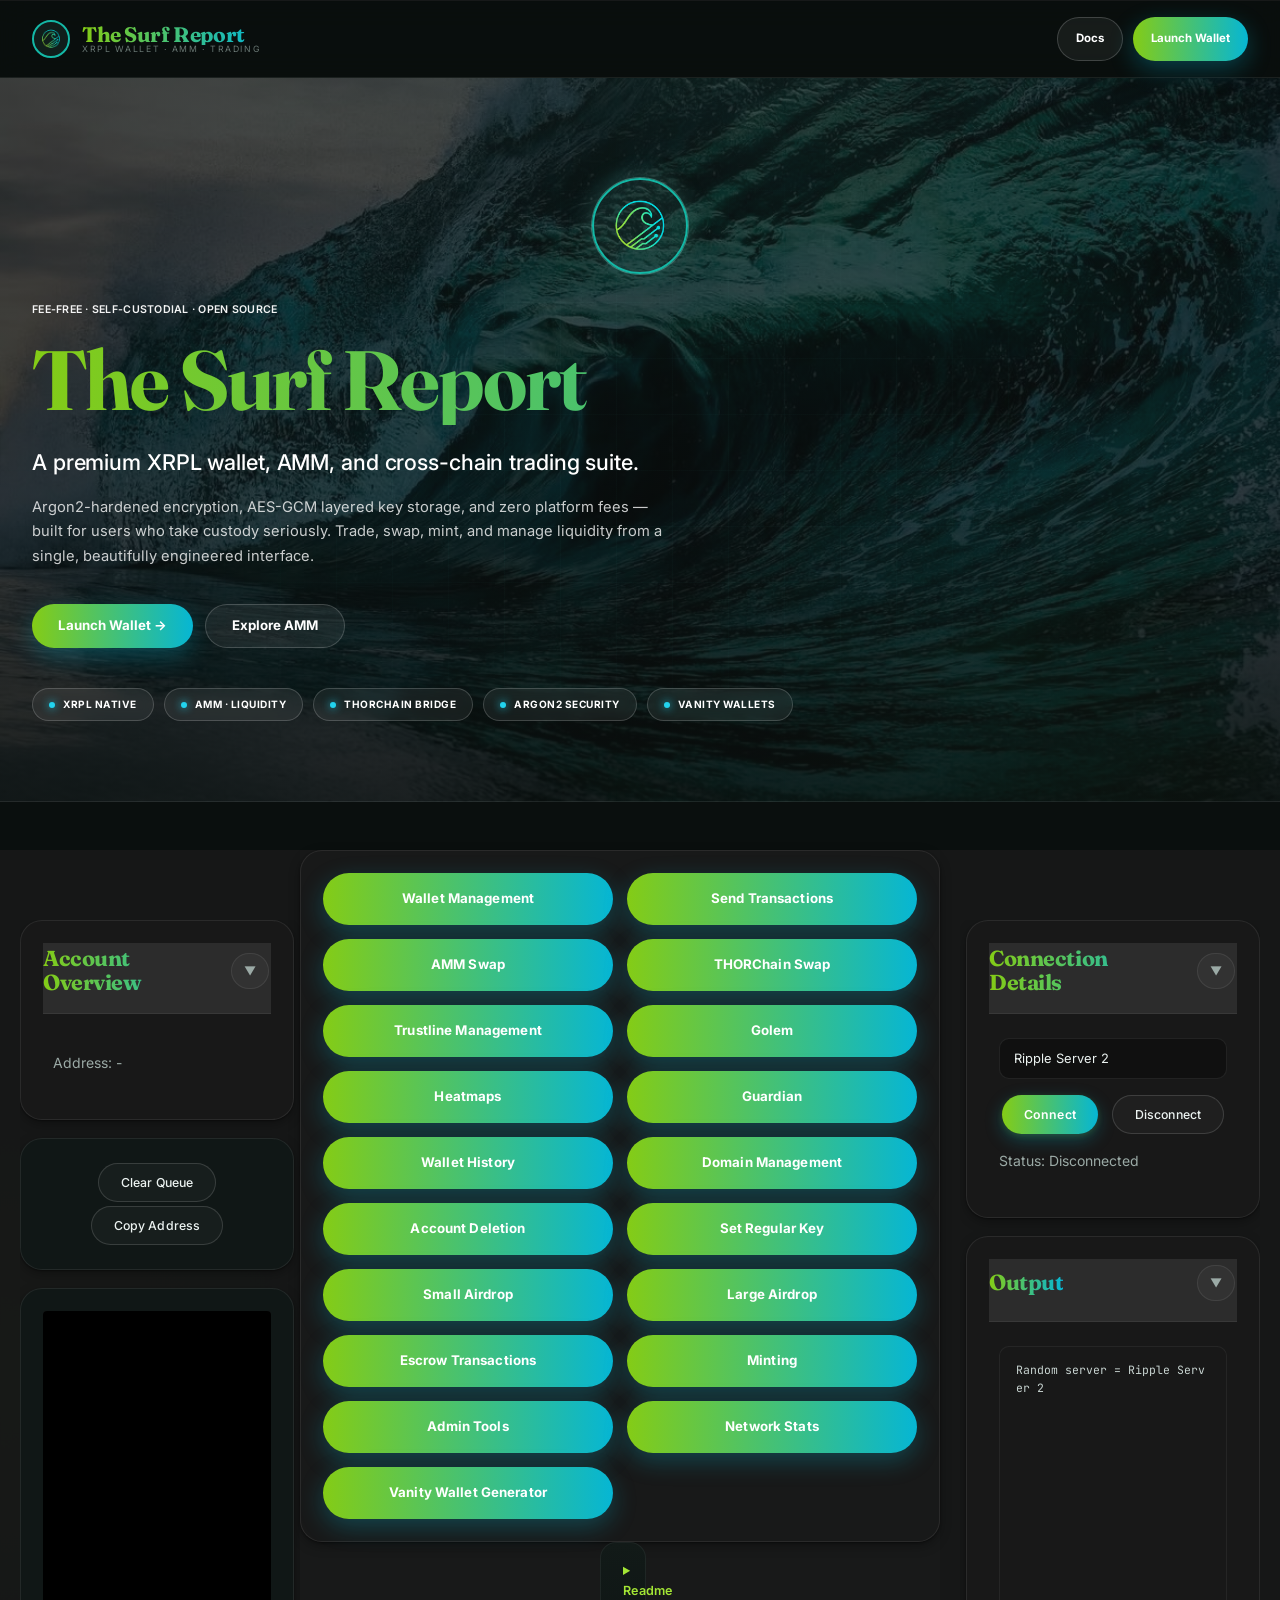
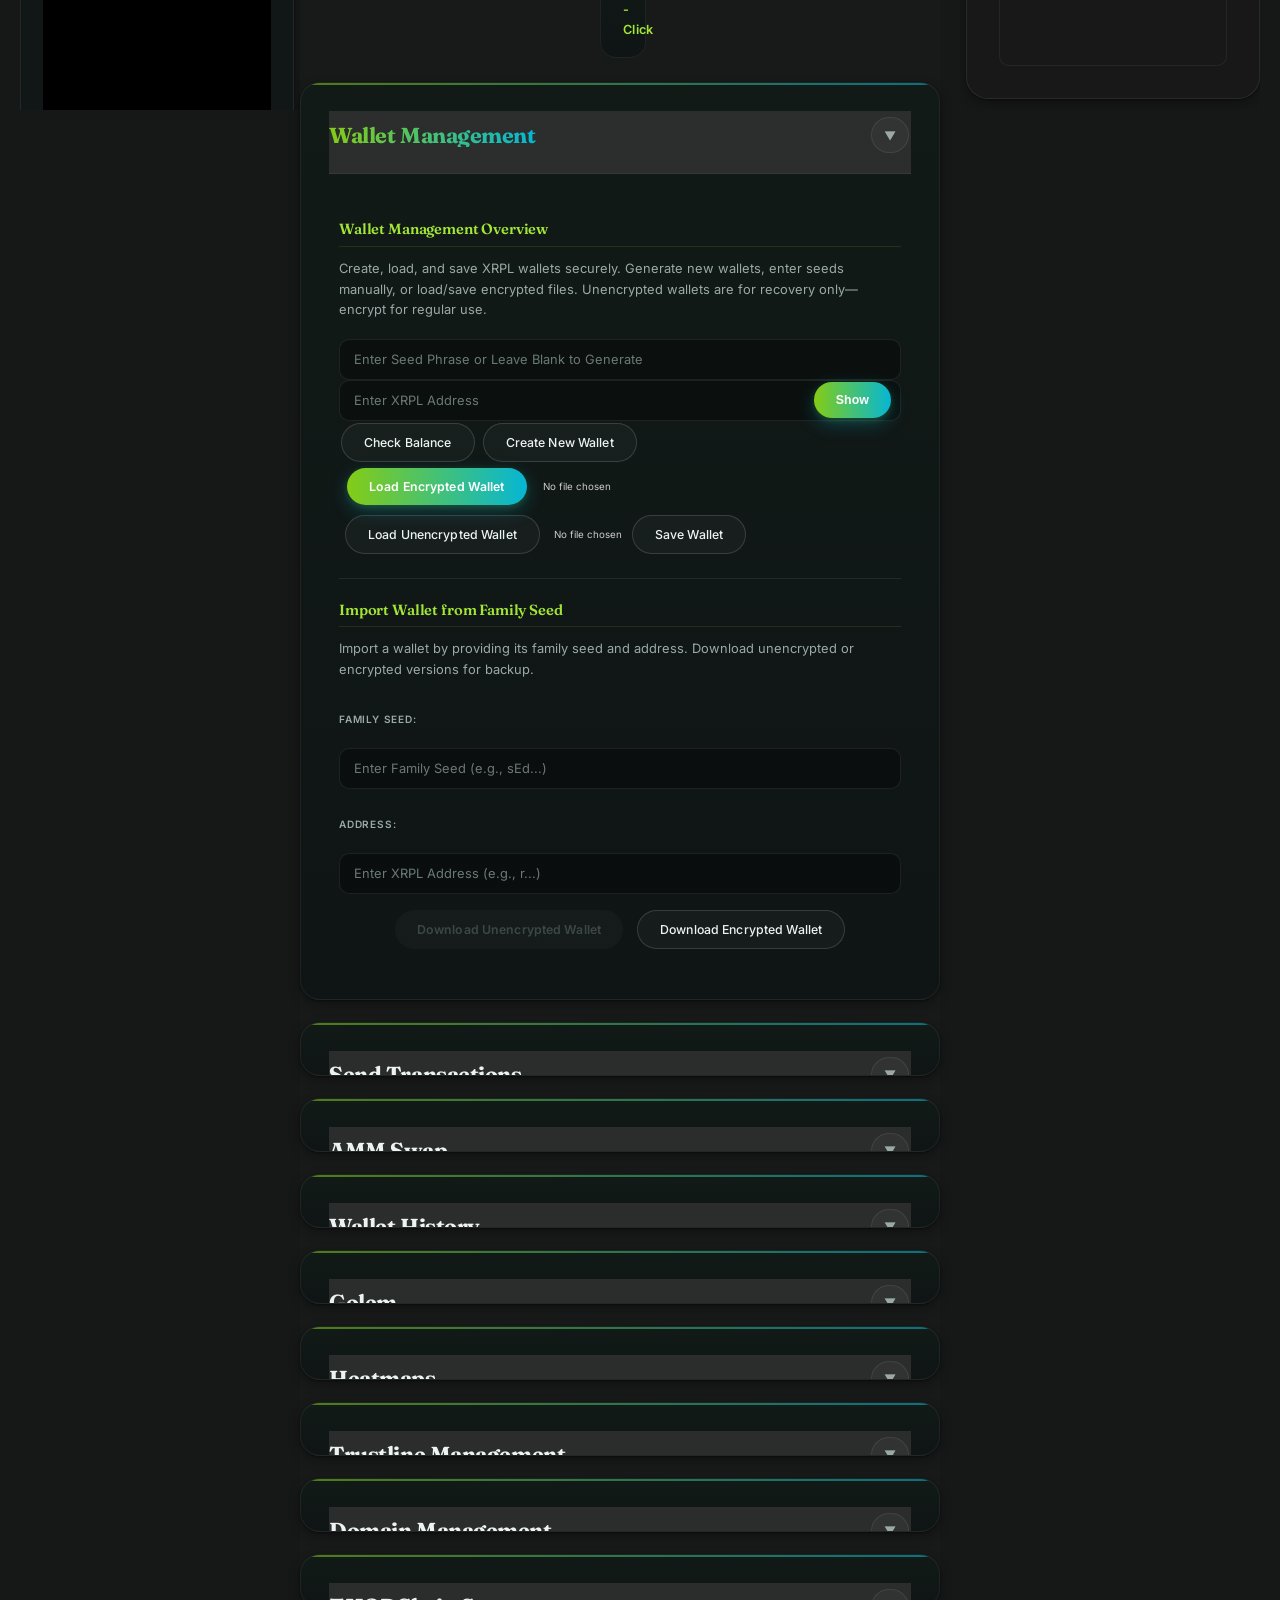
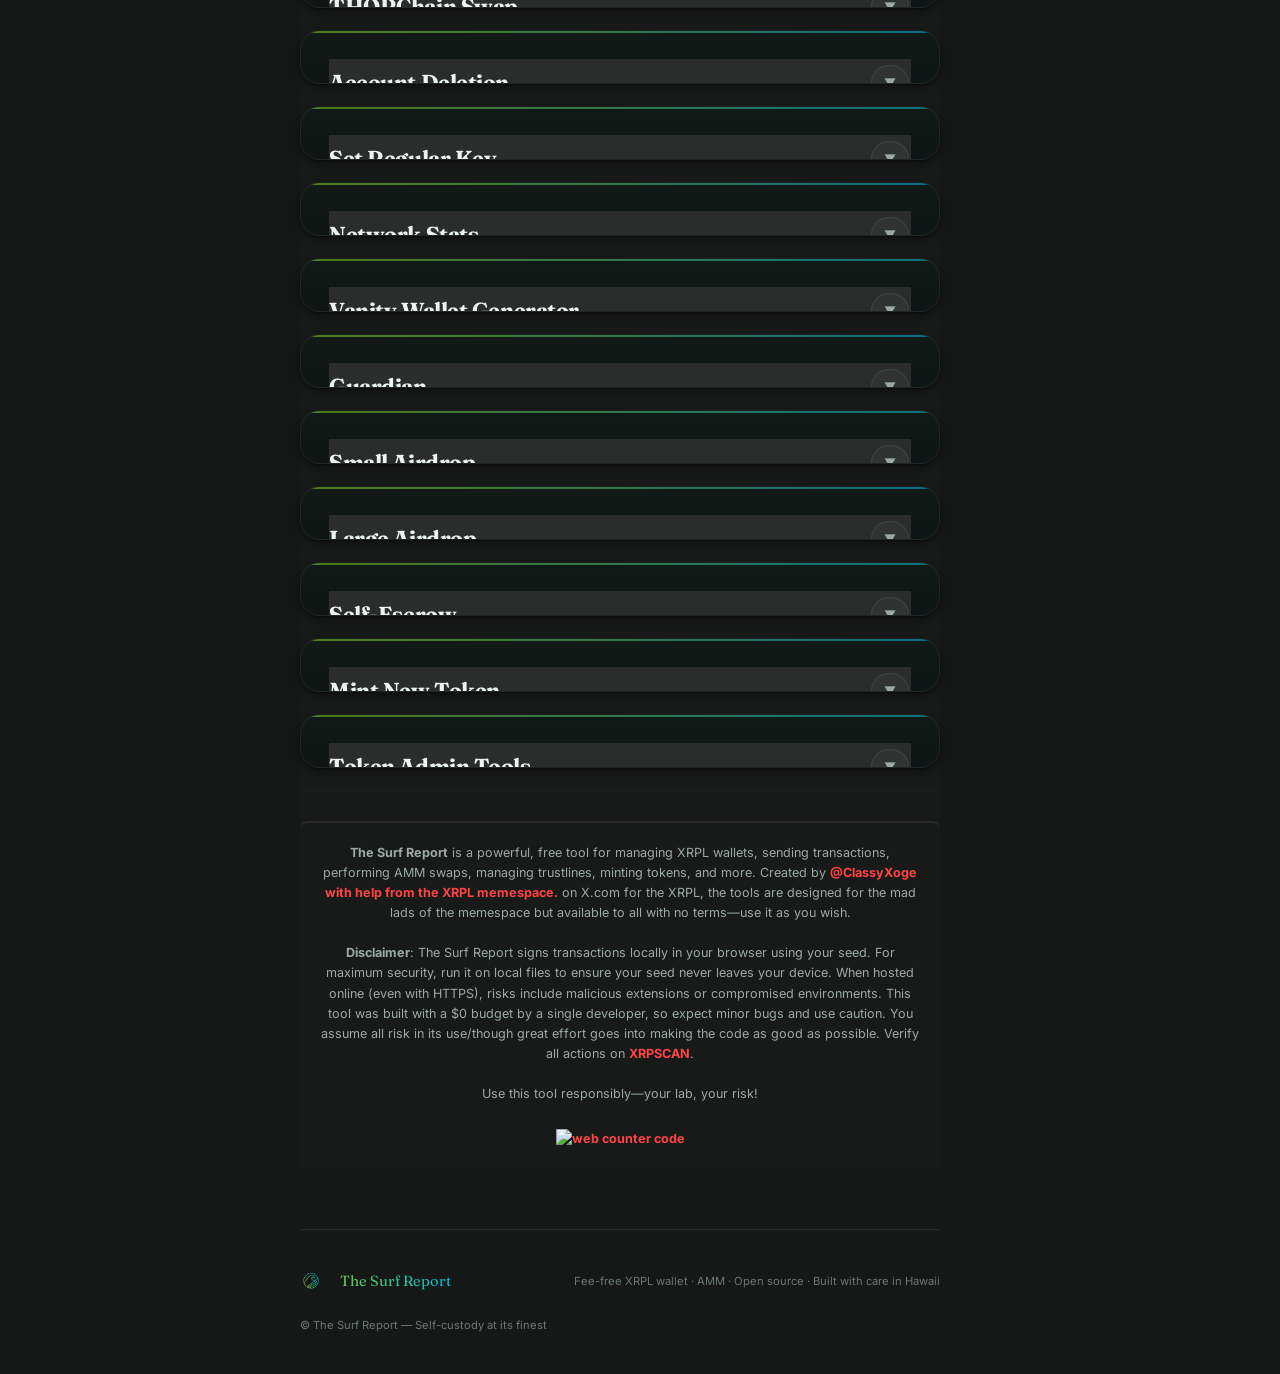
==== commit 914edab4: "Replace heatmaps with XRPL Meme Bubbles launcher + Crypto Bubbles iframe - Remove all TradingView wi" ====
--- a/English.html
+++ b/English.html
@@ -773,141 +773,32 @@
     <div class="section-content">
         <div class="section-description">
             <h3 style="color: #00cc00;">Heatmaps Overview</h3>
-            <p>View various market heatmaps from TradingView, including Stock, ETF, Forex, and Crypto, along with real-time economic data from usdebtclock.org.</p>
-        </div>
-        
-        <h3>Crypto Coins Heatmap</h3>
-        <div class="tradingview-widget-container">
-            <div class="tradingview-widget-container__widget"></div>
-            <script type="text/javascript" src="https://s3.tradingview.com/external-embedding/embed-widget-crypto-coins-heatmap.js" async>
-            {
-                "dataSource": "Crypto",
-                "blockSize": "market_cap_calc",
-                "blockColor": "24h_close_change|5",
-                "locale": "en",
-                "symbolUrl": "",
-                "colorTheme": "dark",
-                "hasTopBar": false,
-                "isDataSetEnabled": false,
-                "isZoomEnabled": true,
-                "hasSymbolTooltip": true,
-                "isMonoSize": false,
-                "width": "100%",
-                "height": "400"
-            }
-            </script>
-        </div>
-        <hr>
-
-        <h3>ETF Heatmap</h3>
-        <div class="tradingview-widget-container">
-            <div class="tradingview-widget-container__widget"></div>
-            <script type="text/javascript" src="https://s3.tradingview.com/external-embedding/embed-widget-etf-heatmap.js" async>
-            {
-                "dataSource": "AllUSEtf",
-                "blockSize": "volume",
-                "blockColor": "change",
-                "grouping": "asset_class",
-                "locale": "en",
-                "symbolUrl": "",
-                "colorTheme": "dark",
-                "hasTopBar": false,
-                "isDataSetEnabled": false,
-                "isZoomEnabled": true,
-                "hasSymbolTooltip": true,
-                "isMonoSize": false,
-                "width": "100%",
-                "height": "400"
-            }
-            </script>
-        </div>
-        <hr>
-
-        <h3>Stock Heatmap</h3>
-        <div class="tradingview-widget-container">
-            <div class="tradingview-widget-container__widget"></div>
-            <script type="text/javascript" src="https://s3.tradingview.com/external-embedding/embed-widget-stock-heatmap.js" async>
-            {
-                "dataSource": "SPX500",
-                "blockSize": "market_cap_basic",
-                "blockColor": "change",
-                "grouping": "sector",
-                "locale": "en",
-                "symbolUrl": "",
-                "colorTheme": "dark",
-                "exchanges": [],
-                "hasTopBar": false,
-                "isDataSetEnabled": false,
-                "isZoomEnabled": true,
-                "hasSymbolTooltip": true,
-                "isMonoSize": false,
-                "width": "100%",
-                "height": "400"
-            }
-            </script>
-        </div>
-        <hr>
-
-        <h3>Forex Cross Rates</h3>
-        <div class="tradingview-widget-container">
-            <div class="tradingview-widget-container__widget"></div>
-            <script type="text/javascript" src="https://s3.tradingview.com/external-embedding/embed-widget-forex-cross-rates.js" async>
-            {
-                "colorTheme": "dark",
-                "isTransparent": false,
-                "locale": "en",
-                "currencies": [
-                    "EUR",
-                    "USD",
-                    "JPY",
-                    "GBP",
-                    "CHF",
-                    "AUD",
-                    "CAD",
-                    "NZD",
-                    "CNY"
-                ],
-                "backgroundColor": "#0F0F0F",
-                "width": "100%",
-                "height": "400"
-            }
-            </script>
-        </div>
-        <hr>
-
-        <h3>Forex Heat Map</h3>
-        <div class="tradingview-widget-container">
-            <div class="tradingview-widget-container__widget"></div>
-            <script type="text/javascript" src="https://s3.tradingview.com/external-embedding/embed-widget-forex-heat-map.js" async>
-            {
-                "colorTheme": "dark",
-                "isTransparent": false,
-                "locale": "en",
-                "currencies": [
-                    "EUR",
-                    "USD",
-                    "JPY",
-                    "GBP",
-                    "CHF",
-                    "AUD",
-                    "CAD",
-                    "NZD",
-                    "CNY"
-                ],
-                "backgroundColor": "#0F0F0F",
-                "width": "100%",
-                "height": "400"
-            }
-            </script>
-        </div>
-        <hr>
-
-        <h3>U.S. National Debt Clock</h3>
-        <div class="tradingview-widget-container">
-            <div class="tradingview-widget-container__widget">
-                <iframe src="https://usdebtclock.org" width="100%" height="800" frameborder="0" scrolling="yes" style="border: 1px solid #ff4444; border-radius: 8px; max-width: 100%; overflow: hidden;"></iframe>
-            </div>
-            <p style="color: #ccc; font-size: 0.8rem;">Note: This iframe displays real-time economic data from usdebtclock.org, including national debt and related metrics. Content is scaled to fit and may require scrolling if content exceeds the frame.</p>
+            <p>Live, interactive crypto bubble visualizations. XRPL Meme Bubbles tracks the XRPL memecoin ecosystem, and Crypto Bubbles covers the broader market across chains.</p>
+        </div>
+
+        <div class="heatmap-embed heatmap-launcher">
+            <div class="heatmap-embed-header">
+                <h3>XRPL Meme Bubbles</h3>
+                <a href="https://xrplmemebubbles.com/" target="_blank" rel="noopener noreferrer" class="heatmap-embed-link">Open in new tab ↗</a>
+            </div>
+            <a href="https://xrplmemebubbles.com/" target="_blank" rel="noopener noreferrer" class="heatmap-launcher-cta">
+                <span class="heatmap-launcher-icon">🫧</span>
+                <span class="heatmap-launcher-text">
+                    <strong>Launch XRPL Meme Bubbles</strong>
+                    <small>Live bubble visualization of the XRPL memecoin ecosystem. Opens in a new tab — this site does not allow embedding.</small>
+                </span>
+                <span class="heatmap-launcher-arrow">↗</span>
+            </a>
+        </div>
+
+        <div class="heatmap-embed">
+            <div class="heatmap-embed-header">
+                <h3>Crypto Bubbles</h3>
+                <a href="https://cryptobubbles.net/" target="_blank" rel="noopener noreferrer" class="heatmap-embed-link">Open in new tab ↗</a>
+            </div>
+            <div class="heatmap-embed-frame">
+                <iframe src="https://cryptobubbles.net/" loading="lazy" referrerpolicy="no-referrer" allow="fullscreen" title="Crypto Bubbles"></iframe>
+            </div>
         </div>
     </div>
 </div>
--- a/Styles/reeftech-redesign.css
+++ b/Styles/reeftech-redesign.css
@@ -131,9 +131,18 @@
   overflow: hidden;
   border-bottom: 1px solid var(--line);
   background:
-    radial-gradient(1000px 500px at 50% -10%, rgba(107,212,196,0.18), transparent 60%),
-    radial-gradient(700px 400px at 90% 100%, rgba(124,212,81,0.12), transparent 60%),
+    linear-gradient(180deg, rgba(10,15,14,0.72) 0%, rgba(10,15,14,0.78) 55%, rgba(10,15,14,0.95) 100%),
+    radial-gradient(1000px 500px at 50% -10%, rgba(107,212,196,0.22), transparent 60%),
+    radial-gradient(700px 400px at 90% 100%, rgba(124,212,81,0.14), transparent 60%),
+    url('../assets/wave-backdrop.jpg') center / cover no-repeat,
     linear-gradient(180deg, #0B1413 0%, #0A0F0E 100%);
+  background-attachment: fixed, scroll, scroll, scroll, scroll;
+}
+
+@media (max-width: 768px) {
+  .rt-hero {
+    background-attachment: scroll, scroll, scroll, scroll, scroll;
+  }
 }
 
 .rt-hero::before {
@@ -141,8 +150,8 @@
   position: absolute;
   inset: 0;
   background-image:
-    linear-gradient(rgba(107,212,196,0.04) 1px, transparent 1px),
-    linear-gradient(90deg, rgba(107,212,196,0.04) 1px, transparent 1px);
+    linear-gradient(rgba(107,212,196,0.025) 1px, transparent 1px),
+    linear-gradient(90deg, rgba(107,212,196,0.025) 1px, transparent 1px);
   background-size: 56px 56px;
   mask-image: radial-gradient(ellipse at center, black 30%, transparent 75%);
   -webkit-mask-image: radial-gradient(ellipse at center, black 30%, transparent 75%);
@@ -368,14 +377,14 @@
   -webkit-text-fill-color: var(--text);
 }
 
-/* ---------- Navigation (the long section list) ---------- */
+/* ---------- Navigation (the long section list) ----------
+   Symmetrical grid of Launch-Wallet-style buttons (lime -> cyan gradient).
+   ---------------------------------------------------------- */
 .nav-bar {
-  display: flex !important;
-  flex-direction: row !important;
-  flex-wrap: wrap !important;
-  justify-content: flex-start !important;
-  gap: 8px !important;
-  padding: 18px !important;
+  display: grid !important;
+  grid-template-columns: repeat(auto-fit, minmax(190px, 1fr)) !important;
+  gap: 14px !important;
+  padding: 22px !important;
   background: var(--bg-1) !important;
   border: 1px solid var(--line) !important;
   border-radius: var(--radius-lg) !important;
@@ -385,27 +394,58 @@
 .nav-bar a {
   display: inline-flex !important;
   align-items: center !important;
-  padding: 8px 16px !important;
+  justify-content: center !important;
+  text-align: center !important;
+  width: 100% !important;
+  min-height: 52px !important;
+  padding: 12px 18px !important;
   margin: 0 !important;
-  font-size: 0.82rem !important;
-  font-weight: 500 !important;
-  color: var(--text-muted) !important;
-  background: rgba(255,255,255,0.02) !important;
-  border: 1px solid var(--line) !important;
+  font-family: var(--font-sans) !important;
+  font-size: 0.95rem !important;
+  font-weight: 700 !important;
+  letter-spacing: 0.01em !important;
+  line-height: 1.2 !important;
+  color: #FFFFFF !important;
+  background: var(--rt-gradient) !important;
+  border: none !important;
   border-radius: var(--radius-pill) !important;
   text-decoration: none !important;
-  transition: all .18s ease !important;
-  white-space: nowrap !important;
-  box-shadow: none !important;
+  white-space: normal !important;
+  box-shadow: 0 8px 24px rgba(6,182,212,0.28) !important;
+  transition: transform .15s ease, box-shadow .2s ease, filter .2s ease !important;
 }
 .nav-bar a::after,
 .nav-bar a::before { display: none !important; content: none !important; }
-.nav-bar a:hover {
-  color: var(--rt-teal) !important;
-  background: rgba(107,212,196,0.08) !important;
-  border-color: var(--line-2) !important;
-  transform: translateY(-1px) !important;
-  box-shadow: none !important;
+.nav-bar a:hover,
+.nav-bar a:focus-visible {
+  color: #FFFFFF !important;
+  filter: brightness(1.08) !important;
+  transform: translateY(-2px) !important;
+  box-shadow: 0 14px 36px rgba(6,182,212,0.42) !important;
+  outline: none !important;
+}
+.nav-bar a:active {
+  transform: translateY(0) !important;
+  filter: brightness(0.96) !important;
+  box-shadow: 0 6px 18px rgba(6,182,212,0.30) !important;
+}
+
+@media (max-width: 640px) {
+  .nav-bar {
+    grid-template-columns: repeat(2, 1fr) !important;
+    gap: 10px !important;
+    padding: 16px !important;
+  }
+  .nav-bar a {
+    min-height: 48px !important;
+    font-size: 0.88rem !important;
+    padding: 10px 12px !important;
+  }
+}
+@media (max-width: 380px) {
+  .nav-bar {
+    grid-template-columns: 1fr !important;
+  }
 }
 
 /* ---------- Layout container ----------
@@ -880,7 +920,7 @@
 @media (max-width: 900px) {
   .rt-menu-toggle { display: inline-flex; }
   .nav-bar { display: none !important; }
-  .nav-bar.is-open { display: flex !important; }
+  .nav-bar.is-open { display: grid !important; }
   .rt-brandbar-actions .rt-btn-ghost { display: none; }
 }
 
@@ -900,3 +940,702 @@
     animation-duration: 0.01ms !important;
   }
 }
+
+/* =========================================================
+   FACELIFT v2 — Section-level UI polish
+   Goal: cleanest, most premium UX across all 17 feature sections.
+   Lime→cyan accents, ReefTech card surfaces, big legible headers.
+   ========================================================= */
+
+/* Larger, premium section card surface */
+.section {
+  position: relative;
+  padding: 28px 28px 24px !important;
+  margin: 0 0 22px !important;
+  background: linear-gradient(180deg, #121A18 0%, #0E1514 100%) !important;
+  border: 1px solid rgba(255,255,255,0.06) !important;
+  border-radius: 20px !important;
+  overflow: hidden;
+}
+.section::before {
+  /* gradient accent strip across the top */
+  content: "";
+  position: absolute;
+  top: 0; left: 0; right: 0;
+  height: 2px;
+  background: var(--rt-gradient);
+  opacity: 0.55;
+  transition: opacity .25s ease;
+}
+.section:hover::before { opacity: 1; }
+.section:hover {
+  border-color: rgba(132,204,22,0.22) !important;
+  box-shadow: 0 12px 40px rgba(0,0,0,0.45), 0 0 0 1px rgba(132,204,22,0.08) inset !important;
+}
+
+/* Section header — bigger, bolder, gradient-accented when expanded */
+.section-header {
+  padding: 4px 0 18px 0 !important;
+  margin-bottom: 18px !important;
+  border-bottom: 1px solid rgba(255,255,255,0.06) !important;
+  align-items: center !important;
+  gap: 14px;
+}
+.section-header h2 {
+  font-family: var(--font-display) !important;
+  font-size: 1.55rem !important;
+  font-weight: 700 !important;
+  letter-spacing: -0.02em !important;
+  line-height: 1.1 !important;
+  color: var(--text) !important;
+  background: var(--rt-gradient);
+  -webkit-background-clip: text;
+  -webkit-text-fill-color: transparent;
+  background-clip: text;
+  display: inline-block;
+}
+.section.minimized .section-header h2 {
+  /* solid text when minimized so it reads as not-active */
+  background: none;
+  -webkit-text-fill-color: var(--text);
+  color: var(--text) !important;
+}
+
+/* Section description — paragraph under the header */
+.section-description, .section p:first-of-type {
+  color: var(--text-muted) !important;
+  font-size: 0.92rem !important;
+  line-height: 1.6 !important;
+  margin: 0 0 18px !important;
+}
+
+/* Toggle btn — minimal pill */
+.toggle-btn {
+  background: rgba(255,255,255,0.03) !important;
+  color: var(--text-muted) !important;
+  border: 1px solid rgba(255,255,255,0.08) !important;
+  width: 36px !important;
+  height: 36px !important;
+  font-size: 0.65rem !important;
+}
+.toggle-btn:hover {
+  background: rgba(132,204,22,0.10) !important;
+  color: var(--rt-lime-bright) !important;
+  border-color: rgba(132,204,22,0.32) !important;
+  transform: rotate(180deg) !important;
+}
+.section.minimized .toggle-btn { transform: rotate(0deg) !important; }
+.section.minimized .toggle-btn:hover { transform: rotate(-180deg) !important; }
+
+/* Labels — uppercase eyebrow style */
+label {
+  display: inline-block;
+  font-size: 0.72rem !important;
+  letter-spacing: 0.08em !important;
+  text-transform: uppercase !important;
+  color: var(--text-muted) !important;
+  font-weight: 600 !important;
+  margin: 14px 0 6px !important;
+}
+label[for] + input,
+label[for] + select,
+label[for] + textarea {
+  margin-top: 4px !important;
+}
+/* Don't uppercase inline checkbox labels */
+input[type="checkbox"] + label,
+label > input[type="checkbox"] {
+  text-transform: none;
+  letter-spacing: 0;
+  font-weight: 500;
+}
+
+/* Inputs — refined */
+input[type="text"],
+input[type="password"],
+input[type="number"],
+input[type="email"],
+select,
+textarea {
+  background: rgba(0,0,0,0.32) !important;
+  border: 1px solid rgba(255,255,255,0.08) !important;
+  border-radius: 10px !important;
+  padding: 12px 14px !important;
+  font-size: 0.92rem !important;
+  color: var(--text) !important;
+  transition: all .15s ease !important;
+}
+input:hover, select:hover, textarea:hover {
+  border-color: rgba(132,204,22,0.24) !important;
+}
+input:focus, select:focus, textarea:focus {
+  border-color: var(--rt-cyan) !important;
+  background: rgba(0,0,0,0.42) !important;
+  box-shadow: 0 0 0 3px rgba(6,182,212,0.16), 0 0 0 1px rgba(132,204,22,0.18) !important;
+}
+
+/* Range sliders — gradient track */
+input[type="range"] {
+  -webkit-appearance: none;
+  appearance: none;
+  width: 100%;
+  height: 6px;
+  background: linear-gradient(90deg, rgba(132,204,22,0.32) 0%, rgba(6,182,212,0.32) 100%);
+  border-radius: 999px;
+  outline: none;
+  border: none !important;
+  padding: 0 !important;
+  margin: 10px 0 !important;
+  cursor: pointer;
+}
+input[type="range"]::-webkit-slider-thumb {
+  -webkit-appearance: none;
+  appearance: none;
+  width: 18px;
+  height: 18px;
+  background: linear-gradient(135deg, #A3E635, #22D3EE);
+  border: 2px solid #0A0F0E;
+  border-radius: 50%;
+  cursor: pointer;
+  box-shadow: 0 2px 8px rgba(6,182,212,0.4);
+  transition: transform .15s ease;
+}
+input[type="range"]::-webkit-slider-thumb:hover {
+  transform: scale(1.15);
+}
+input[type="range"]::-moz-range-thumb {
+  width: 18px;
+  height: 18px;
+  background: linear-gradient(135deg, #A3E635, #22D3EE);
+  border: 2px solid #0A0F0E;
+  border-radius: 50%;
+  cursor: pointer;
+  box-shadow: 0 2px 8px rgba(6,182,212,0.4);
+}
+
+/* Checkboxes — modern toggles */
+input[type="checkbox"] {
+  width: 18px !important;
+  height: 18px !important;
+  appearance: none;
+  -webkit-appearance: none;
+  background: rgba(0,0,0,0.4) !important;
+  border: 1px solid rgba(255,255,255,0.18) !important;
+  border-radius: 5px !important;
+  padding: 0 !important;
+  margin: 0 8px 0 0 !important;
+  cursor: pointer;
+  position: relative;
+  vertical-align: middle;
+  flex-shrink: 0;
+}
+input[type="checkbox"]:checked {
+  background: var(--rt-gradient) !important;
+  border-color: transparent !important;
+}
+input[type="checkbox"]:checked::after {
+  content: "✓";
+  position: absolute;
+  inset: 0;
+  display: flex;
+  align-items: center;
+  justify-content: center;
+  color: #0A0F0E;
+  font-weight: 800;
+  font-size: 12px;
+}
+
+/* PRIMARY ACTION — Launch Wallet style for all action buttons */
+.green-btn,
+button.green-btn,
+.nav-link-btn,
+.toggle-password,
+button[id*="submit"],
+button[id$="-btn"]:not(.red-black-btn):not(.toggle-btn):not(.percentage-btn):not(.emergency-btn) {
+  background: var(--rt-gradient) !important;
+  background-image: var(--rt-gradient) !important;
+  color: #FFFFFF !important;
+  font-weight: 600 !important;
+  border: none !important;
+  border-radius: 999px !important;
+  padding: 11px 22px !important;
+  font-size: 0.88rem !important;
+  letter-spacing: 0.01em !important;
+  box-shadow: 0 6px 18px rgba(6,182,212,0.28), 0 2px 6px rgba(132,204,22,0.18) !important;
+  transition: transform .15s ease, box-shadow .15s ease !important;
+}
+.green-btn:hover,
+button.green-btn:hover,
+.nav-link-btn:hover,
+.toggle-password:hover {
+  transform: translateY(-2px) !important;
+  box-shadow: 0 10px 28px rgba(6,182,212,0.42), 0 4px 12px rgba(132,204,22,0.28) !important;
+}
+
+/* SECONDARY ACTION — outlined ghost */
+.red-black-btn,
+button.red-black-btn {
+  background: rgba(255,255,255,0.03) !important;
+  color: var(--text) !important;
+  border: 1px solid rgba(255,255,255,0.14) !important;
+  border-radius: 999px !important;
+  padding: 11px 22px !important;
+  font-size: 0.88rem !important;
+  font-weight: 500 !important;
+  box-shadow: none !important;
+  transition: all .15s ease !important;
+}
+.red-black-btn:hover,
+button.red-black-btn:hover {
+  background: rgba(132,204,22,0.06) !important;
+  border-color: rgba(132,204,22,0.42) !important;
+  color: var(--rt-lime-bright) !important;
+  transform: translateY(-1px) !important;
+  box-shadow: 0 6px 18px rgba(132,204,22,0.16) !important;
+}
+
+/* Emergency / nuke buttons — keep red but refined */
+.emergency-btn,
+.nuke-btn,
+button.nuke-btn {
+  background: rgba(229,72,77,0.08) !important;
+  color: #FF8A8E !important;
+  border: 1px solid rgba(229,72,77,0.32) !important;
+}
+.emergency-btn:hover,
+.nuke-btn:hover {
+  background: rgba(229,72,77,0.18) !important;
+  color: #FFB3B5 !important;
+  border-color: rgba(229,72,77,0.6) !important;
+  transform: translateY(-1px) !important;
+  box-shadow: 0 6px 18px rgba(229,72,77,0.22) !important;
+}
+
+/* Percentage buttons — small chips */
+.percentage-btn {
+  background: rgba(255,255,255,0.04) !important;
+  color: var(--text-muted) !important;
+  border: 1px solid rgba(255,255,255,0.08) !important;
+  border-radius: 999px !important;
+  padding: 6px 12px !important;
+  font-size: 0.75rem !important;
+  font-weight: 500 !important;
+  margin: 2px !important;
+  transition: all .15s ease !important;
+  box-shadow: none !important;
+}
+.percentage-btn:hover {
+  background: rgba(132,204,22,0.10) !important;
+  color: var(--rt-lime-bright) !important;
+  border-color: rgba(132,204,22,0.4) !important;
+}
+
+/* Button group — consistent spacing */
+.button-group, .input-group {
+  display: flex;
+  gap: 10px;
+  flex-wrap: wrap;
+  margin: 14px 0;
+}
+
+/* Tables & lists — clean rows */
+table {
+  width: 100%;
+  border-collapse: collapse;
+  border-radius: 12px;
+  overflow: hidden;
+  border: 1px solid rgba(255,255,255,0.06);
+  background: rgba(0,0,0,0.18);
+  margin: 12px 0;
+}
+table th {
+  background: rgba(132,204,22,0.06);
+  color: var(--rt-lime-bright);
+  text-transform: uppercase;
+  font-size: 0.72rem !important;
+  letter-spacing: 0.08em;
+  font-weight: 600;
+  padding: 12px 14px !important;
+  text-align: left;
+  border-bottom: 1px solid rgba(132,204,22,0.18);
+}
+table td {
+  padding: 12px 14px !important;
+  border-bottom: 1px solid rgba(255,255,255,0.04);
+  color: var(--text-muted);
+  font-size: 0.86rem;
+}
+table tr:last-child td { border-bottom: none; }
+table tr:hover td { background: rgba(6,182,212,0.04); color: var(--text); }
+
+/* Output/console boxes — terminal style */
+.output-box,
+pre, code, .code-block {
+  background: rgba(0,0,0,0.5) !important;
+  border: 1px solid rgba(255,255,255,0.06) !important;
+  border-radius: 10px !important;
+  padding: 14px 16px !important;
+  font-family: 'JetBrains Mono', ui-monospace, monospace !important;
+  font-size: 0.82rem !important;
+  color: #C8D4D1 !important;
+  line-height: 1.5 !important;
+}
+
+/* Progress bar */
+.progress-bar {
+  background: rgba(0,0,0,0.4) !important;
+  border: 1px solid rgba(255,255,255,0.06) !important;
+  border-radius: 999px !important;
+  overflow: hidden;
+  height: 10px !important;
+  margin: 10px 0;
+}
+.progress-bar-fill {
+  background: var(--rt-gradient) !important;
+  height: 100% !important;
+  border-radius: 999px;
+  transition: width .3s ease;
+  box-shadow: 0 0 12px rgba(6,182,212,0.4);
+}
+
+/* Status messages */
+.status-message, .status, .info-text, .warning-message {
+  background: rgba(132,204,22,0.06);
+  border: 1px solid rgba(132,204,22,0.18);
+  color: var(--rt-lime-bright);
+  border-radius: 10px;
+  padding: 10px 14px;
+  font-size: 0.85rem;
+  margin: 10px 0;
+}
+.warning-message {
+  background: rgba(245,165,36,0.06);
+  border-color: rgba(245,165,36,0.22);
+  color: #F5A524;
+}
+.error-message {
+  background: rgba(229,72,77,0.08);
+  border-color: rgba(229,72,77,0.28);
+  color: #FF8A8E;
+}
+
+/* Tab buttons (for sub-sections) */
+.tab-btn,
+.tabs button {
+  background: transparent !important;
+  color: var(--text-muted) !important;
+  border: none !important;
+  border-bottom: 2px solid transparent !important;
+  border-radius: 0 !important;
+  padding: 10px 14px !important;
+  font-size: 0.86rem !important;
+  font-weight: 500 !important;
+  margin: 0 !important;
+  box-shadow: none !important;
+  transition: all .15s ease !important;
+}
+.tab-btn:hover,
+.tabs button:hover {
+  color: var(--text) !important;
+  background: transparent !important;
+  transform: none !important;
+}
+.tab-btn.active,
+.tabs button.active {
+  color: var(--rt-lime-bright) !important;
+  border-bottom-color: var(--rt-lime) !important;
+}
+
+/* Charts & canvases — bordered card */
+canvas, .chart-container {
+  background: rgba(0,0,0,0.32);
+  border: 1px solid rgba(255,255,255,0.06);
+  border-radius: 12px;
+  padding: 8px;
+  max-width: 100%;
+}
+
+/* Sub-section dividers */
+.section h3 {
+  font-family: var(--font-display) !important;
+  font-size: 1.05rem !important;
+  font-weight: 600 !important;
+  color: var(--rt-lime-bright) !important;
+  letter-spacing: -0.01em !important;
+  margin: 24px 0 12px !important;
+  padding-bottom: 8px;
+  border-bottom: 1px solid rgba(132,204,22,0.14);
+}
+
+/* Legend pills (heatmap) */
+.legend-xrp, .legend-asset, .legend-trustline,
+.legend-escrow, .legend-amm, .legend-unclassified {
+  display: inline-block;
+  padding: 4px 10px;
+  border-radius: 999px;
+  font-size: 0.72rem;
+  font-weight: 600;
+  margin: 0 4px;
+}
+.legend-xrp { background: linear-gradient(90deg, #84CC16, #06B6D4, #A855F7); color: #fff; }
+.legend-asset { background: rgba(132,204,22,0.18); color: #A3E635; border: 1px solid rgba(132,204,22,0.4); }
+.legend-trustline { background: rgba(245,165,36,0.18); color: #F5A524; border: 1px solid rgba(245,165,36,0.4); }
+.legend-escrow { background: rgba(168,85,247,0.18); color: #C084FC; border: 1px solid rgba(168,85,247,0.4); }
+.legend-amm { background: rgba(6,182,212,0.18); color: #22D3EE; border: 1px solid rgba(6,182,212,0.4); }
+.legend-unclassified { background: rgba(255,255,255,0.06); color: var(--text-muted); border: 1px solid rgba(255,255,255,0.12); }
+
+/* Details/readme block — match new look */
+details {
+  background: linear-gradient(180deg, #121A18 0%, #0E1514 100%) !important;
+  border: 1px solid rgba(255,255,255,0.06) !important;
+  border-radius: 16px !important;
+  padding: 18px 22px !important;
+}
+summary {
+  color: var(--rt-lime-bright) !important;
+  font-size: 0.9rem !important;
+  font-weight: 600 !important;
+}
+
+/* Section-divider — gradient accent */
+.section-divider {
+  height: 1px !important;
+  background: linear-gradient(90deg, transparent 0%, rgba(132,204,22,0.32) 50%, transparent 100%) !important;
+  margin: 24px 0 !important;
+  border: none !important;
+}
+
+/* Mobile tightening */
+@media (max-width: 700px) {
+  .section { padding: 22px 18px !important; border-radius: 16px !important; }
+  .section-header h2 { font-size: 1.25rem !important; }
+  .button-group { gap: 8px; }
+  .green-btn, .red-black-btn, .nav-link-btn { padding: 10px 16px !important; font-size: 0.84rem !important; }
+}
+
+/* ---------- Custom dropdowns — kill legacy red/green neon ---------- */
+.custom-dropdown {
+  position: relative;
+  width: 100%;
+  margin: 4px 0 14px;
+}
+.dropdown-trigger,
+#glossary-selector .dropdown-trigger {
+  background: rgba(0,0,0,0.32) !important;
+  border: 1px solid rgba(255,255,255,0.08) !important;
+  box-shadow: none !important;
+  border-radius: 10px !important;
+  padding: 12px 14px !important;
+  color: var(--text) !important;
+  font-size: 0.92rem !important;
+  transition: all .15s ease !important;
+  cursor: pointer;
+}
+.dropdown-trigger:hover,
+#glossary-selector .dropdown-trigger:hover {
+  border-color: rgba(132,204,22,0.32) !important;
+  background: rgba(0,0,0,0.4) !important;
+  box-shadow: none !important;
+}
+.dropdown-trigger.active,
+.dropdown-trigger.open {
+  border-color: var(--rt-cyan) !important;
+  box-shadow: 0 0 0 3px rgba(6,182,212,0.16) !important;
+}
+.dropdown-content,
+.asset-options,
+.dropdown-trigger + .dropdown-options {
+  background: #0E1514 !important;
+  border: 1px solid rgba(255,255,255,0.08) !important;
+  border-radius: 10px !important;
+  box-shadow: 0 12px 40px rgba(0,0,0,0.6) !important;
+  margin-top: 4px;
+}
+.asset-item {
+  background: transparent !important;
+  border: none !important;
+  border-bottom: 1px solid rgba(255,255,255,0.04) !important;
+  padding: 10px 12px !important;
+  color: var(--text-muted) !important;
+  transition: all .15s ease;
+}
+.asset-item:hover {
+  background: rgba(132,204,22,0.06) !important;
+  color: var(--rt-lime-bright) !important;
+}
+.dropdown-arrow {
+  color: var(--text-muted);
+  transition: transform .2s ease;
+}
+.dropdown-trigger.active .dropdown-arrow,
+.dropdown-trigger.open .dropdown-arrow {
+  transform: rotate(180deg);
+  color: var(--rt-cyan);
+}
+
+/* ---------- Smaller AMM percentage buttons (.green-btn 25/50/75/100) ---------- */
+button.green-btn[onclick*="setSwapPercentage"],
+button.green-btn[onclick*="setLPPercentage"],
+button.green-btn[onclick*="setPercentage"] {
+  padding: 6px 14px !important;
+  font-size: 0.78rem !important;
+  font-weight: 600 !important;
+  box-shadow: 0 2px 8px rgba(6,182,212,0.18) !important;
+}
+
+/* ---------- Strip inline color="lime"/red on legacy "info" paragraphs ---------- */
+.section p[style*="color"] {
+  color: var(--text-muted) !important;
+}
+.section p strong, .section p b {
+  color: var(--text) !important;
+}
+
+/* ---------- Legacy section "info" lime warnings ---------- */
+.lp-info, .lp-warning,
+[class*="lp-info"],
+.lp-instructions {
+  color: var(--text-muted) !important;
+  background: rgba(132,204,22,0.04);
+  border-left: 3px solid var(--rt-lime);
+  border-radius: 8px;
+  padding: 12px 14px;
+  margin: 12px 0;
+  font-size: 0.86rem;
+}
+
+/* ===== Heatmap embeds ===== */
+.heatmap-embed {
+  background: linear-gradient(180deg, rgba(20, 28, 40, 0.75) 0%, rgba(12, 18, 28, 0.85) 100%);
+  border: 1px solid rgba(132, 204, 22, 0.18);
+  border-radius: 14px;
+  padding: 18px;
+  margin: 22px 0;
+  box-shadow: 0 8px 24px rgba(0, 0, 0, 0.25);
+}
+
+.heatmap-embed-header {
+  display: flex;
+  align-items: center;
+  justify-content: space-between;
+  gap: 12px;
+  margin-bottom: 14px;
+  flex-wrap: wrap;
+}
+
+.heatmap-embed-header h3 {
+  margin: 0;
+  font-family: 'Fraunces', Georgia, serif;
+  font-weight: 600;
+  font-size: 1.35rem;
+  background: linear-gradient(90deg, #A3E635 0%, #22D3EE 100%);
+  -webkit-background-clip: text;
+  background-clip: text;
+  color: transparent;
+}
+
+.heatmap-embed-link {
+  display: inline-flex;
+  align-items: center;
+  gap: 6px;
+  padding: 8px 14px;
+  border-radius: 999px;
+  background: linear-gradient(90deg, #84CC16 0%, #06B6D4 100%);
+  color: #0a0f1a !important;
+  font-weight: 700;
+  font-size: 0.86rem;
+  text-decoration: none;
+  transition: transform 0.18s ease, box-shadow 0.18s ease;
+  box-shadow: 0 4px 14px rgba(6, 182, 212, 0.28);
+}
+
+.heatmap-embed-link:hover {
+  transform: translateY(-1px);
+  box-shadow: 0 6px 20px rgba(132, 204, 22, 0.4);
+}
+
+.heatmap-embed-frame {
+  position: relative;
+  width: 100%;
+  border-radius: 10px;
+  overflow: hidden;
+  background: #0a0f1a;
+  border: 1px solid rgba(255, 255, 255, 0.06);
+}
+
+.heatmap-embed-frame iframe {
+  display: block;
+  width: 100%;
+  height: 800px;
+  border: 0;
+  background: #0a0f1a;
+}
+
+@media (max-width: 768px) {
+  .heatmap-embed { padding: 14px; }
+  .heatmap-embed-frame iframe { height: 560px; }
+  .heatmap-embed-header h3 { font-size: 1.15rem; }
+}
+
+/* ===== Heatmap launcher (for sites that block embedding) ===== */
+.heatmap-launcher-cta {
+  display: flex;
+  align-items: center;
+  gap: 18px;
+  padding: 22px 24px;
+  border-radius: 12px;
+  background: linear-gradient(135deg, rgba(132, 204, 22, 0.10) 0%, rgba(6, 182, 212, 0.10) 100%);
+  border: 1px solid rgba(132, 204, 22, 0.25);
+  text-decoration: none;
+  color: #e6f1ff;
+  transition: transform 0.2s ease, box-shadow 0.2s ease, border-color 0.2s ease;
+}
+
+.heatmap-launcher-cta:hover {
+  transform: translateY(-2px);
+  border-color: rgba(34, 211, 238, 0.55);
+  box-shadow: 0 10px 28px rgba(6, 182, 212, 0.22);
+}
+
+.heatmap-launcher-icon {
+  font-size: 2.2rem;
+  line-height: 1;
+  flex-shrink: 0;
+}
+
+.heatmap-launcher-text {
+  display: flex;
+  flex-direction: column;
+  gap: 4px;
+  flex: 1;
+  min-width: 0;
+}
+
+.heatmap-launcher-text strong {
+  font-family: 'Fraunces', Georgia, serif;
+  font-size: 1.15rem;
+  font-weight: 600;
+  background: linear-gradient(90deg, #A3E635 0%, #22D3EE 100%);
+  -webkit-background-clip: text;
+  background-clip: text;
+  color: transparent;
+}
+
+.heatmap-launcher-text small {
+  font-size: 0.85rem;
+  color: rgba(230, 241, 255, 0.7);
+  line-height: 1.4;
+}
+
+.heatmap-launcher-arrow {
+  font-size: 1.6rem;
+  color: #22D3EE;
+  flex-shrink: 0;
+}
+
+@media (max-width: 540px) {
+  .heatmap-launcher-cta { padding: 16px; gap: 12px; }
+  .heatmap-launcher-icon { font-size: 1.8rem; }
+  .heatmap-launcher-text strong { font-size: 1rem; }
+  .heatmap-launcher-arrow { font-size: 1.3rem; }
+}
